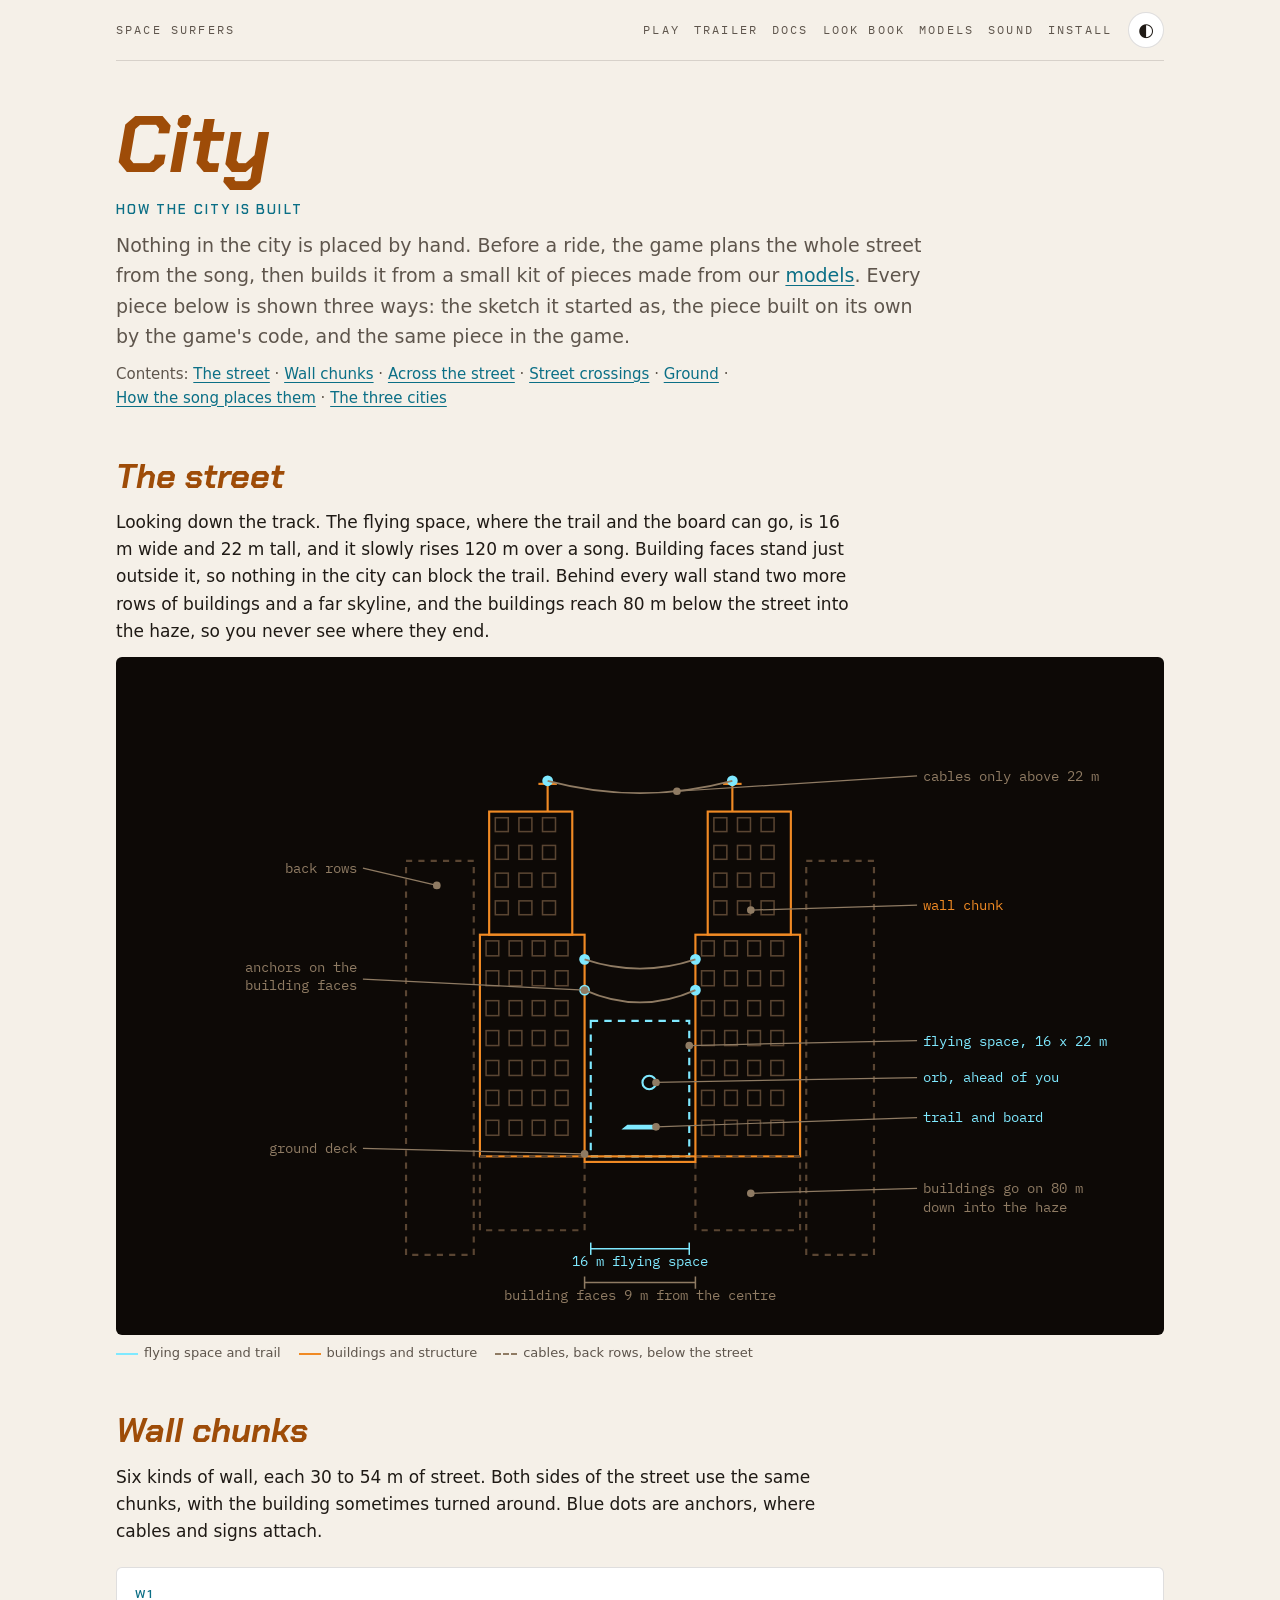
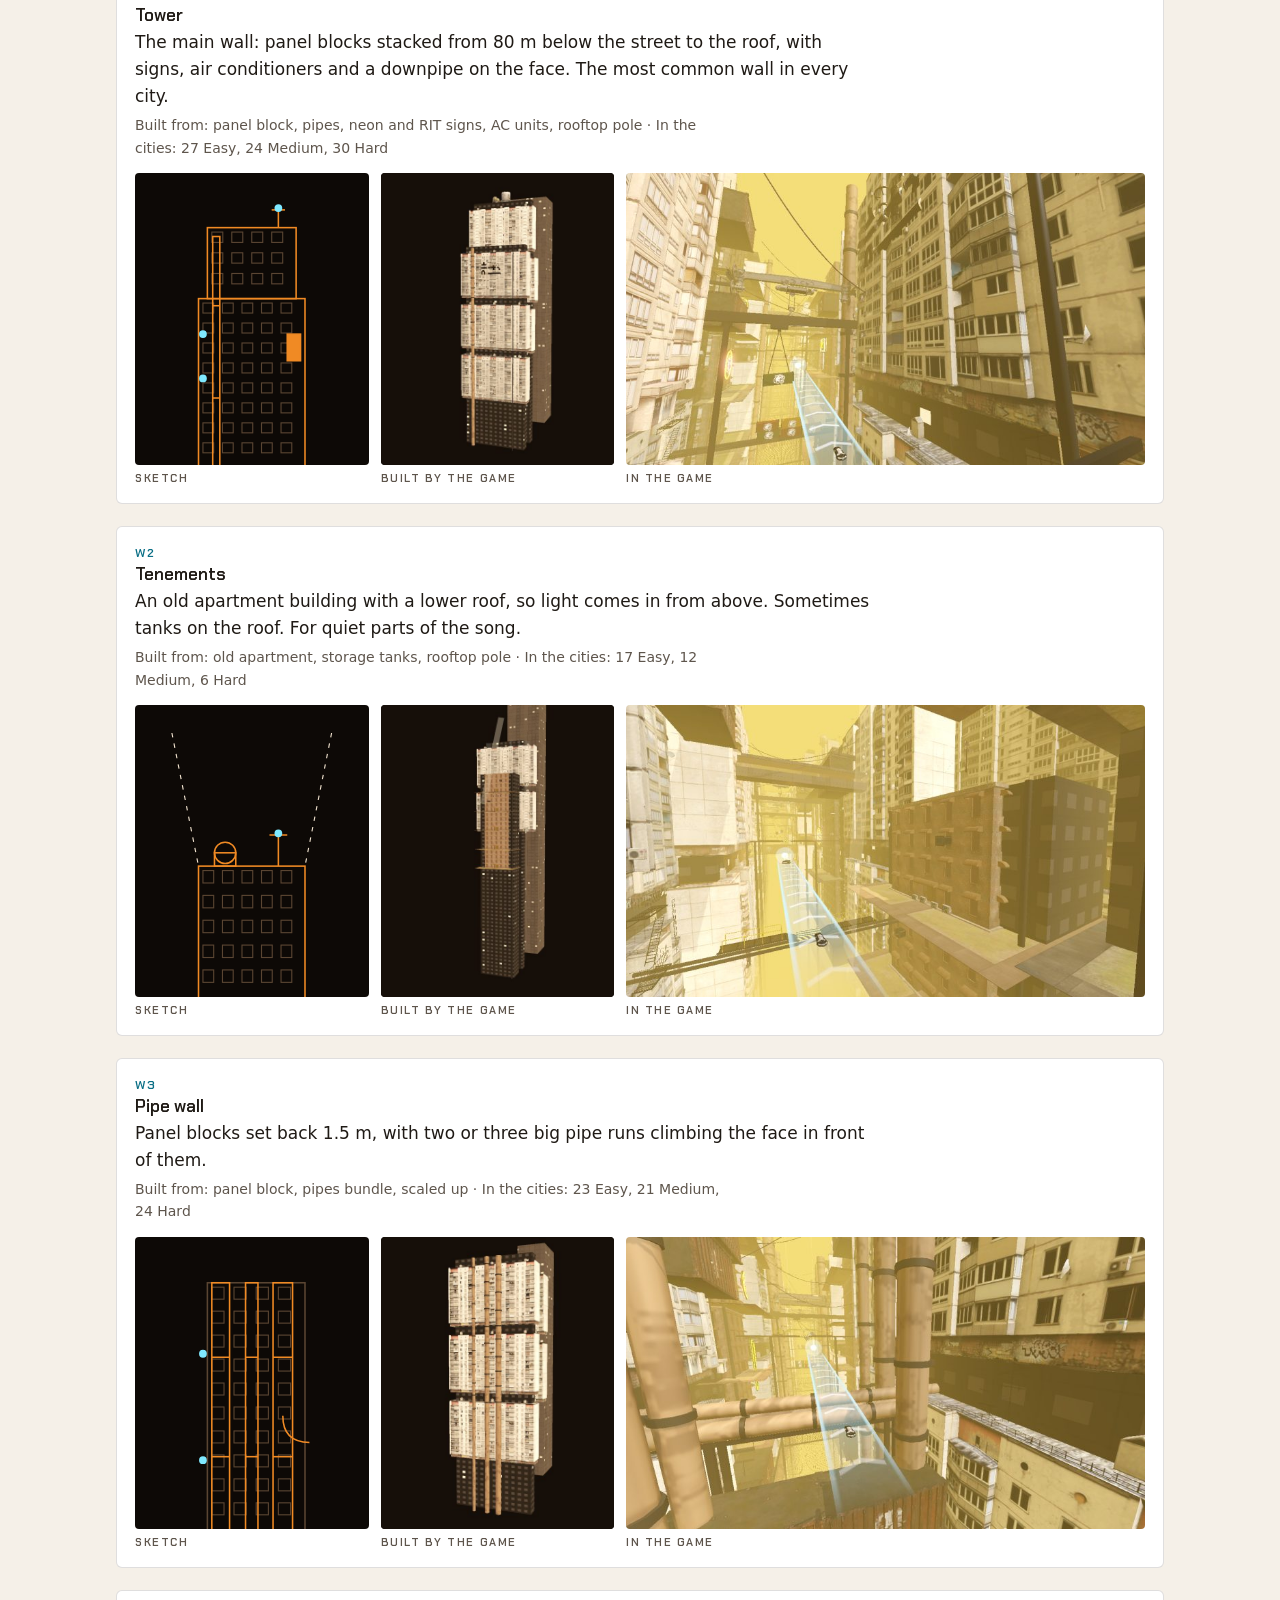
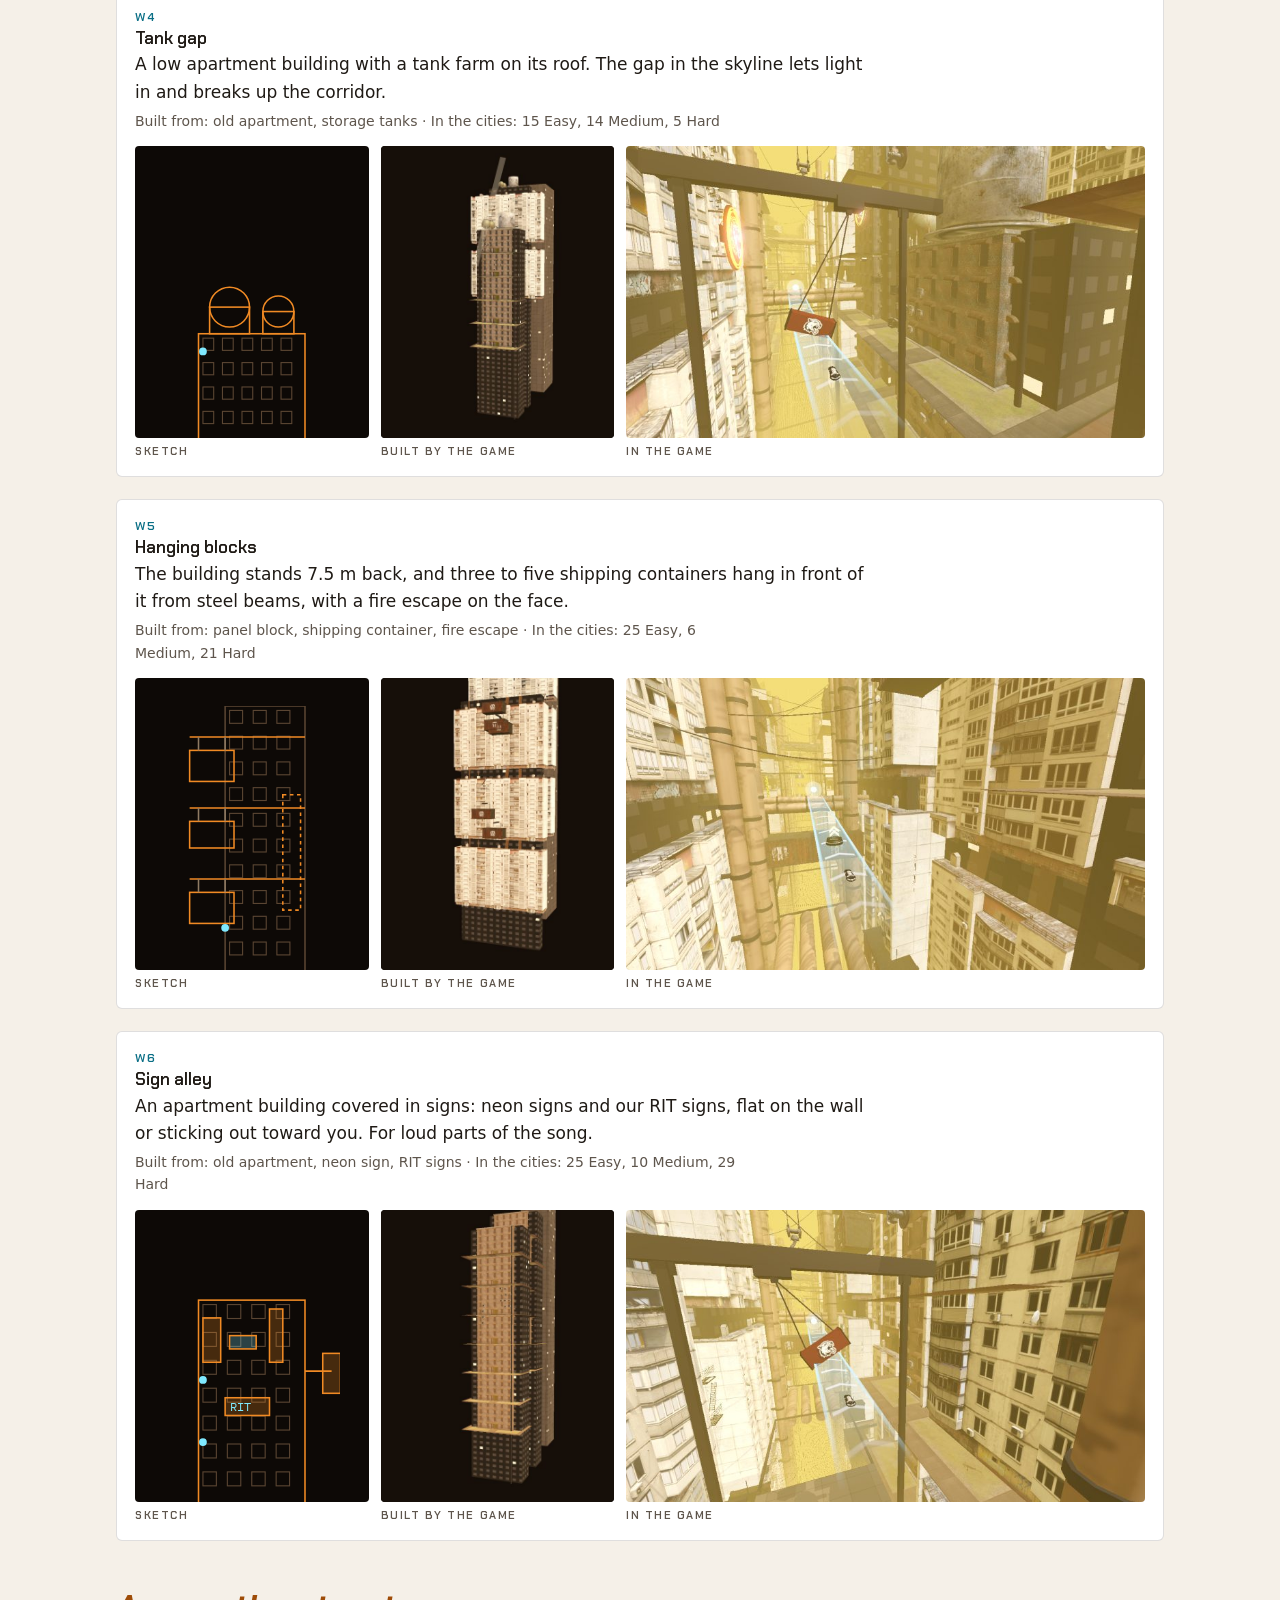
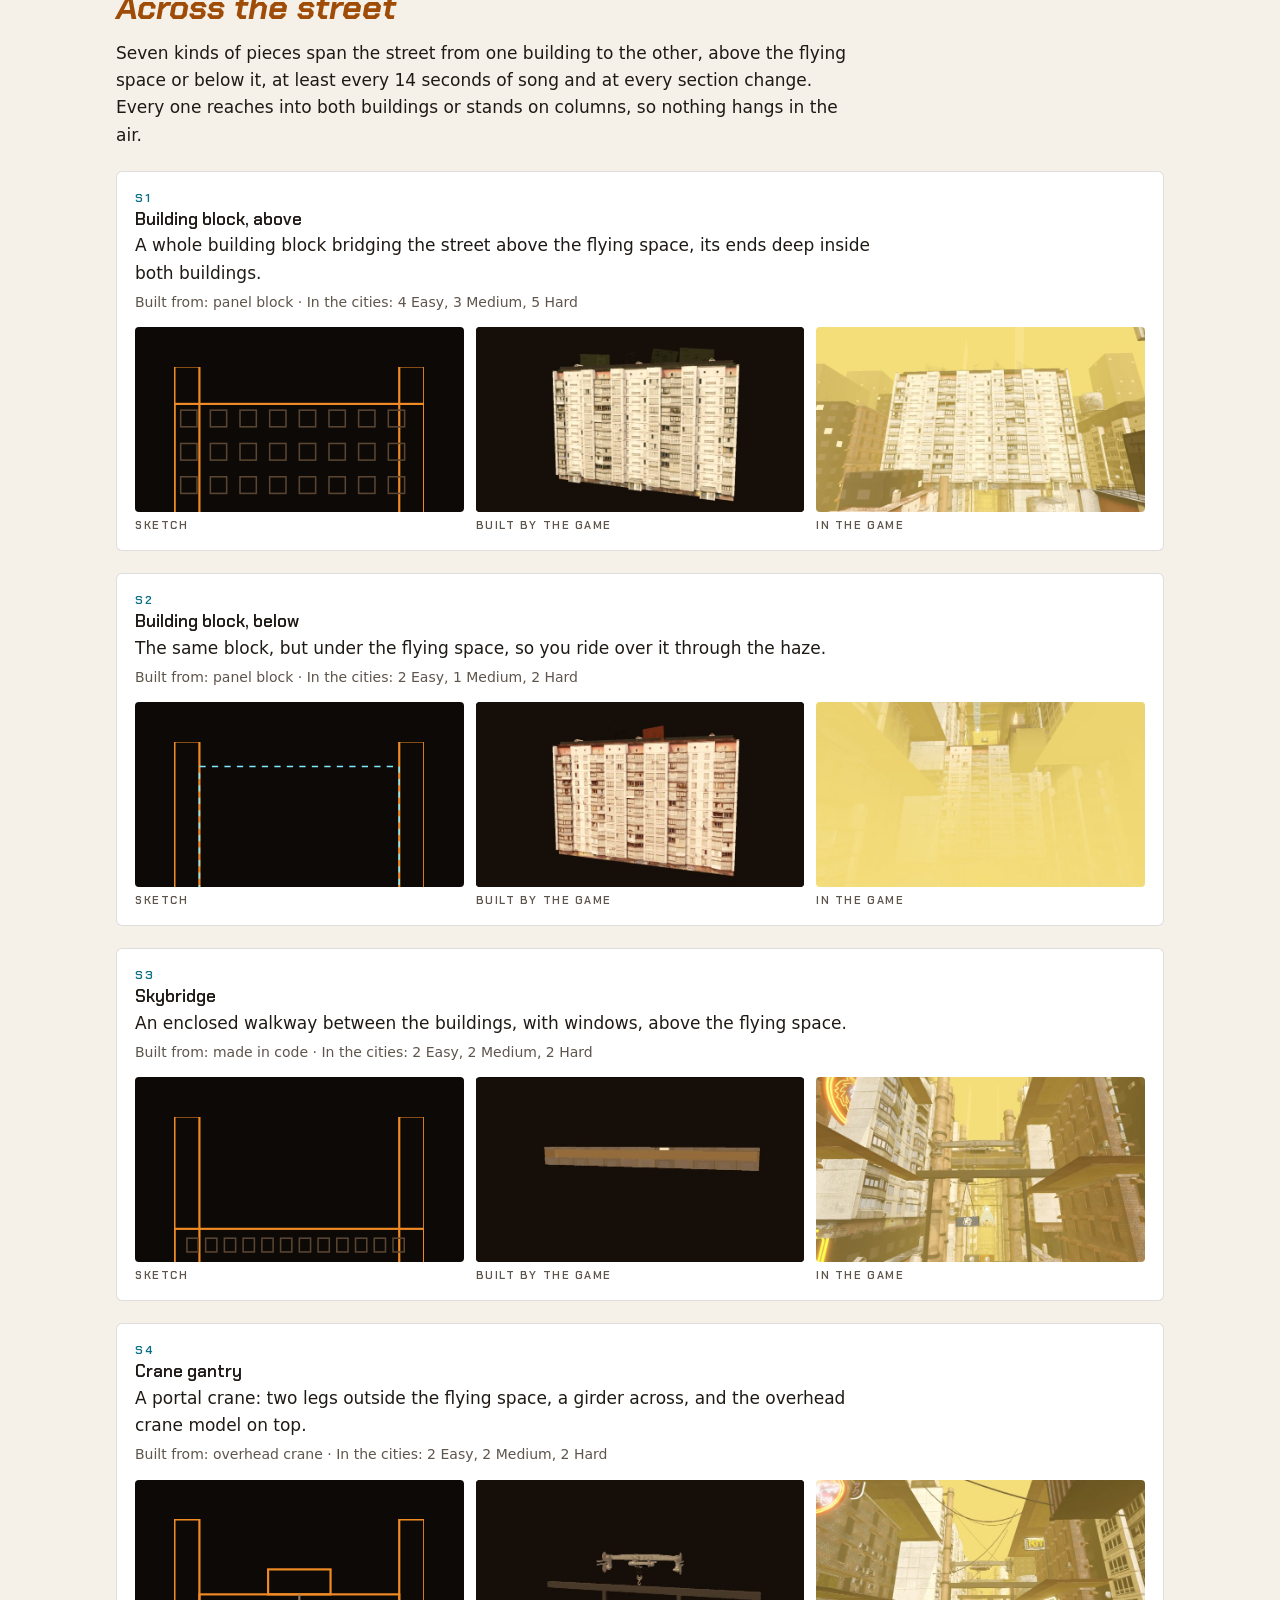
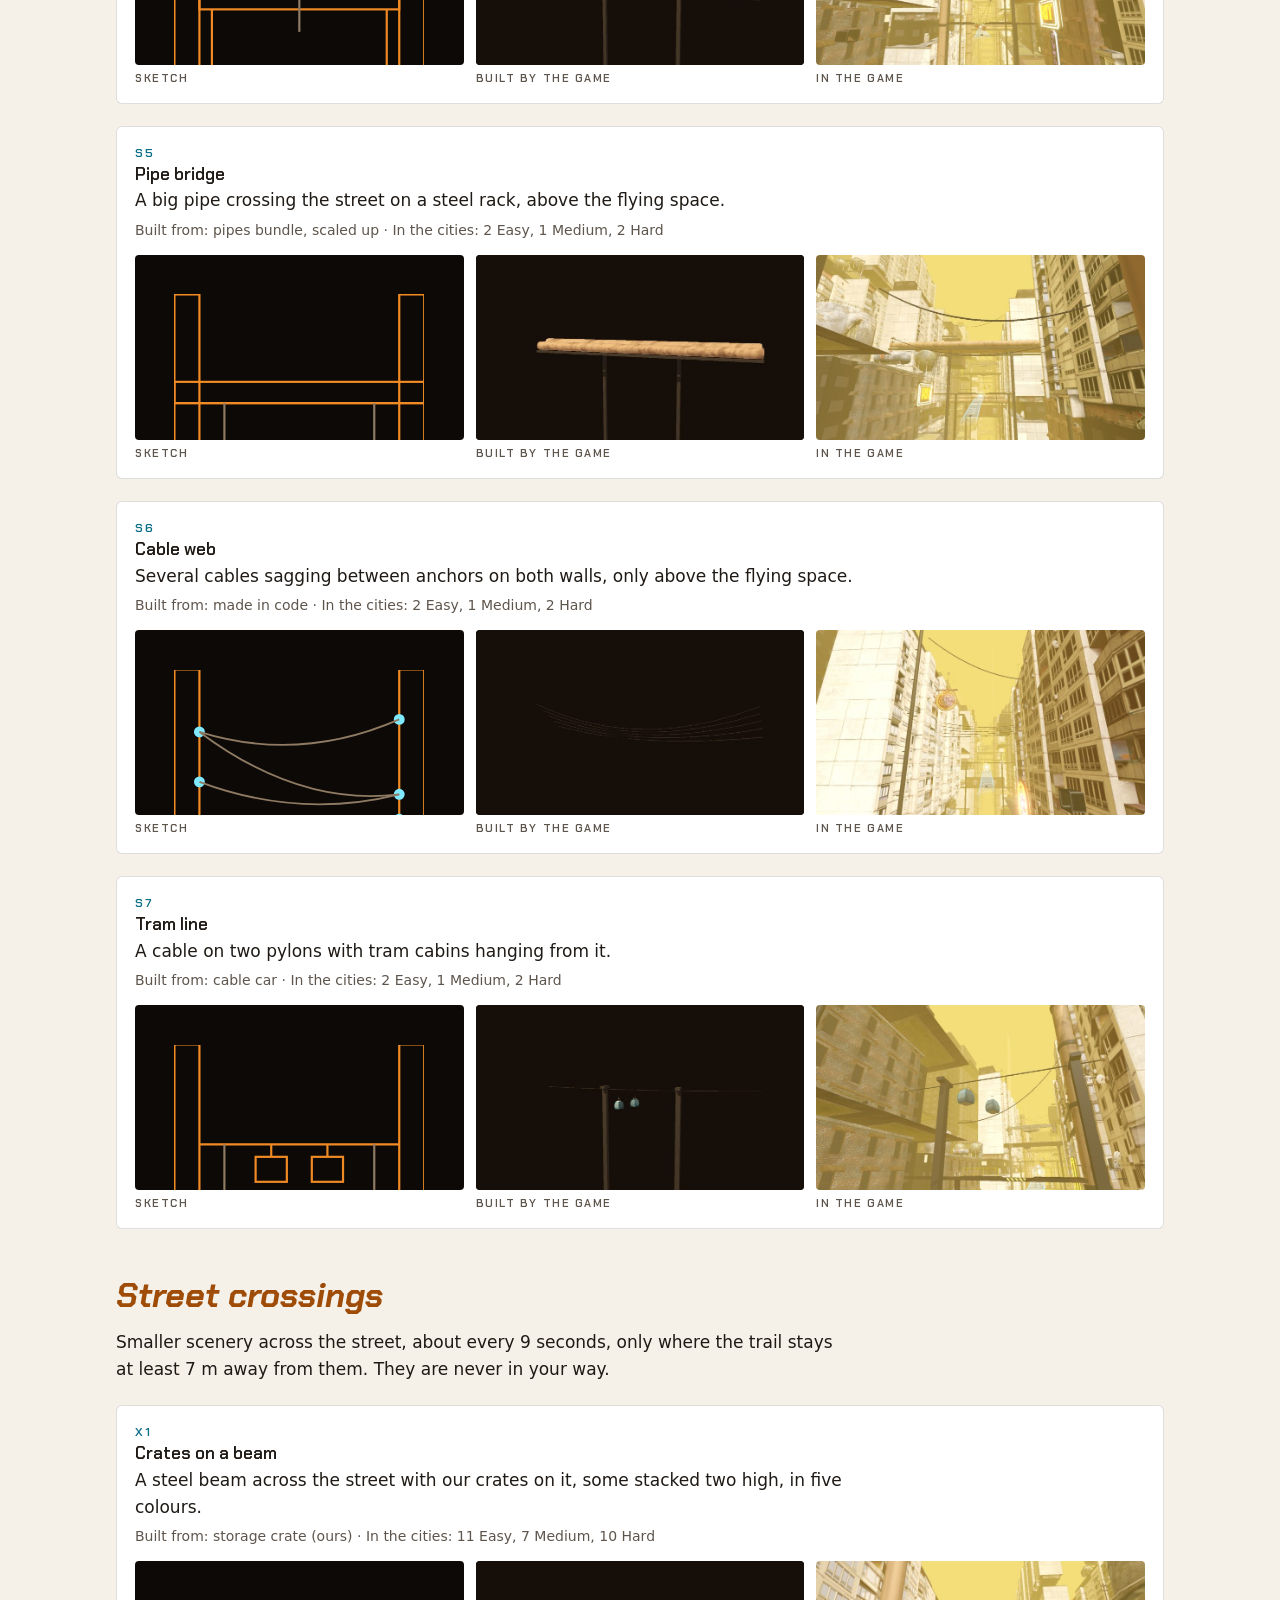
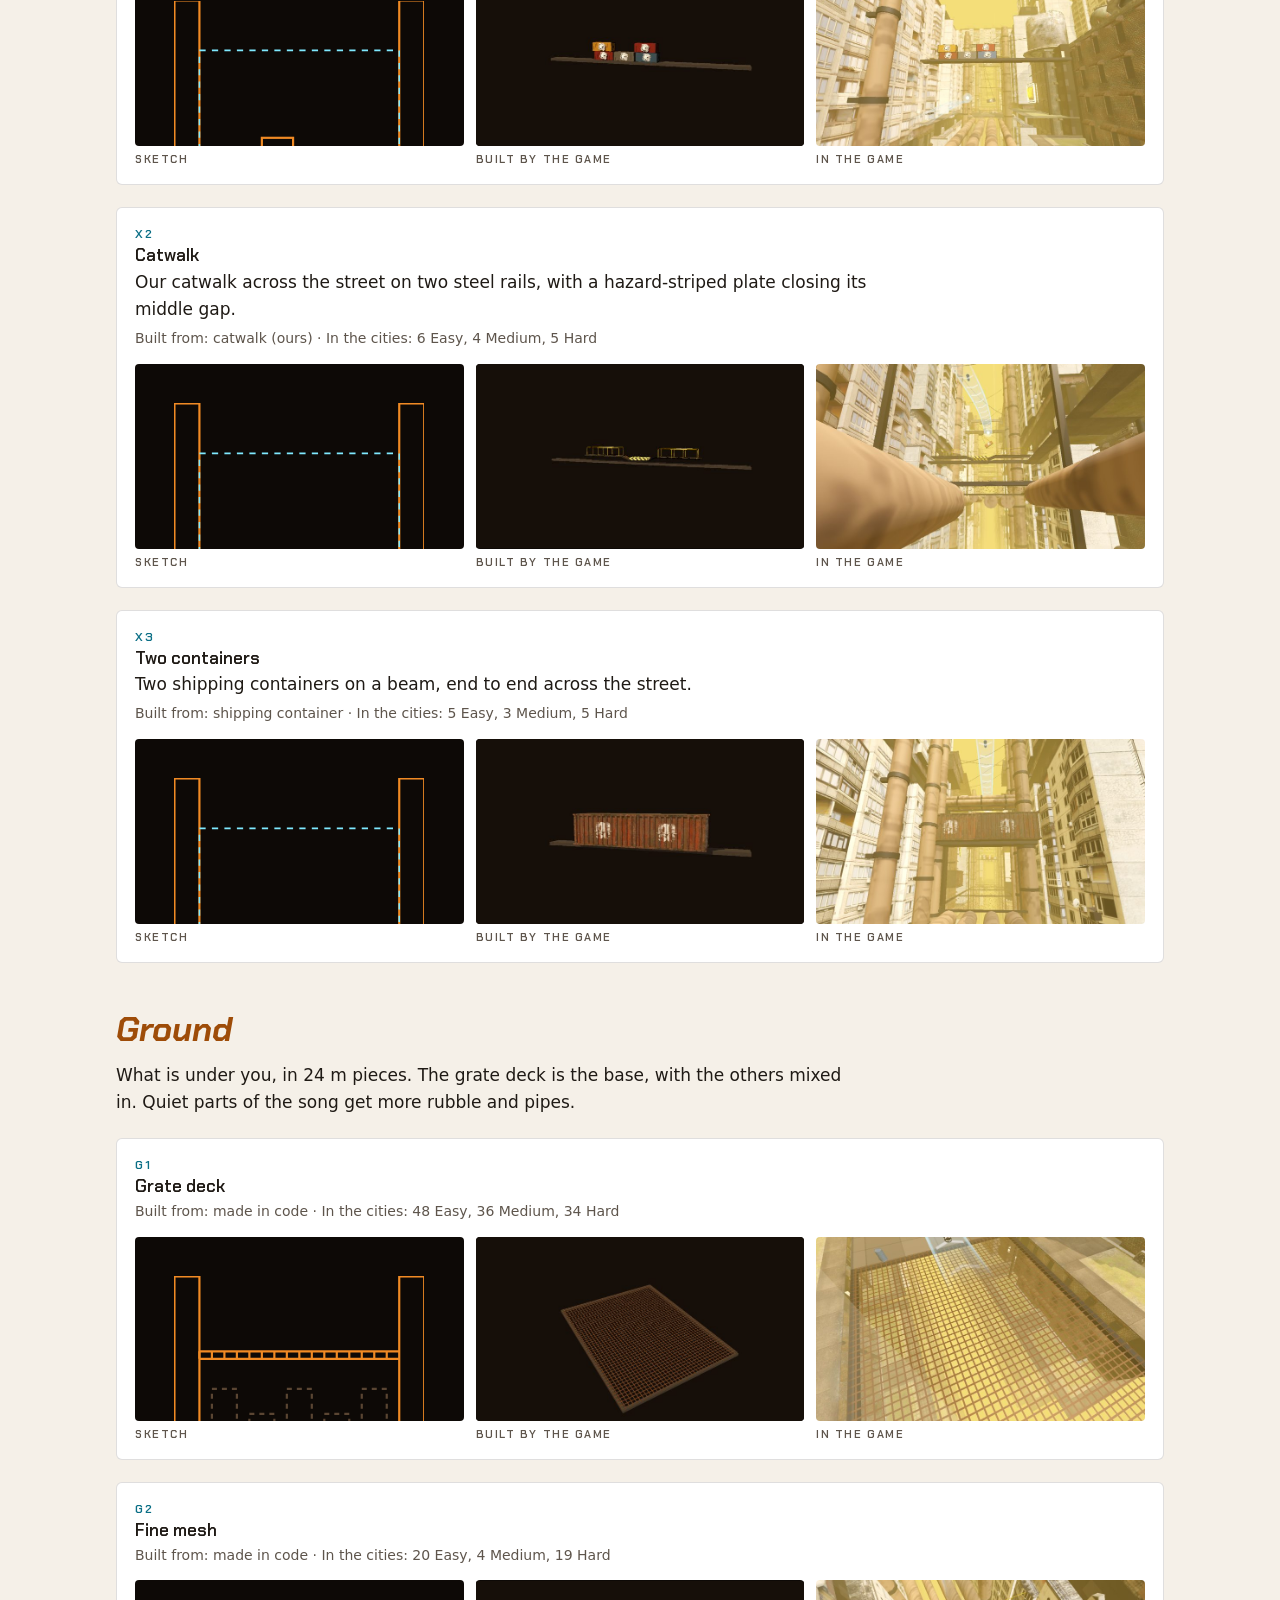
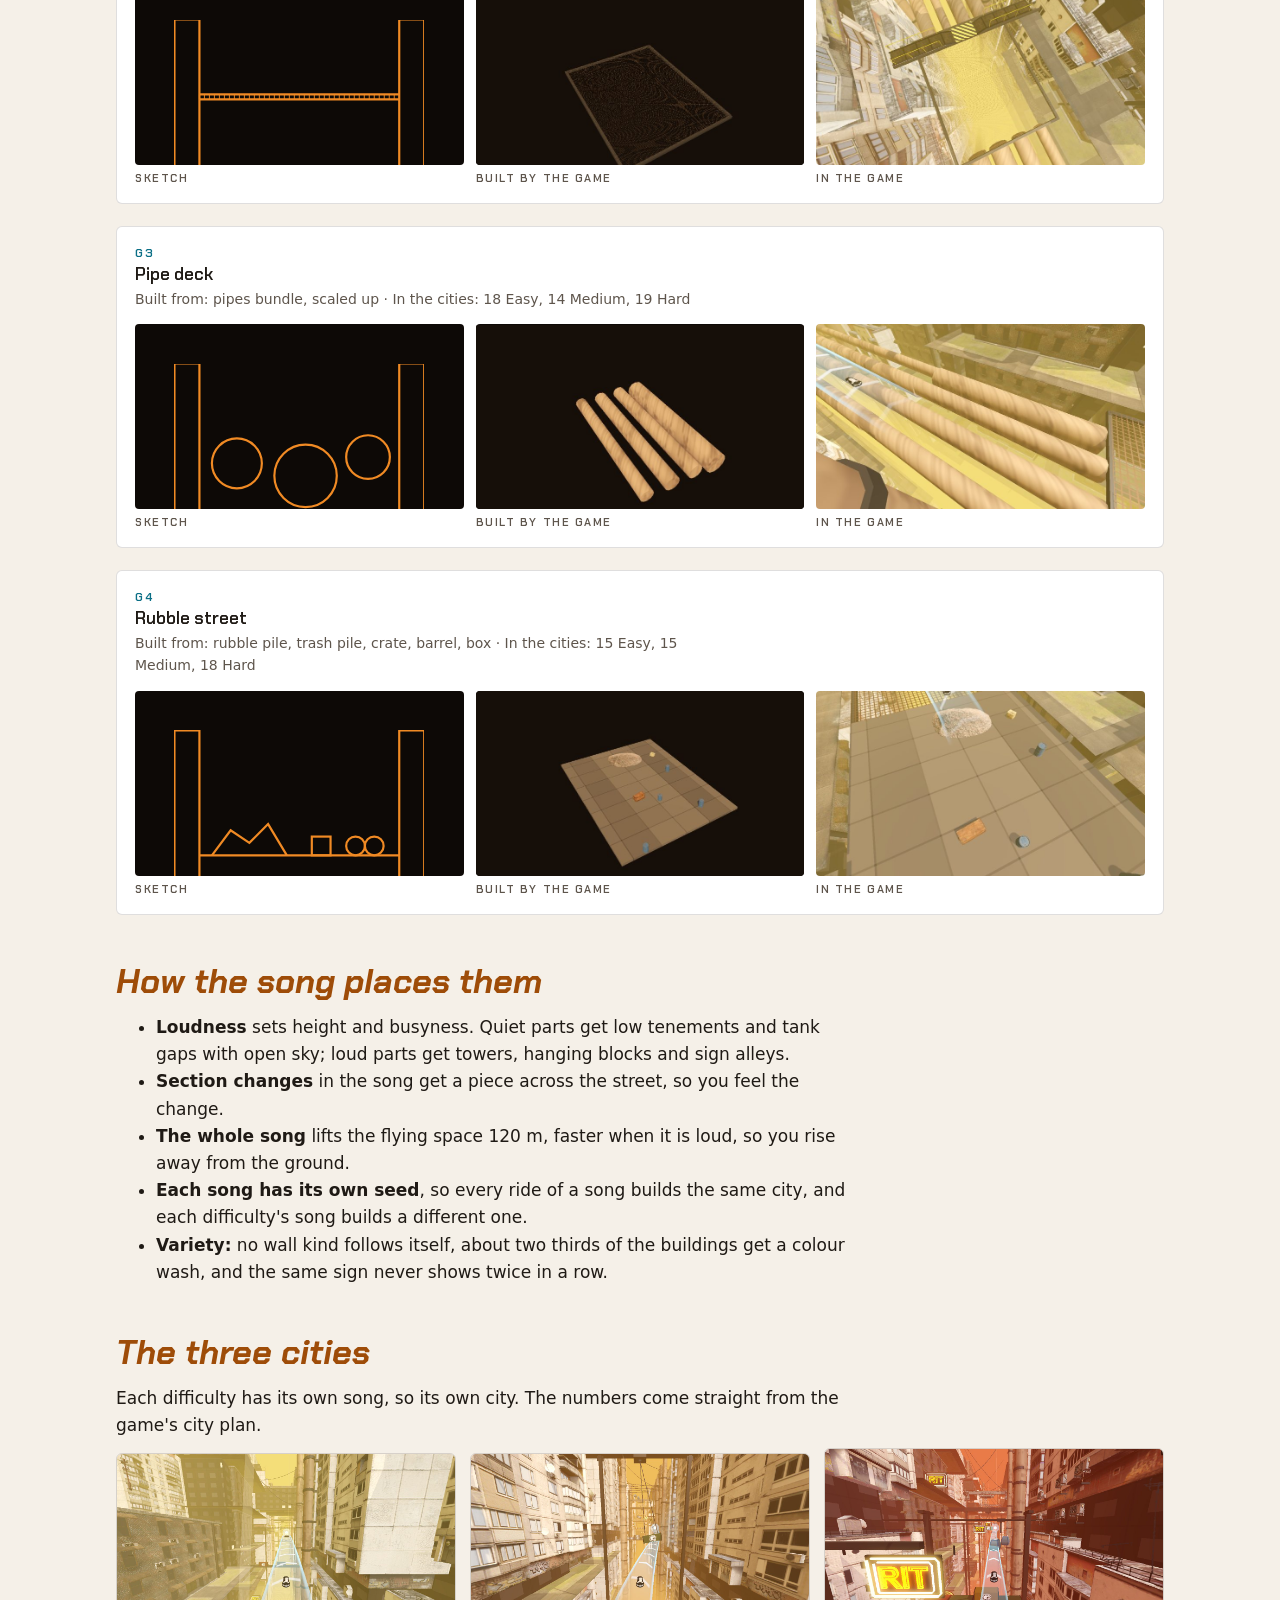
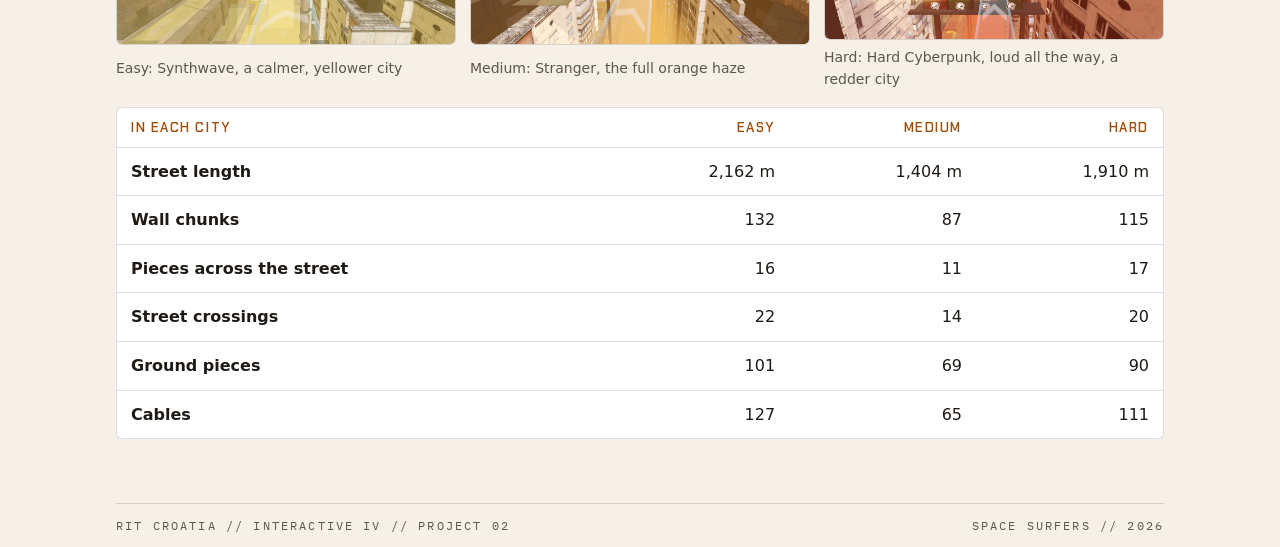
==== city/index.html @ 6f4599b7 "City page: street sketch redrawn with every label outside the drawing Co-Authored-By: Claude Opus 5." ====
<!doctype html>
<html lang="en">
<head>
<meta charset="utf-8">
<meta name="viewport" content="width=device-width, initial-scale=1">
<title>City // Space Surfers</title>
<script>try{var t=localStorage.getItem("theme");if(t)document.documentElement.dataset.theme=t}catch(e){}</script>
<meta name="description" content="How the Space Surfers city is built: the street, the wall chunks, the pieces that cross the street, the ground, and how many of each every song's city uses.">
<link rel="preconnect" href="https://fonts.googleapis.com">
<link rel="preconnect" href="https://fonts.gstatic.com" crossorigin>
<link href="https://fonts.googleapis.com/css2?family=Chakra+Petch:ital,wght@0,600;1,700&family=IBM+Plex+Mono:wght@400&display=swap" rel="stylesheet">
<link rel="stylesheet" href="../docs.css">
<style>
  /* one row per piece: the sketch, the piece on its own, the piece in the game */
  .piece { margin-top: 22px; background: var(--panel); border: 1px solid var(--rule); border-radius: 6px; padding: 18px; display: grid; gap: 14px; }
  .piece header { display: grid; gap: 4px; }
  .piece .code { font: 600 12px "Chakra Petch", sans-serif; color: var(--link); text-transform: uppercase; letter-spacing: 0.14em; }
  .piece .meta { font-size: 14px; color: var(--dim); }
  .trio { display: grid; gap: 12px; grid-template-columns: 1fr 1fr 1.6fr; align-items: stretch; }
  .trio figure { margin: 0; display: grid; gap: 6px; grid-template-rows: 1fr auto; }
  .trio .pic { background: #0d0906; border-radius: 4px; overflow: hidden; display: grid; place-items: center; min-height: 160px; }
  .trio img, .trio svg { width: 100%; height: 100%; object-fit: contain; display: block; }
  .trio .game img { object-fit: cover; }
  .trio .sketch svg { box-sizing: border-box; padding: 12%; }
  .street svg { box-sizing: border-box; padding: 3%; }
  .zoom { display: block; width: 100%; height: 100%; padding: 0; border: 0; background: none; cursor: zoom-in; }
  .zoom:focus-visible { outline: 2px solid var(--orange); outline-offset: 2px; }
  dialog.big { padding: 0; border: 0; background: transparent; max-width: 96vw; max-height: 92vh; }
  dialog.big::backdrop { background: rgba(0, 0, 0, 0.85); }
  dialog.big img { display: block; max-width: 96vw; max-height: 92vh; width: auto; height: auto; border-radius: 6px; cursor: zoom-out; }
  dialog.big svg { display: block; width: min(80vw, 70vh); height: auto; background: #0d0906; border-radius: 6px; padding: 4%; box-sizing: border-box; cursor: zoom-out; }
  dialog.big .street-big { width: min(92vw, 120vh); }
  .trio figcaption { font: 600 11px "Chakra Petch", sans-serif; color: var(--dim); text-transform: uppercase; letter-spacing: 0.14em; }
  .tall .pic { aspect-ratio: 4 / 5; }
  .tall .game .pic { aspect-ratio: 16 / 9; }
  .trio figure { align-content: start; }
  .wide .pic { aspect-ratio: 16 / 9; }
  .street svg { width: 100%; height: auto; background: #0d0906; border-radius: 6px; display: block; }
  .cities { display: grid; gap: 14px; grid-template-columns: repeat(auto-fit, minmax(280px, 1fr)); margin-top: 8px; }
  .cities figure { margin: 0; display: grid; gap: 6px; }
  .cities img { width: 100%; height: auto; border-radius: 6px; border: 1px solid var(--rule); display: block; }
  .cities figcaption { font-size: 14px; color: var(--dim); }
  .legend { display: flex; flex-wrap: wrap; gap: 18px; font-size: 13px; color: var(--dim); margin-top: 8px; }
  .legend i { display: inline-block; width: 22px; height: 0; border-top: 2px solid; vertical-align: middle; margin-right: 6px; }
  td.n { text-align: right; font-variant-numeric: tabular-nums; }
  /* column widths follow each picture's shape, so all three pictures in a row are the same height */
  .wide .trio { grid-template-columns: 1fr 1fr 1fr; }
  .tall .trio { grid-template-columns: 4fr 4fr 8.89fr; }
  @media (max-width: 760px) { .wide .trio, .tall .trio { grid-template-columns: 1fr 1fr; } .trio .game { grid-column: 1 / -1; } }
</style>
</head>
<body>
<div class="wrap">
  <header class="bar">
    <a class="home" href="../">Space Surfers</a>
    <nav><a href="../play/">Play</a><a href="../video/">Trailer</a><a href="../docs/">Docs</a><a href="../lookbook/">Look book</a><a href="../models/">Models</a><a href="../sound/">Sound</a><a href="../install/">Install</a></nav>
    <button class="theme" type="button" aria-label="Switch light or dark mode">◐</button>
  </header>

  <h1>City</h1>
  <p class="tag">How the city is built</p>
  <p class="lead">Nothing in the city is placed by hand. Before a ride, the game plans the whole street from the song, then builds it from a small kit of pieces made from our <a href="../models/">models</a>. Every piece below is shown three ways: the sketch it started as, the piece built on its own by the game's code, and the same piece in the game.</p>
  <p class="note" style="margin-top:10px">Contents: <a href="#street">The street</a> · <a href="#walls">Wall chunks</a> · <a href="#across">Across the street</a> · <a href="#crossings">Street crossings</a> · <a href="#ground">Ground</a> · <a href="#rules">How the song places them</a> · <a href="#counts">The three cities</a></p>

  <h2 id="street">The street</h2>
  <p>Looking down the track. The flying space, where the trail and the board can go, is 16 m wide and 22 m tall, and it slowly rises 120 m over a song. Building faces stand just outside it, so nothing in the city can block the trail. Behind every wall stand two more rows of buildings and a far skyline, and the buildings reach 80 m below the street into the haze, so you never see where they end.</p>
  <div class="street" style="margin-top:12px"><button class="zoom" type="button" aria-label="Enlarge sketch"><svg id="section" viewBox="0 0 120 90" role="img" aria-label="Front view of the street: the flying space in the middle, building walls on both sides with back rows, cables above, haze below"></svg></button></div>
  <div class="legend"><span><i style="border-color:#7fe9ff"></i>flying space and trail</span><span><i style="border-color:#f08a24"></i>buildings and structure</span><span><i style="border-color:#8f7b63;border-top-style:dashed"></i>cables, back rows, below the street</span></div>

  <h2 id="walls">Wall chunks</h2>
  <p>Six kinds of wall, each 30 to 54 m of street. Both sides of the street use the same chunks, with the building sometimes turned around. Blue dots are anchors, where cables and signs attach.</p>
  <div id="walls-list"></div>

  <h2 id="across">Across the street</h2>
  <p>Seven kinds of pieces span the street from one building to the other, above the flying space or below it, at least every 14 seconds of song and at every section change. Every one reaches into both buildings or stands on columns, so nothing hangs in the air.</p>
  <div id="spans-list"></div>

  <h2 id="crossings">Street crossings</h2>
  <p>Smaller scenery across the street, about every 9 seconds, only where the trail stays at least 7 m away from them. They are never in your way.</p>
  <div id="cross-list"></div>

  <h2 id="ground">Ground</h2>
  <p>What is under you, in 24 m pieces. The grate deck is the base, with the others mixed in. Quiet parts of the song get more rubble and pipes.</p>
  <div id="ground-list"></div>

  <h2 id="rules">How the song places them</h2>
  <ul style="margin:8px 0 0;max-width:68ch">
    <li><b>Loudness</b> sets height and busyness. Quiet parts get low tenements and tank gaps with open sky; loud parts get towers, hanging blocks and sign alleys.</li>
    <li><b>Section changes</b> in the song get a piece across the street, so you feel the change.</li>
    <li><b>The whole song</b> lifts the flying space 120 m, faster when it is loud, so you rise away from the ground.</li>
    <li><b>Each song has its own seed</b>, so every ride of a song builds the same city, and each difficulty's song builds a different one.</li>
    <li><b>Variety:</b> no wall kind follows itself, about two thirds of the buildings get a colour wash, and the same sign never shows twice in a row.</li>
  </ul>

  <h2 id="counts">The three cities</h2>
  <p>Each difficulty has its own song, so its own city. The numbers come straight from the game's city plan.</p>
  <div class="cities">
    <figure><button class="zoom" type="button" aria-label="Enlarge picture"><img src="img/g_song_easy.jpg" alt="The Easy city, in a yellow haze" loading="lazy" width="1280" height="720"></button><figcaption>Easy: Synthwave, a calmer, yellower city</figcaption></figure>
    <figure><button class="zoom" type="button" aria-label="Enlarge picture"><img src="img/g_song_medium.jpg" alt="The Medium city, in an orange haze" loading="lazy" width="1280" height="720"></button><figcaption>Medium: Stranger, the full orange haze</figcaption></figure>
    <figure><button class="zoom" type="button" aria-label="Enlarge picture"><img src="img/g_song_hard.jpg" alt="The Hard city, in a red haze" loading="lazy" width="1280" height="720"></button><figcaption>Hard: Hard Cyberpunk, loud all the way, a redder city</figcaption></figure>
  </div>
  <div class="table-wrap" style="margin-top:16px"><table id="counts-table"></table></div>

  <footer class="bar">
    <span>RIT Croatia // Interactive IV // Project 02</span>
    <span>Space Surfers // 2026</span>
  </footer>
</div>
<dialog class="big" aria-label="Enlarged picture"></dialog>
<script src="../theme.js"></script>
<script>
const NS='http://www.w3.org/2000/svg';
const OR='#f08a24',BL='#7fe9ff',MU='#8f7b63',DIM='#5a4532';
function el(s,tag,a){const e=document.createElementNS(NS,tag);for(const k in a)e.setAttribute(k,a[k]);s.appendChild(e);return e;}
function R(s,x,y,w,h,c,o){return el(s,'rect',Object.assign({x,y,width:w,height:h,fill:'none',stroke:c||OR,'stroke-width':.35},o||{}));}
function L(s,x1,y1,x2,y2,c,o){return el(s,'line',Object.assign({x1,y1,x2,y2,stroke:c||OR,'stroke-width':.35},o||{}));}
function C(s,cx,cy,r,c,o){return el(s,'circle',Object.assign({cx,cy,r,fill:'none',stroke:c||OR,'stroke-width':.35},o||{}));}
function Tx(s,x,y,t,c,sz){const e=el(s,'text',{x,y,fill:c||MU,'font-size':sz||2.6,'font-family':'IBM Plex Mono, monospace'});e.textContent=t;return e;}
function sag(s,x1,y1,x2,y2,d,c){el(s,'path',{d:`M${x1} ${y1} Q${(x1+x2)/2} ${(y1+y2)/2+d} ${x2} ${y2}`,fill:'none',stroke:c||MU,'stroke-width':.3});}
function windows(s,x,y,w,h,cols,rows){for(let i=0;i<cols;i++)for(let j=0;j<rows;j++)R(s,x+1+i*(w-2)/cols,y+1+j*(h-2)/rows,(w-2)/cols*.55,(h-2)/rows*.5,DIM,{'stroke-width':.25});}
function anchor(s,x,y){C(s,x,y,.7,BL,{fill:BL});}
function pipe(s,x,y,h,r){R(s,x-r,y,r*2,h,OR);L(s,x-r,y+h*.3,x+r,y+h*.3);L(s,x-r,y+h*.7,x+r,y+h*.7);}
function flyband(s,top,bottom){R(s,4,top,32,bottom-top,BL,{'stroke-dasharray':'1 1','stroke-width':.25});Tx(s,5,bottom-1,'flying space',BL,2);}
function walls2(s){R(s,0,0,4,60);R(s,36,0,4,60);}

// 1. the street, front view. Drawing in the middle (x 40..120), every label outside it with a pointer line.
// x: 80 = centre of the street, 1 unit = 1 m. y: street level at 76, up is minus.
(function(){const s=document.getElementById('section');s.setAttribute('viewBox','0 0 160 100');
 const X=m=>80+m,Y=m=>76-m;
 const lab=(x,y,t,c,anchor)=>{const e=Tx(s,x,y,t,c||MU,2.3);if(anchor)e.setAttribute('text-anchor',anchor);return e;};
 const ptr=(x1,y1,x2,y2,c)=>{L(s,x1,y1,x2,y2,c||MU,{'stroke-width':.2});C(s,x2,y2,.45,c||MU,{fill:c||MU});};
 // back rows, behind both walls
 for(const side of[-1,1]){const x0=side<0?X(-38):X(27);R(s,x0,Y(48),11,64,DIM,{'stroke-dasharray':'1 1'});}
 // the two wall chunks: a lower block at the face, a narrower one on top, a pole on the roof, dashed below the street
 for(const side of[-1,1]){const f=m=>side<0?X(-m):X(m);
  const lx=side<0?X(-26):X(9);R(s,lx,Y(36),17,36);windows(s,lx,Y(36),17,36,4,7);
  const ux=side<0?X(-24.5):X(11);R(s,ux,Y(56),13.5,20);windows(s,ux,Y(56),13.5,20,3,4);
  R(s,lx,Y(0),17,12,DIM,{'stroke-dasharray':'1 1'});
  L(s,f(15),Y(56),f(15),Y(61));L(s,f(13.5),Y(60.5),f(16.5),Y(60.5));anchor(s,f(15),Y(61));
  anchor(s,f(9),Y(27));anchor(s,f(9),Y(32));
 }
 sag(s,X(-9),Y(27),X(9),Y(27),4);sag(s,X(-9),Y(32),X(9),Y(32),3);sag(s,X(-15),Y(61),X(15),Y(61),4);
 // the flying space, trail, board and orb
 R(s,X(-8),Y(22),16,22,BL,{'stroke-dasharray':'1.2 1'});
 el(s,'path',{d:`M${X(-2)} ${Y(5)} L${X(2)} ${Y(5)} L${X(2.6)} ${Y(4.5)} L${X(-2.6)} ${Y(4.5)}Z`,fill:BL,stroke:BL,'stroke-width':.3});
 C(s,X(1.5),Y(12),1.1,BL,{fill:'#0d0906'});
 // ground deck
 R(s,X(-9),Y(0),18,.9,OR);
 // labels on the right
 lab(126,Y(61),'cables only above 22 m');ptr(125,Y(61)-.8,X(6),Y(59.3));
 lab(126,Y(40),'wall chunk',OR);ptr(125,Y(40)-.8,X(18),Y(40));
 lab(126,Y(18),'flying space, 16 x 22 m',BL);ptr(125,Y(18)-.8,X(8),Y(18));
 lab(126,Y(12),'orb, ahead of you',BL);ptr(125,Y(12)-.8,X(2.6),Y(12));
 lab(126,Y(5.5),'trail and board',BL);ptr(125,Y(5.5)-.8,X(2.6),Y(4.8));
 lab(126,Y(-6),'buildings go on 80 m');lab(126,Y(-9),'down into the haze');ptr(125,Y(-6)-.8,X(18),Y(-6));
 // labels on the left
 lab(34,Y(46),'back rows','',  'end');ptr(35,Y(46)-.8,X(-33),Y(44));
 lab(34,Y(30),'anchors on the','', 'end');lab(34,Y(27),'building faces','', 'end');ptr(35,Y(28)-.8,X(-9),Y(27));
 lab(34,Y(0.5),'ground deck','', 'end');ptr(35,Y(0.5)-.8,X(-9),Y(0.4));
 // measurements, under everything
 L(s,X(-8),Y(-15),X(8),Y(-15),BL,{'stroke-width':.25});L(s,X(-8),Y(-14),X(-8),Y(-16),BL,{'stroke-width':.25});L(s,X(8),Y(-14),X(8),Y(-16),BL,{'stroke-width':.25});
 lab(X(0),Y(-17.8),'16 m flying space',BL,'middle');
 L(s,X(-9),Y(-20.5),X(9),Y(-20.5),MU,{'stroke-width':.25});L(s,X(-9),Y(-19.5),X(-9),Y(-21.5),MU,{'stroke-width':.25});L(s,X(9),Y(-19.5),X(9),Y(-21.5),MU,{'stroke-width':.25});
 lab(X(0),Y(-23.3),'building faces 9 m from the centre','', 'middle');
})();

const COUNTS={"wall:tower":[27,24,30],"wall:tenement":[17,12,6],"wall:pipewall":[23,21,24],"wall:tankgap":[15,14,5],"wall:hanging":[25,6,21],"wall:signs":[25,10,29],
 "span:block":[4,3,5],"span:block_below":[2,1,2],"span:skybridge":[2,2,2],"span:gantry":[2,2,2],"span:pipes_over":[2,1,2],"span:cables":[2,1,2],"span:tramline":[2,1,2],
 "cross:crates":[11,7,10],"cross:catwalk":[6,4,5],"cross:containers":[5,3,5],
 "ground:grate":[48,36,34],"ground:mesh":[20,4,19],"ground:pipes":[18,14,19],"ground:rubble":[15,15,18]};

const WALLS=[
 ['tower','W1','Tower','The main wall: panel blocks stacked from 80 m below the street to the roof, with signs, air conditioners and a downpipe on the face. The most common wall in every city.','panel block, pipes, neon and RIT signs, AC units, rooftop pole',s=>{R(s,8,22,24,38);windows(s,8,22,24,38,5,8);R(s,10,6,20,16);windows(s,10,6,20,16,4,3);L(s,26,6,26,1);L(s,24.5,2,27.5,2);anchor(s,26,1.6);pipe(s,12,8,52,.8);R(s,28,30,3,6,OR,{fill:OR});anchor(s,9,40);anchor(s,9,30);}],
 ['tenement','W2','Tenements','An old apartment building with a lower roof, so light comes in from above. Sometimes tanks on the roof. For quiet parts of the song.','old apartment, storage tanks, rooftop pole',s=>{R(s,8,30,24,30);windows(s,8,30,24,30,5,5);C(s,14,27,2.4);R(s,11.6,27,4.8,3);L(s,26,30,26,22);L(s,24,23,28,23);anchor(s,26,22.6);el(s,'path',{d:'M2 0 L8 30 M38 0 L32 30',stroke:'#f0e2ce','stroke-width':.25,'stroke-dasharray':'1 1.4',fill:'none'});}],
 ['pipewall','W3','Pipe wall','Panel blocks set back 1.5 m, with two or three big pipe runs climbing the face in front of them.','panel block, pipes bundle, scaled up',s=>{R(s,10,4,22,56,DIM);windows(s,10,4,22,56,4,10);pipe(s,13,4,56,2);pipe(s,20,4,56,1.4);pipe(s,27,4,56,2.2);el(s,'path',{d:'M27 34 Q27 40 33 40',stroke:OR,'stroke-width':.35,fill:'none'});anchor(s,9,20);anchor(s,9,44);}],
 ['tankgap','W4','Tank gap','A low apartment building with a tank farm on its roof. The gap in the skyline lets light in and breaks up the corridor.','old apartment, storage tanks',s=>{R(s,8,36,24,24);windows(s,8,36,24,24,5,4);C(s,15,30,4.5);C(s,26,31,3.5);R(s,10.5,30,9,6);R(s,22.5,31,7,5);anchor(s,9,40);}],
 ['hanging','W5','Hanging blocks','The building stands 7.5 m back, and three to five shipping containers hang in front of it from steel beams, with a fire escape on the face.','panel block, shipping container, fire escape',s=>{R(s,14,0,18,60,DIM);windows(s,14,0,18,60,3,10);for(const [y,h] of [[10,7],[26,6],[42,7]]){R(s,6,y,10,h);L(s,6,y-3,32,y-3,OR);L(s,8,y-3,8,y,MU);L(s,14,y-3,14,y,MU);}R(s,27,20,4,26,OR,{'stroke-dasharray':'.8 .8'});anchor(s,14,50);}],
 ['signs','W6','Sign alley','An apartment building covered in signs: neon signs and our RIT signs, flat on the wall or sticking out toward you. For loud parts of the song.','old apartment, neon sign, RIT signs',s=>{R(s,8,14,24,46);windows(s,8,14,24,46,4,7);R(s,9,18,4,10,OR,{fill:'rgba(240,138,36,.25)'});R(s,15,22,6,3,OR,{fill:'rgba(127,233,255,.25)'});R(s,24,16,3,12,OR,{fill:'rgba(240,138,36,.25)'});R(s,14,36,10,4,OR,{fill:'rgba(240,138,36,.25)'});Tx(s,15,39,'RIT',BL,2.6);L(s,32,30,38,30,OR);R(s,36,26,4,9,OR,{fill:'rgba(240,138,36,.25)'});anchor(s,9,32);anchor(s,9,46);}],
];
const SPANS=[
 ['block','S1','Building block, above','A whole building block bridging the street above the flying space, its ends deep inside both buildings.','panel block',s=>{walls2(s);flyband(s,32,60);R(s,0,6,40,18);windows(s,0,6,40,18,8,3);}],
 ['block_below','S2','Building block, below','The same block, but under the flying space, so you ride over it through the haze.','panel block',s=>{walls2(s);flyband(s,4,32);R(s,0,38,40,16);windows(s,0,38,40,16,8,3);el(s,'path',{d:'M0 56 L40 56',stroke:MU,'stroke-width':.3,'stroke-dasharray':'1 1'});Tx(s,5,59,'haze',MU,2);}],
 ['skybridge','S3','Skybridge','An enclosed walkway between the buildings, with windows, above the flying space.','made in code',s=>{walls2(s);flyband(s,32,60);R(s,0,18,40,6);for(let x=2;x<38;x+=3)R(s,x,19.5,1.8,2.2,DIM,{'stroke-width':.25});}],
 ['gantry','S4','Crane gantry','A portal crane: two legs outside the flying space, a girder across, and the overhead crane model on top.','overhead crane',s=>{walls2(s);flyband(s,32,60);R(s,4,12,32,2.4);L(s,6,14.4,6,60);L(s,34,14.4,34,60);R(s,15,8,10,4);L(s,20,12,20,18,MU);}],
 ['pipes_over','S5','Pipe bridge','A big pipe crossing the street on a steel rack, above the flying space.','pipes bundle, scaled up',s=>{walls2(s);flyband(s,32,60);R(s,0,14,40,3.4,OR);L(s,0,17.4,40,17.4,OR);L(s,8,17.4,8,60,MU);L(s,32,17.4,32,60,MU);}],
 ['cables','S6','Cable web','Several cables sagging between anchors on both walls, only above the flying space.','made in code',s=>{walls2(s);flyband(s,32,60);anchor(s,4,10);anchor(s,36,8);anchor(s,4,18);anchor(s,36,20);anchor(s,4,26);anchor(s,36,24);sag(s,4,10,36,8,6);sag(s,4,18,36,20,5);sag(s,4,26,36,24,3);sag(s,4,10,36,20,7);}],
 ['tramline','S7','Tram line','A cable on two pylons with tram cabins hanging from it.','cable car',s=>{walls2(s);flyband(s,32,60);L(s,4,16,36,16);L(s,8,16,8,60,MU);L(s,32,16,32,60,MU);R(s,13,18,5,4);L(s,15.5,16,15.5,18);R(s,22,18,5,4);L(s,24.5,16,24.5,18);}],
];
const CROSS=[
 ['crates','X1','Crates on a beam','A steel beam across the street with our crates on it, some stacked two high, in five colours.','storage crate (ours)',s=>{walls2(s);flyband(s,8,52);L(s,0,30,40,30,OR,{'stroke-width':.6});R(s,8,26,5,4);R(s,14,26,5,4);R(s,14,22,5,4);R(s,24,26,5,4);Tx(s,6,36,'7 m clear of the trail',MU,2);}],
 ['catwalk','X2','Catwalk','Our catwalk across the street on two steel rails, with a hazard-striped plate closing its middle gap.','catwalk (ours)',s=>{walls2(s);flyband(s,8,52);L(s,0,30,40,30,OR);L(s,0,31.2,40,31.2,OR);for(let x=4;x<36;x+=2.5)L(s,x,27,x,30,OR,{'stroke-width':.25});L(s,4,27,36,27,OR);el(s,'path',{d:'M17 30 L23 30',stroke:'#e8c23a','stroke-width':1,'stroke-dasharray':'.8 .8'});}],
 ['containers','X3','Two containers','Two shipping containers on a beam, end to end across the street.','shipping container',s=>{walls2(s);flyband(s,8,52);L(s,0,31,40,31,OR,{'stroke-width':.6});R(s,6,24,13,7);R(s,21,24,13,7);for(let x=7;x<34;x+=2)if(x<19||x>21)L(s,x,24,x,31,DIM,{'stroke-width':.25});}],
];
const GROUND=[
 ['grate','G1','Grate deck','','made in code',s=>{R(s,0,0,4,30);R(s,36,0,4,30);for(let x=4;x<36;x+=2)L(s,x,12,x,13.2);L(s,4,12,36,12);L(s,4,13.2,36,13.2);for(let i=0;i<5;i++)R(s,6+i*6,18+(i%2)*4,4,12,DIM,{'stroke-dasharray':'.8 .8'});Tx(s,6,29,'lit windows far below',MU,2);}],
 ['mesh','G2','Fine mesh','','made in code',s=>{R(s,0,0,4,30);R(s,36,0,4,30);for(let x=4;x<36;x+=.8)L(s,x,12,x,12.8,OR,{'stroke-width':.15});L(s,4,12,36,12);L(s,4,12.8,36,12.8);Tx(s,6,26,'see-through',MU,2);}],
 ['pipes','G3','Pipe deck','','pipes bundle, scaled up',s=>{R(s,0,0,4,30);R(s,36,0,4,30);for(const [x,y,r] of [[10,16,4],[21,18,5],[31,15,3.5]])C(s,x,y,r);Tx(s,6,28,'big pipes, gaps between',MU,2);}],
 ['rubble','G4','Rubble street','','rubble pile, trash pile, crate, barrel, box',s=>{R(s,0,0,4,30);R(s,36,0,4,30);L(s,4,20,36,20);el(s,'path',{d:'M6 20 L9 16 L12 18 L15 15 L18 20',fill:'none',stroke:OR,'stroke-width':.35});R(s,22,17,3,3);C(s,29,18.5,1.5);C(s,32,18.5,1.5);Tx(s,6,26,'scrap on a solid street',MU,2);}],
];
function list(id,group,items,vb,shape){
 const box=document.getElementById(id);
 for(const [key,code,name,desc,uses,draw] of items){
  const n=COUNTS[group+':'+key]||[0,0,0];
  const a=document.createElement('article');a.className='piece '+shape;
  a.innerHTML=`<header><span class="code">${code}</span><h3>${name}</h3>${desc?`<p>${desc}</p>`:""}<p class="meta">Built from: ${uses} · In the cities: ${n[0]} Easy, ${n[1]} Medium, ${n[2]} Hard</p></header>
  <div class="trio"><figure><div class="pic sketch"><button class="zoom" type="button" aria-label="Enlarge sketch"></button></div><figcaption>Sketch</figcaption></figure>
  <figure><div class="pic"><button class="zoom" type="button" aria-label="Enlarge picture"><img src="img/r_${group}_${key}.jpg" alt="${name}, built on its own by the game" loading="lazy"></button></div><figcaption>Built by the game</figcaption></figure>
  <figure class="game"><div class="pic"><button class="zoom" type="button" aria-label="Enlarge picture"><img src="img/g_${group}_${key}.jpg" alt="${name} in the game" loading="lazy"></button></div><figcaption>In the game</figcaption></figure></div>`;
  const s=document.createElementNS(NS,'svg');s.setAttribute('viewBox',vb);s.setAttribute('role','img');s.setAttribute('aria-label',name+' sketch');draw(s);
  a.querySelector('.sketch .zoom').append(s);box.append(a);
 }
}
list('walls-list','wall',WALLS,'0 0 40 60','tall');
list('spans-list','span',SPANS,'0 0 40 60','wide');
list('cross-list','cross',CROSS,'0 0 40 60','wide');
list('ground-list','ground',GROUND,'0 0 40 30','wide');
// click a picture or sketch to see it big; click, tap or Esc closes it
const big=document.querySelector('dialog.big');
document.addEventListener('click',e=>{const b=e.target.closest('.zoom');if(!b)return;
 const im=b.querySelector('img'),sv=b.querySelector('svg');big.replaceChildren();
 if(im){const c=new Image();c.src=im.src;c.alt=im.alt;big.append(c);}
 else if(sv){const c=sv.cloneNode(true);c.removeAttribute('id');if(sv.id==='section')c.classList.add('street-big');big.append(c);}
 big.showModal();});
big.addEventListener('click',()=>big.close());
// the counts table
(function(){const t=document.getElementById('counts-table');
 const rows=[['Street length','street',[2162,1404,1910],' m'],['Wall chunks','wall'],['Pieces across the street','span'],['Street crossings','cross'],['Ground pieces','ground'],['Cables','cables',[127,65,111],'']];
 let h='<tr><th>In each city</th><th style="text-align:right">Easy</th><th style="text-align:right">Medium</th><th style="text-align:right">Hard</th></tr>';
 for(const [label,g,fixed,unit] of rows){const v=fixed||[0,1,2].map(i=>Object.entries(COUNTS).filter(([k])=>k.startsWith(g+':')).reduce((a,[,c])=>a+c[i],0));
  h+=`<tr><td>${label}</td>${v.map(x=>`<td class="n">${x.toLocaleString('en')}${unit||''}</td>`).join('')}</tr>`;}
 t.innerHTML=h;})();
</script>
</body>
</html>
---- docs.css ----
/* Reading pages (models, docs, sound, install): site branding, calmer body, light and dark modes. */
:root {
  --bg: #f5f0e8; --panel: #ffffff; --frame: linear-gradient(#efe6d8, #d9cbb6);
  --ink: #1f1a15; --dim: #5e554c; --rule: rgba(31, 26, 21, 0.14);
  --orange: #9e4c08; --link: #0b6f86;
  color-scheme: light;
}
:root[data-theme="dark"] {
  --bg: #120c08; --panel: #1c140e; --frame: radial-gradient(circle at 50% 45%, #4a3626, #1c140e 75%);
  --ink: #f0e2ce; --dim: #b8a892; --rule: rgba(240, 138, 36, 0.25);
  --orange: #f08a24; --link: #7fe9ff;
  color-scheme: dark;
}
@media (prefers-color-scheme: dark) {
  :root:not([data-theme="light"]) {
    --bg: #120c08; --panel: #1c140e; --frame: radial-gradient(circle at 50% 45%, #4a3626, #1c140e 75%);
    --ink: #f0e2ce; --dim: #b8a892; --rule: rgba(240, 138, 36, 0.25);
    --orange: #f08a24; --link: #7fe9ff;
    color-scheme: dark;
  }
}
* { box-sizing: border-box; }
body {
  margin: 0; background: var(--bg); color: var(--ink);
  font: 17px/1.6 system-ui, -apple-system, "Segoe UI", Roboto, sans-serif;
}
a { color: var(--link); text-underline-offset: 3px; }
.wrap { max-width: 1080px; margin: 0 auto; padding: 0 16px; }
header.bar, footer.bar {
  display: flex; align-items: center; gap: 16px; flex-wrap: wrap;
  font: 12px/1.6 "IBM Plex Mono", ui-monospace, Menlo, monospace; text-transform: uppercase; letter-spacing: 0.18em;
  color: var(--dim); padding: 12px 0; border-bottom: 1px solid var(--rule);
}
header.bar a { color: var(--dim); text-decoration: none; }
header.bar a:hover, header.bar a[aria-current] { color: var(--orange); }
header.bar nav { margin-left: auto; }
header.bar nav { display: flex; gap: 14px; flex-wrap: wrap; }
button.theme {
  font: 18px/1 system-ui, sans-serif; width: 36px; height: 36px; border-radius: 50%;
  border: 1px solid var(--rule); background: var(--panel); color: var(--ink); cursor: pointer;
}
button.theme:hover { border-color: var(--orange); color: var(--orange); }
:focus-visible { outline: 2px solid var(--orange); outline-offset: 2px; }
footer.bar { justify-content: space-between; border-bottom: 0; border-top: 1px solid var(--rule); margin-top: 64px; }
h1, h2, h3 { font-family: "Chakra Petch", sans-serif; margin: 0; line-height: 1.1; }
h1 { font-style: italic; font-weight: 700; color: var(--orange); font-size: clamp(44px, 8vw, 80px); margin-top: 40px; }
h2 { font-style: italic; font-weight: 700; color: var(--orange); font-size: clamp(26px, 4vw, 34px); }
h3 { font-weight: 600; font-size: 17px; }
p { margin: 0; max-width: 68ch; }
.lead { font-size: 19px; color: var(--dim); margin-top: 12px; }
section { margin-top: 56px; display: grid; gap: 14px; }
section > p { color: var(--dim); }
.grid { display: grid; gap: 20px; grid-template-columns: repeat(auto-fill, minmax(220px, 1fr)); margin-top: 8px; }
.card { margin: 0; background: var(--panel); border: 1px solid var(--rule); border-radius: 6px; overflow: hidden; display: grid; }
.card .frame { aspect-ratio: 1 / 1; width: 100%; height: auto; background: var(--frame); display: block; }
.card img { display: block; width: 100%; height: 100%; object-fit: contain; padding: 6%; }
.card figcaption { padding: 12px 14px 14px; display: grid; gap: 4px; }
.meta { font-size: 14px; color: var(--dim); }
ul.credits { margin: 0; padding-left: 20px; display: grid; gap: 6px; }
.note { font-size: 15px; color: var(--dim); }
.card .spin { aspect-ratio: 1 / 1; width: 100%; cursor: grab; touch-action: pan-y; }
.card .spin:active { cursor: grabbing; }
.card .spin canvas { display: block; width: 100%; height: 100%; animation: float 3.2s ease-in-out infinite alternate; }
.card:nth-child(2n) .spin canvas { animation-delay: -1.6s; }
@keyframes float { from { transform: translateY(2.5%); } to { transform: translateY(-2.5%); } }
@media (prefers-reduced-motion: reduce) { .card .spin canvas { animation: none; } }

/* Text pages (docs, sound, install) */
.tag { font: 600 13px "Chakra Petch", sans-serif; color: var(--link); text-transform: uppercase; letter-spacing: 0.16em; margin: 12px 0 0; }
.wrap > h2 { margin: 48px 0 14px; }
.lead + h2, .lead + .soon { margin-top: 40px; }
div.card { padding: 16px 18px; gap: 6px; align-content: start; }
div.card h3 { color: var(--orange); }
div.card p { color: var(--dim); }
.soon { margin-top: 36px; border: 1px dashed var(--orange); border-radius: 6px; background: var(--panel); padding: 48px 22px; text-align: center; }
.soon b { font: italic 700 26px "Chakra Petch", sans-serif; color: var(--orange); text-transform: uppercase; letter-spacing: 0.06em; }
.soon p { margin: 10px auto 0; color: var(--dim); }
.table-wrap { overflow-x: auto; background: var(--panel); border: 1px solid var(--rule); border-radius: 6px; }
table { width: 100%; border-collapse: collapse; font-size: 16px; }
th, td { text-align: left; padding: 11px 14px; border-bottom: 1px solid var(--rule); vertical-align: top; }
tr:last-child td { border-bottom: 0; }
th { font: 600 13px "Chakra Petch", sans-serif; color: var(--orange); text-transform: uppercase; letter-spacing: 0.12em; }
td:first-child { font-weight: 600; }
ol.steps { padding-left: 24px; margin: 0; display: grid; gap: 10px; max-width: 70ch; }
code { font: 14px ui-monospace, Menlo, monospace; overflow-wrap: anywhere; }
pre { background: var(--panel); border: 1px solid var(--rule); border-radius: 6px; padding: 12px 14px; overflow-x: auto; font-size: 14px; }
header.bar .theme-slot { width: 36px; height: 36px; flex: none; }
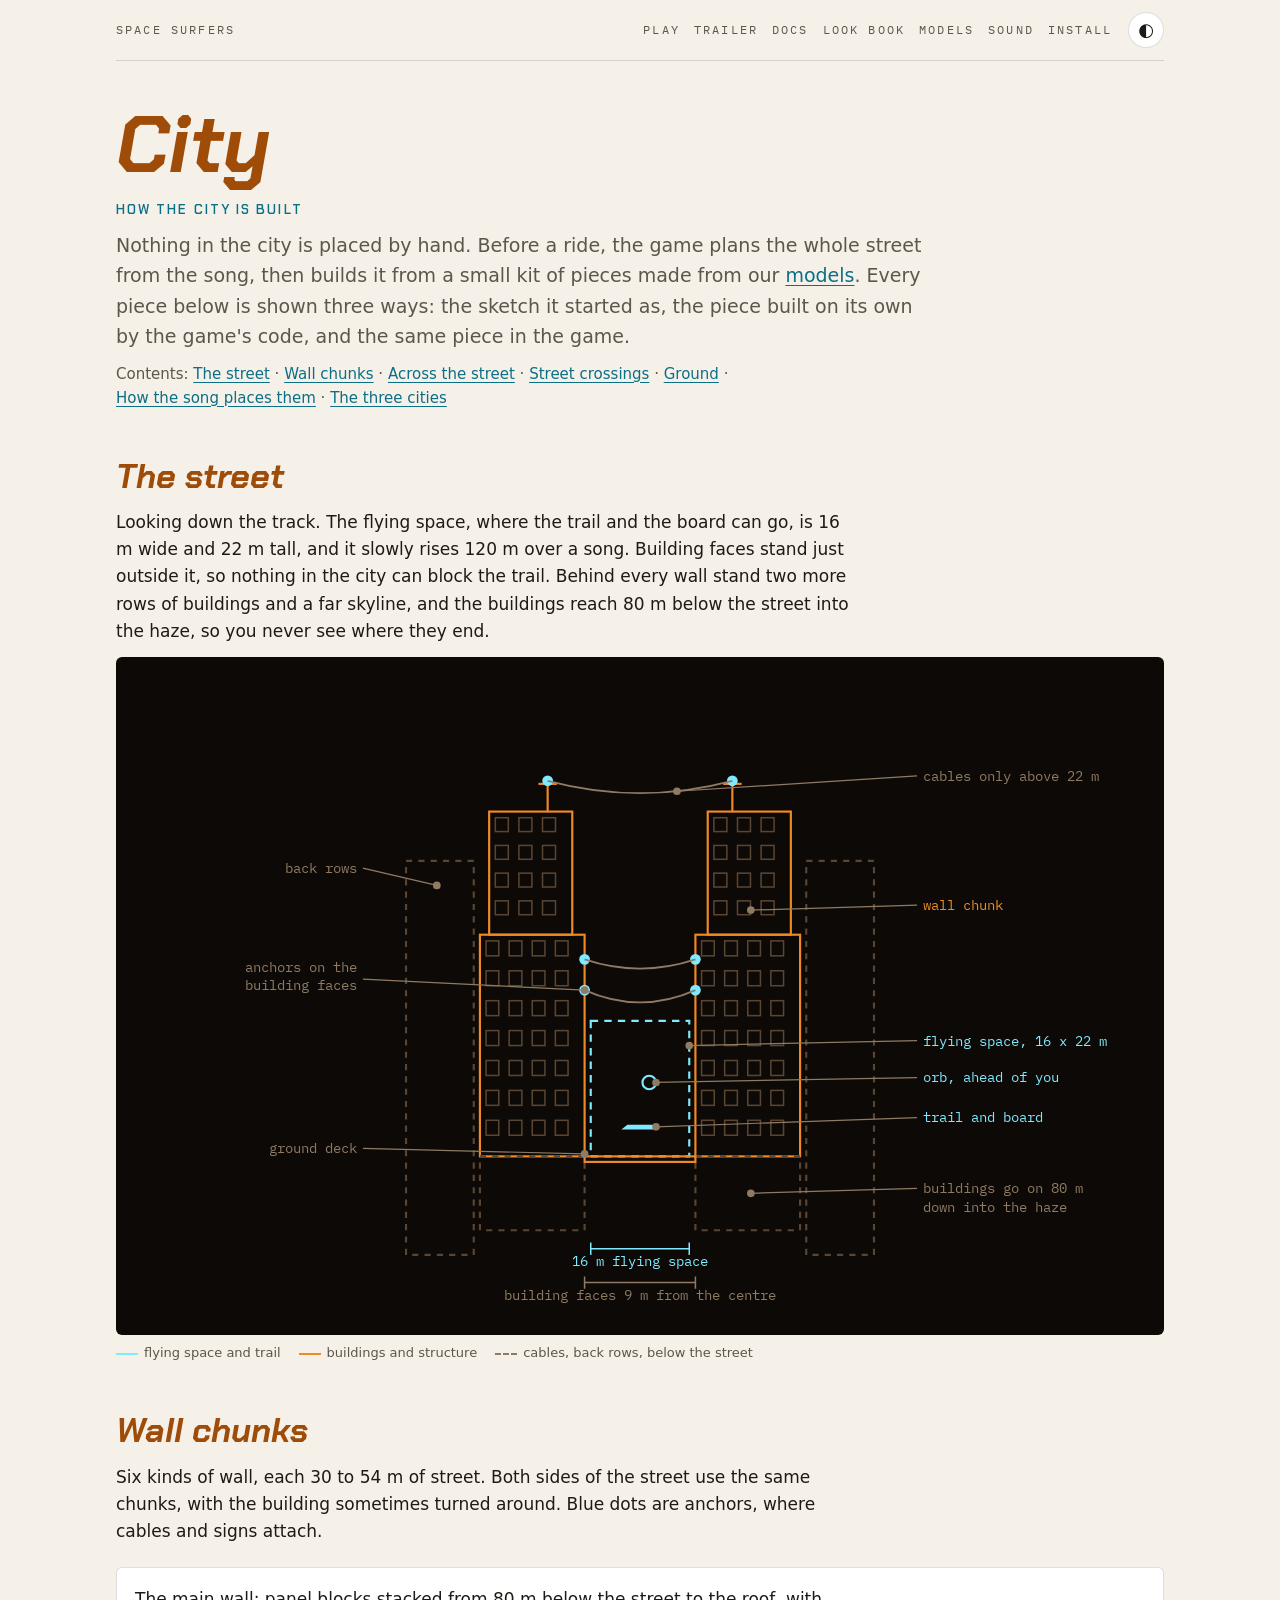
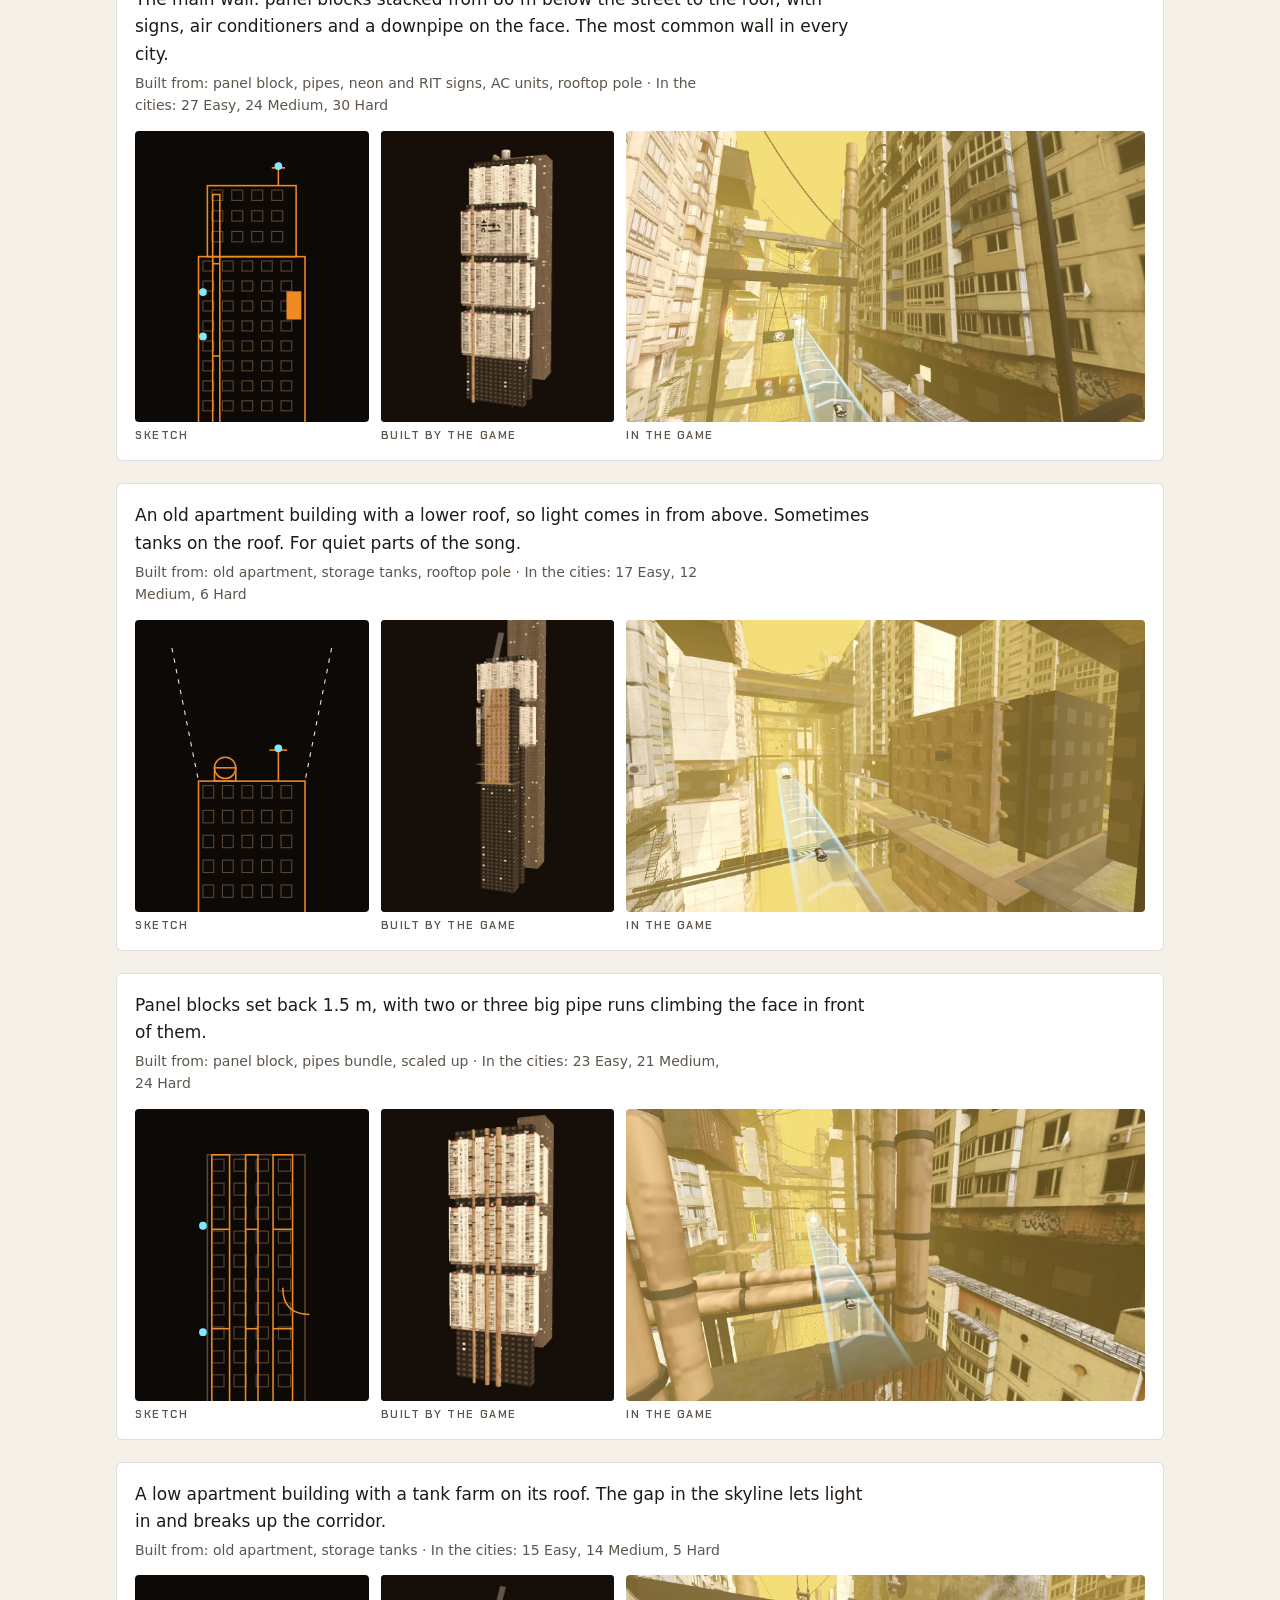
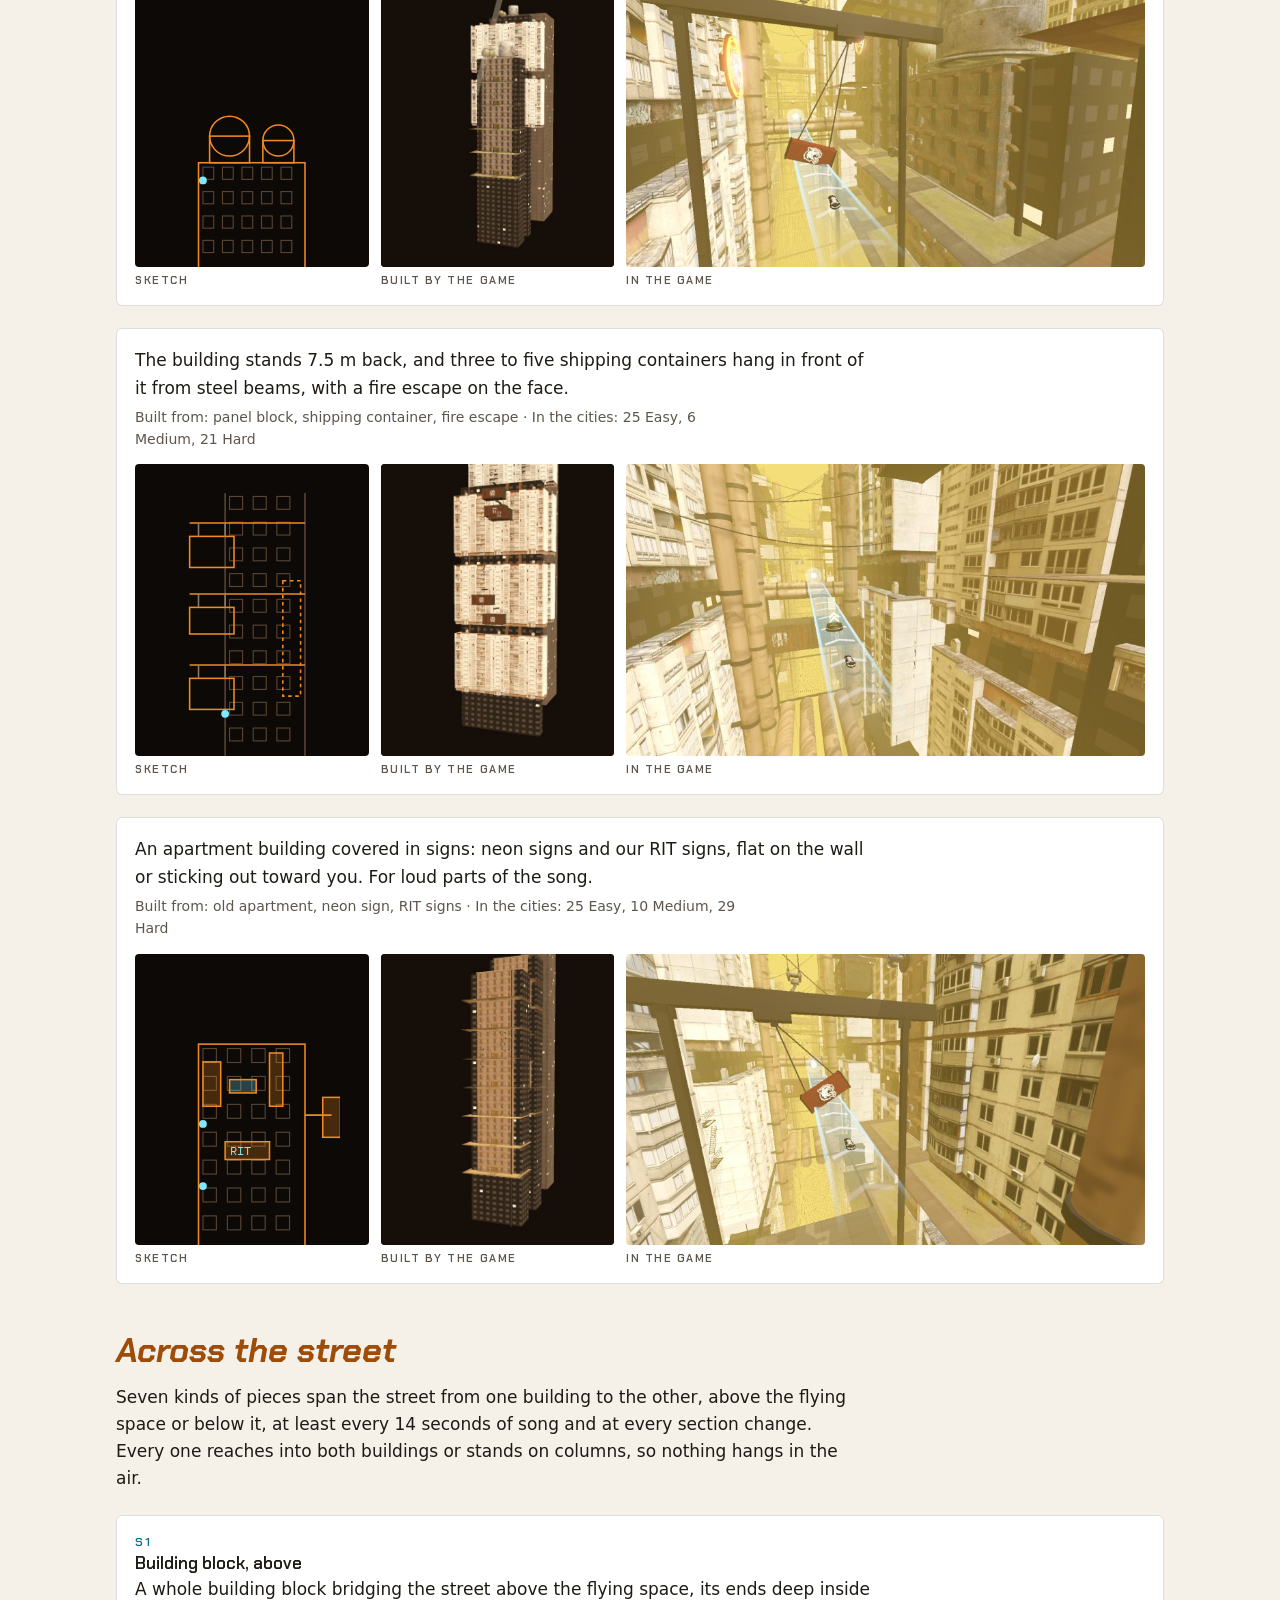
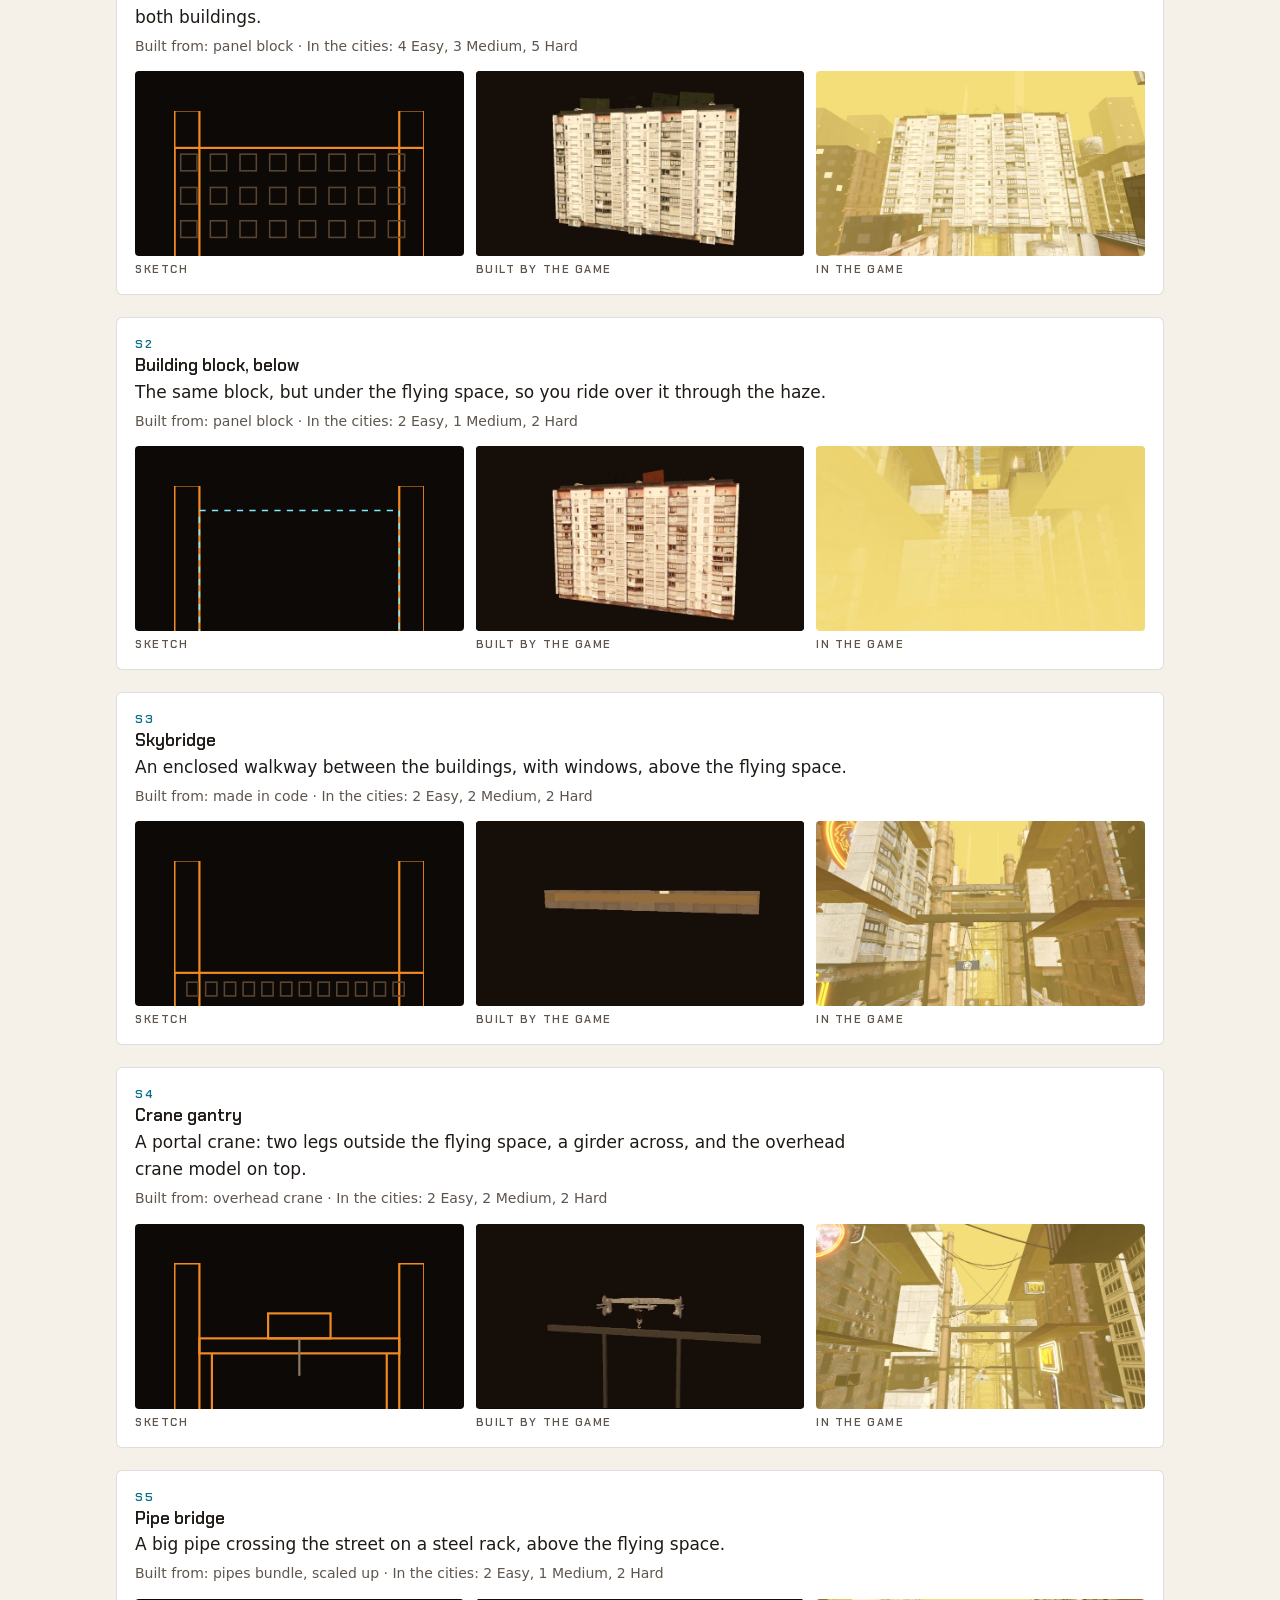
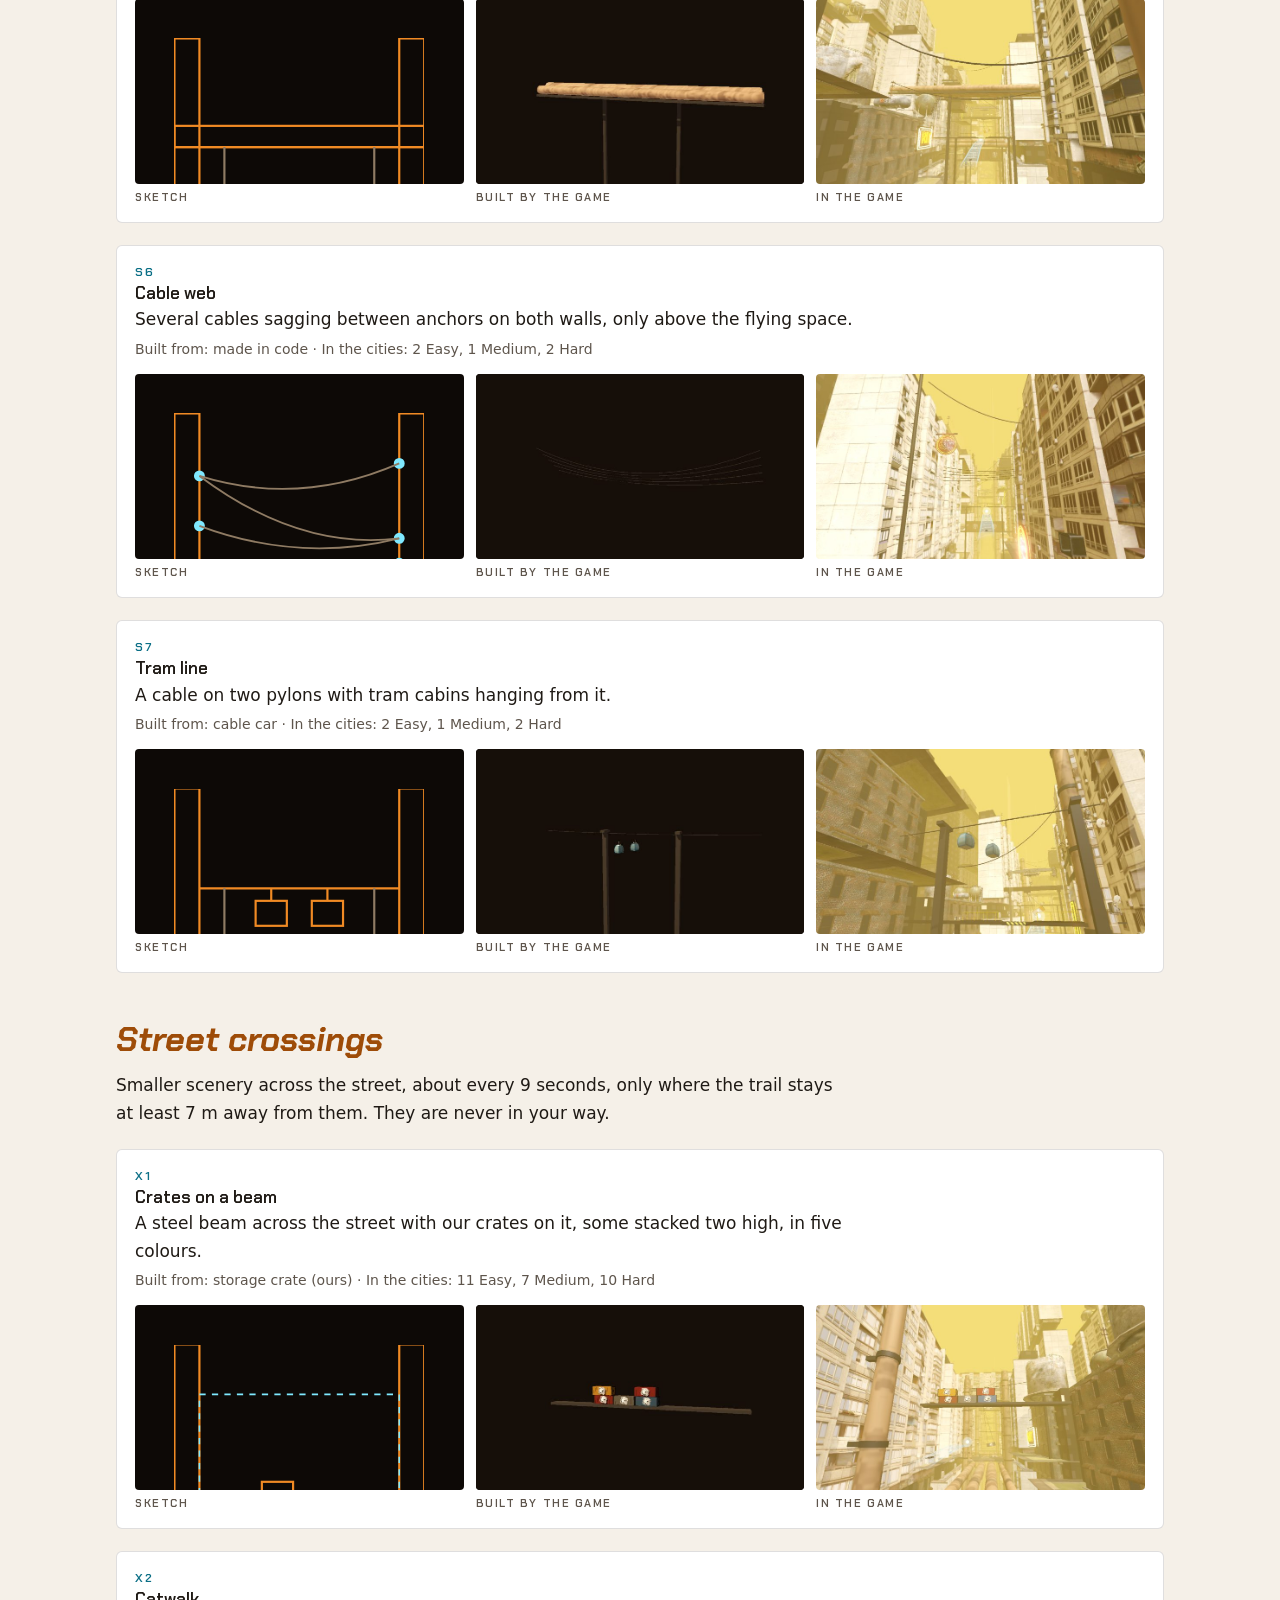
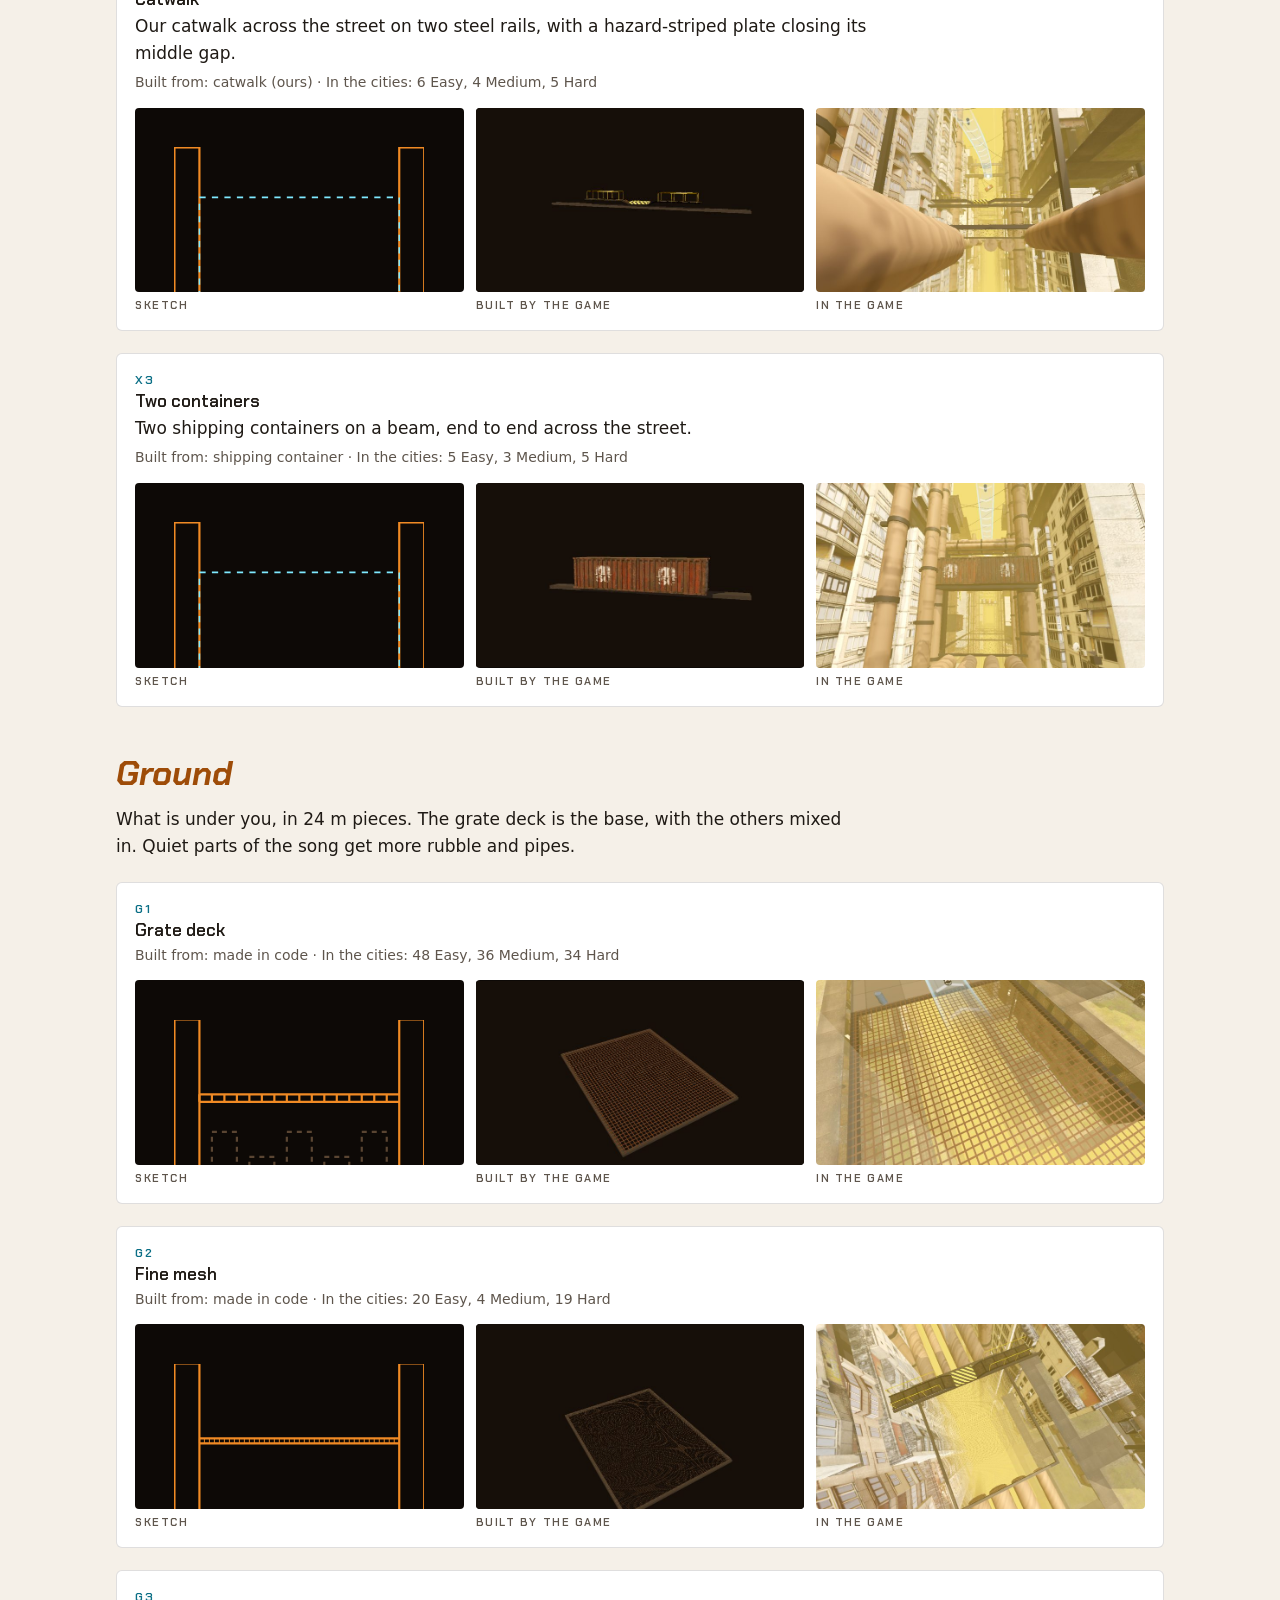
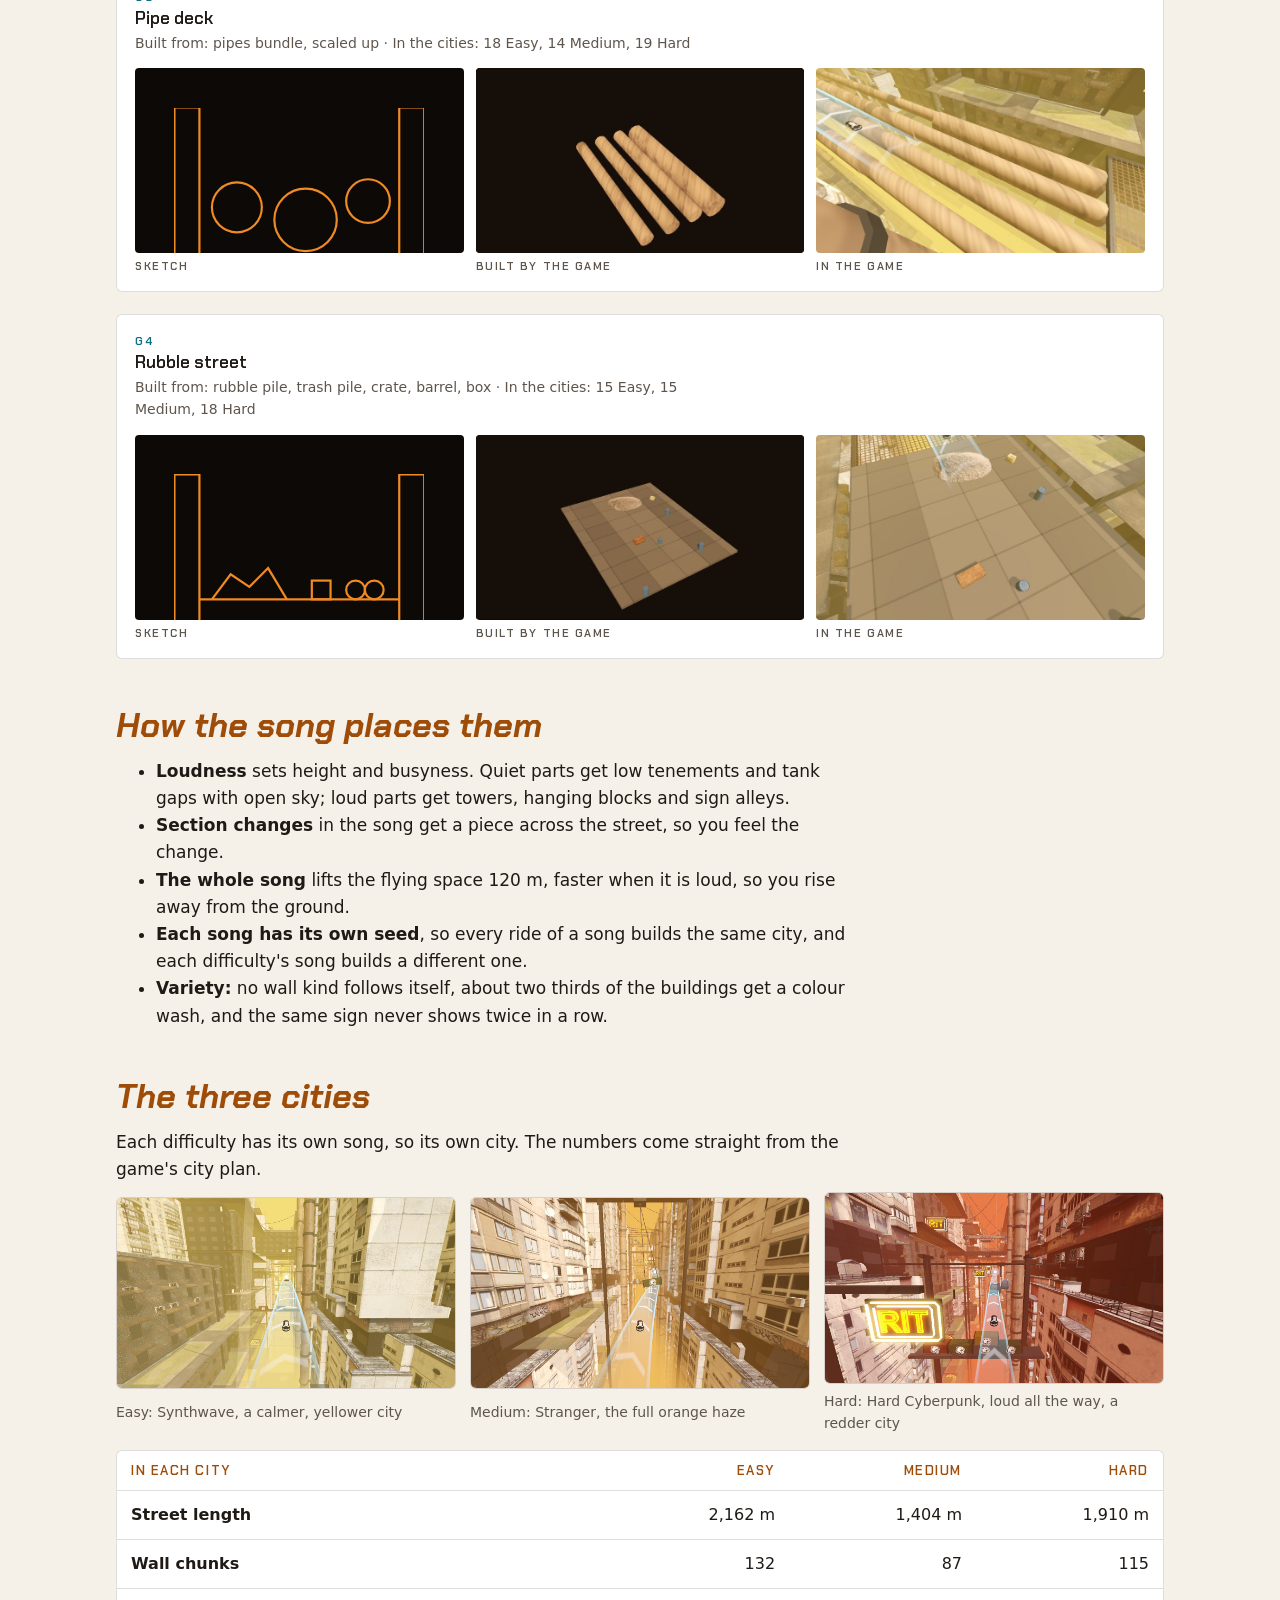
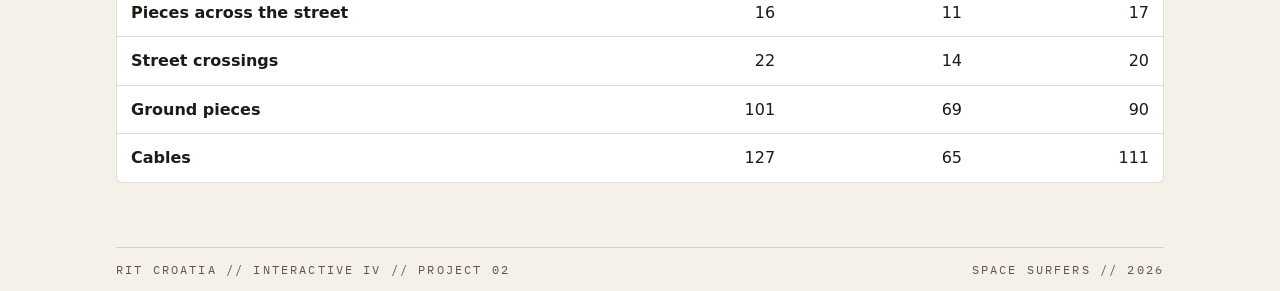
==== commit 8940bca2: "City page: no code and name lines on the wall chunks Co-Authored-By: Claude Opus 5.5 <noreply@anthro" ====
--- a/city/index.html
+++ b/city/index.html
@@ -197,12 +197,12 @@
  ['pipes','G3','Pipe deck','','pipes bundle, scaled up',s=>{R(s,0,0,4,30);R(s,36,0,4,30);for(const [x,y,r] of [[10,16,4],[21,18,5],[31,15,3.5]])C(s,x,y,r);Tx(s,6,28,'big pipes, gaps between',MU,2);}],
  ['rubble','G4','Rubble street','','rubble pile, trash pile, crate, barrel, box',s=>{R(s,0,0,4,30);R(s,36,0,4,30);L(s,4,20,36,20);el(s,'path',{d:'M6 20 L9 16 L12 18 L15 15 L18 20',fill:'none',stroke:OR,'stroke-width':.35});R(s,22,17,3,3);C(s,29,18.5,1.5);C(s,32,18.5,1.5);Tx(s,6,26,'scrap on a solid street',MU,2);}],
 ];
-function list(id,group,items,vb,shape){
+function list(id,group,items,vb,shape,noHead){
  const box=document.getElementById(id);
  for(const [key,code,name,desc,uses,draw] of items){
   const n=COUNTS[group+':'+key]||[0,0,0];
   const a=document.createElement('article');a.className='piece '+shape;
-  a.innerHTML=`<header><span class="code">${code}</span><h3>${name}</h3>${desc?`<p>${desc}</p>`:""}<p class="meta">Built from: ${uses} · In the cities: ${n[0]} Easy, ${n[1]} Medium, ${n[2]} Hard</p></header>
+  a.innerHTML=`<header>${noHead?"":`<span class="code">${code}</span><h3>${name}</h3>`}${desc?`<p>${desc}</p>`:""}<p class="meta">Built from: ${uses} · In the cities: ${n[0]} Easy, ${n[1]} Medium, ${n[2]} Hard</p></header>
   <div class="trio"><figure><div class="pic sketch"><button class="zoom" type="button" aria-label="Enlarge sketch"></button></div><figcaption>Sketch</figcaption></figure>
   <figure><div class="pic"><button class="zoom" type="button" aria-label="Enlarge picture"><img src="img/r_${group}_${key}.jpg" alt="${name}, built on its own by the game" loading="lazy"></button></div><figcaption>Built by the game</figcaption></figure>
   <figure class="game"><div class="pic"><button class="zoom" type="button" aria-label="Enlarge picture"><img src="img/g_${group}_${key}.jpg" alt="${name} in the game" loading="lazy"></button></div><figcaption>In the game</figcaption></figure></div>`;
@@ -210,7 +210,7 @@
   a.querySelector('.sketch .zoom').append(s);box.append(a);
  }
 }
-list('walls-list','wall',WALLS,'0 0 40 60','tall');
+list('walls-list','wall',WALLS,'0 0 40 60','tall',true);  // Jane 2026-11-15: no code and name lines on the wall chunks
 list('spans-list','span',SPANS,'0 0 40 60','wide');
 list('cross-list','cross',CROSS,'0 0 40 60','wide');
 list('ground-list','ground',GROUND,'0 0 40 30','wide');
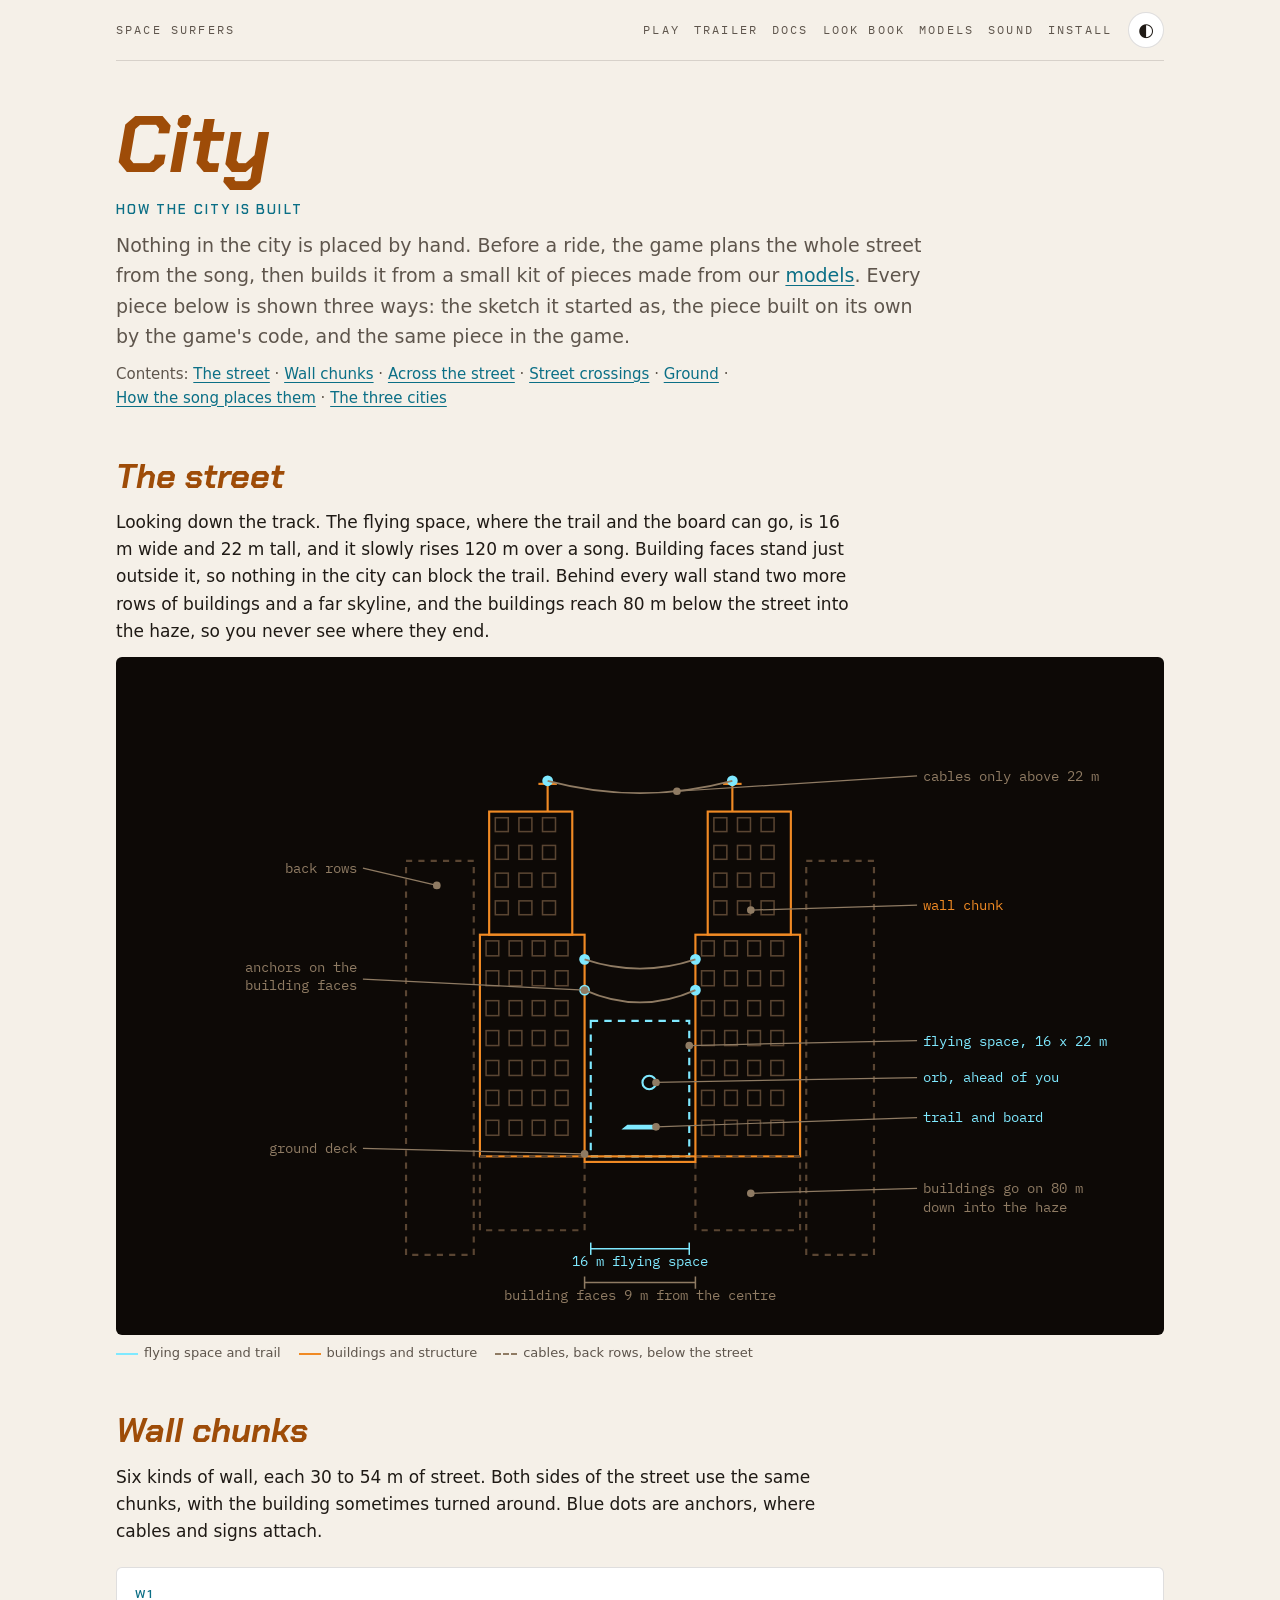
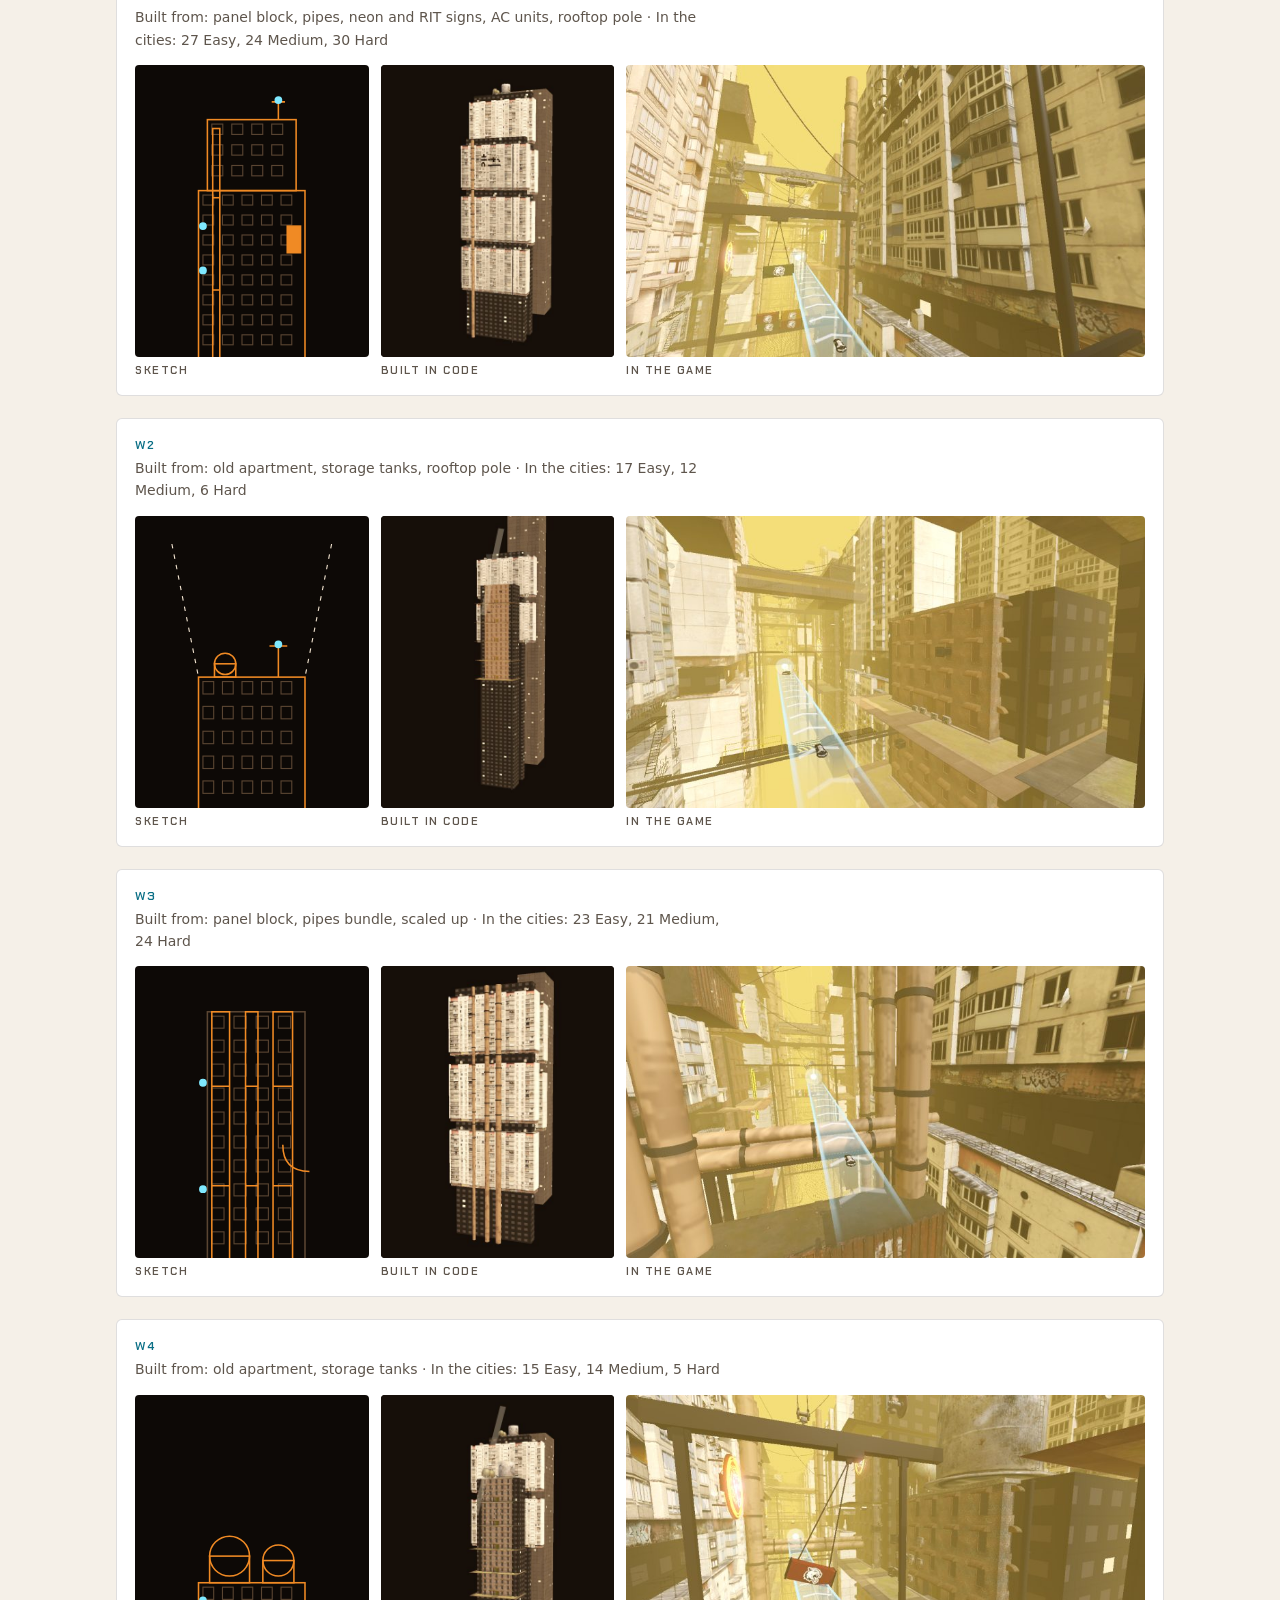
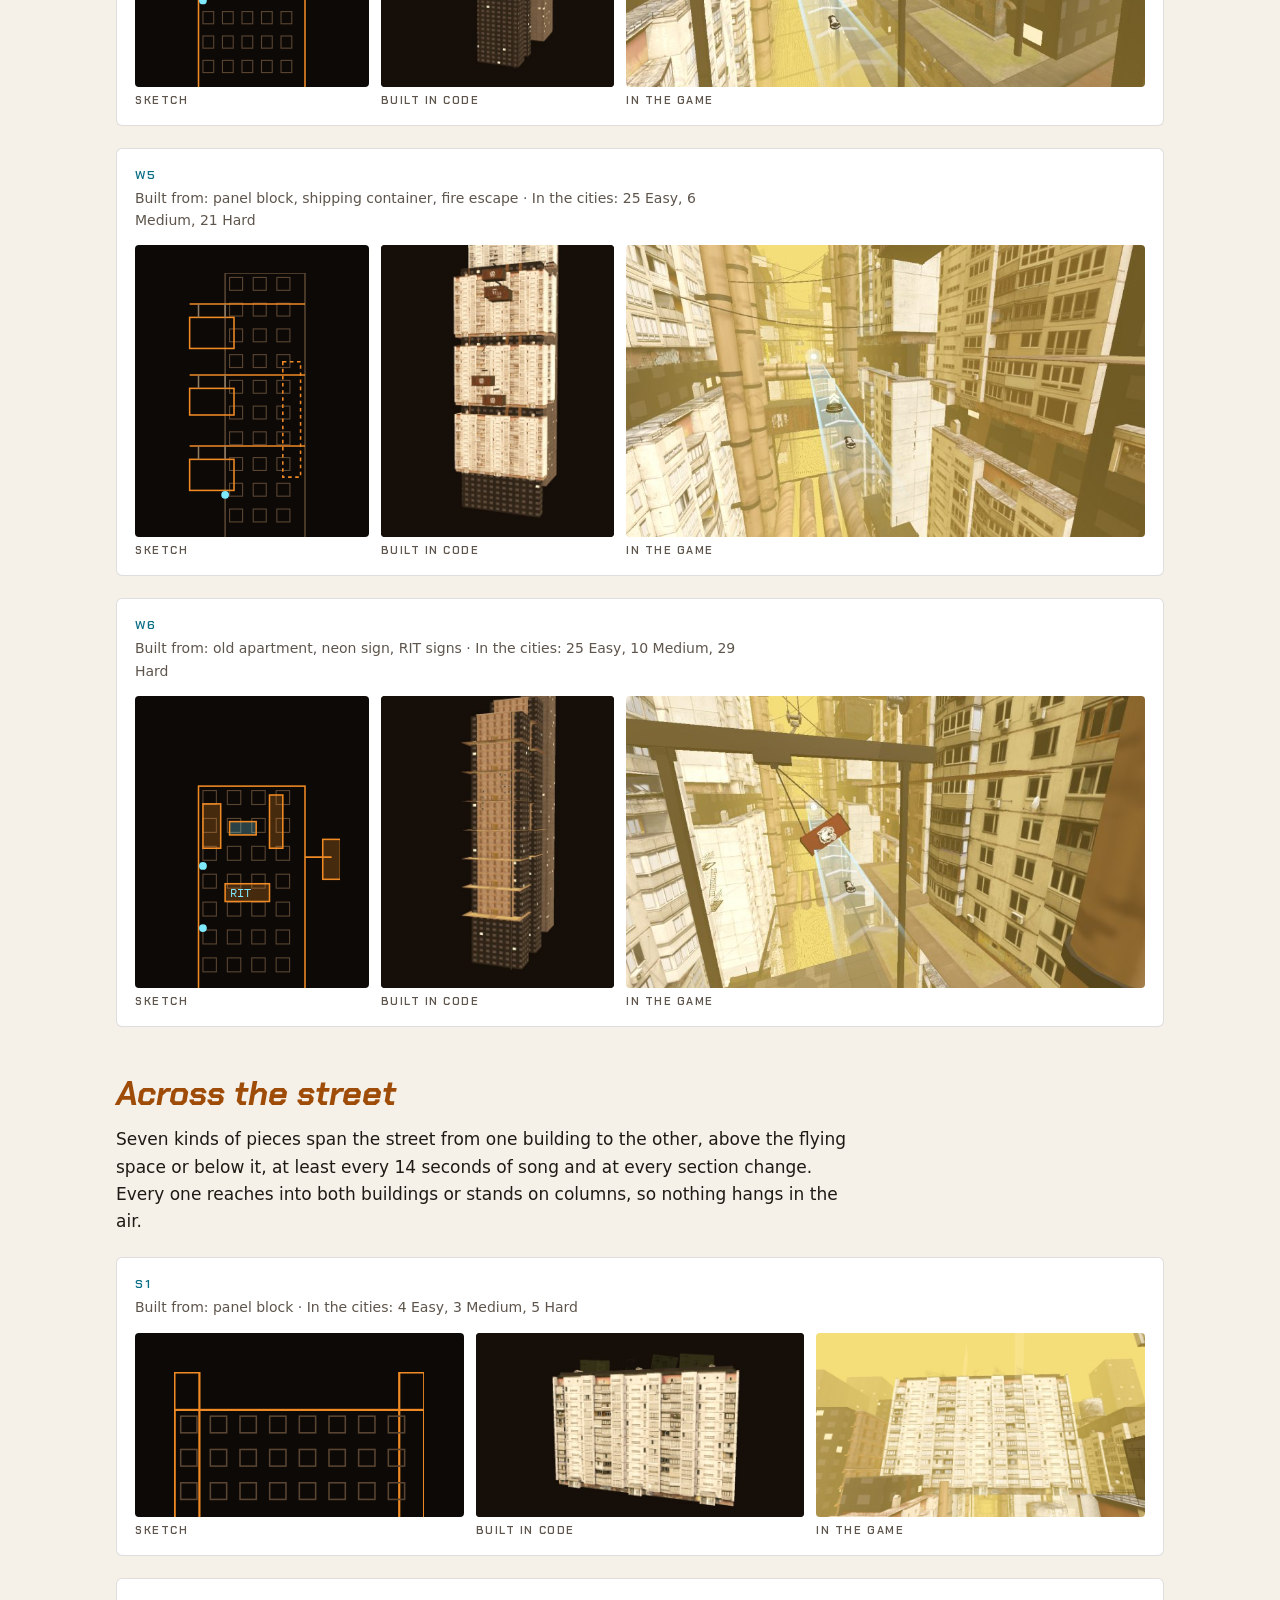
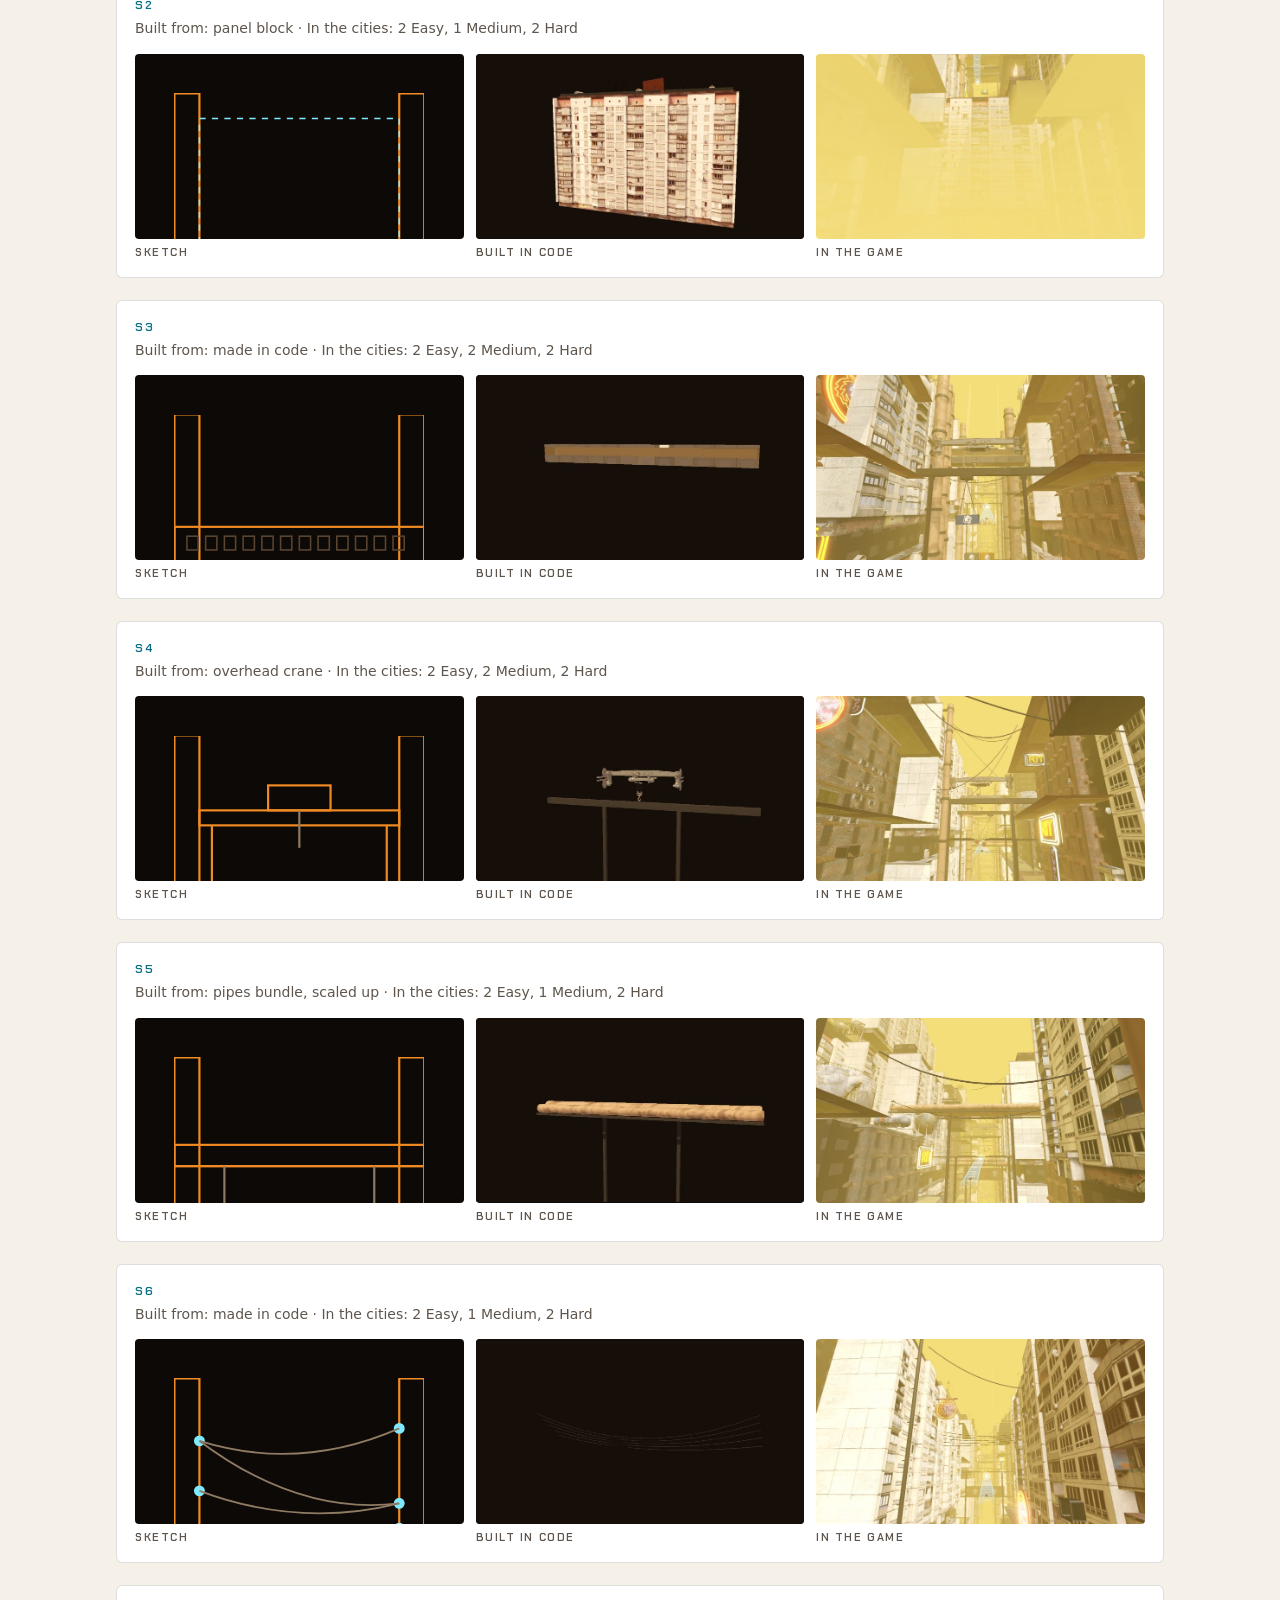
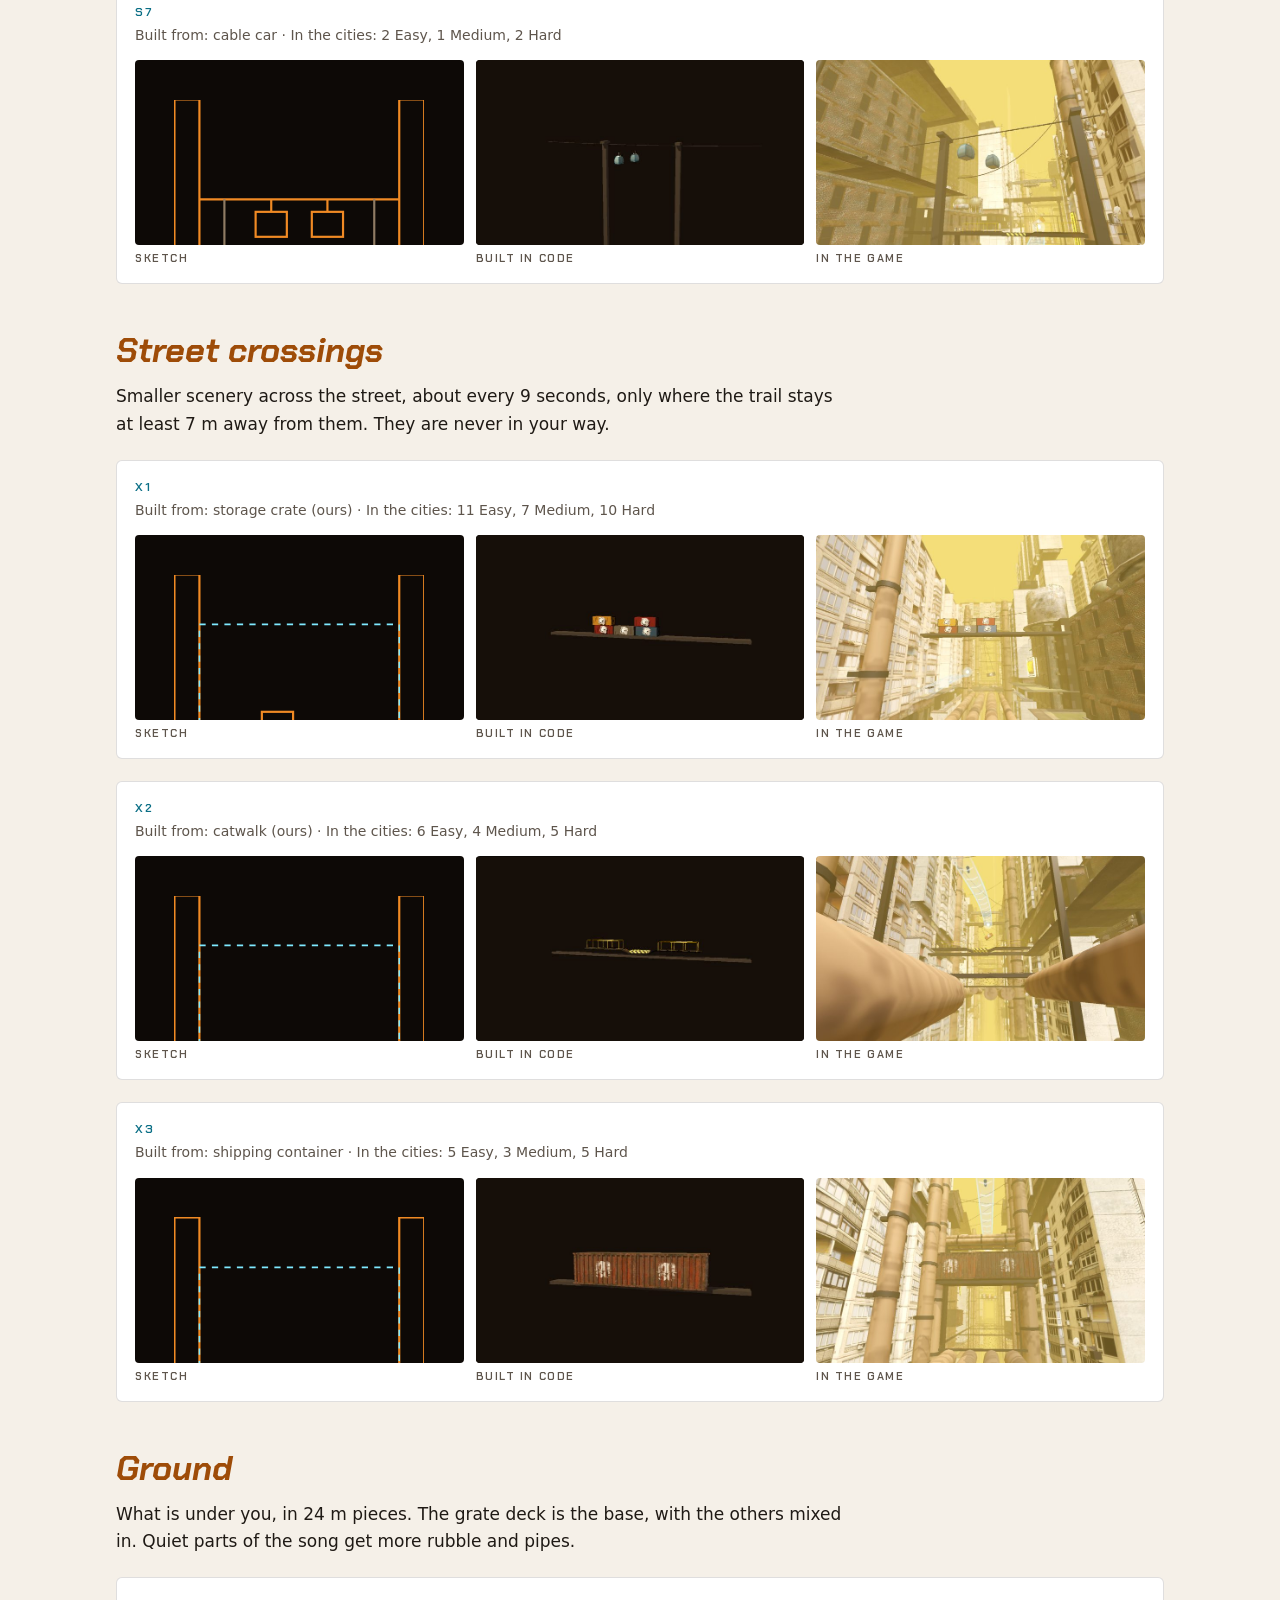
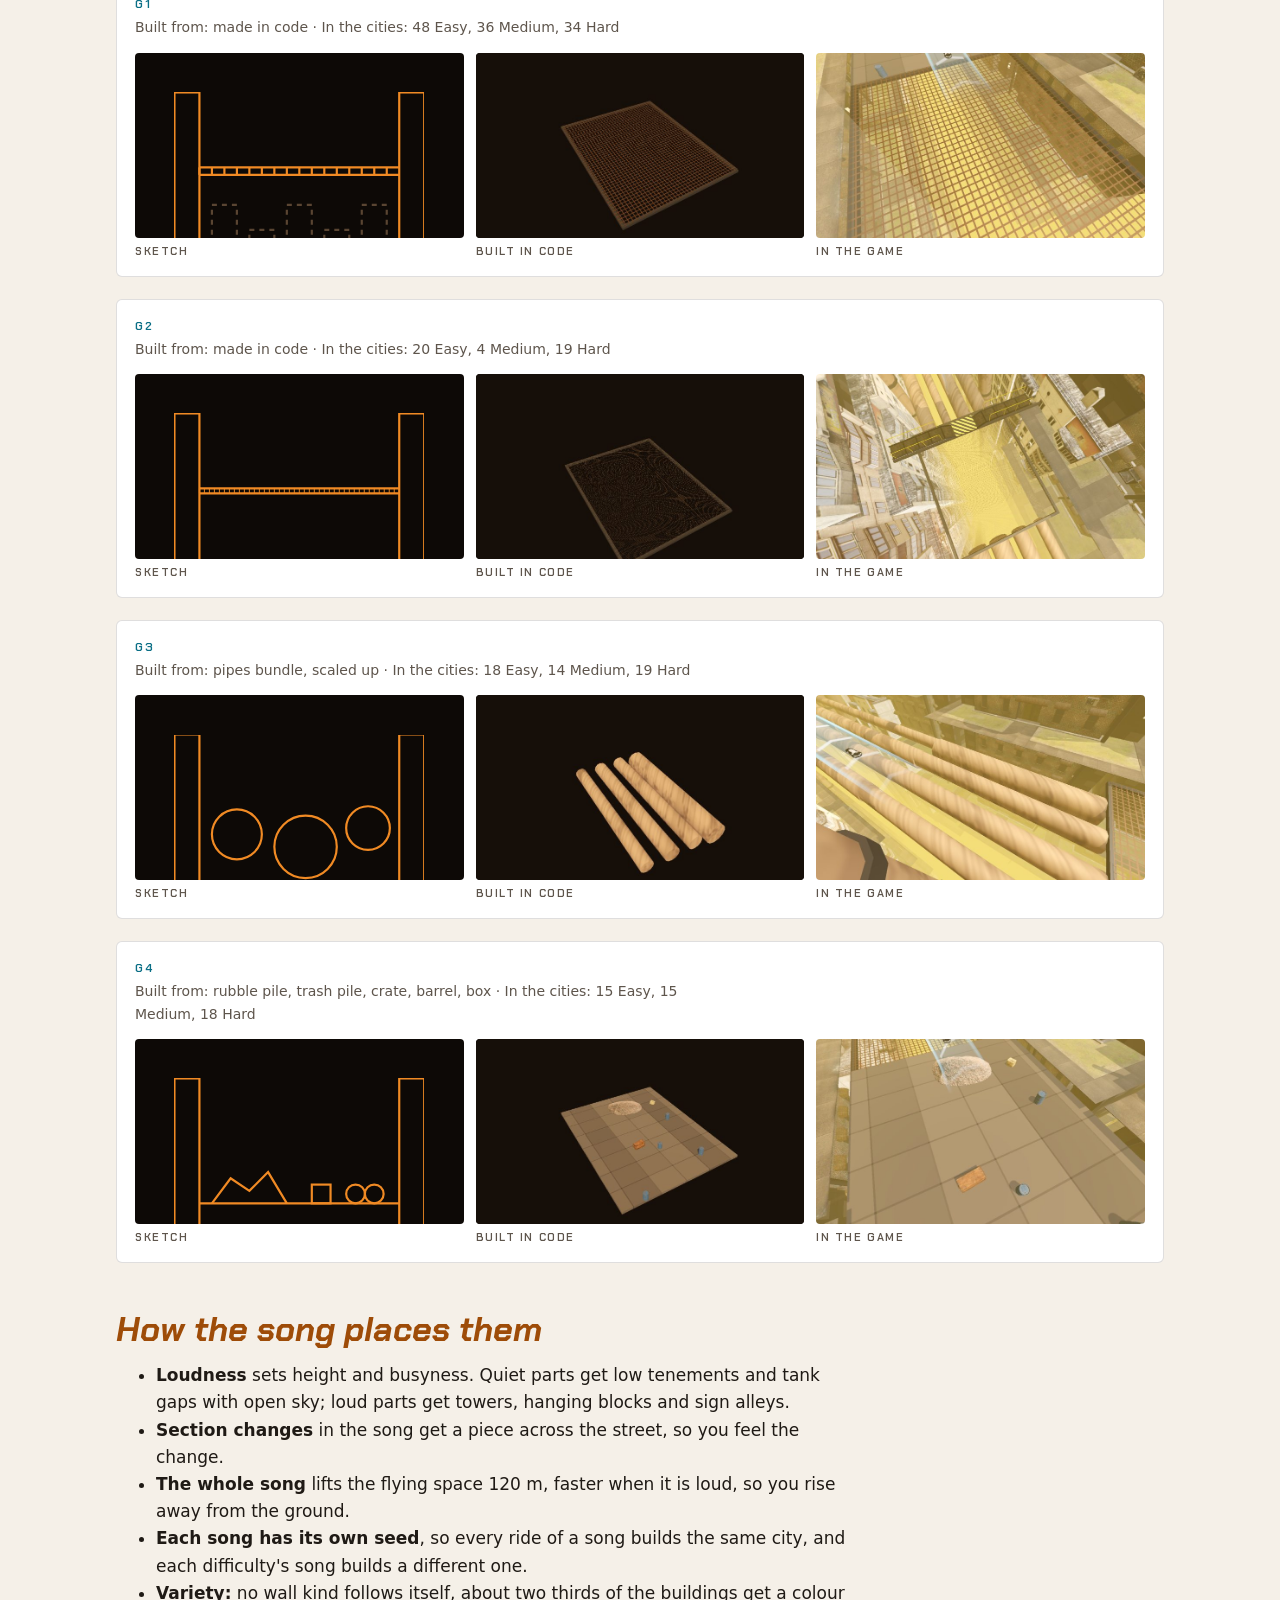
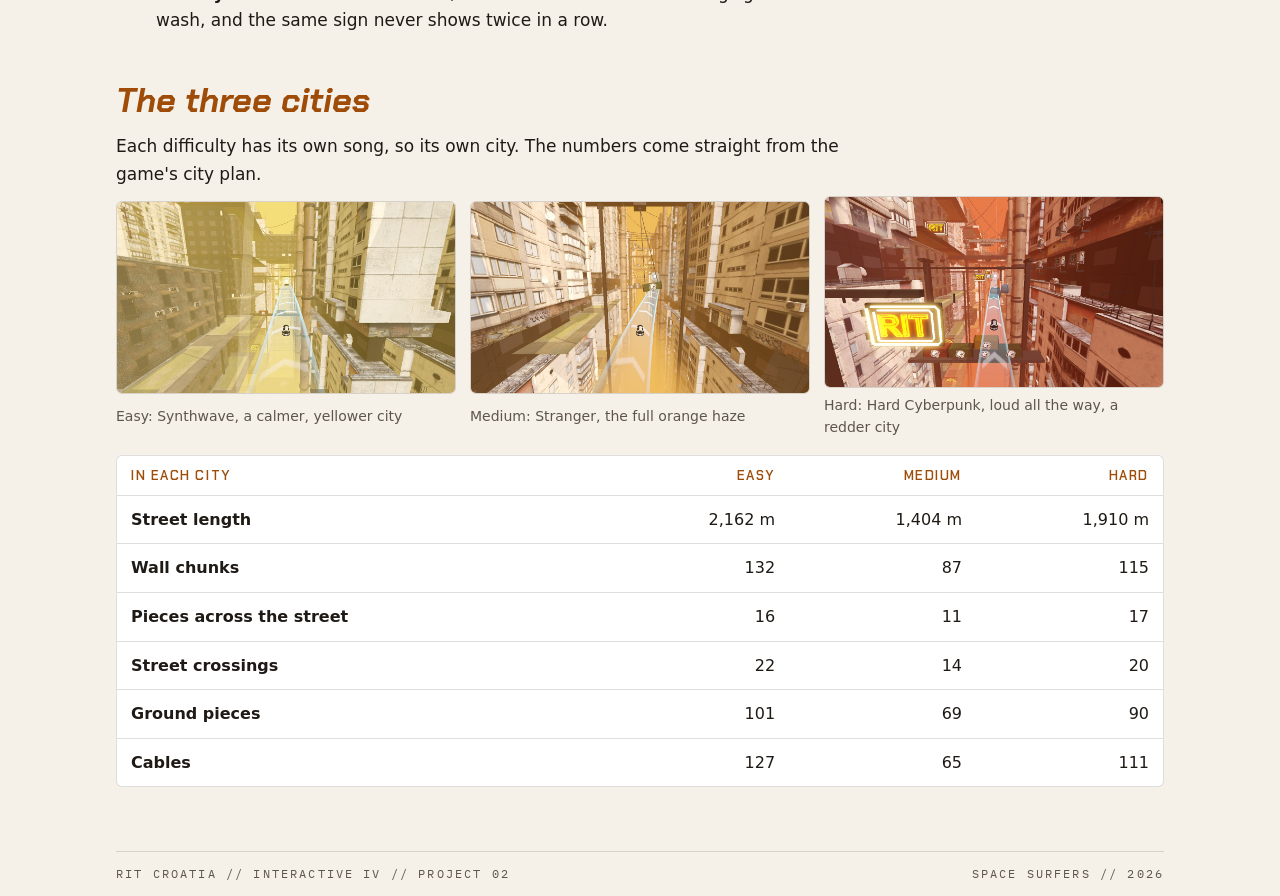
==== commit 67eed3cd: "City page: each piece shows only its code, models and counts; caption 'Built in code' Co-Authored-By" ====
--- a/city/index.html
+++ b/city/index.html
@@ -202,15 +202,15 @@
  for(const [key,code,name,desc,uses,draw] of items){
   const n=COUNTS[group+':'+key]||[0,0,0];
   const a=document.createElement('article');a.className='piece '+shape;
-  a.innerHTML=`<header>${noHead?"":`<span class="code">${code}</span><h3>${name}</h3>`}${desc?`<p>${desc}</p>`:""}<p class="meta">Built from: ${uses} · In the cities: ${n[0]} Easy, ${n[1]} Medium, ${n[2]} Hard</p></header>
+  a.innerHTML=`<header><span class="code">${code}</span><p class="meta">Built from: ${uses} · In the cities: ${n[0]} Easy, ${n[1]} Medium, ${n[2]} Hard</p></header>
   <div class="trio"><figure><div class="pic sketch"><button class="zoom" type="button" aria-label="Enlarge sketch"></button></div><figcaption>Sketch</figcaption></figure>
-  <figure><div class="pic"><button class="zoom" type="button" aria-label="Enlarge picture"><img src="img/r_${group}_${key}.jpg" alt="${name}, built on its own by the game" loading="lazy"></button></div><figcaption>Built by the game</figcaption></figure>
+  <figure><div class="pic"><button class="zoom" type="button" aria-label="Enlarge picture"><img src="img/r_${group}_${key}.jpg" alt="${name}, built in code" loading="lazy"></button></div><figcaption>Built in code</figcaption></figure>
   <figure class="game"><div class="pic"><button class="zoom" type="button" aria-label="Enlarge picture"><img src="img/g_${group}_${key}.jpg" alt="${name} in the game" loading="lazy"></button></div><figcaption>In the game</figcaption></figure></div>`;
   const s=document.createElementNS(NS,'svg');s.setAttribute('viewBox',vb);s.setAttribute('role','img');s.setAttribute('aria-label',name+' sketch');draw(s);
   a.querySelector('.sketch .zoom').append(s);box.append(a);
  }
 }
-list('walls-list','wall',WALLS,'0 0 40 60','tall',true);  // Jane 2026-11-15: no code and name lines on the wall chunks
+list('walls-list','wall',WALLS,'0 0 40 60','tall');  // Jane 2026-11-15: every piece shows only its code, its models and its counts
 list('spans-list','span',SPANS,'0 0 40 60','wide');
 list('cross-list','cross',CROSS,'0 0 40 60','wide');
 list('ground-list','ground',GROUND,'0 0 40 30','wide');
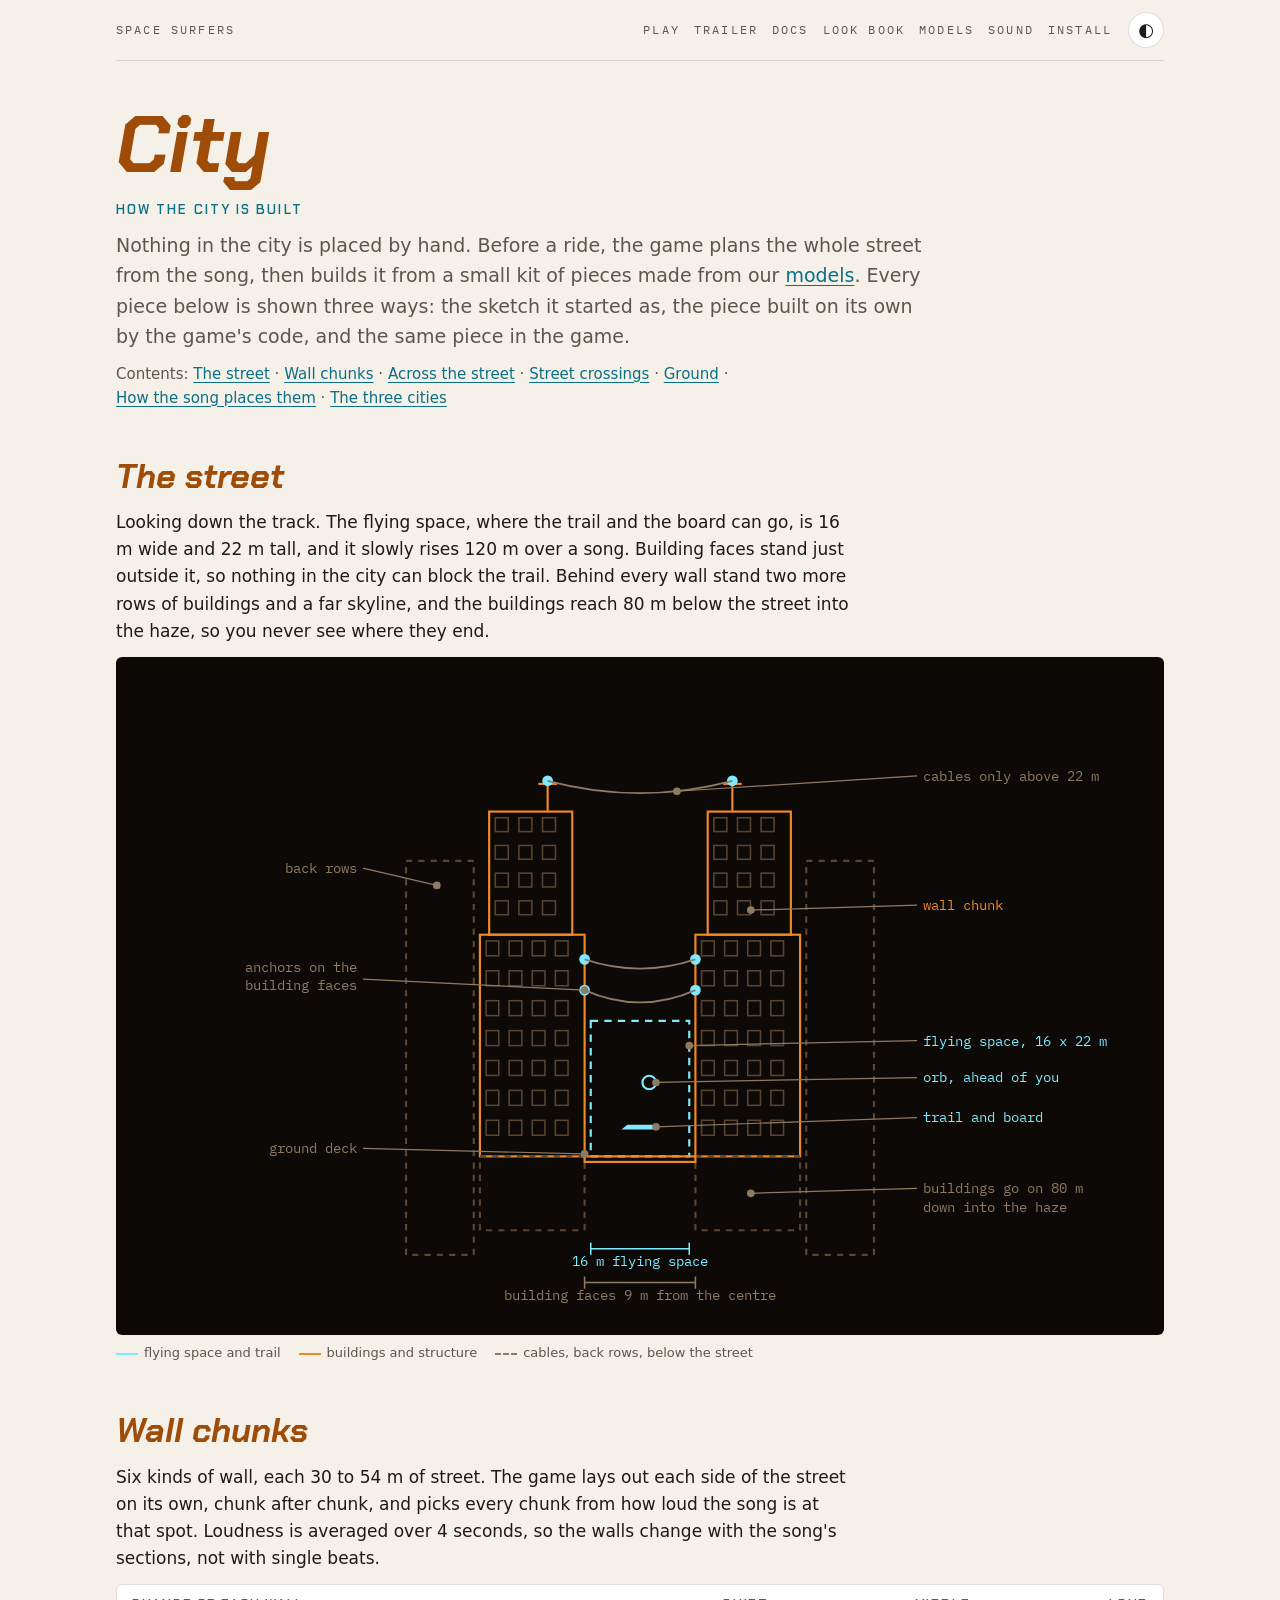
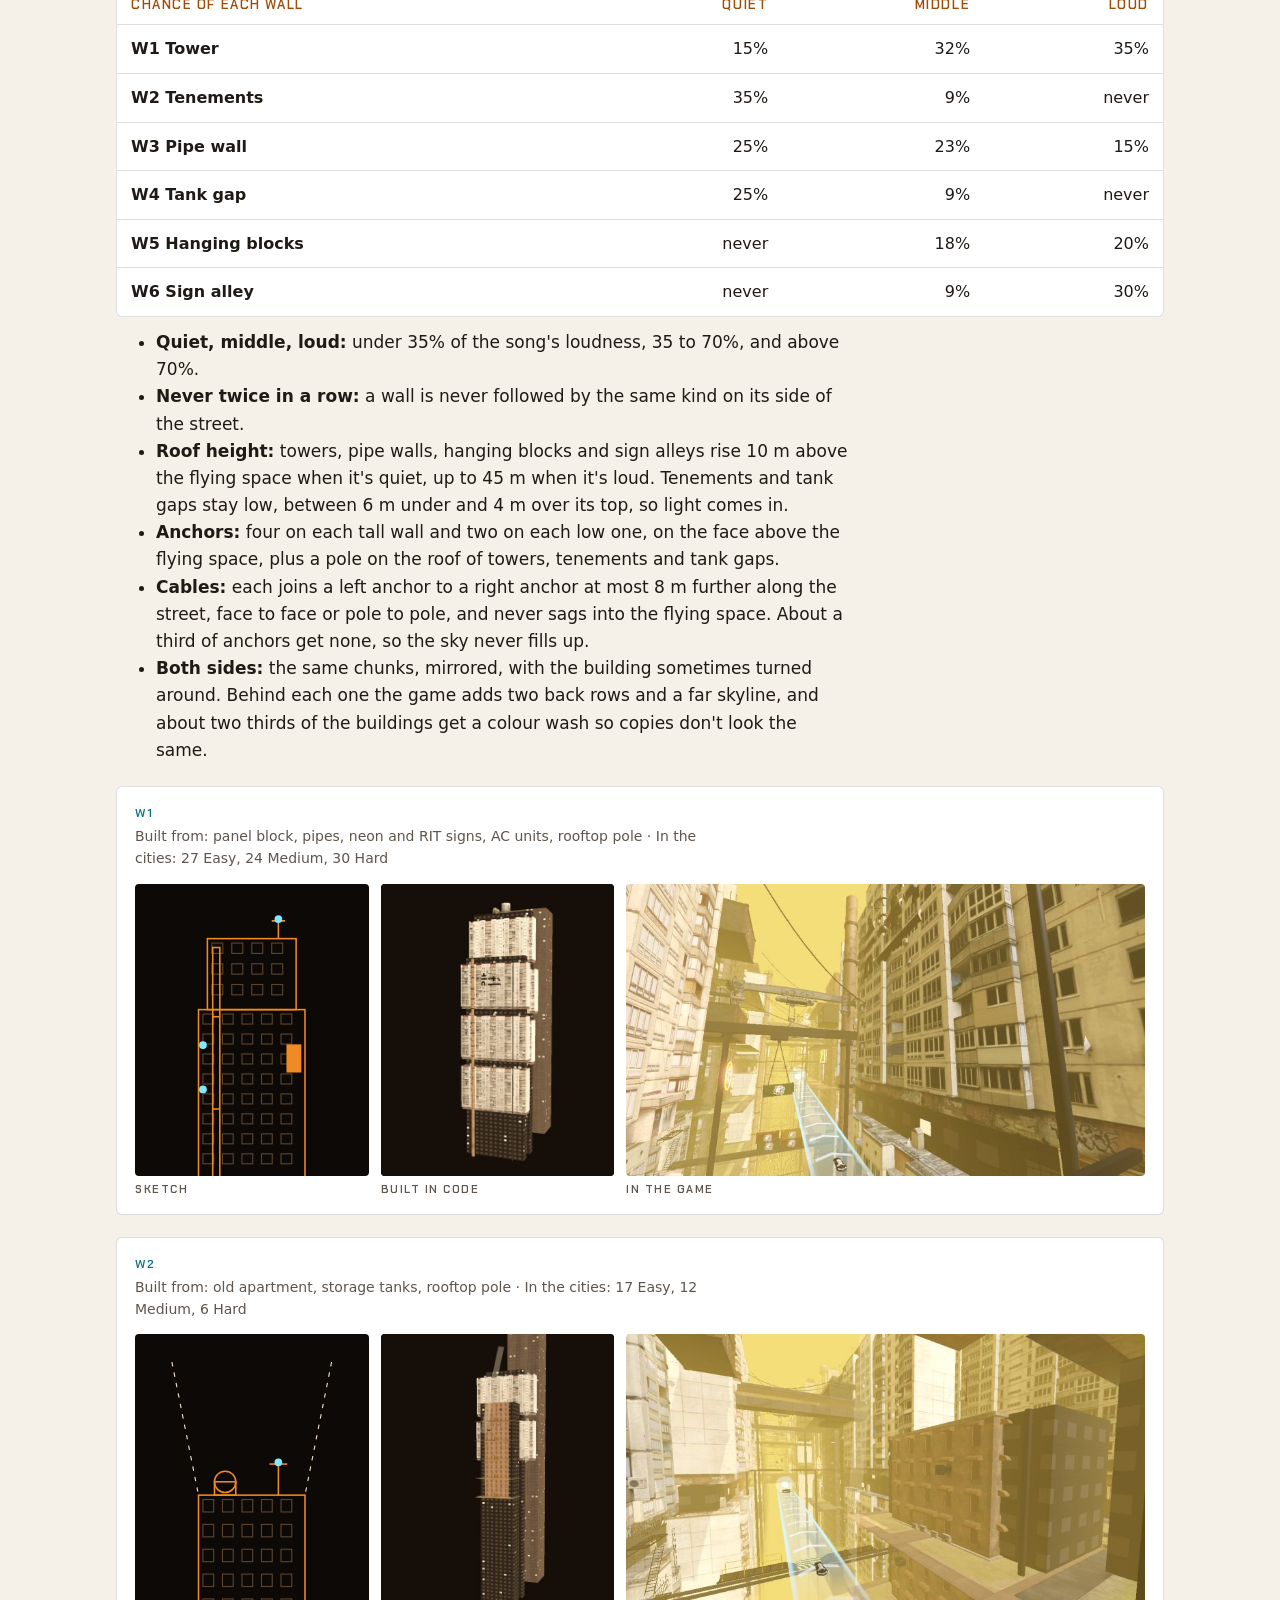
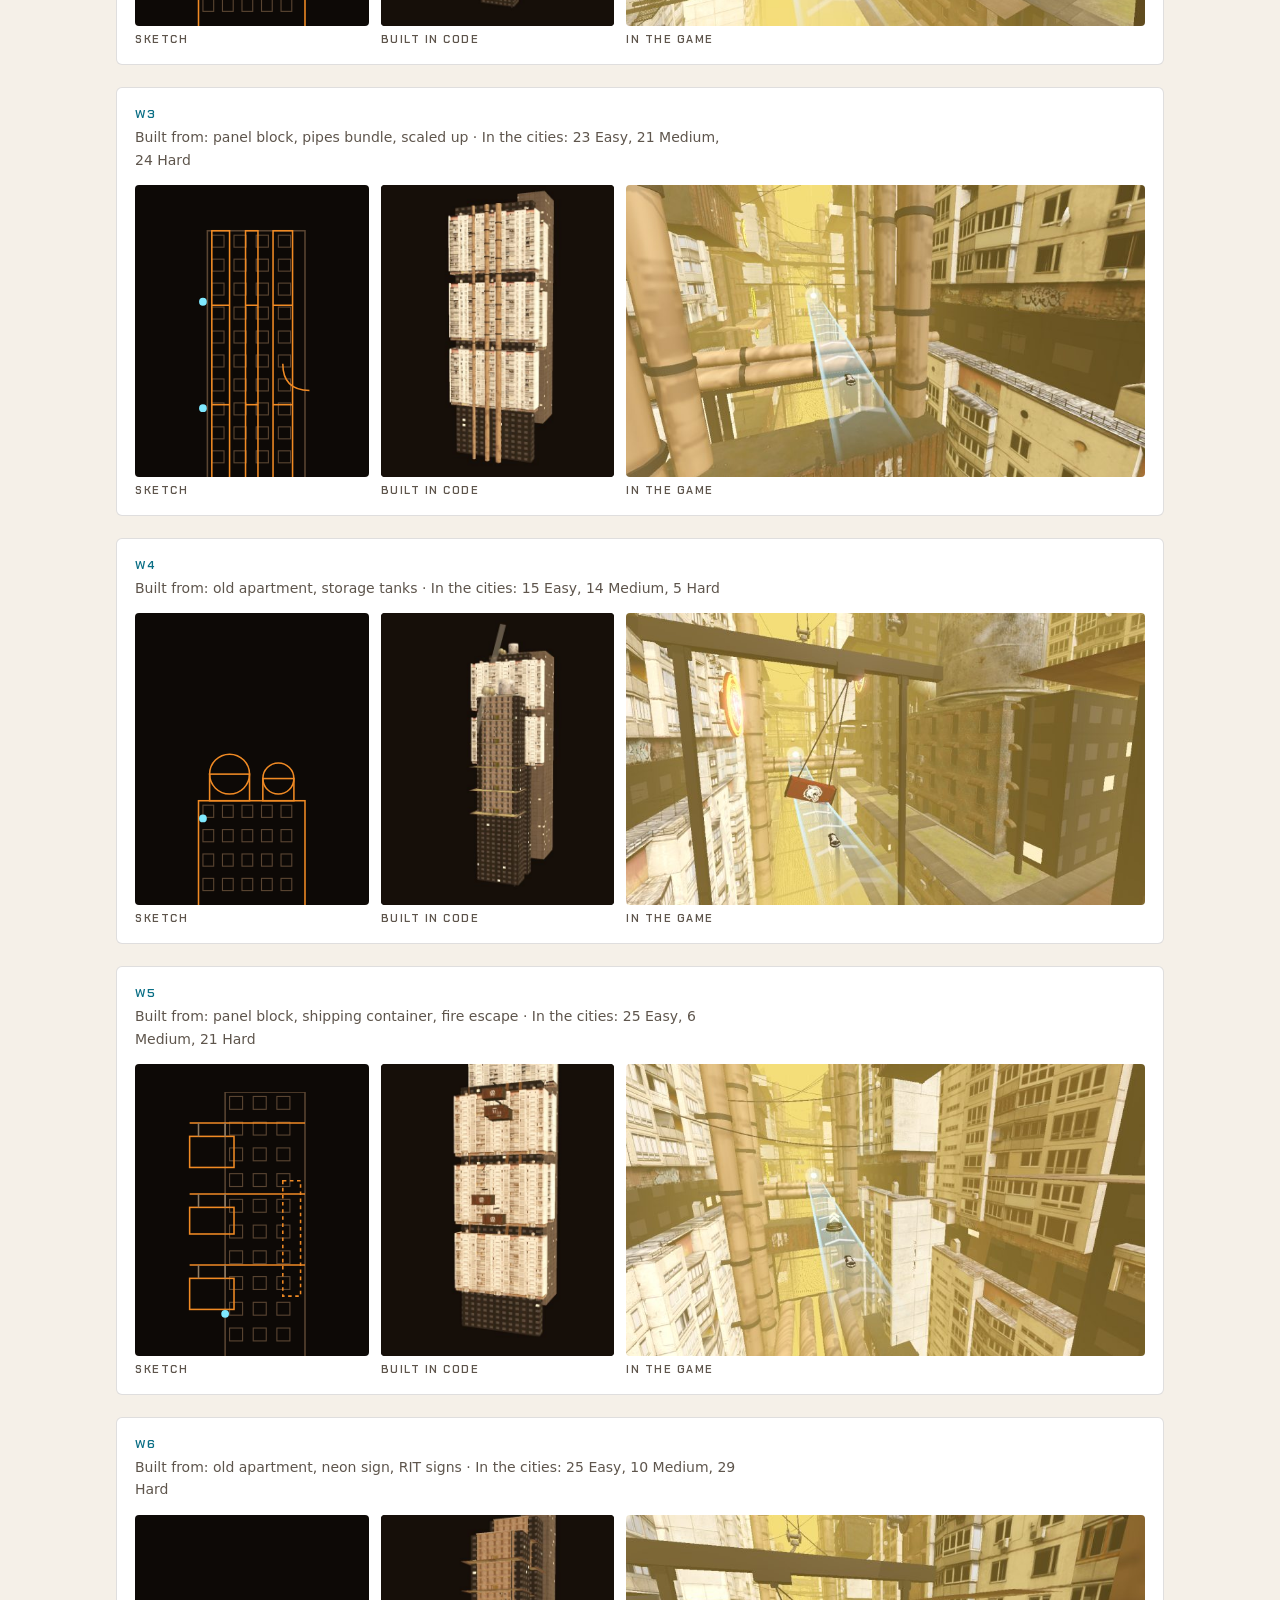
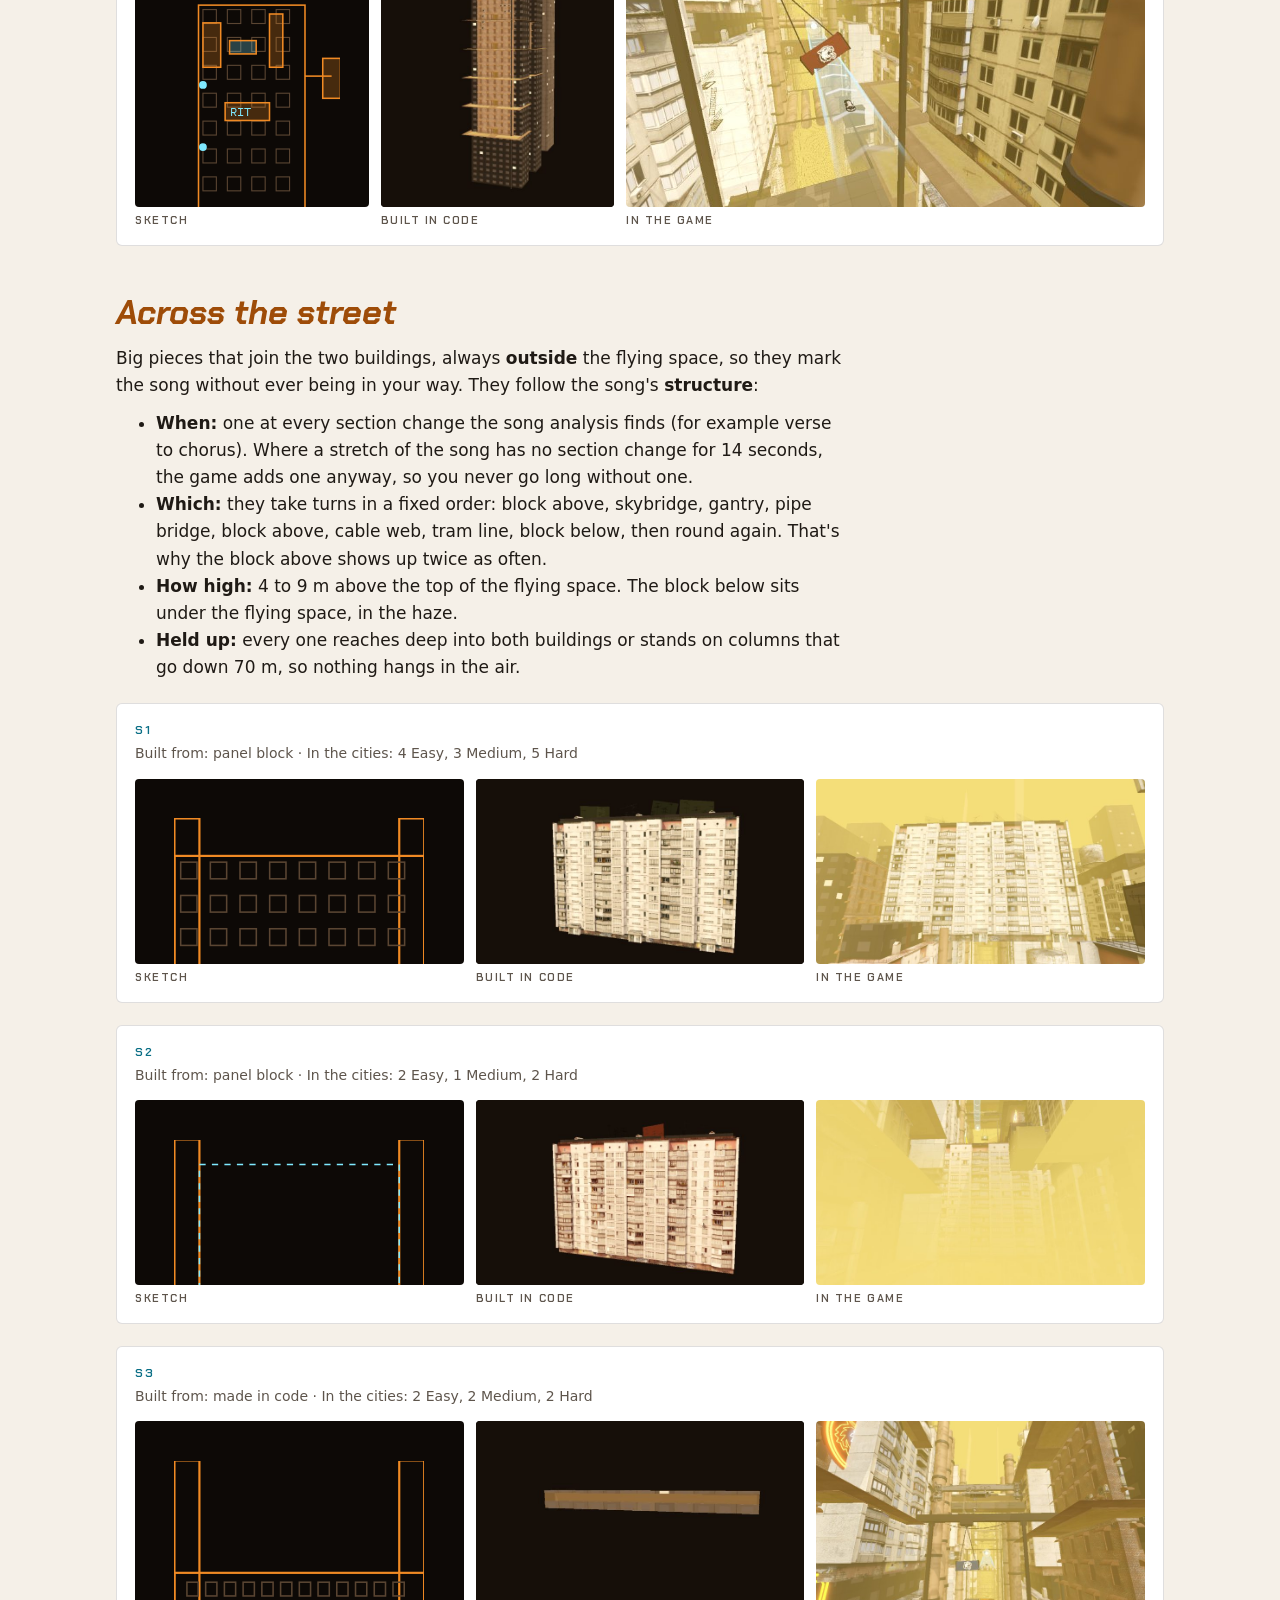
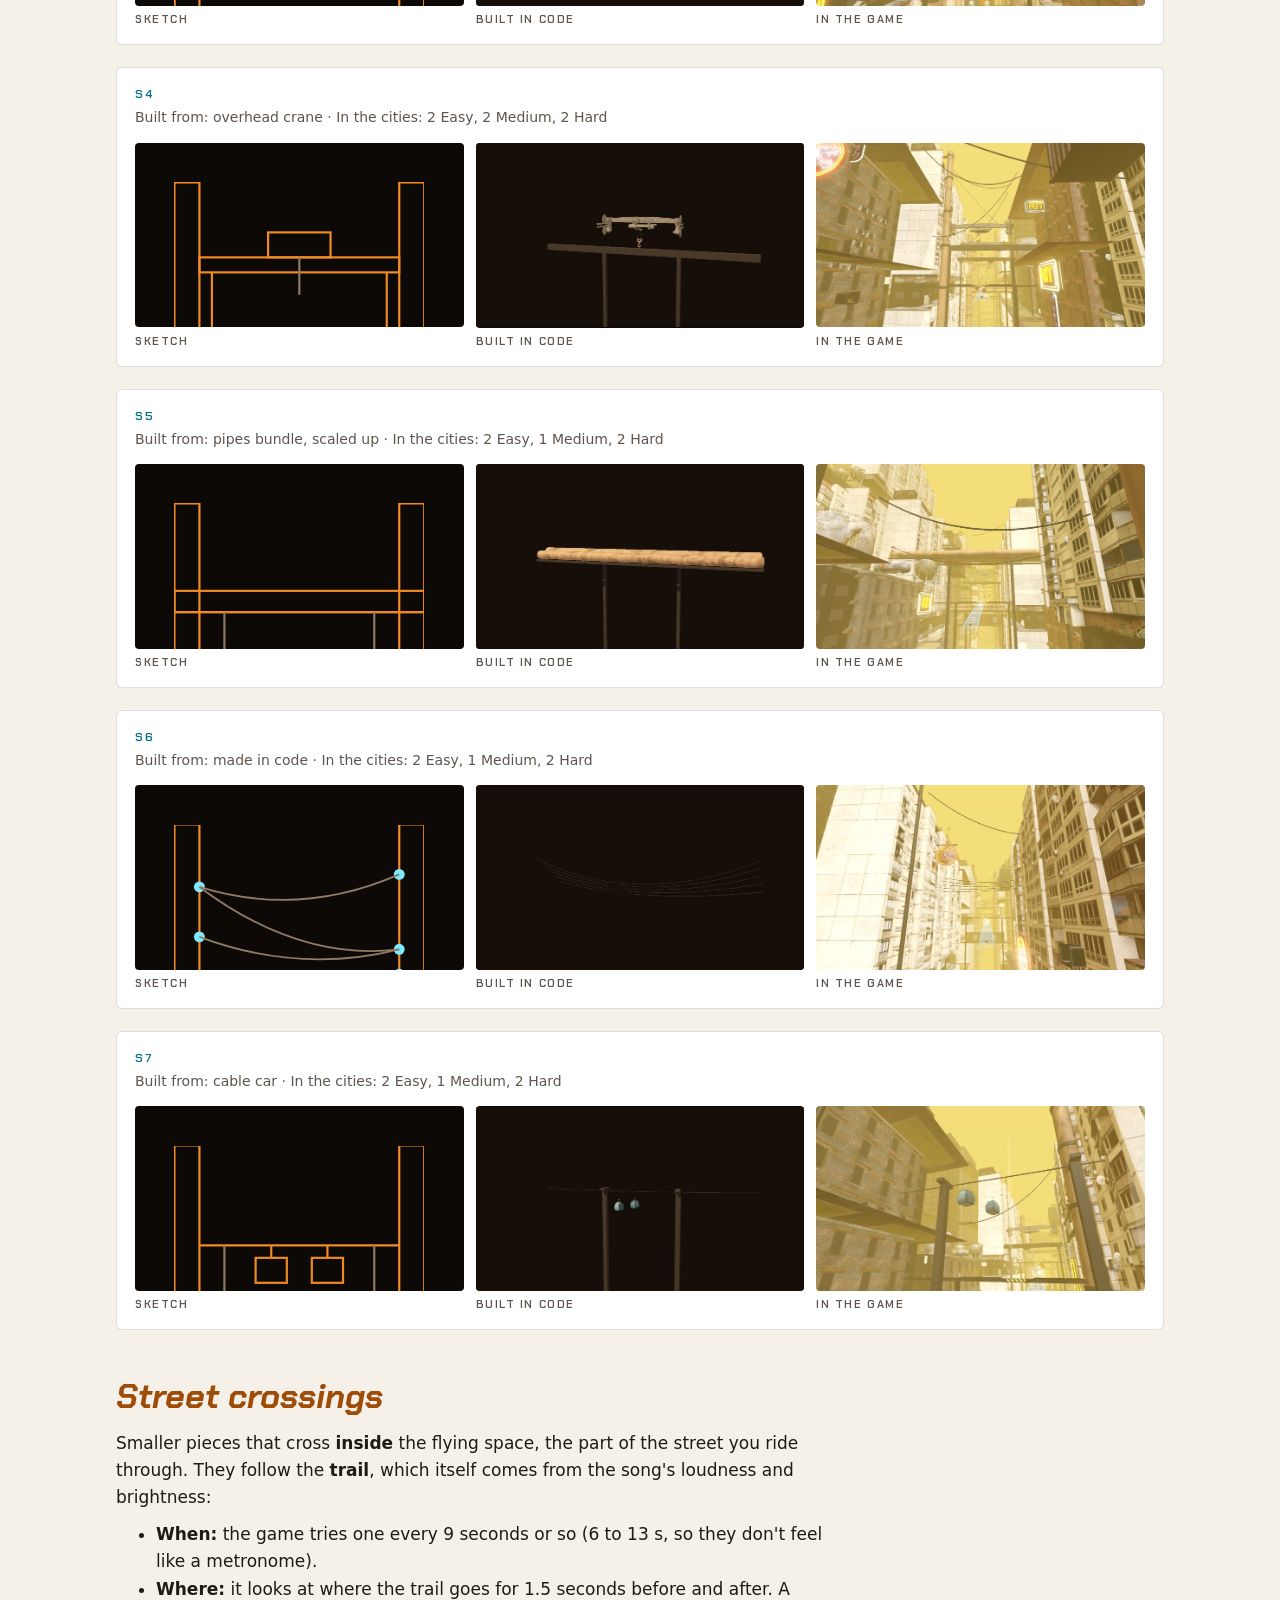
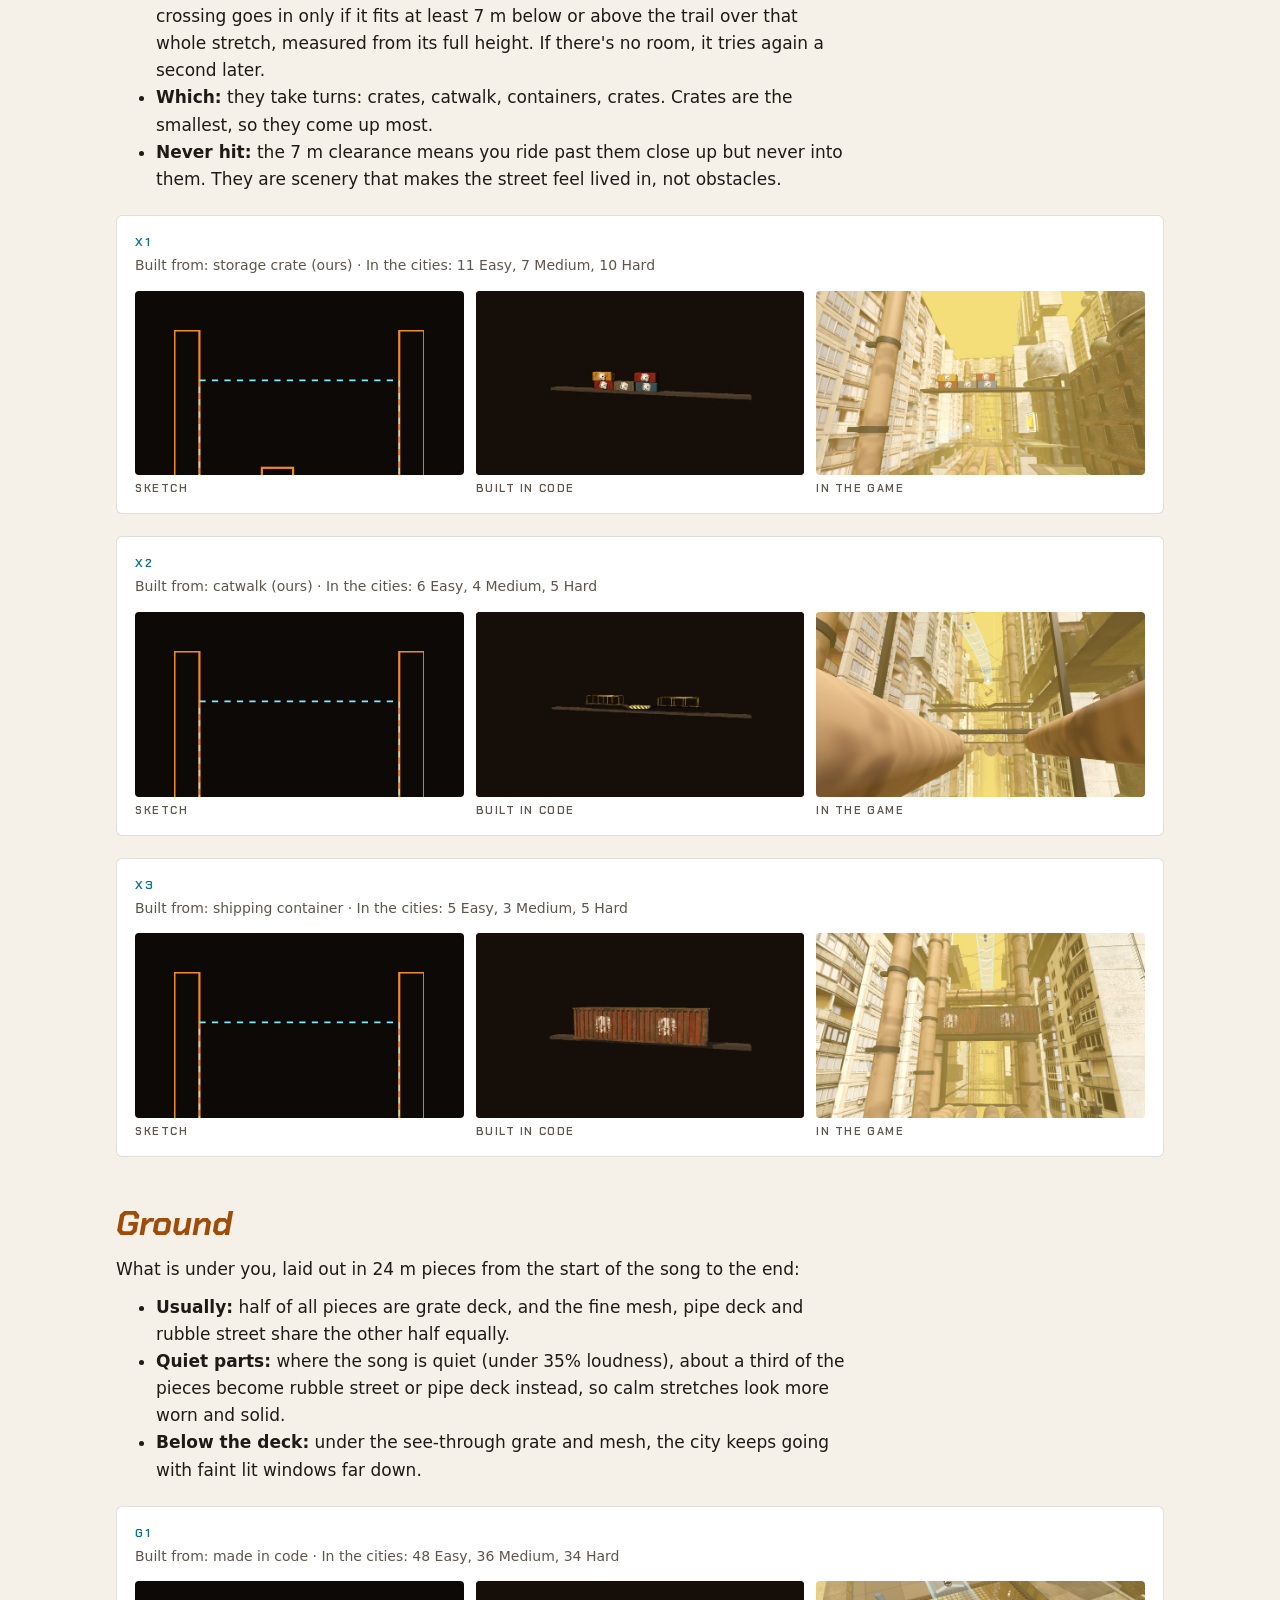
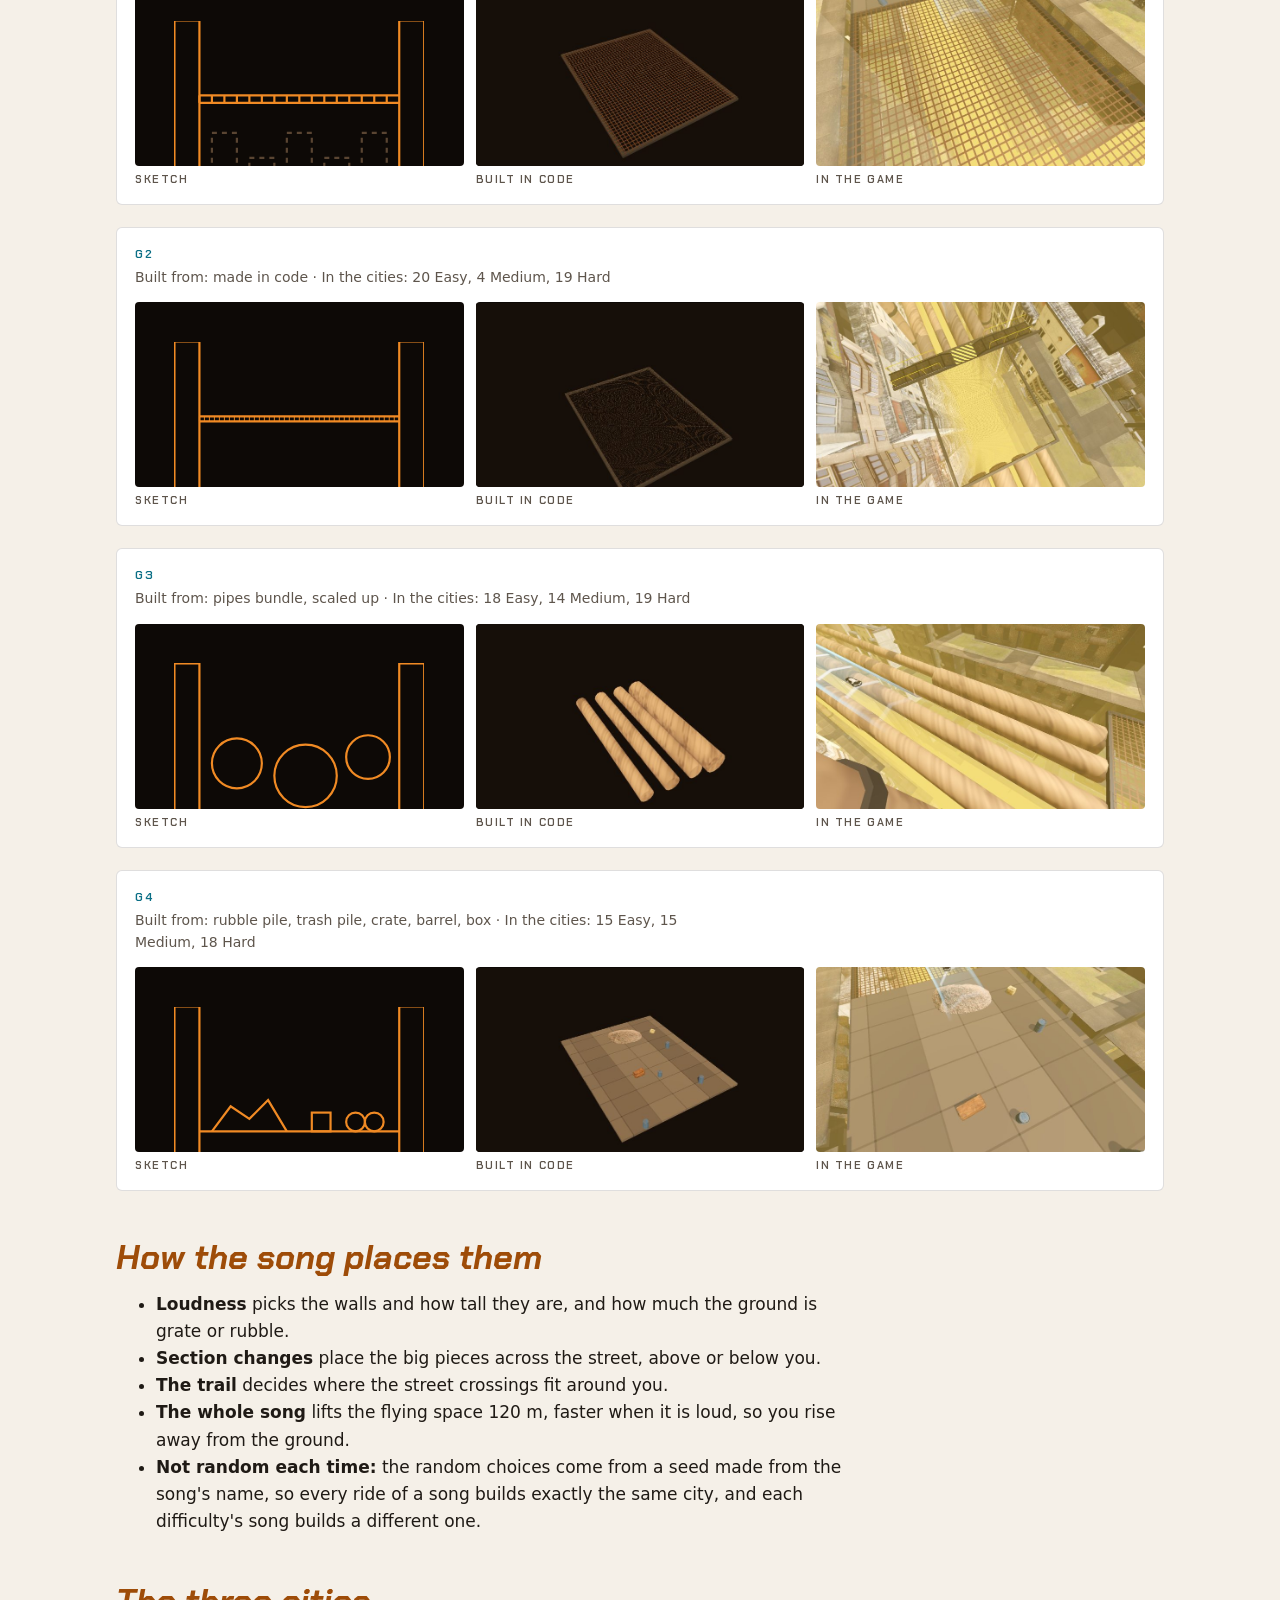
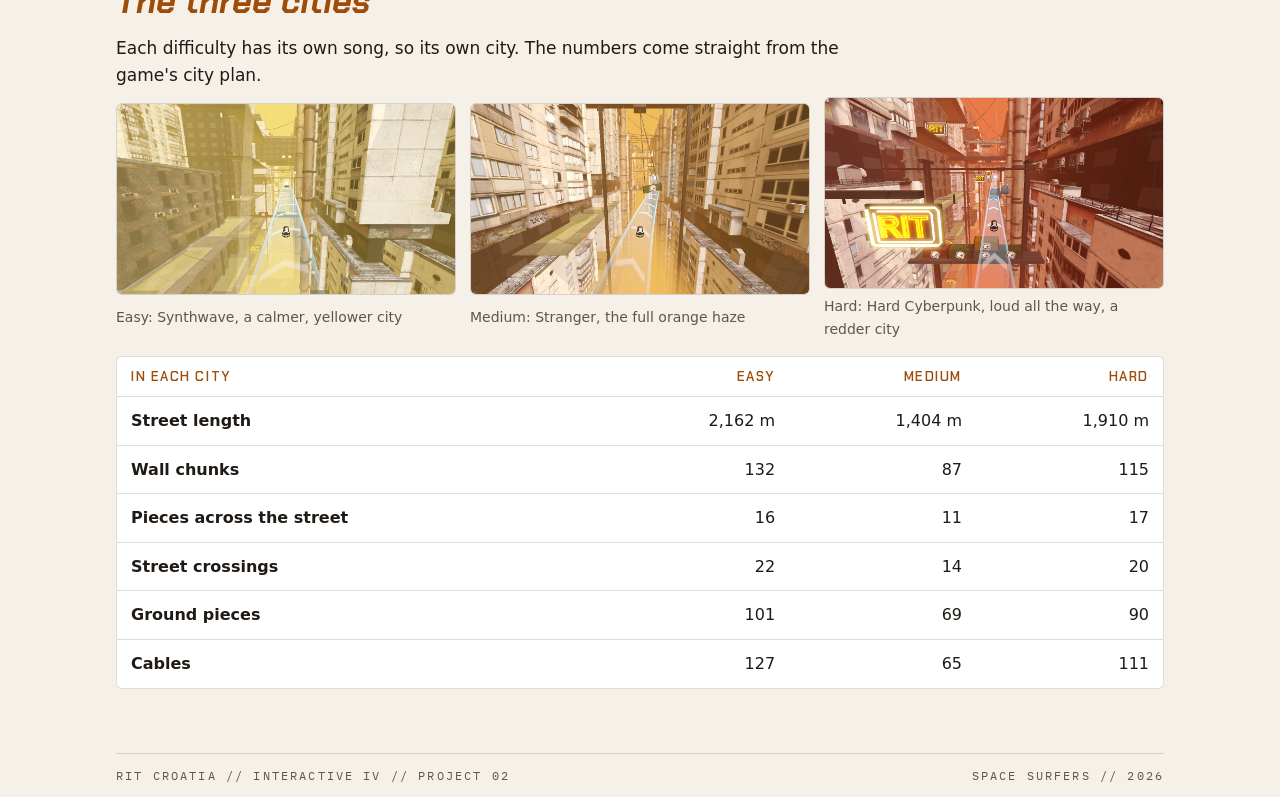
==== commit f014dea0: "City page: exact placement rules for walls, pieces across the street, crossings and ground Co-Author" ====
--- a/city/index.html
+++ b/city/index.html
@@ -68,28 +68,62 @@
   <div class="legend"><span><i style="border-color:#7fe9ff"></i>flying space and trail</span><span><i style="border-color:#f08a24"></i>buildings and structure</span><span><i style="border-color:#8f7b63;border-top-style:dashed"></i>cables, back rows, below the street</span></div>
 
   <h2 id="walls">Wall chunks</h2>
-  <p>Six kinds of wall, each 30 to 54 m of street. Both sides of the street use the same chunks, with the building sometimes turned around. Blue dots are anchors, where cables and signs attach.</p>
+  <p>Six kinds of wall, each 30 to 54 m of street. The game lays out each side of the street on its own, chunk after chunk, and picks every chunk from how loud the song is at that spot. Loudness is averaged over 4 seconds, so the walls change with the song's sections, not with single beats.</p>
+  <div class="table-wrap" style="margin-top:12px"><table>
+    <tr><th>Chance of each wall</th><th style="text-align:right">Quiet</th><th style="text-align:right">Middle</th><th style="text-align:right">Loud</th></tr>
+    <tr><td>W1 Tower</td><td class="n">15%</td><td class="n">32%</td><td class="n">35%</td></tr>
+    <tr><td>W2 Tenements</td><td class="n">35%</td><td class="n">9%</td><td class="n">never</td></tr>
+    <tr><td>W3 Pipe wall</td><td class="n">25%</td><td class="n">23%</td><td class="n">15%</td></tr>
+    <tr><td>W4 Tank gap</td><td class="n">25%</td><td class="n">9%</td><td class="n">never</td></tr>
+    <tr><td>W5 Hanging blocks</td><td class="n">never</td><td class="n">18%</td><td class="n">20%</td></tr>
+    <tr><td>W6 Sign alley</td><td class="n">never</td><td class="n">9%</td><td class="n">30%</td></tr>
+  </table></div>
+  <ul style="margin:12px 0 0;max-width:68ch">
+    <li><b>Quiet, middle, loud:</b> under 35% of the song's loudness, 35 to 70%, and above 70%.</li>
+    <li><b>Never twice in a row:</b> a wall is never followed by the same kind on its side of the street.</li>
+    <li><b>Roof height:</b> towers, pipe walls, hanging blocks and sign alleys rise 10 m above the flying space when it's quiet, up to 45 m when it's loud. Tenements and tank gaps stay low, between 6 m under and 4 m over its top, so light comes in.</li>
+    <li><b>Anchors:</b> four on each tall wall and two on each low one, on the face above the flying space, plus a pole on the roof of towers, tenements and tank gaps.</li>
+    <li><b>Cables:</b> each joins a left anchor to a right anchor at most 8 m further along the street, face to face or pole to pole, and never sags into the flying space. About a third of anchors get none, so the sky never fills up.</li>
+    <li><b>Both sides:</b> the same chunks, mirrored, with the building sometimes turned around. Behind each one the game adds two back rows and a far skyline, and about two thirds of the buildings get a colour wash so copies don't look the same.</li>
+  </ul>
   <div id="walls-list"></div>
 
   <h2 id="across">Across the street</h2>
-  <p>Seven kinds of pieces span the street from one building to the other, above the flying space or below it, at least every 14 seconds of song and at every section change. Every one reaches into both buildings or stands on columns, so nothing hangs in the air.</p>
+  <p>Big pieces that join the two buildings, always <b>outside</b> the flying space, so they mark the song without ever being in your way. They follow the song's <b>structure</b>:</p>
+  <ul style="margin:10px 0 0;max-width:68ch">
+    <li><b>When:</b> one at every section change the song analysis finds (for example verse to chorus). Where a stretch of the song has no section change for 14 seconds, the game adds one anyway, so you never go long without one.</li>
+    <li><b>Which:</b> they take turns in a fixed order: block above, skybridge, gantry, pipe bridge, block above, cable web, tram line, block below, then round again. That's why the block above shows up twice as often.</li>
+    <li><b>How high:</b> 4 to 9 m above the top of the flying space. The block below sits under the flying space, in the haze.</li>
+    <li><b>Held up:</b> every one reaches deep into both buildings or stands on columns that go down 70 m, so nothing hangs in the air.</li>
+  </ul>
   <div id="spans-list"></div>
 
   <h2 id="crossings">Street crossings</h2>
-  <p>Smaller scenery across the street, about every 9 seconds, only where the trail stays at least 7 m away from them. They are never in your way.</p>
+  <p>Smaller pieces that cross <b>inside</b> the flying space, the part of the street you ride through. They follow the <b>trail</b>, which itself comes from the song's loudness and brightness:</p>
+  <ul style="margin:10px 0 0;max-width:68ch">
+    <li><b>When:</b> the game tries one every 9 seconds or so (6 to 13 s, so they don't feel like a metronome).</li>
+    <li><b>Where:</b> it looks at where the trail goes for 1.5 seconds before and after. A crossing goes in only if it fits at least 7 m below or above the trail over that whole stretch, measured from its full height. If there's no room, it tries again a second later.</li>
+    <li><b>Which:</b> they take turns: crates, catwalk, containers, crates. Crates are the smallest, so they come up most.</li>
+    <li><b>Never hit:</b> the 7 m clearance means you ride past them close up but never into them. They are scenery that makes the street feel lived in, not obstacles.</li>
+  </ul>
   <div id="cross-list"></div>
 
   <h2 id="ground">Ground</h2>
-  <p>What is under you, in 24 m pieces. The grate deck is the base, with the others mixed in. Quiet parts of the song get more rubble and pipes.</p>
+  <p>What is under you, laid out in 24 m pieces from the start of the song to the end:</p>
+  <ul style="margin:10px 0 0;max-width:68ch">
+    <li><b>Usually:</b> half of all pieces are grate deck, and the fine mesh, pipe deck and rubble street share the other half equally.</li>
+    <li><b>Quiet parts:</b> where the song is quiet (under 35% loudness), about a third of the pieces become rubble street or pipe deck instead, so calm stretches look more worn and solid.</li>
+    <li><b>Below the deck:</b> under the see-through grate and mesh, the city keeps going with faint lit windows far down.</li>
+  </ul>
   <div id="ground-list"></div>
 
   <h2 id="rules">How the song places them</h2>
   <ul style="margin:8px 0 0;max-width:68ch">
-    <li><b>Loudness</b> sets height and busyness. Quiet parts get low tenements and tank gaps with open sky; loud parts get towers, hanging blocks and sign alleys.</li>
-    <li><b>Section changes</b> in the song get a piece across the street, so you feel the change.</li>
+    <li><b>Loudness</b> picks the walls and how tall they are, and how much the ground is grate or rubble.</li>
+    <li><b>Section changes</b> place the big pieces across the street, above or below you.</li>
+    <li><b>The trail</b> decides where the street crossings fit around you.</li>
     <li><b>The whole song</b> lifts the flying space 120 m, faster when it is loud, so you rise away from the ground.</li>
-    <li><b>Each song has its own seed</b>, so every ride of a song builds the same city, and each difficulty's song builds a different one.</li>
-    <li><b>Variety:</b> no wall kind follows itself, about two thirds of the buildings get a colour wash, and the same sign never shows twice in a row.</li>
+    <li><b>Not random each time:</b> the random choices come from a seed made from the song's name, so every ride of a song builds exactly the same city, and each difficulty's song builds a different one.</li>
   </ul>
 
   <h2 id="counts">The three cities</h2>
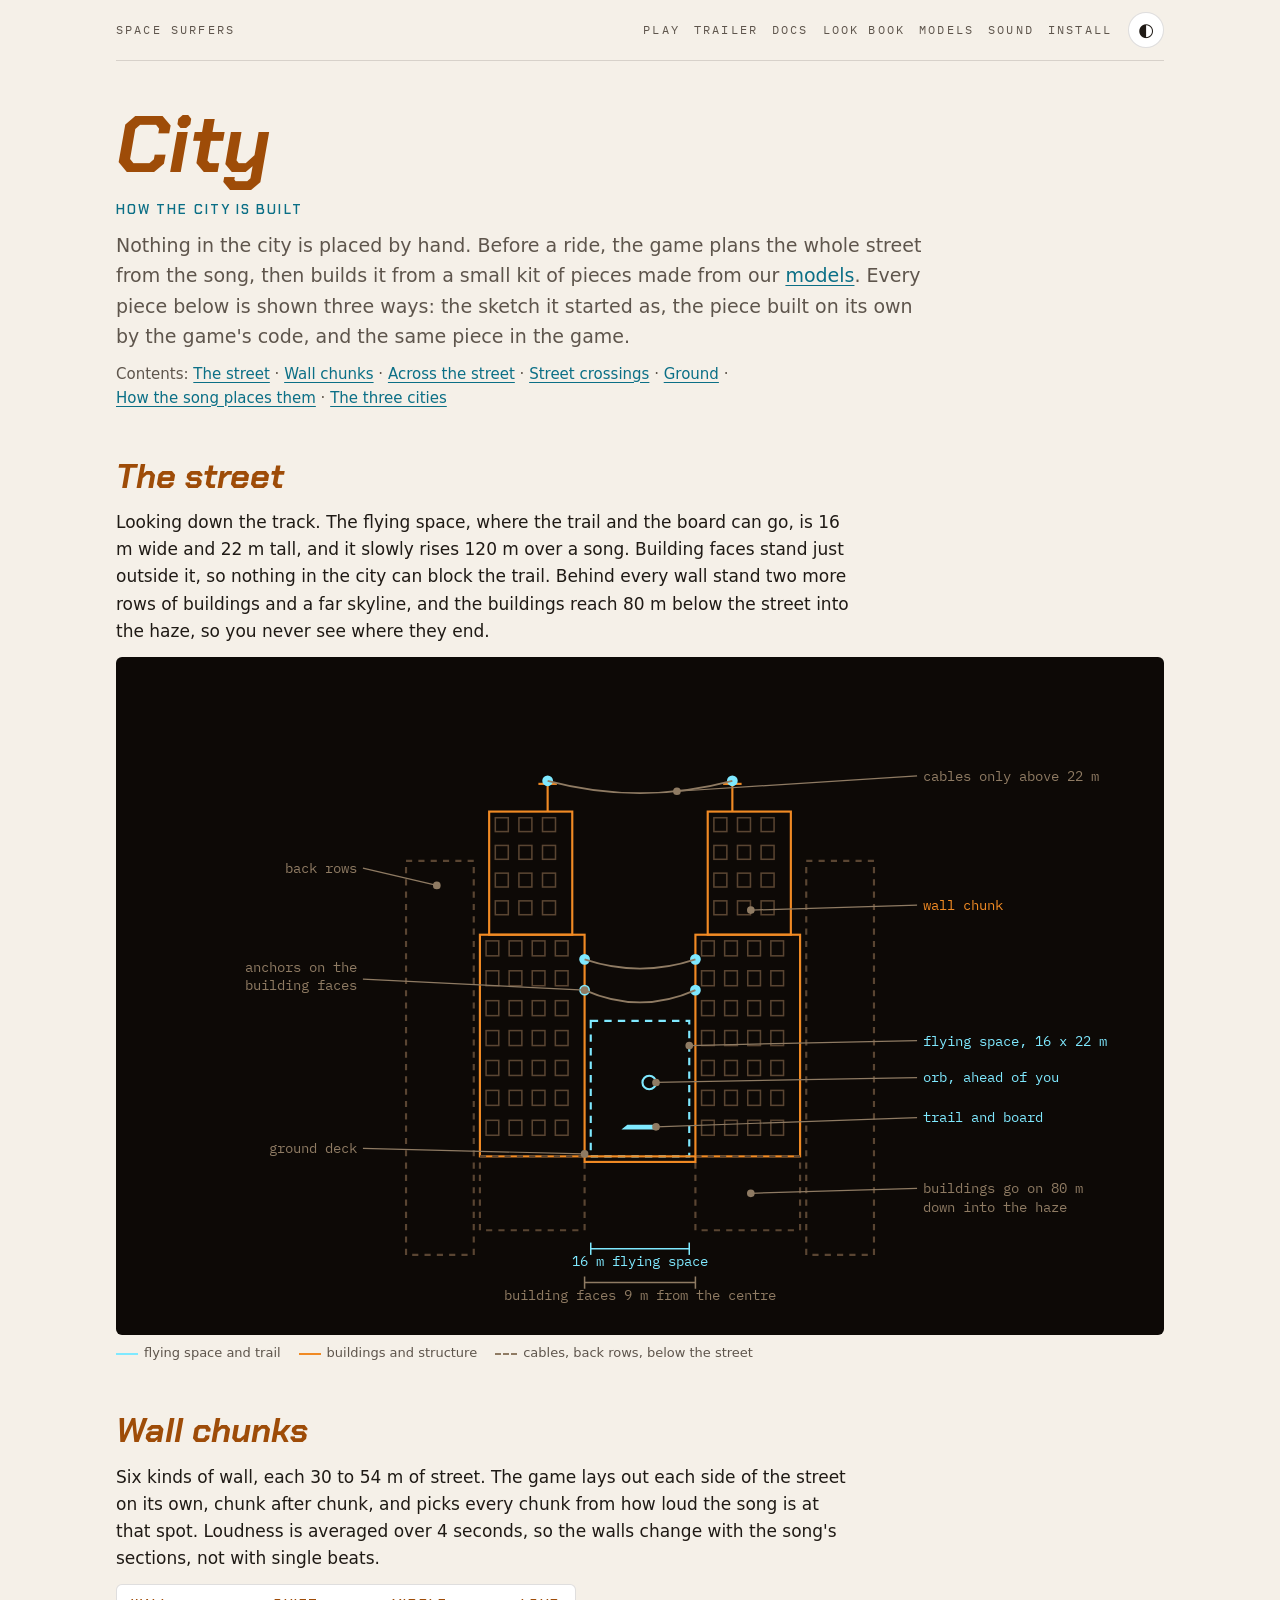
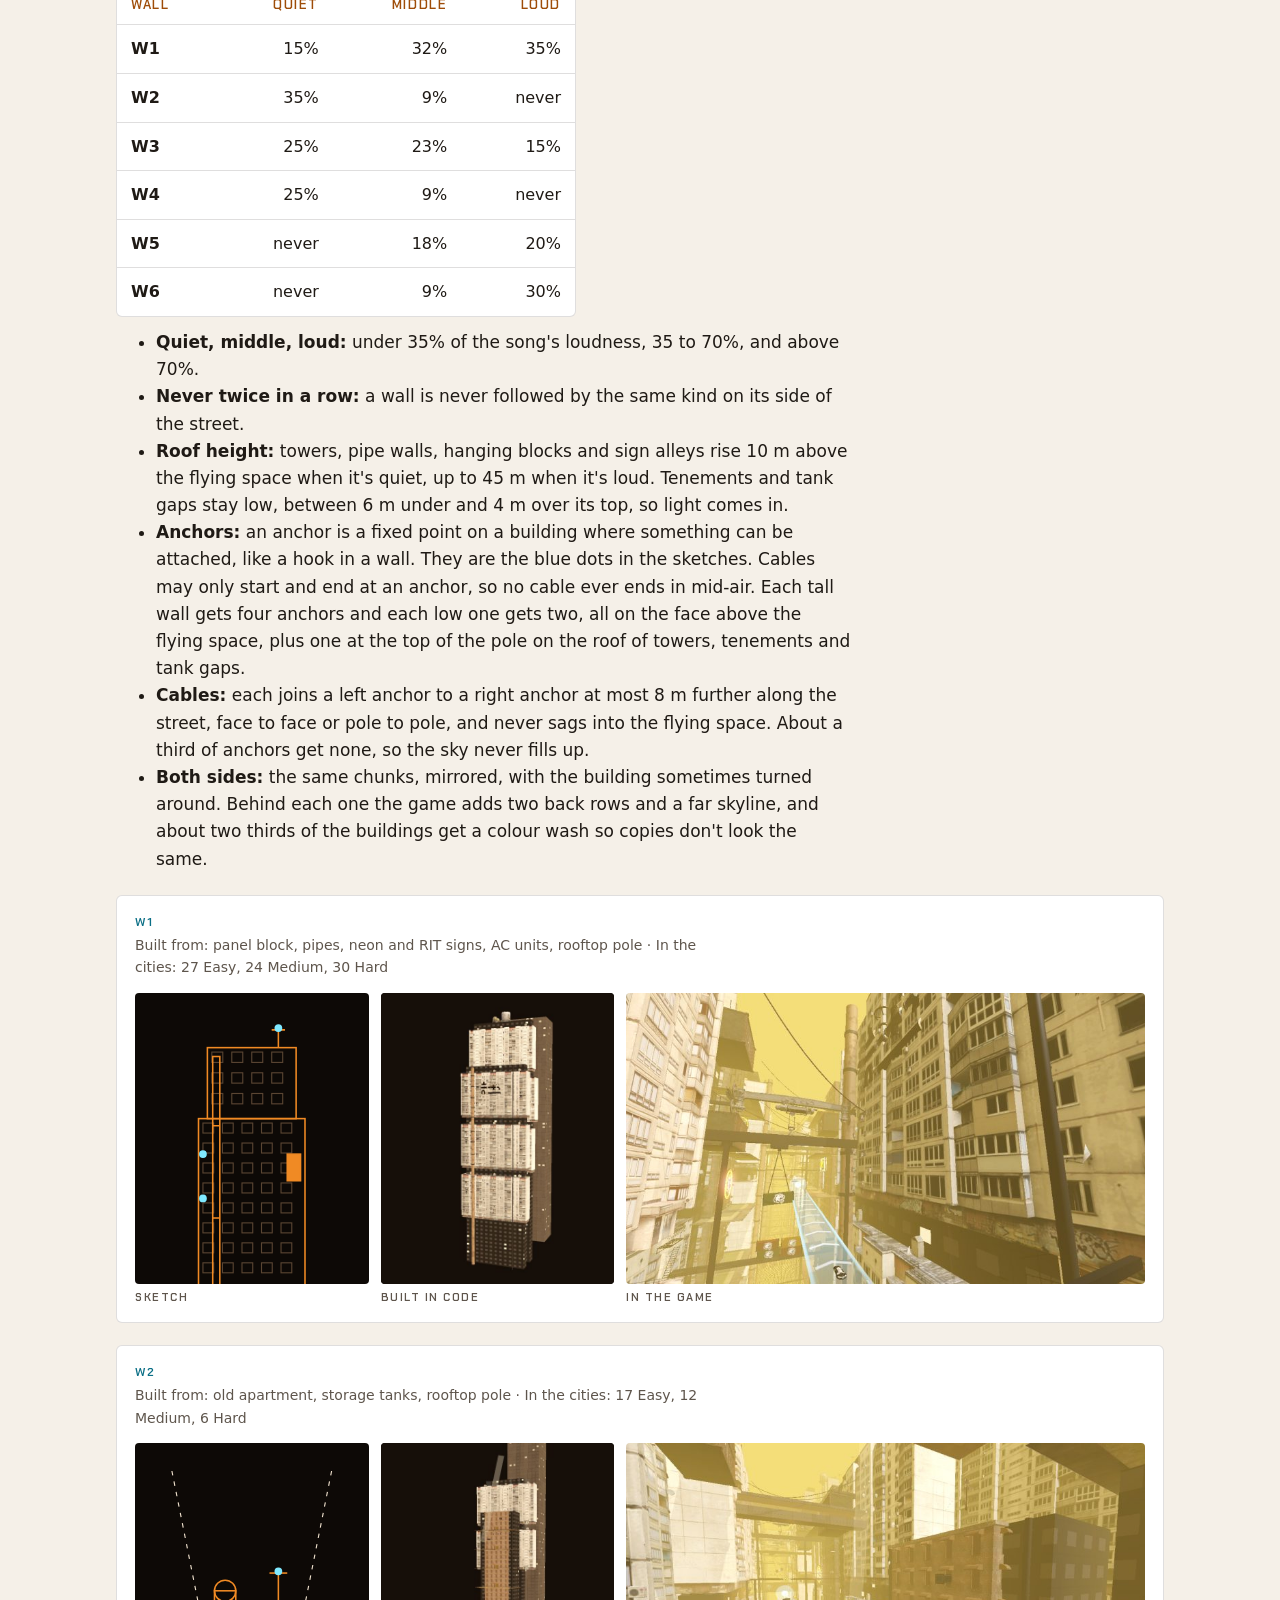
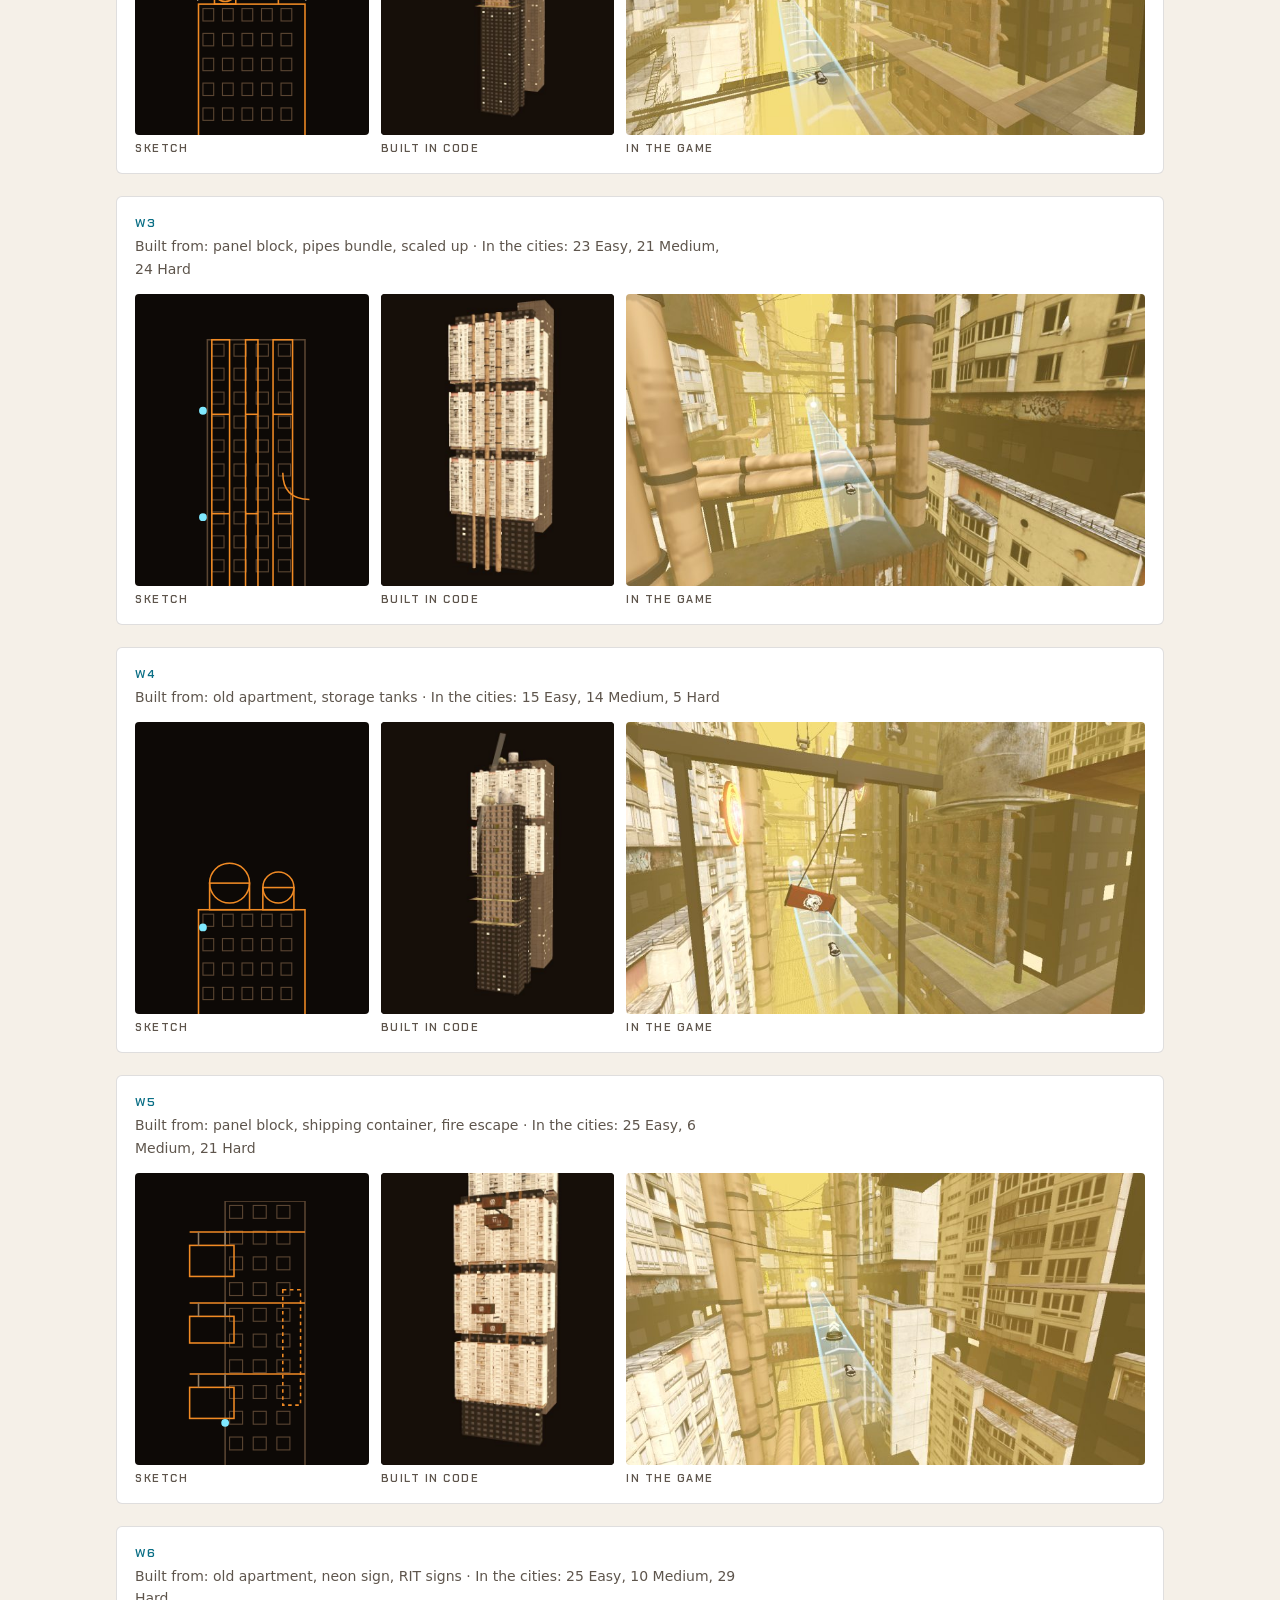
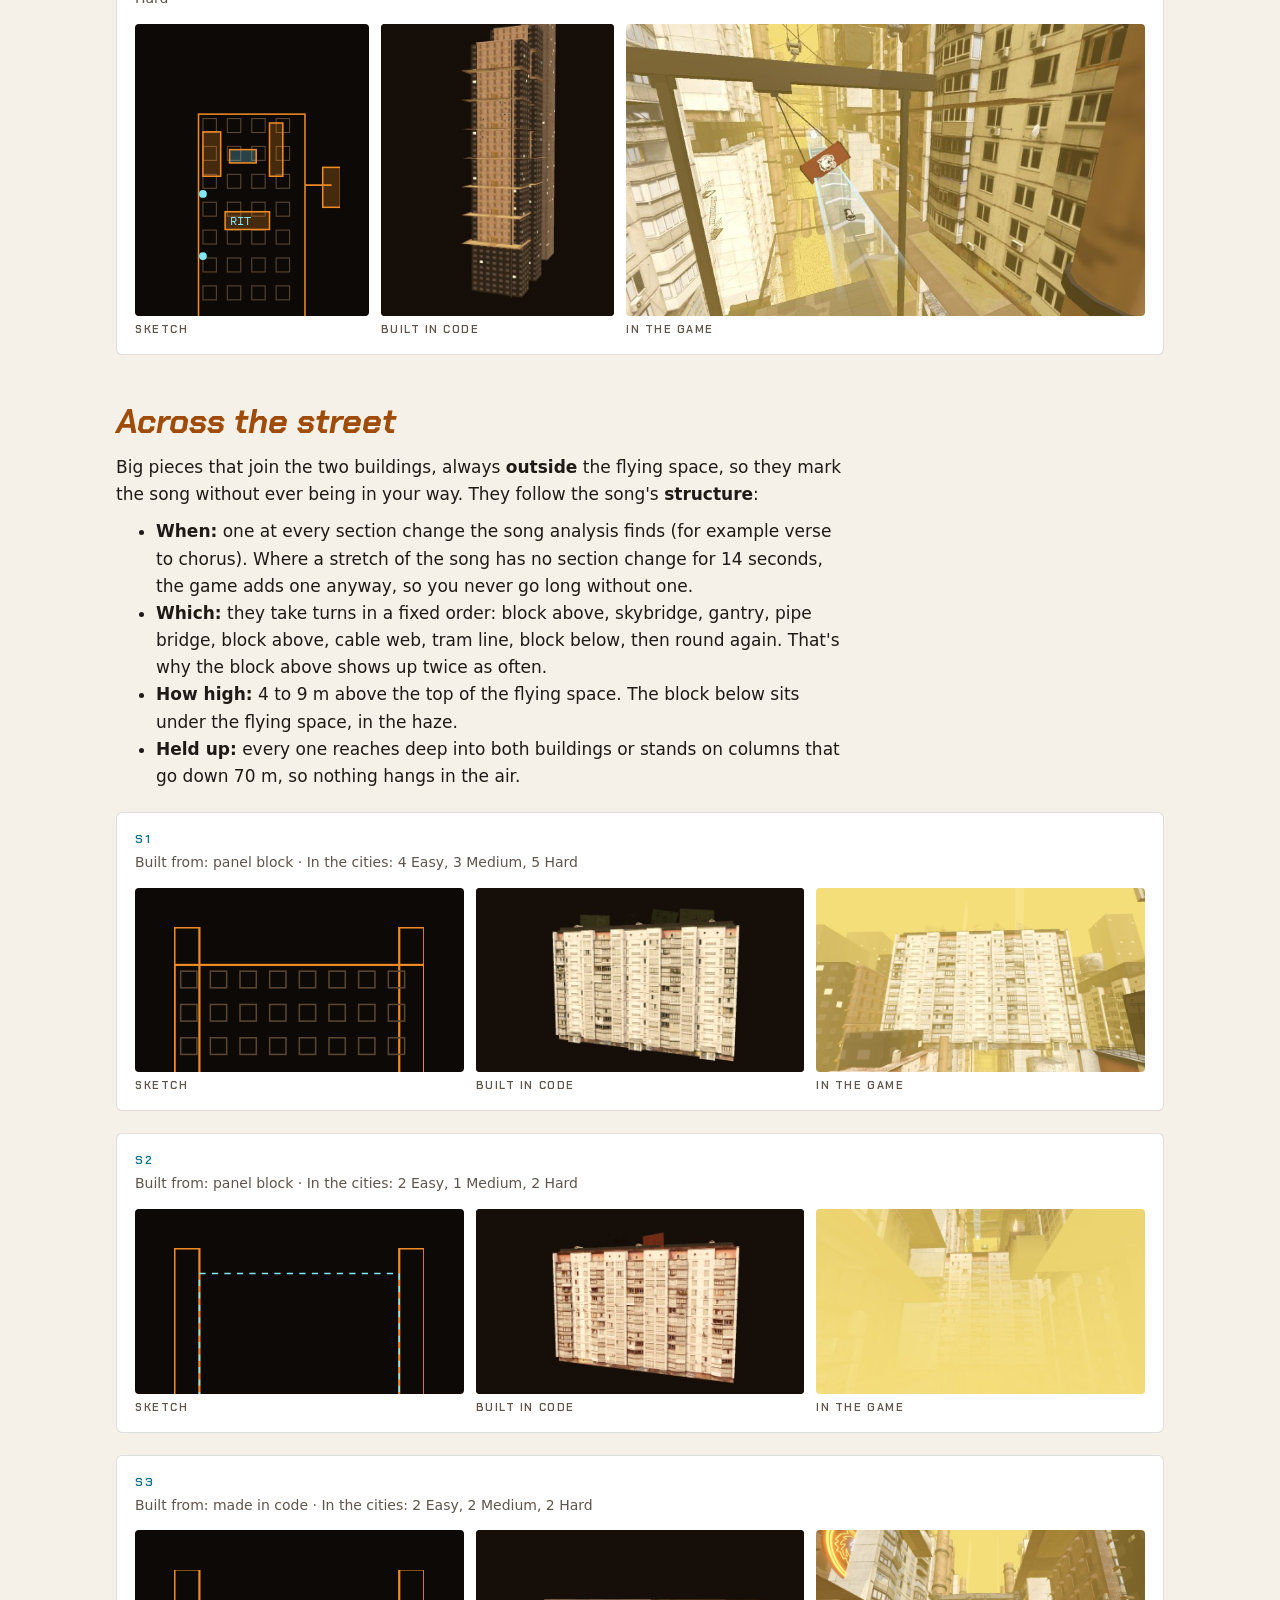
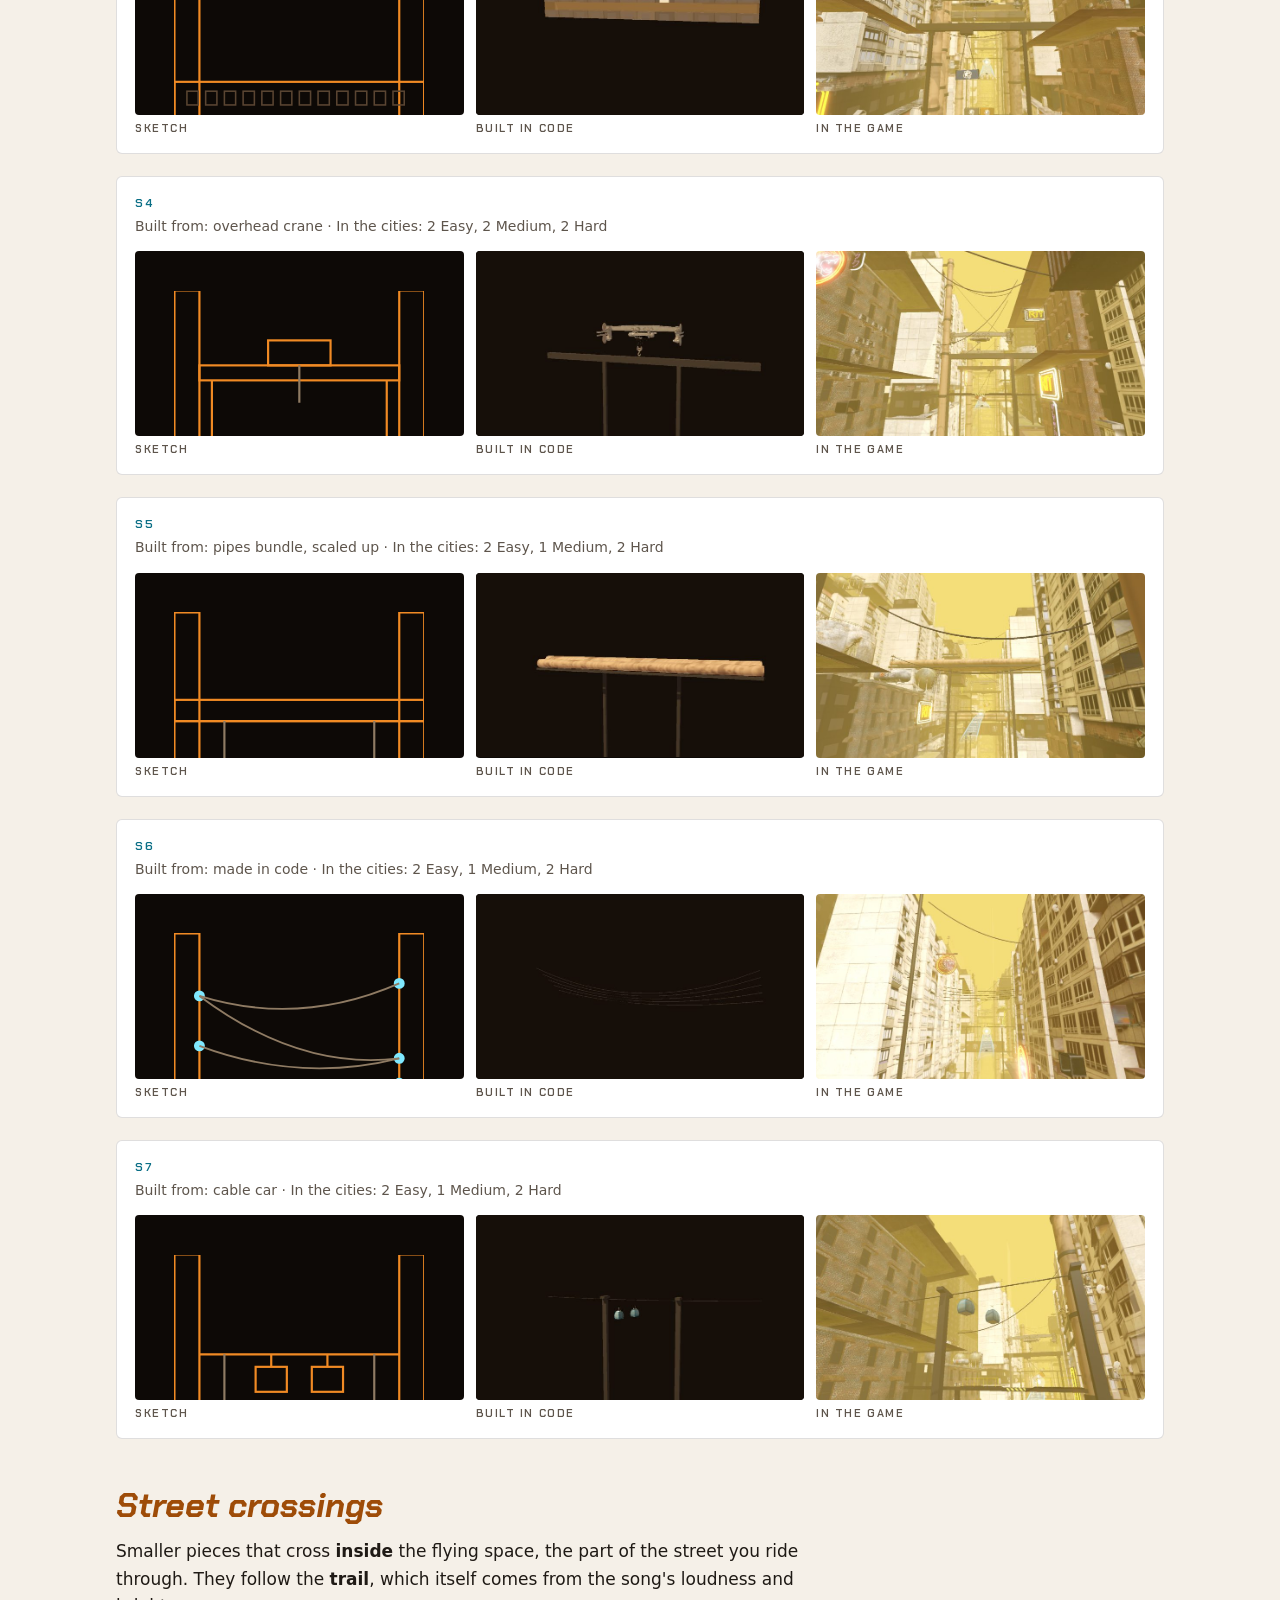
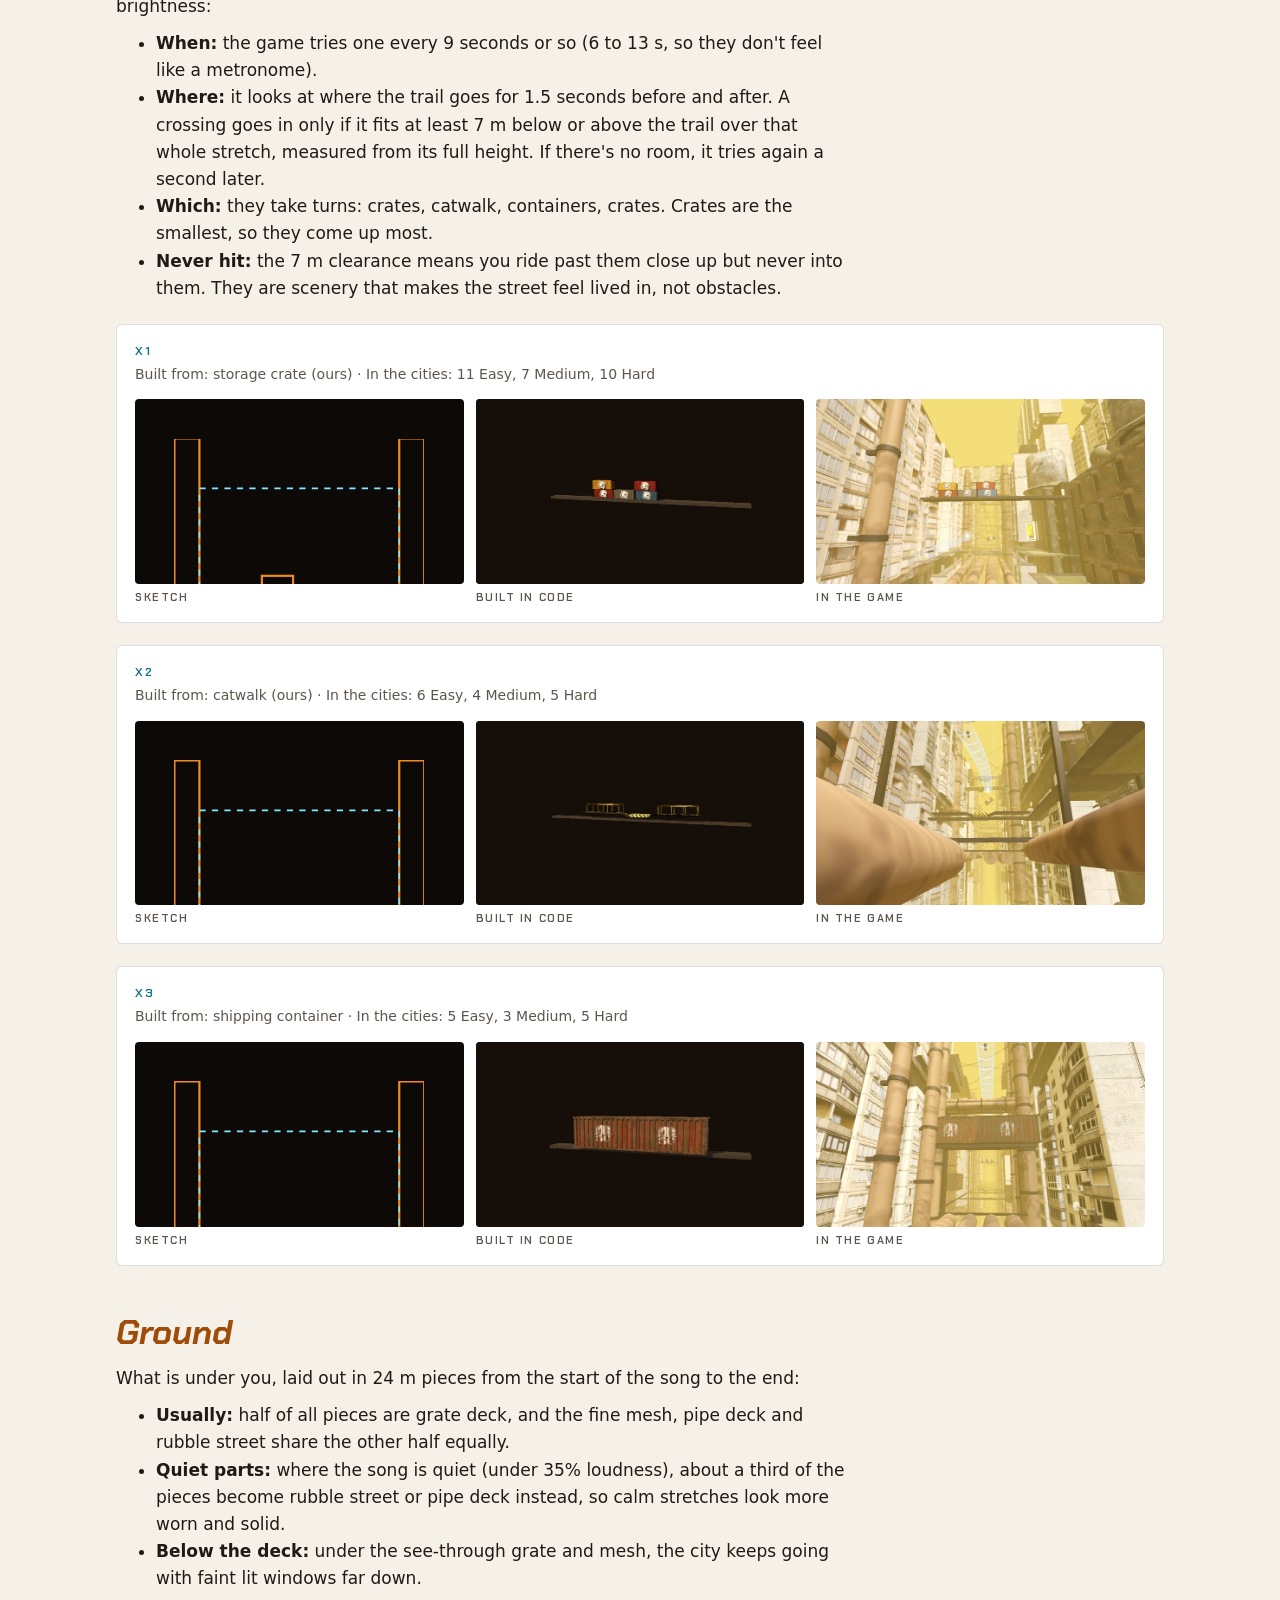
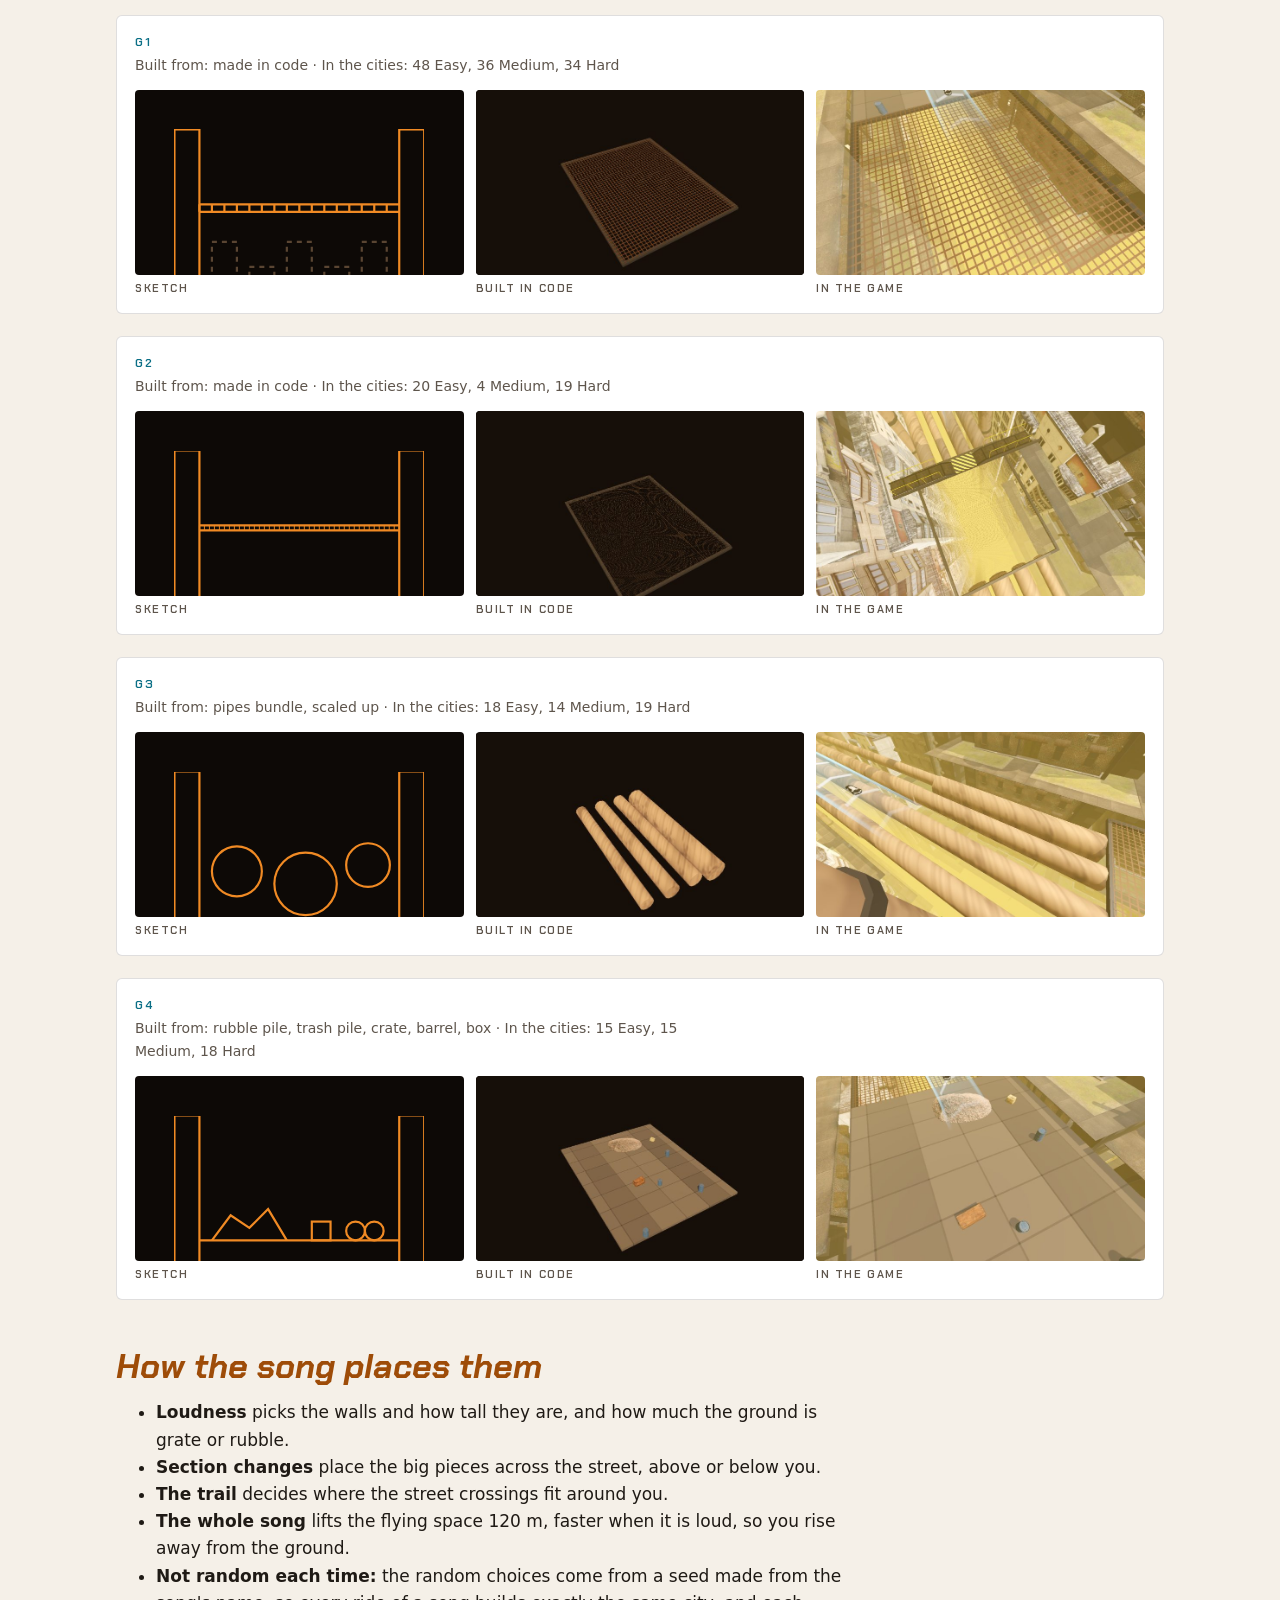
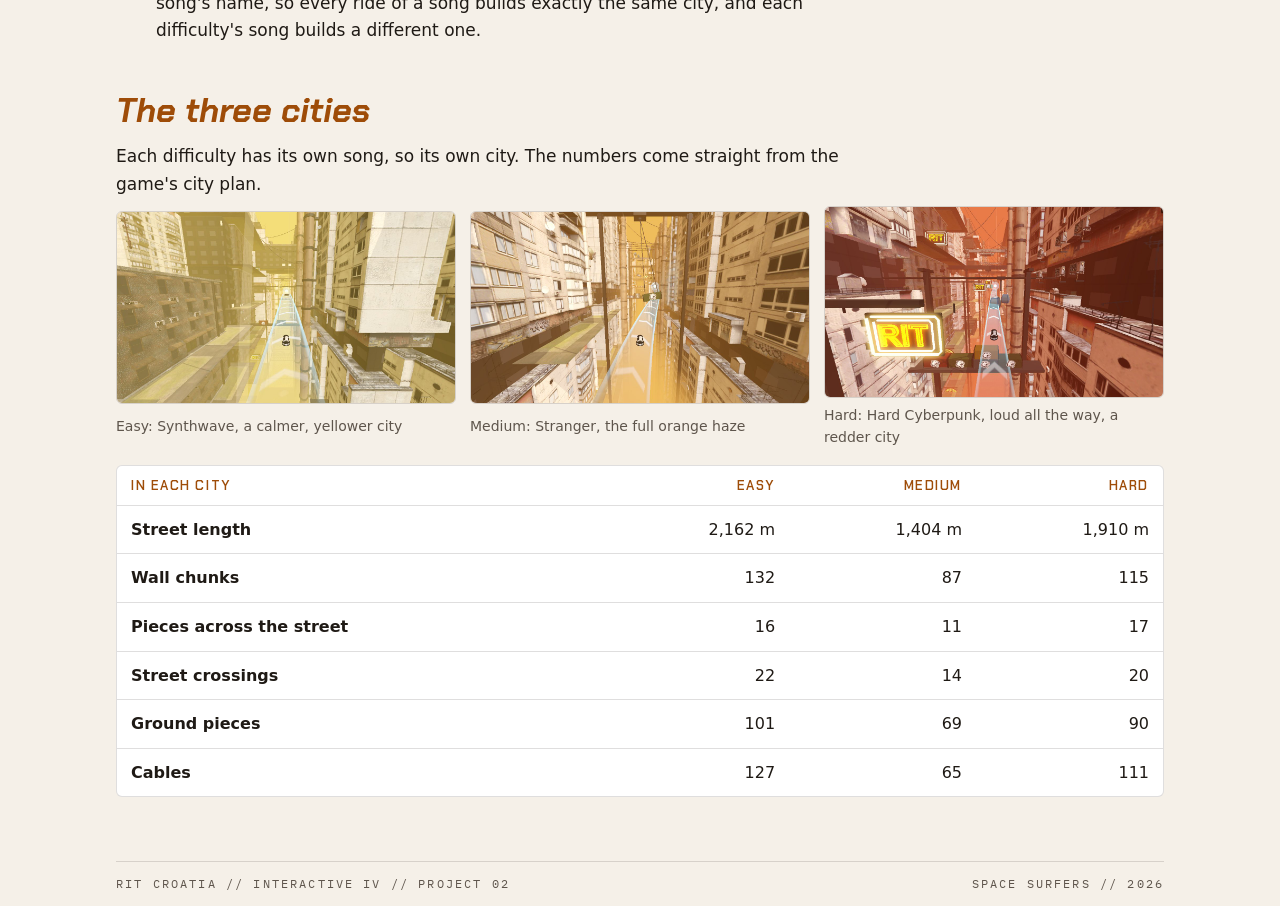
==== commit ff38b602: "City page: wall chance table by code only and narrower; explain what an anchor is Co-Authored-By: Cl" ====
--- a/city/index.html
+++ b/city/index.html
@@ -69,20 +69,20 @@
 
   <h2 id="walls">Wall chunks</h2>
   <p>Six kinds of wall, each 30 to 54 m of street. The game lays out each side of the street on its own, chunk after chunk, and picks every chunk from how loud the song is at that spot. Loudness is averaged over 4 seconds, so the walls change with the song's sections, not with single beats.</p>
-  <div class="table-wrap" style="margin-top:12px"><table>
-    <tr><th>Chance of each wall</th><th style="text-align:right">Quiet</th><th style="text-align:right">Middle</th><th style="text-align:right">Loud</th></tr>
-    <tr><td>W1 Tower</td><td class="n">15%</td><td class="n">32%</td><td class="n">35%</td></tr>
-    <tr><td>W2 Tenements</td><td class="n">35%</td><td class="n">9%</td><td class="n">never</td></tr>
-    <tr><td>W3 Pipe wall</td><td class="n">25%</td><td class="n">23%</td><td class="n">15%</td></tr>
-    <tr><td>W4 Tank gap</td><td class="n">25%</td><td class="n">9%</td><td class="n">never</td></tr>
-    <tr><td>W5 Hanging blocks</td><td class="n">never</td><td class="n">18%</td><td class="n">20%</td></tr>
-    <tr><td>W6 Sign alley</td><td class="n">never</td><td class="n">9%</td><td class="n">30%</td></tr>
+  <div class="table-wrap" style="margin-top:12px;max-width:460px"><table>
+    <tr><th>Wall</th><th style="text-align:right">Quiet</th><th style="text-align:right">Middle</th><th style="text-align:right">Loud</th></tr>
+    <tr><td>W1</td><td class="n">15%</td><td class="n">32%</td><td class="n">35%</td></tr>
+    <tr><td>W2</td><td class="n">35%</td><td class="n">9%</td><td class="n">never</td></tr>
+    <tr><td>W3</td><td class="n">25%</td><td class="n">23%</td><td class="n">15%</td></tr>
+    <tr><td>W4</td><td class="n">25%</td><td class="n">9%</td><td class="n">never</td></tr>
+    <tr><td>W5</td><td class="n">never</td><td class="n">18%</td><td class="n">20%</td></tr>
+    <tr><td>W6</td><td class="n">never</td><td class="n">9%</td><td class="n">30%</td></tr>
   </table></div>
   <ul style="margin:12px 0 0;max-width:68ch">
     <li><b>Quiet, middle, loud:</b> under 35% of the song's loudness, 35 to 70%, and above 70%.</li>
     <li><b>Never twice in a row:</b> a wall is never followed by the same kind on its side of the street.</li>
     <li><b>Roof height:</b> towers, pipe walls, hanging blocks and sign alleys rise 10 m above the flying space when it's quiet, up to 45 m when it's loud. Tenements and tank gaps stay low, between 6 m under and 4 m over its top, so light comes in.</li>
-    <li><b>Anchors:</b> four on each tall wall and two on each low one, on the face above the flying space, plus a pole on the roof of towers, tenements and tank gaps.</li>
+    <li><b>Anchors:</b> an anchor is a fixed point on a building where something can be attached, like a hook in a wall. They are the blue dots in the sketches. Cables may only start and end at an anchor, so no cable ever ends in mid-air. Each tall wall gets four anchors and each low one gets two, all on the face above the flying space, plus one at the top of the pole on the roof of towers, tenements and tank gaps.</li>
     <li><b>Cables:</b> each joins a left anchor to a right anchor at most 8 m further along the street, face to face or pole to pole, and never sags into the flying space. About a third of anchors get none, so the sky never fills up.</li>
     <li><b>Both sides:</b> the same chunks, mirrored, with the building sometimes turned around. Behind each one the game adds two back rows and a far skyline, and about two thirds of the buildings get a colour wash so copies don't look the same.</li>
   </ul>
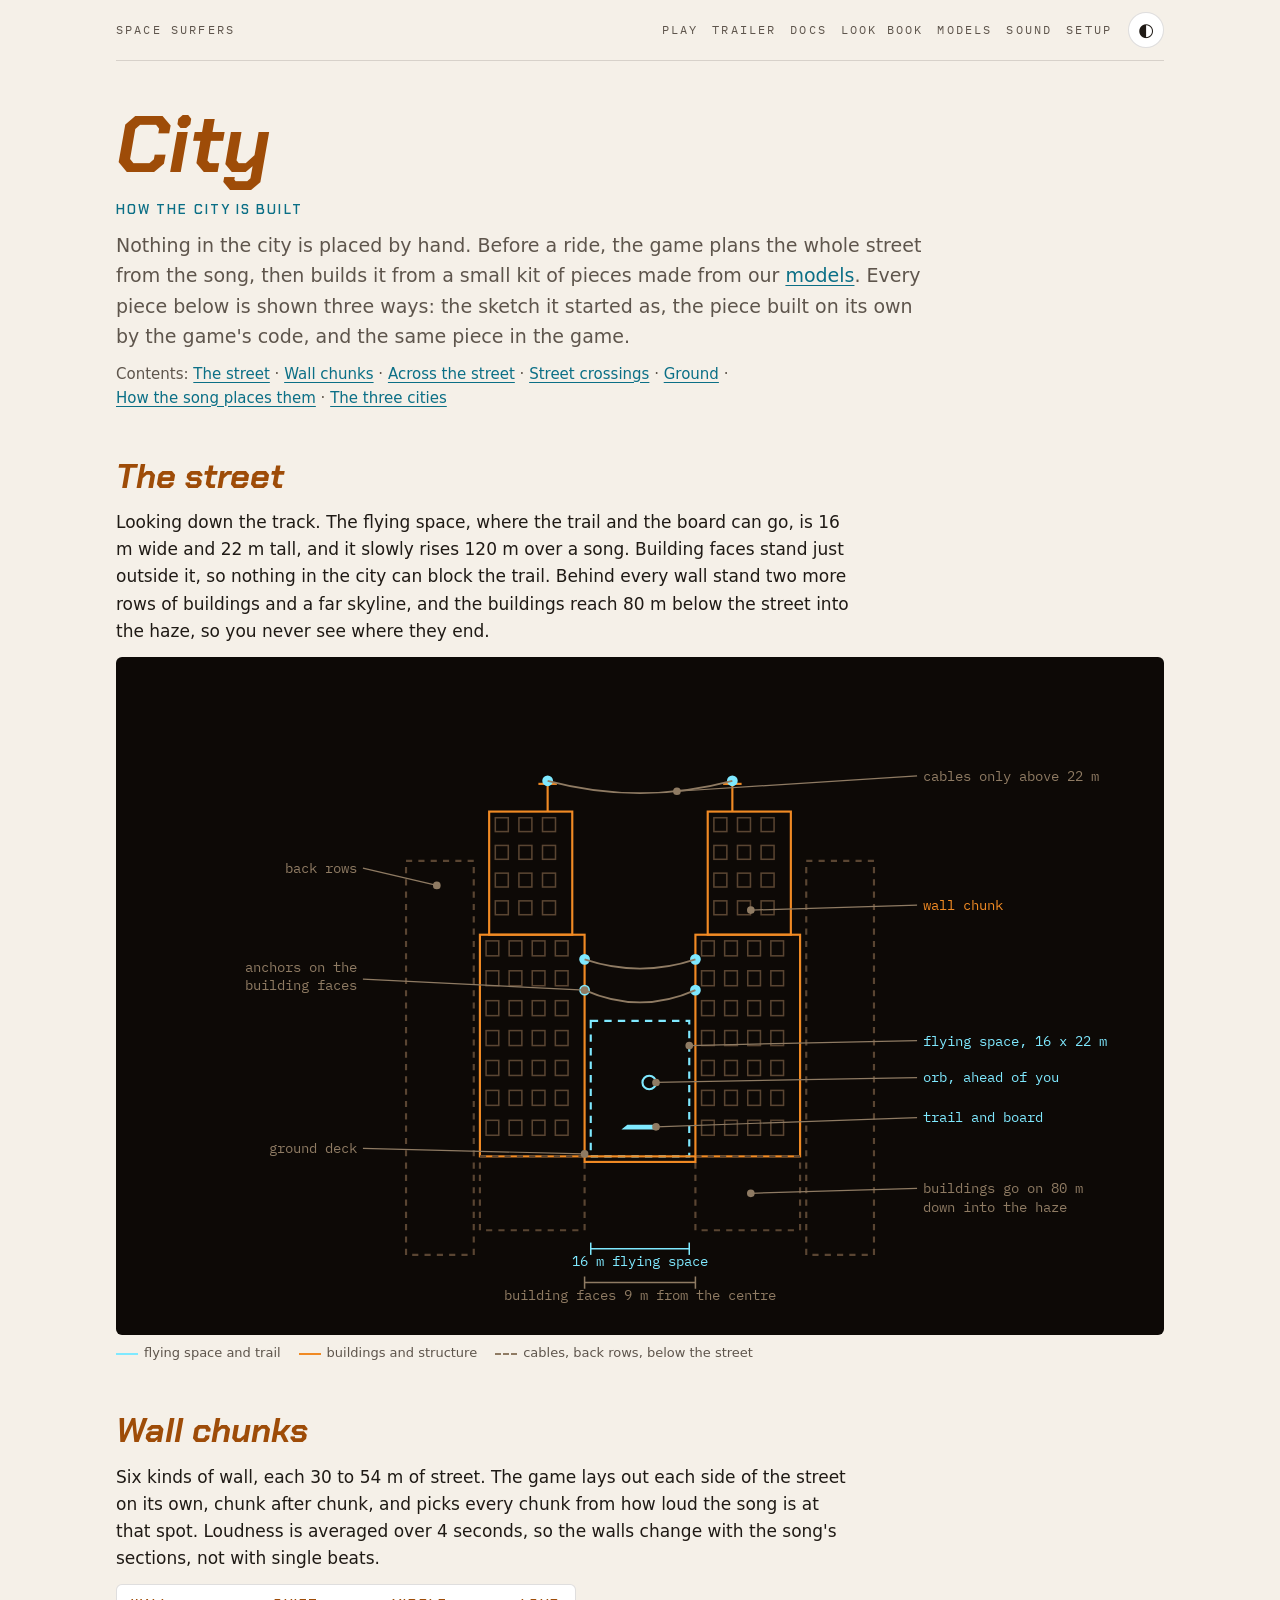
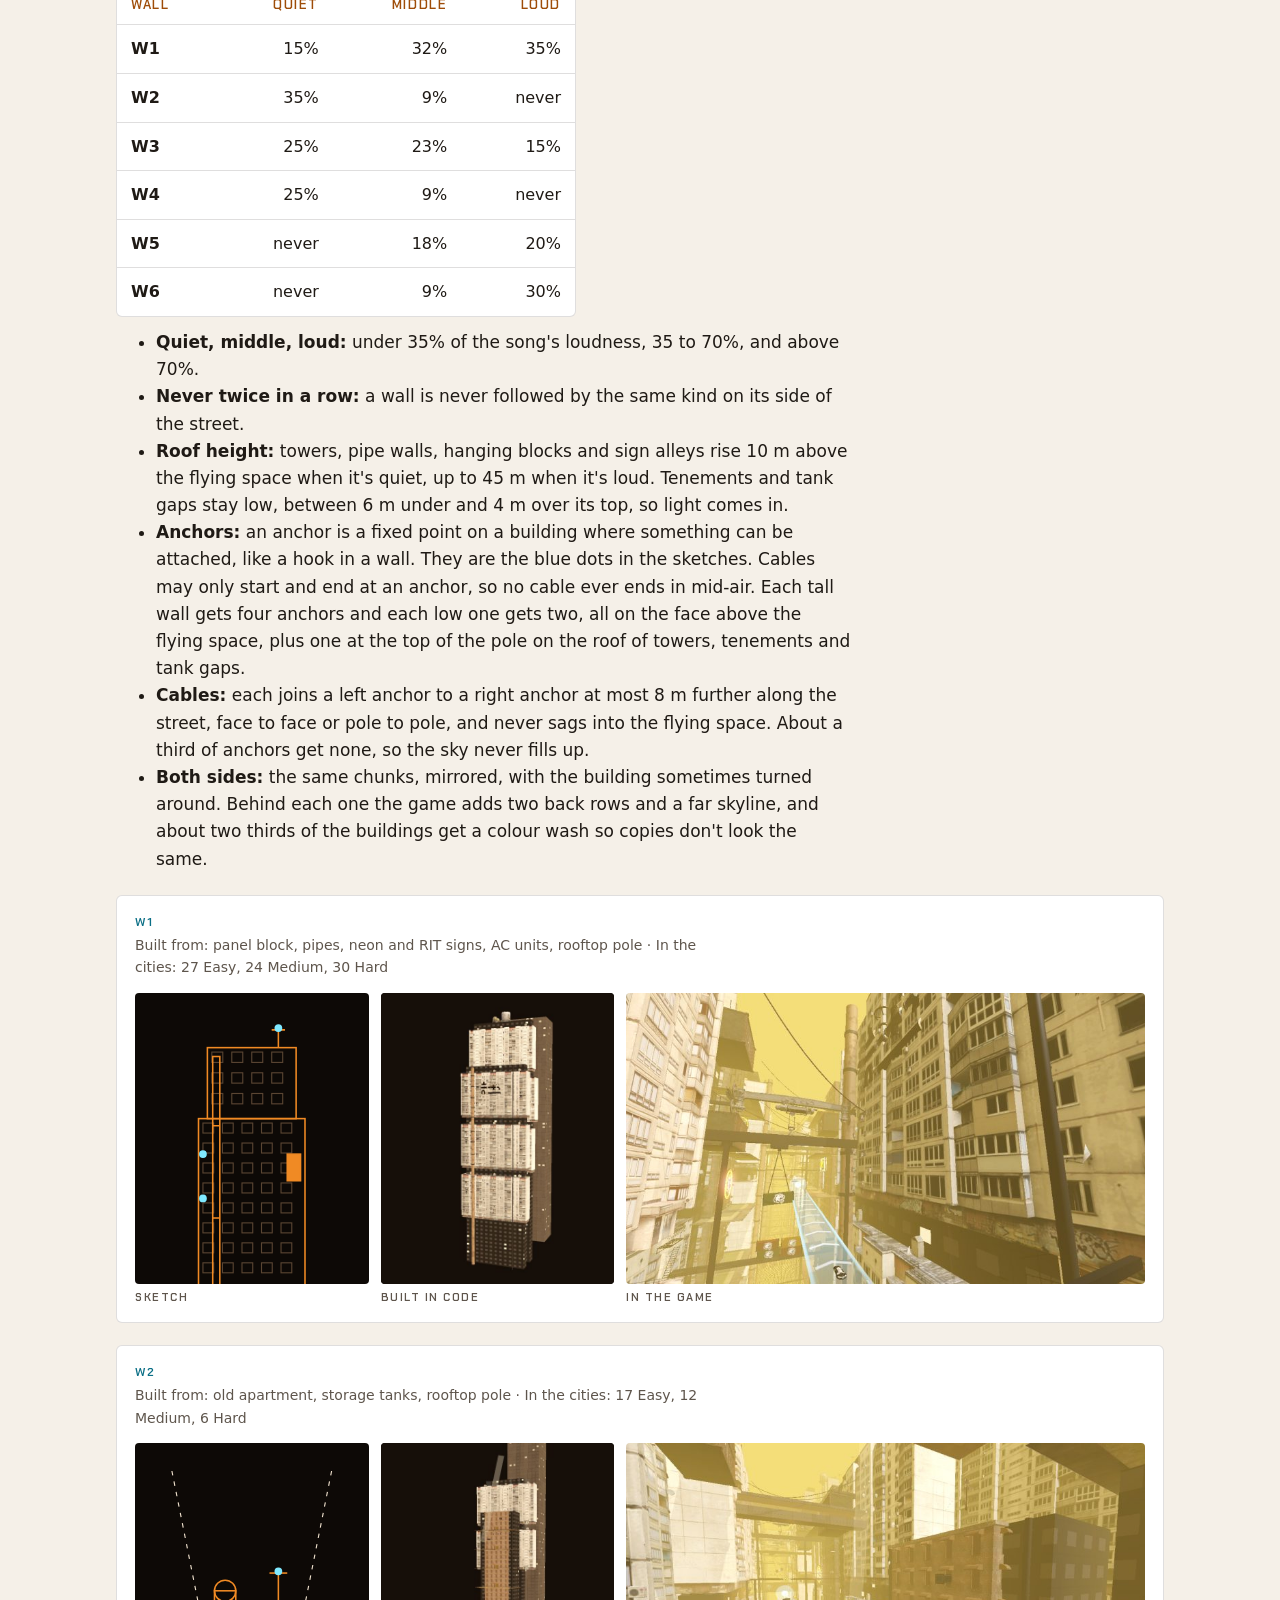
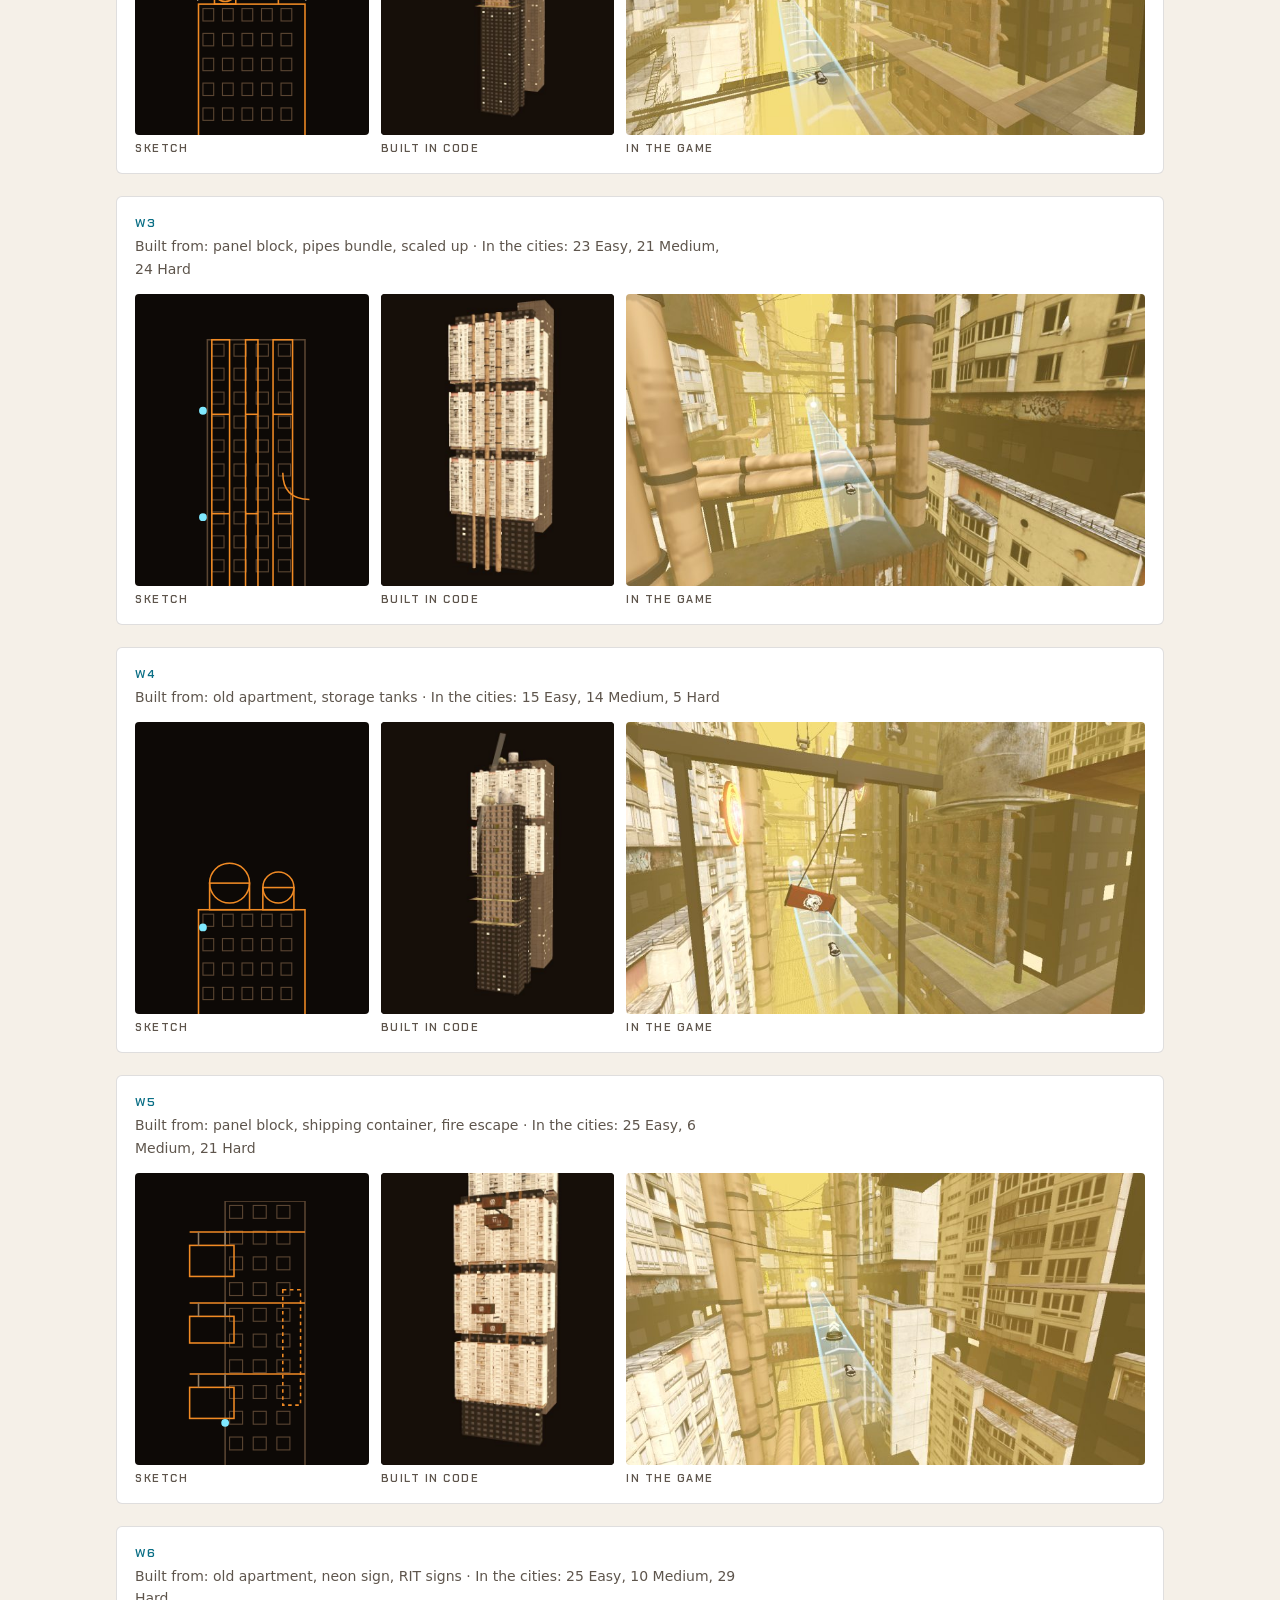
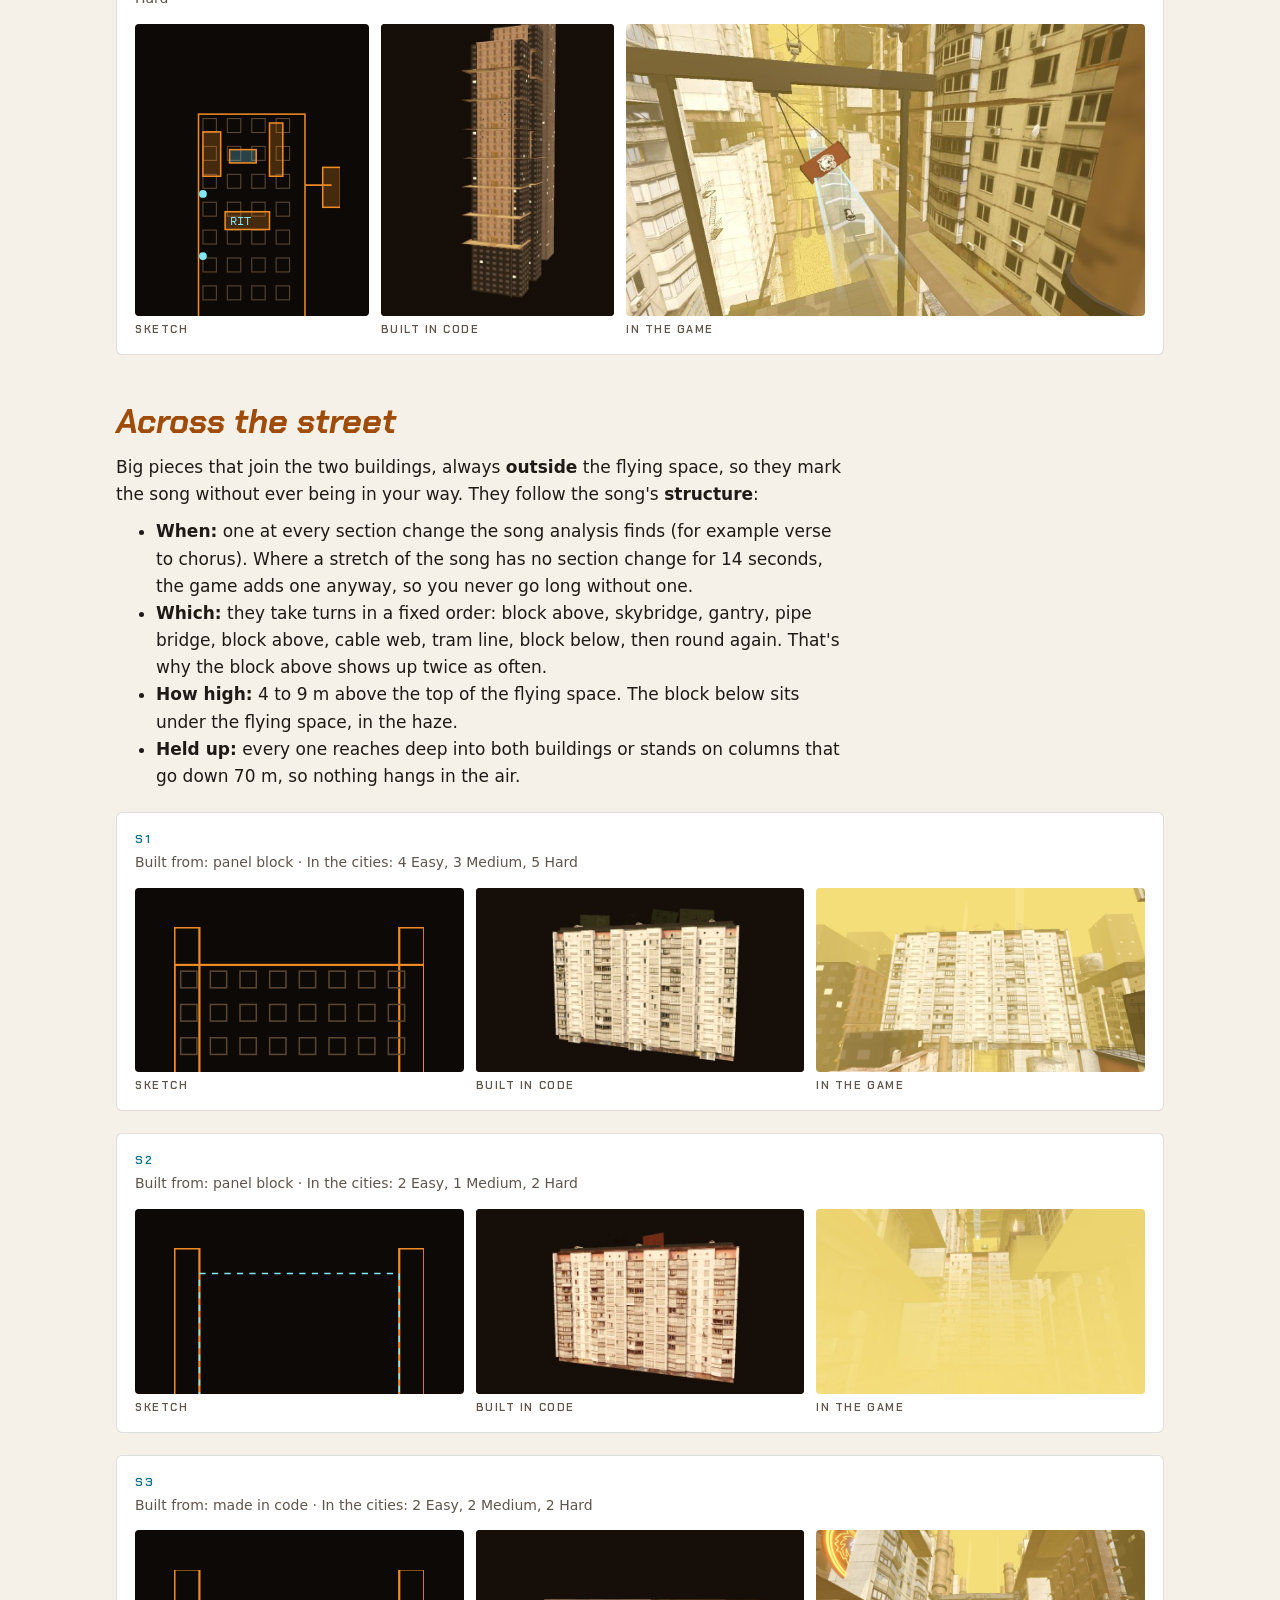
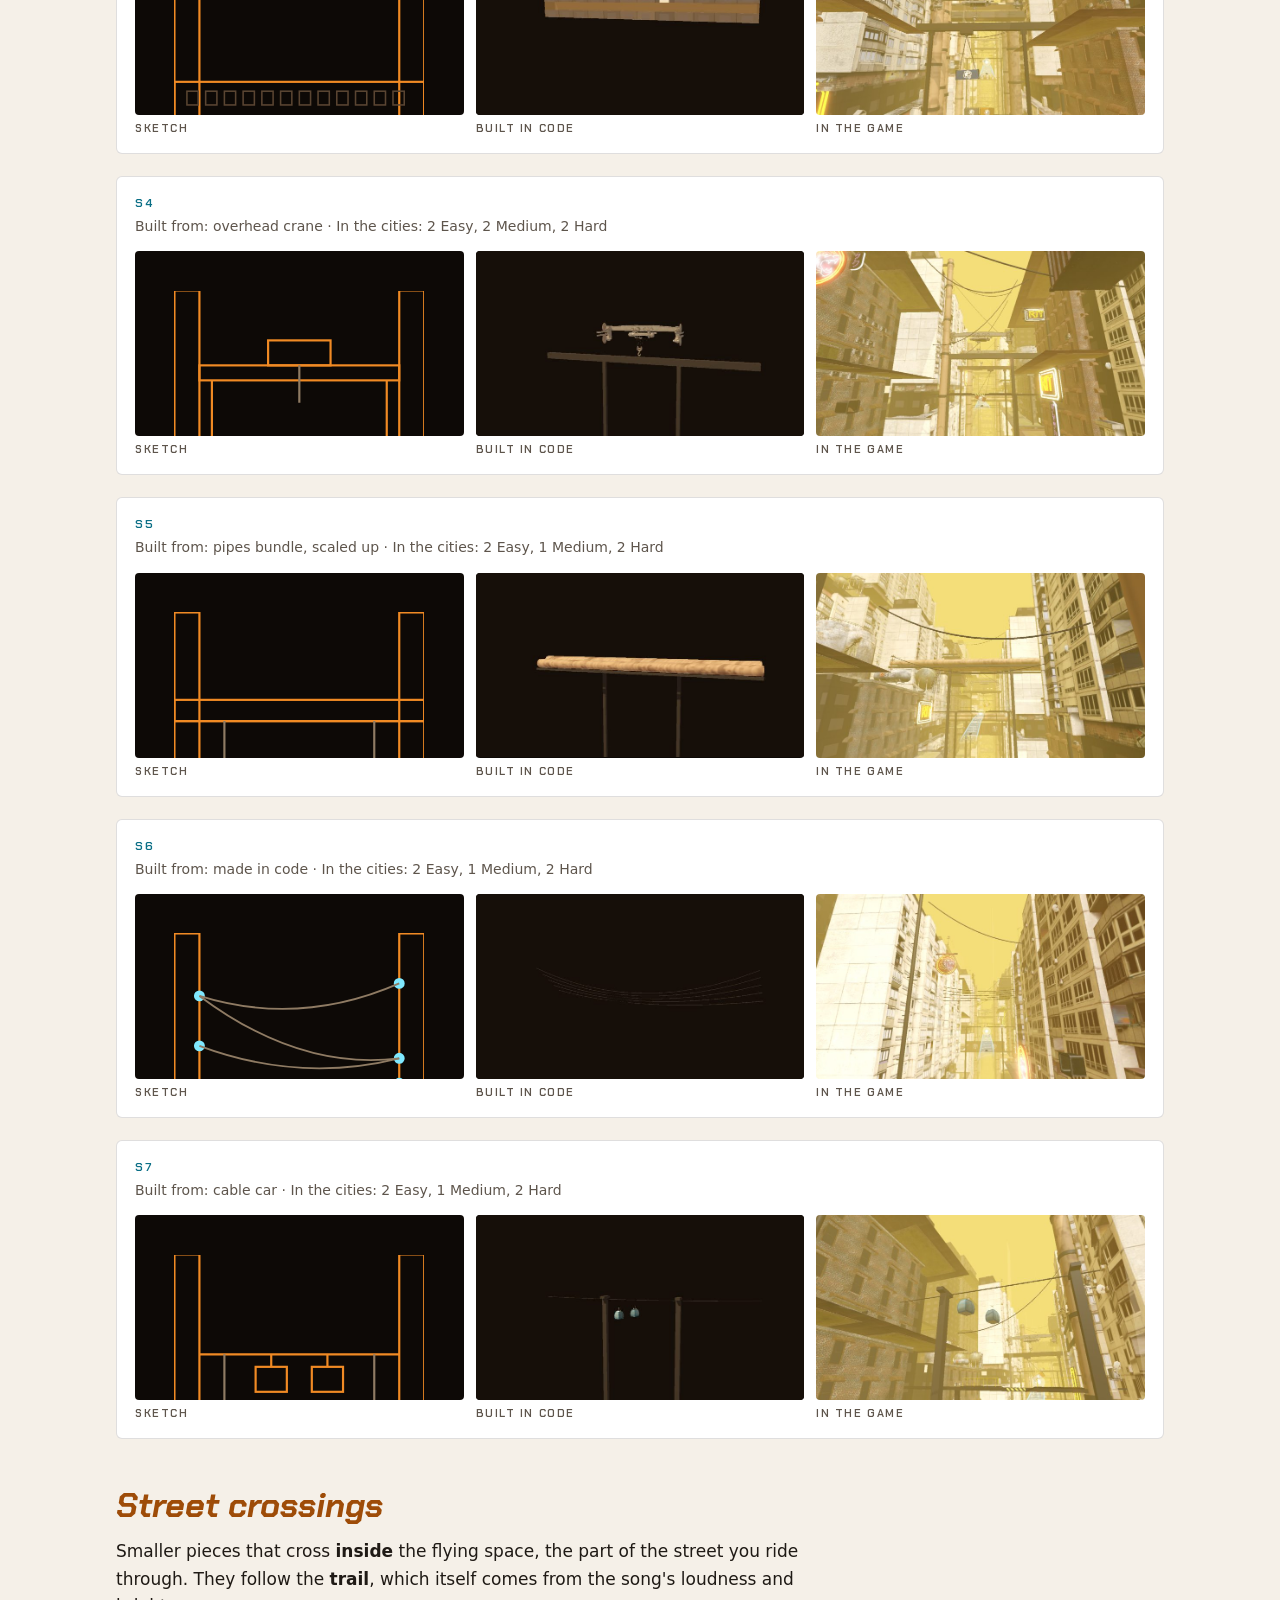
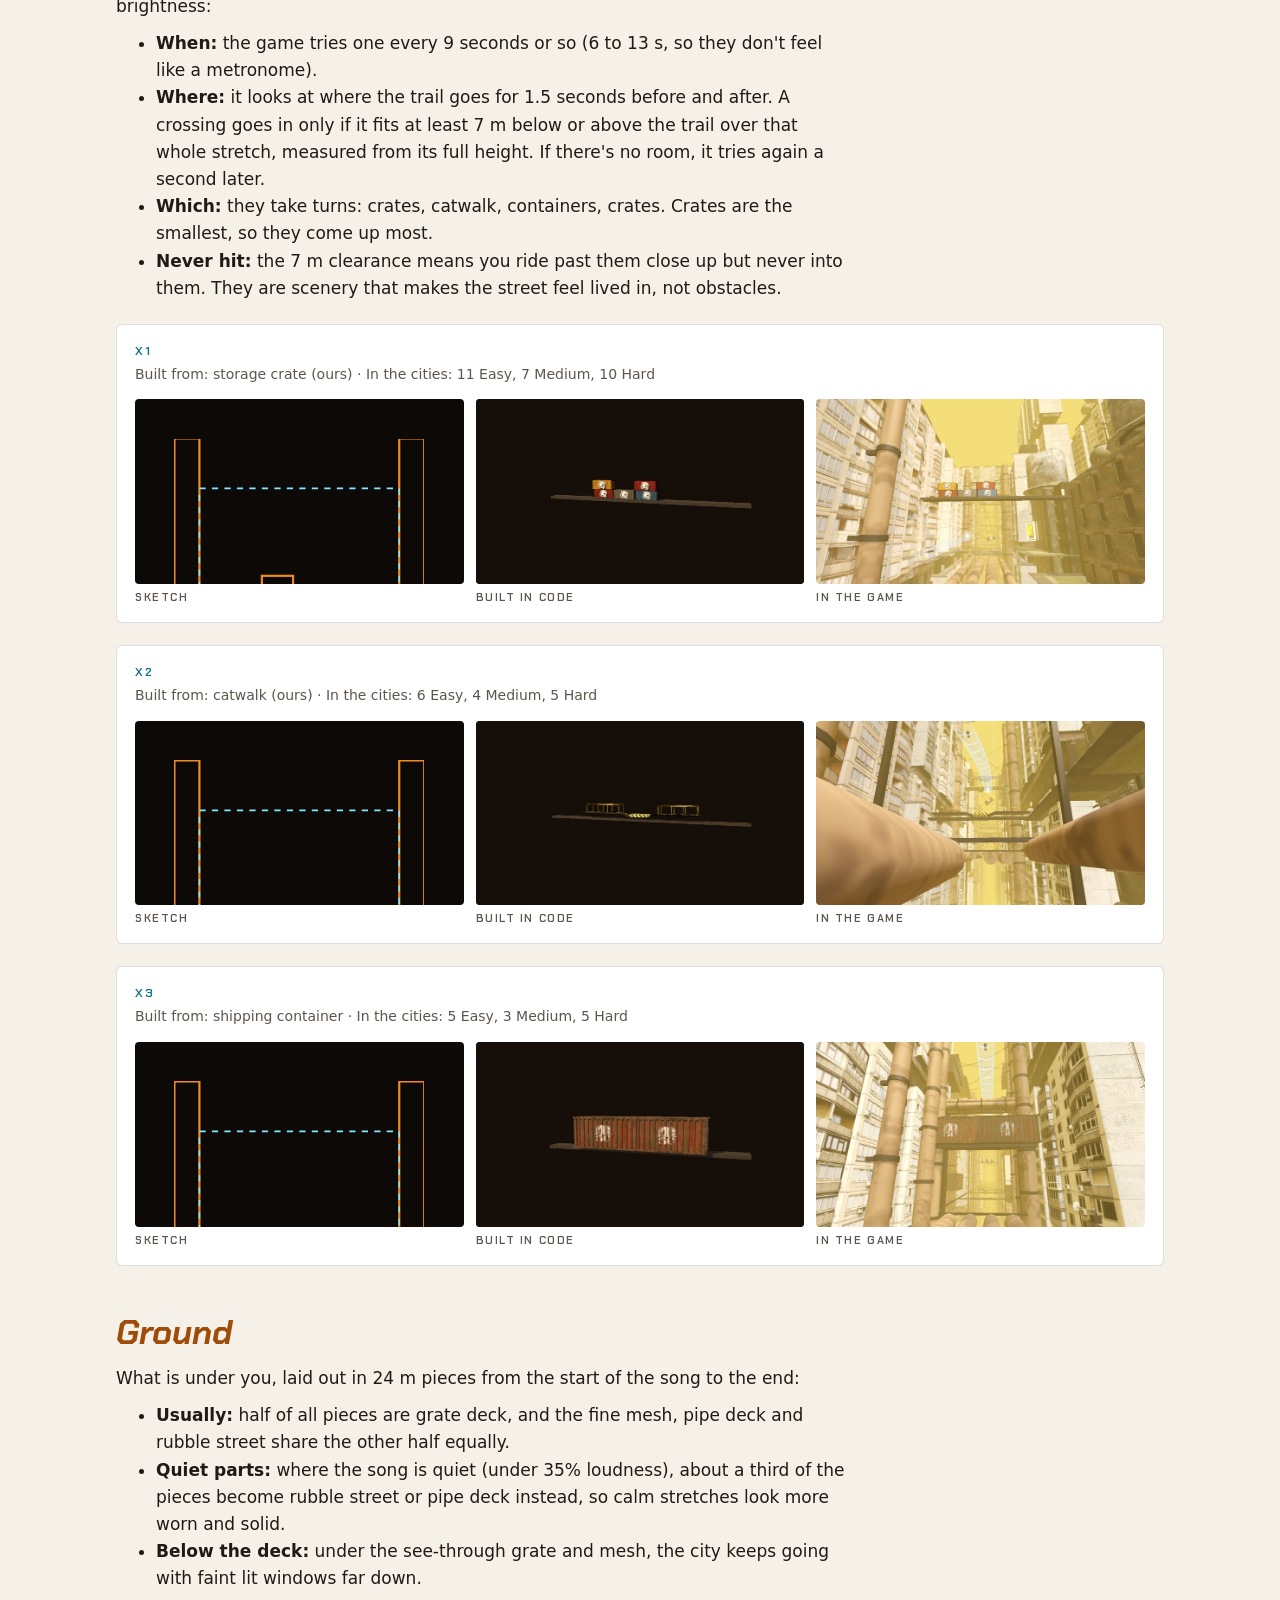
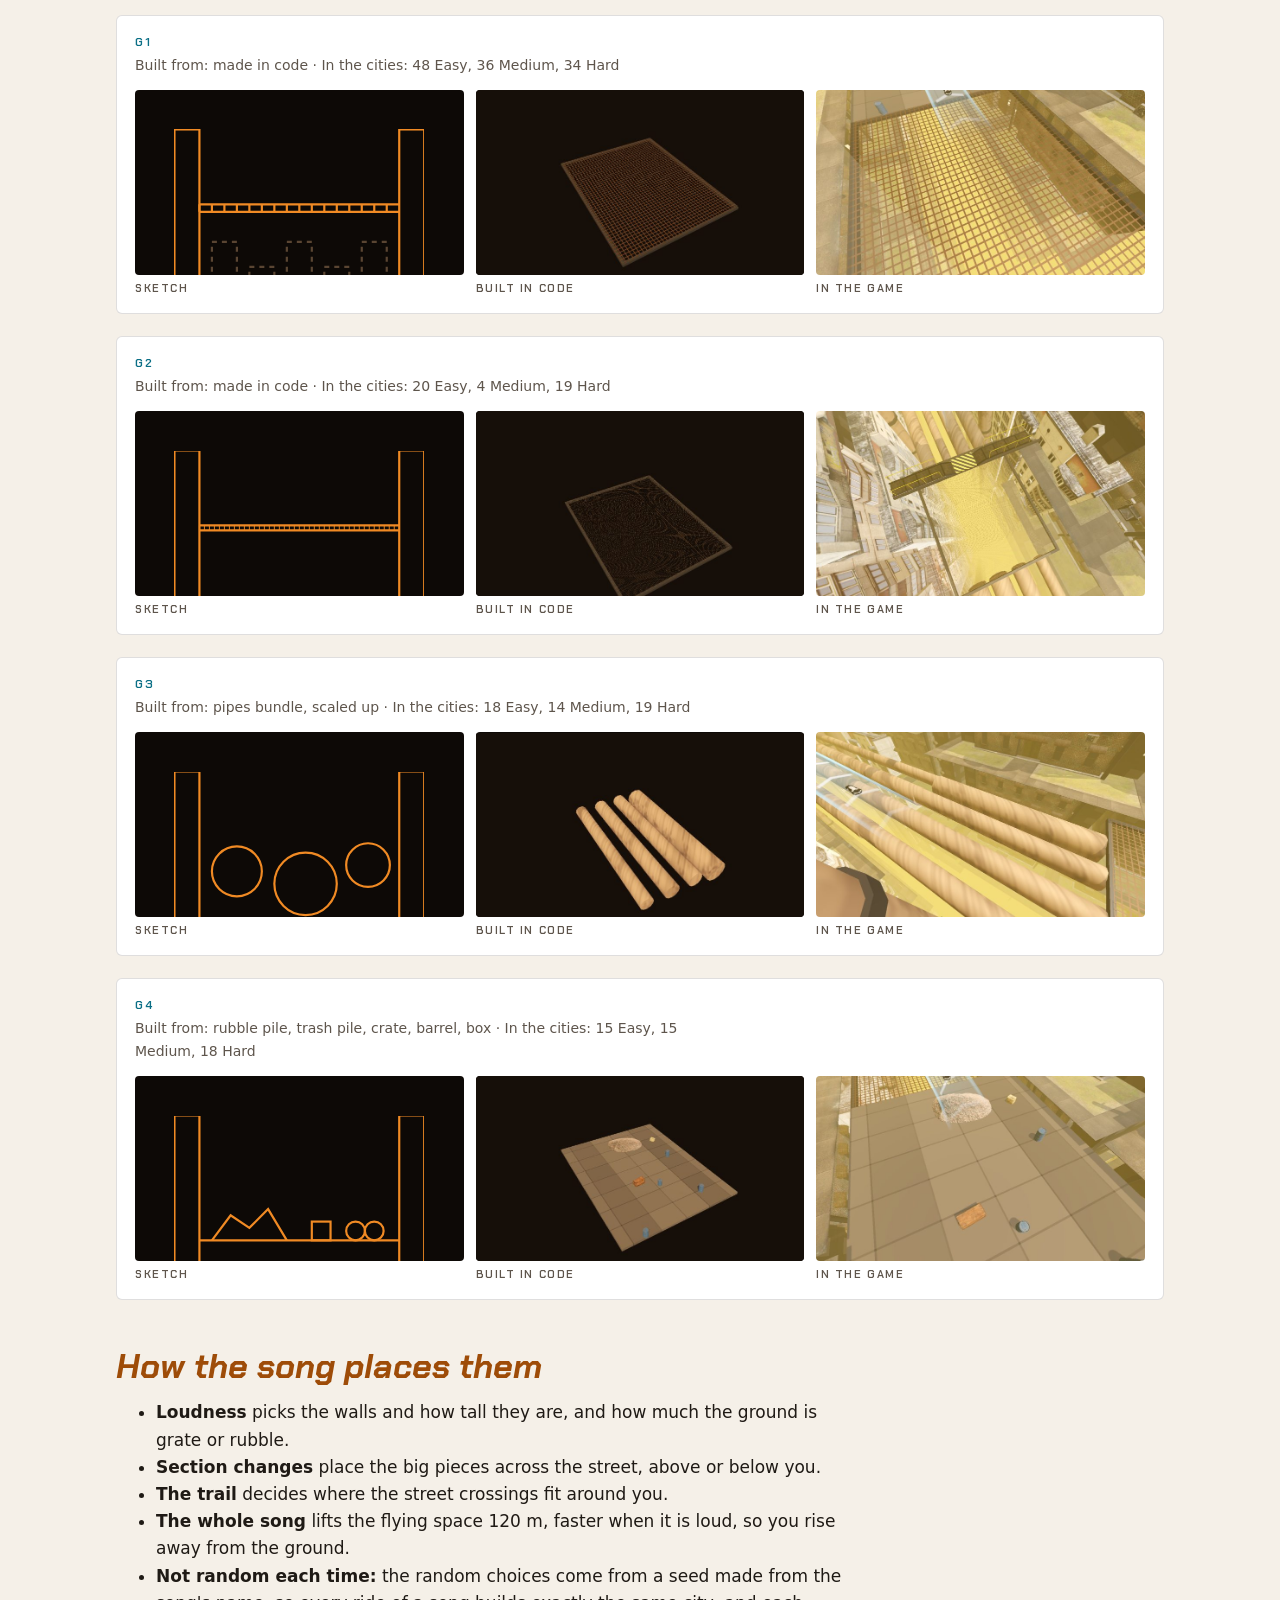
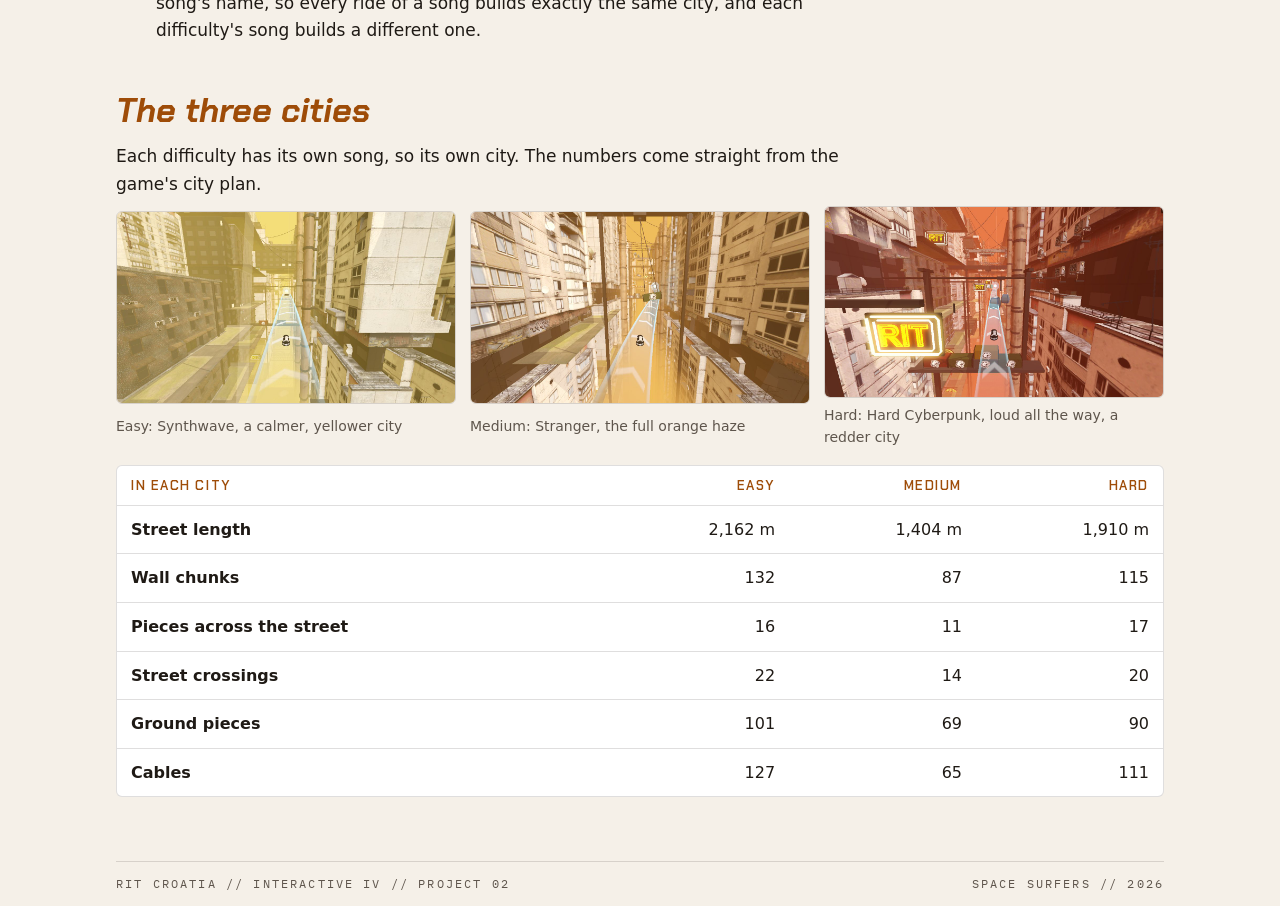
==== commit cdd796b1: "Rename Install to Setup: nav on every page, home links and card, class-demo framing, software note i" ====
--- a/city/index.html
+++ b/city/index.html
@@ -53,7 +53,7 @@
 <div class="wrap">
   <header class="bar">
     <a class="home" href="../">Space Surfers</a>
-    <nav><a href="../play/">Play</a><a href="../video/">Trailer</a><a href="../docs/">Docs</a><a href="../lookbook/">Look book</a><a href="../models/">Models</a><a href="../sound/">Sound</a><a href="../install/">Install</a></nav>
+    <nav><a href="../play/">Play</a><a href="../video/">Trailer</a><a href="../docs/">Docs</a><a href="../lookbook/">Look book</a><a href="../models/">Models</a><a href="../sound/">Sound</a><a href="../install/">Setup</a></nav>
     <button class="theme" type="button" aria-label="Switch light or dark mode">◐</button>
   </header>
 
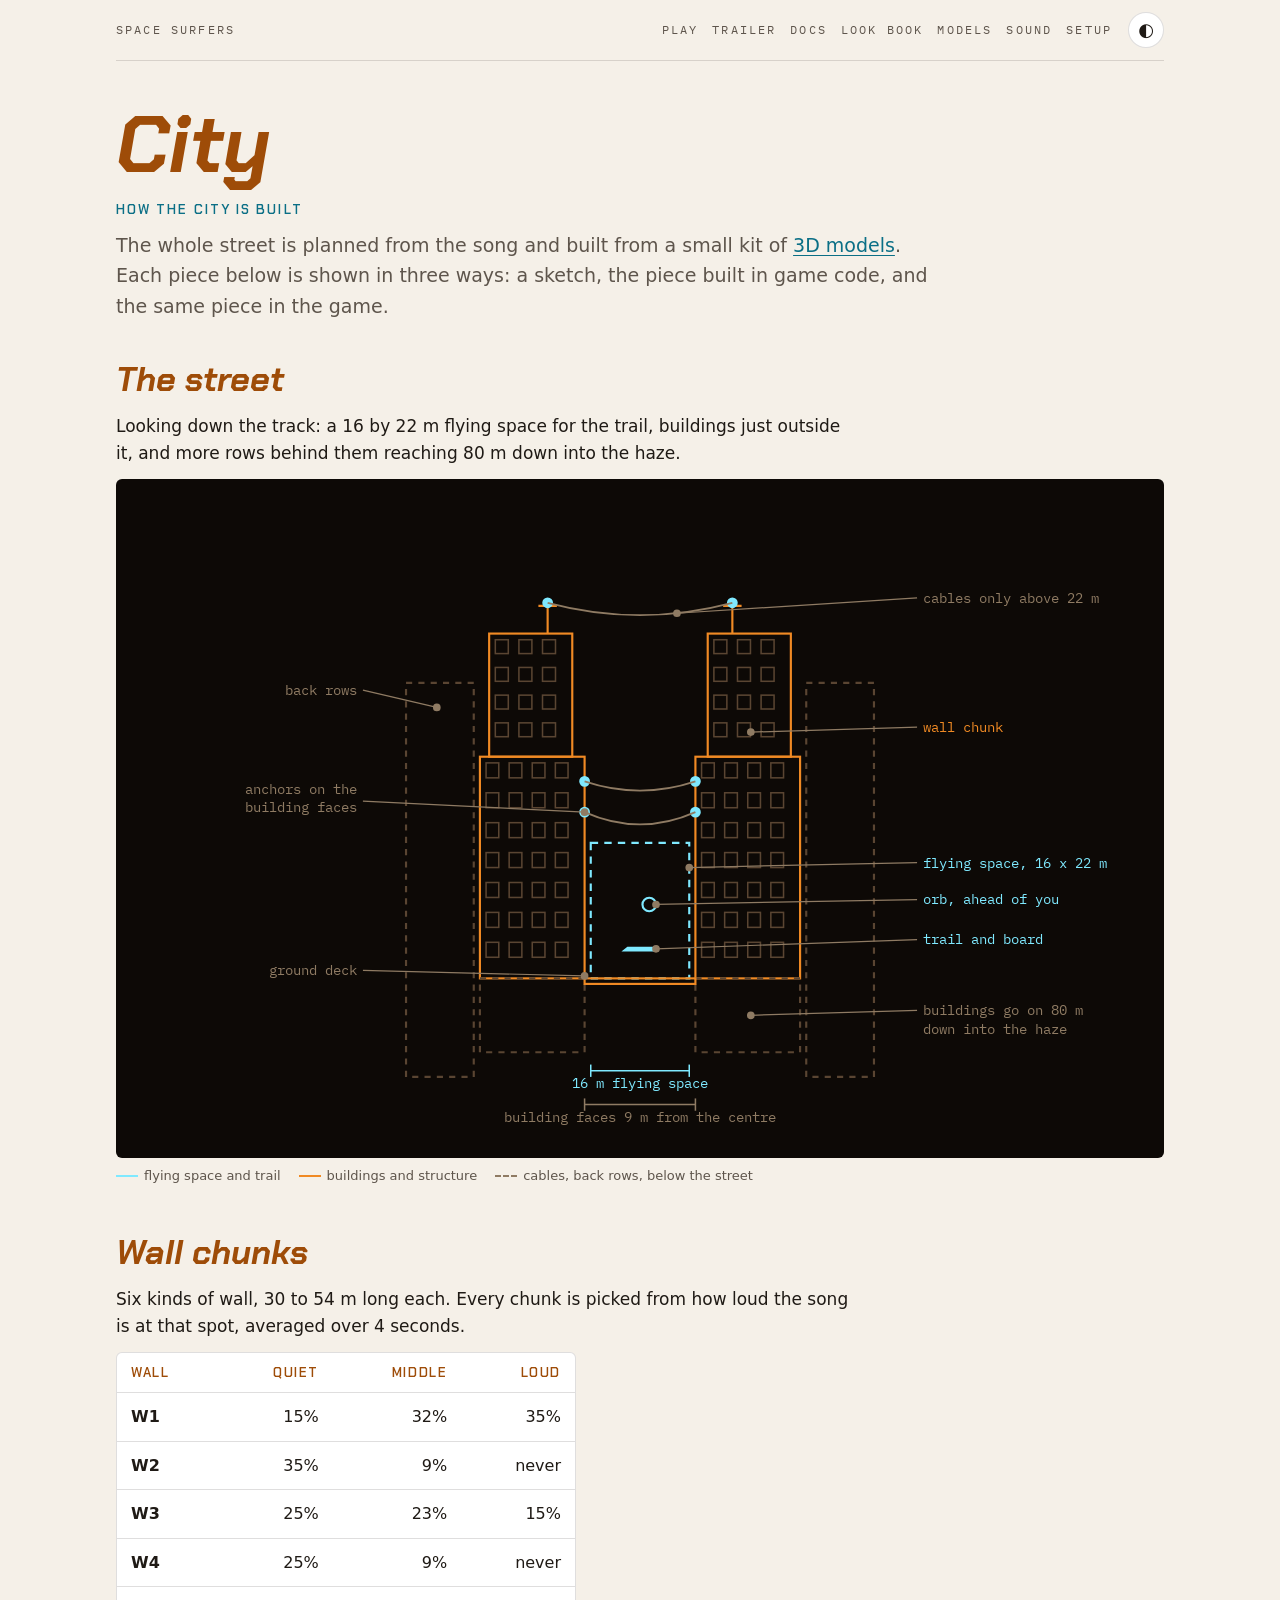
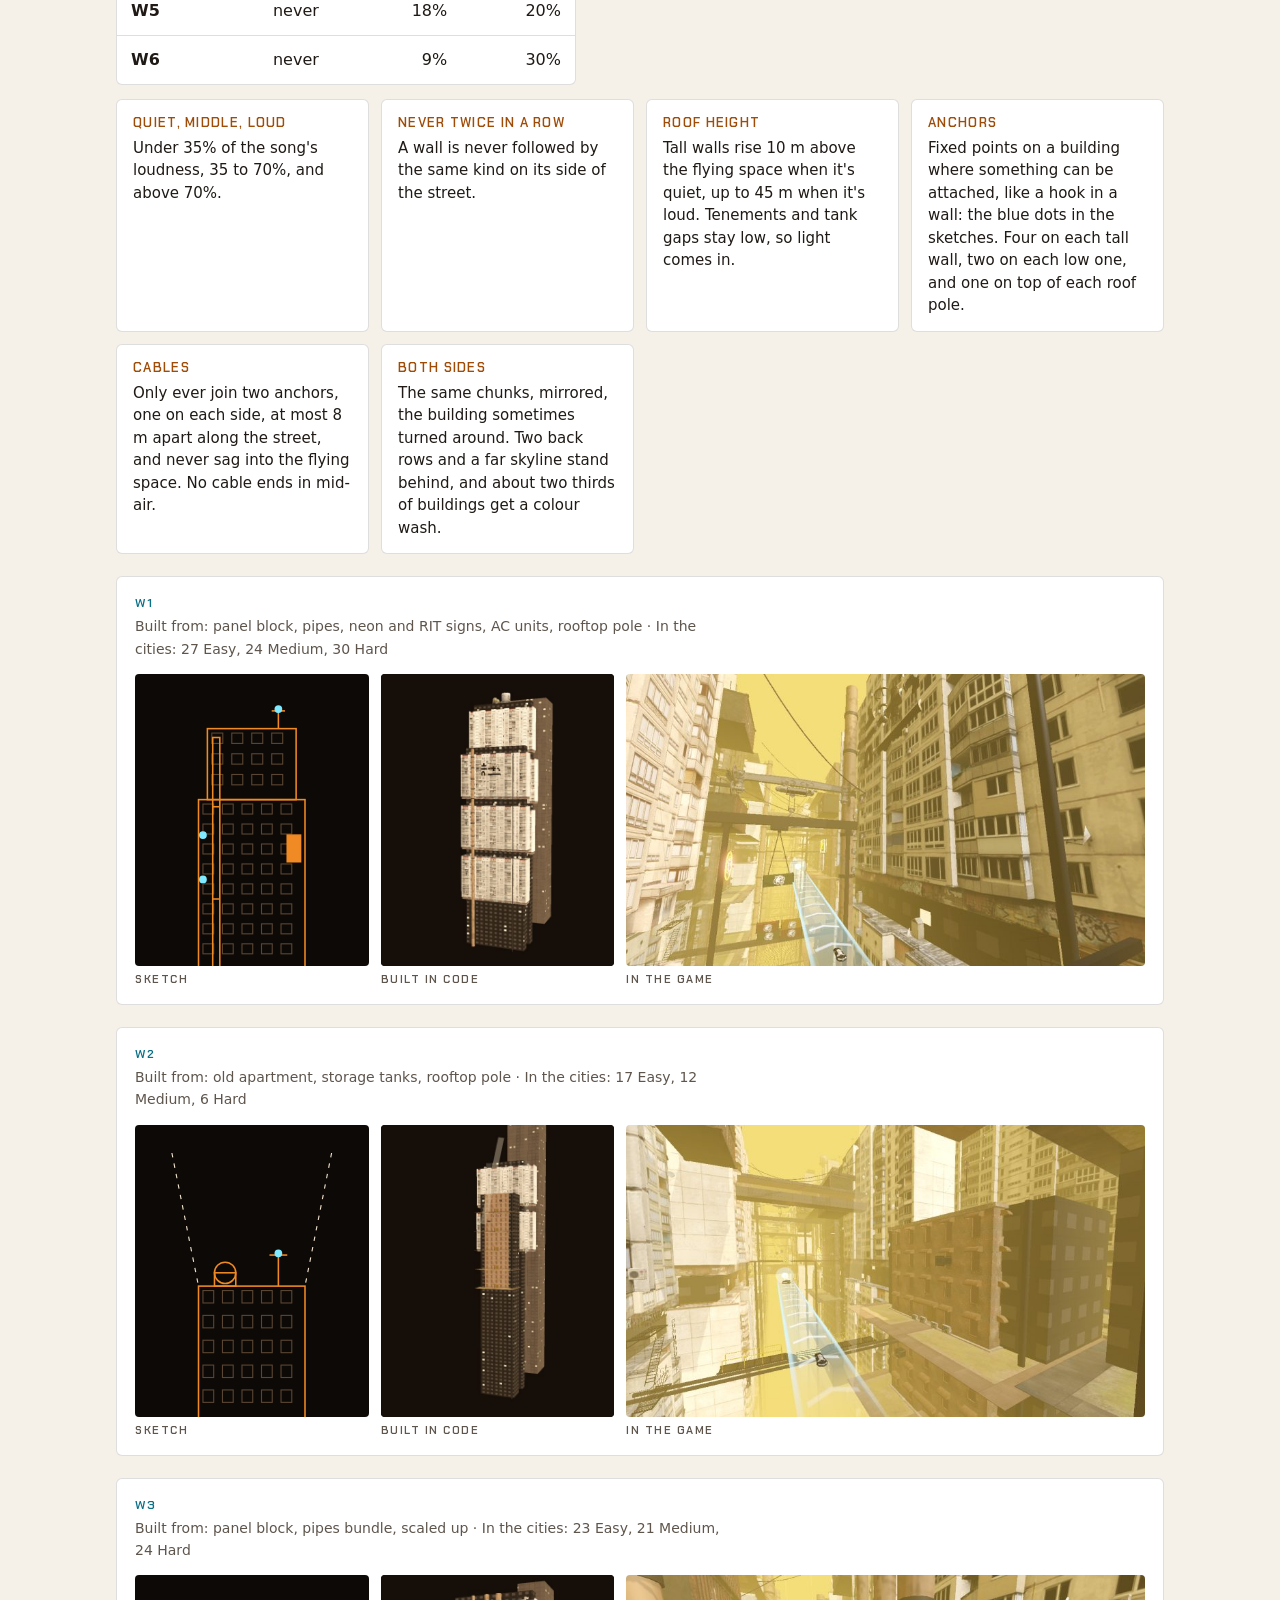
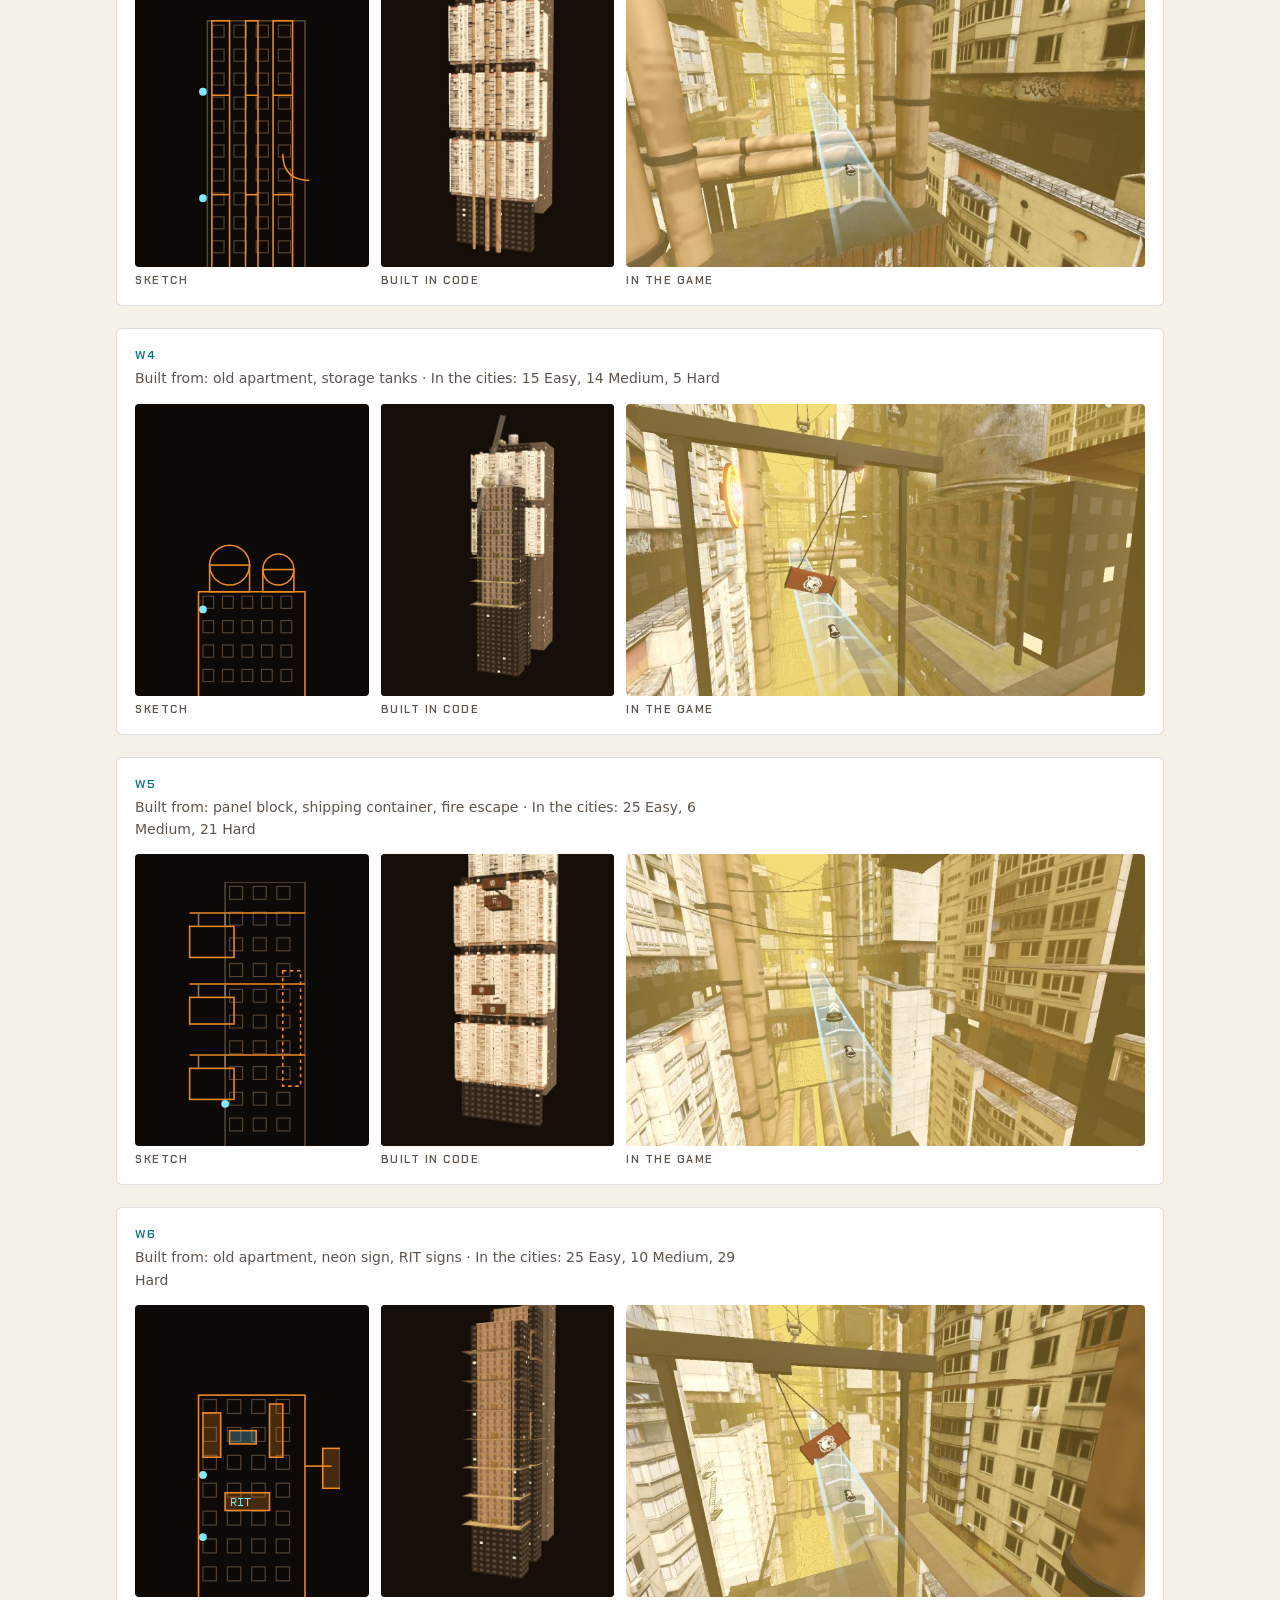
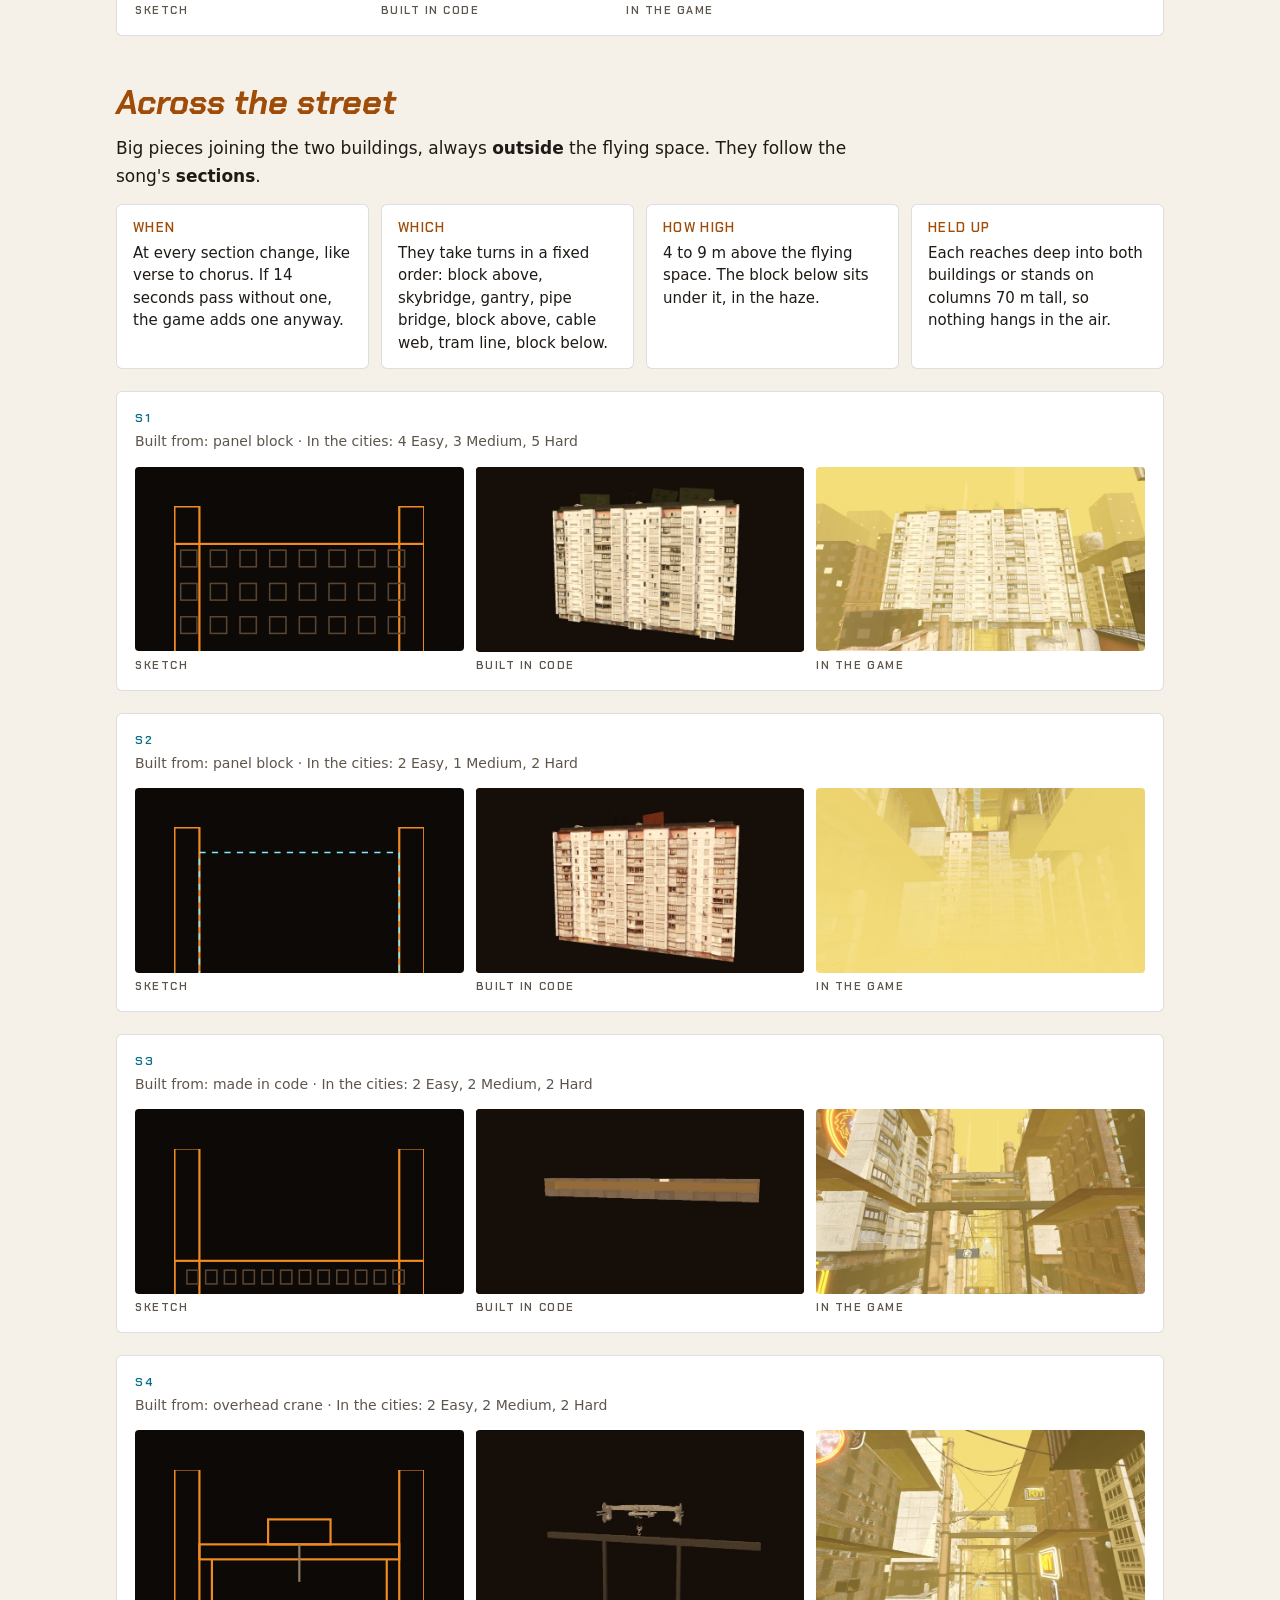
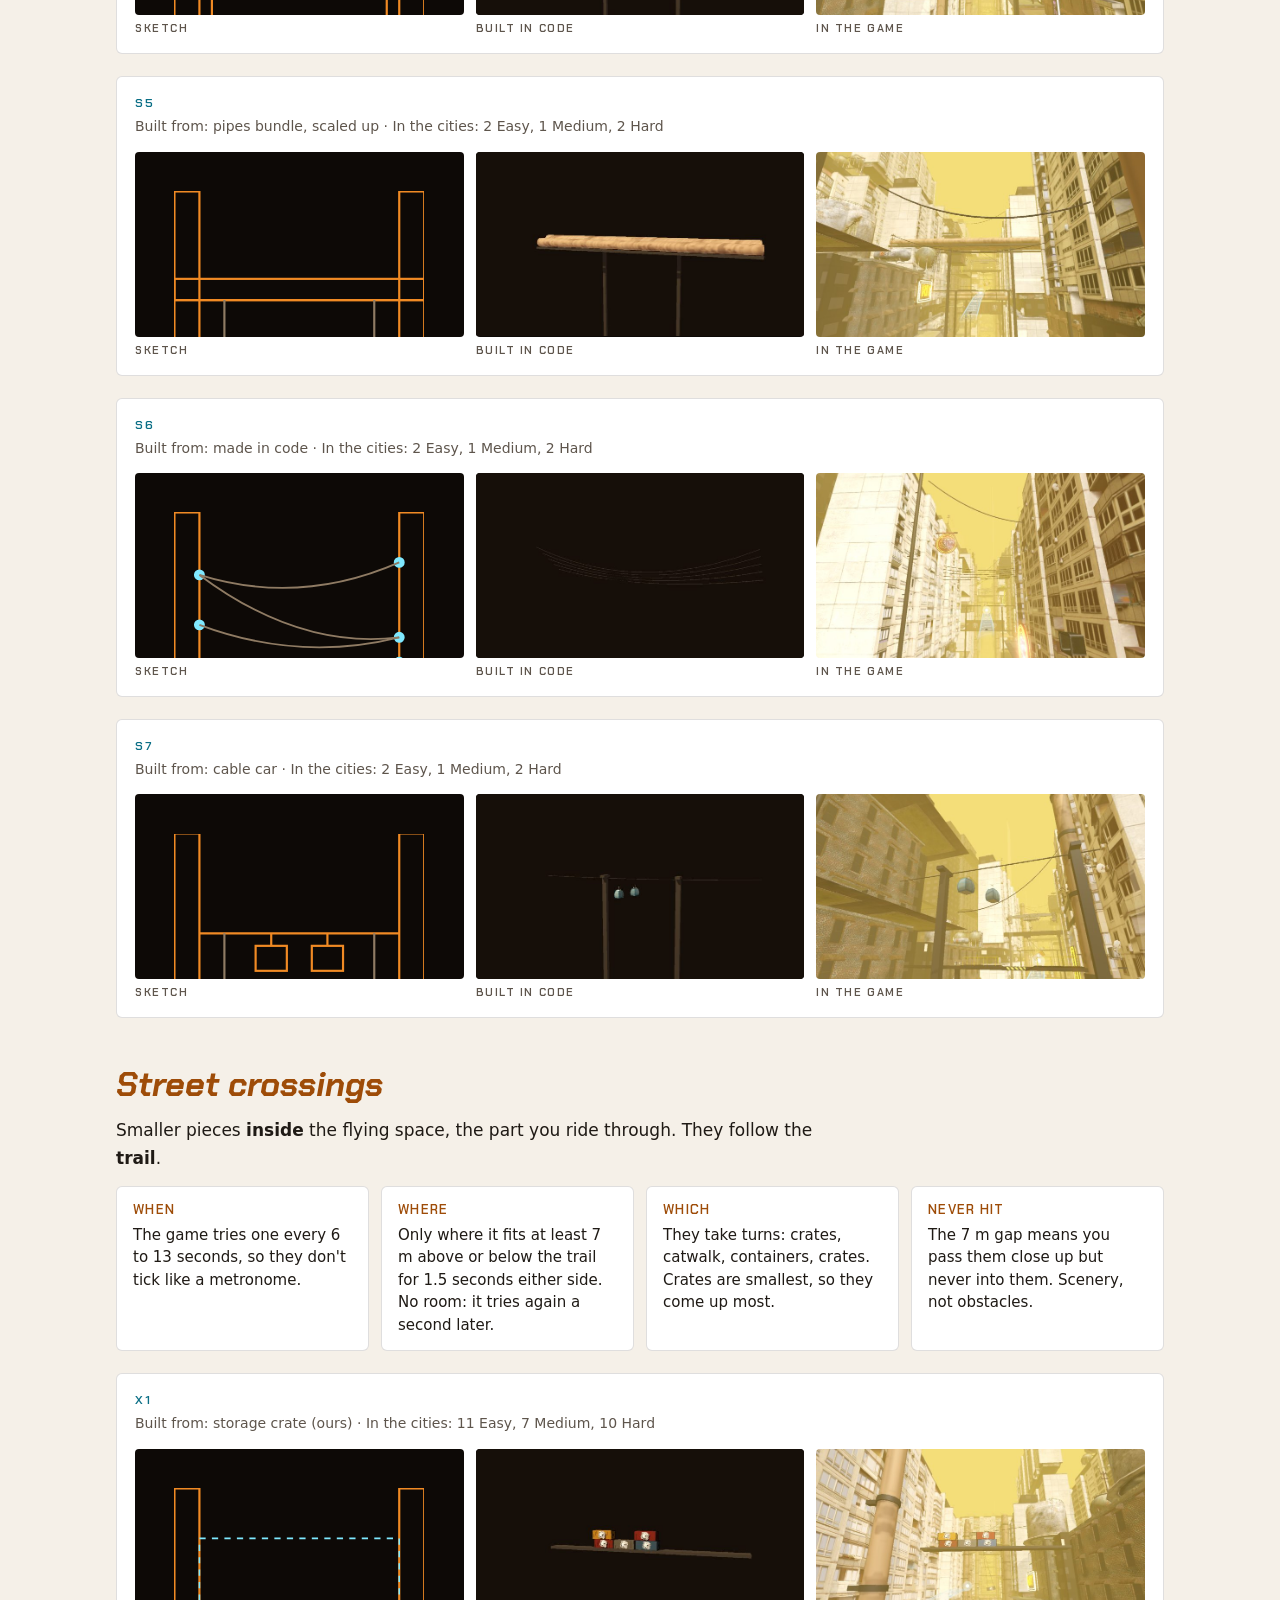
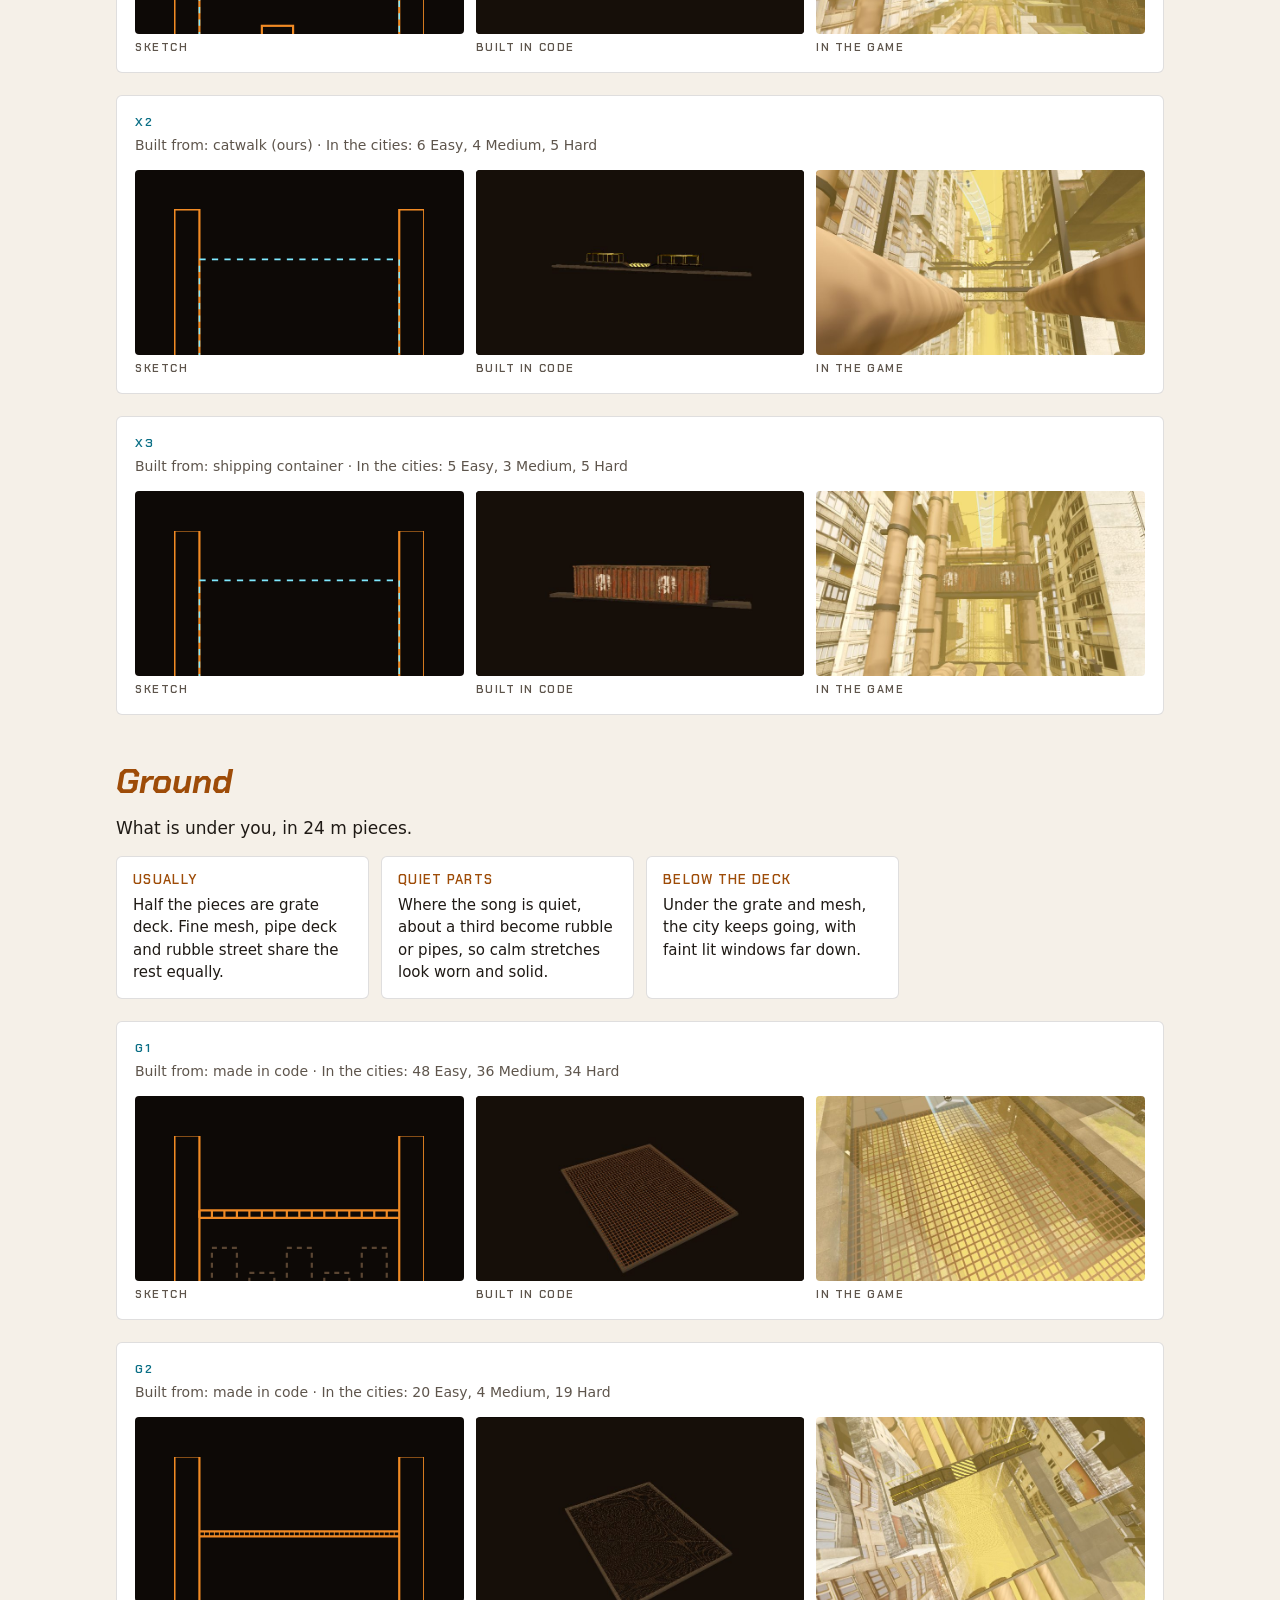
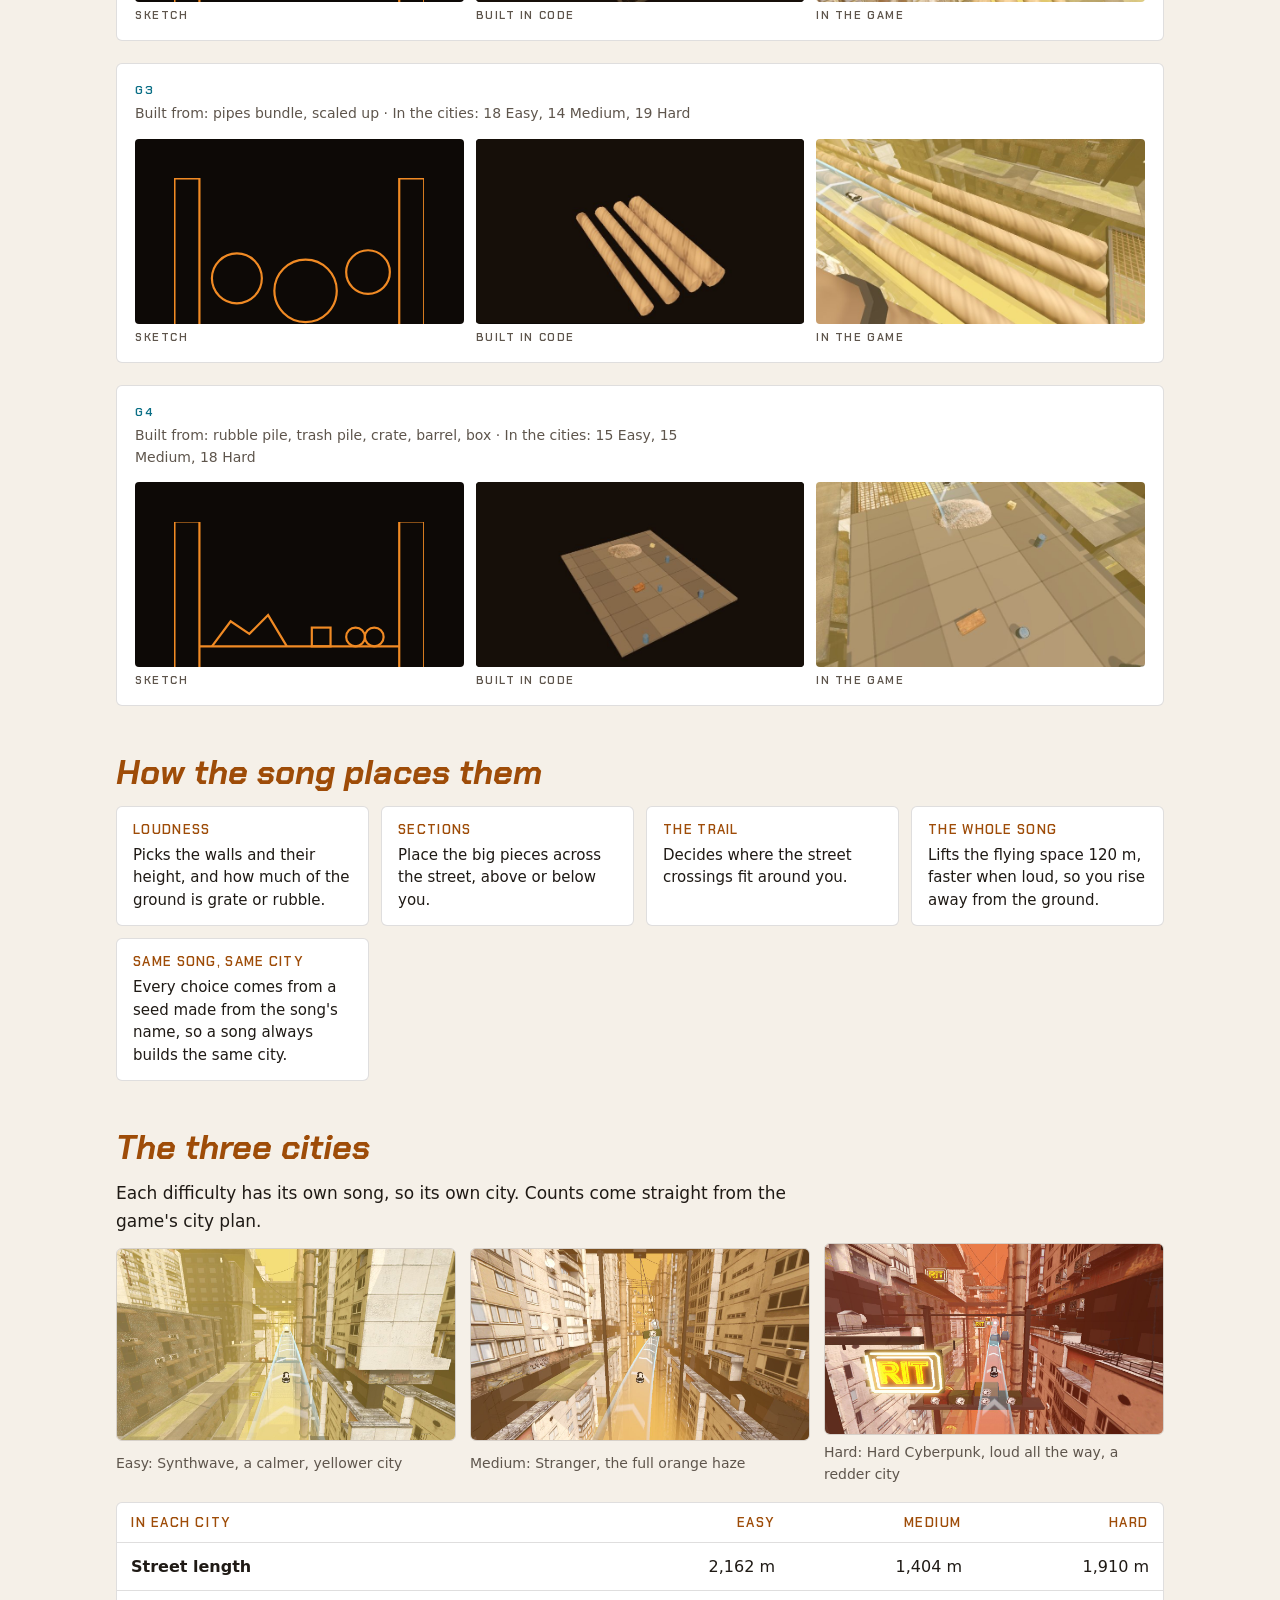
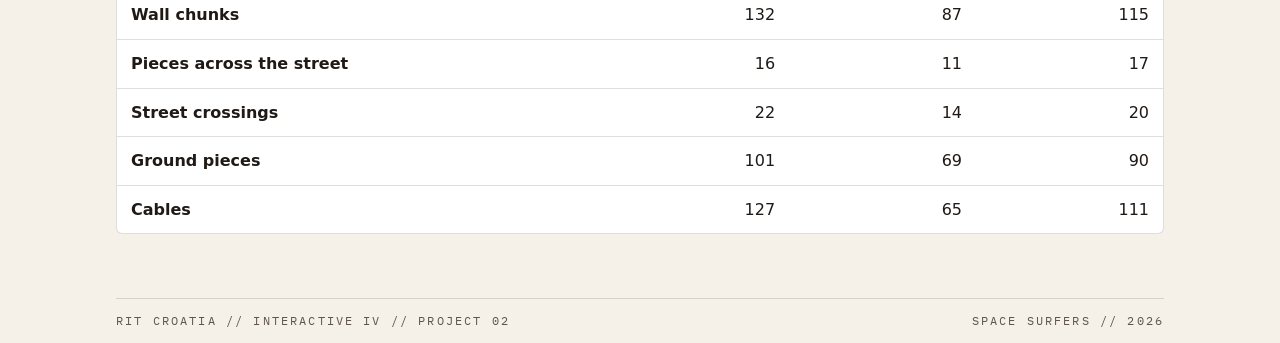
==== commit a71e5d78: "City page: shorter copy, no contents line, rules as small cards Co-Authored-By: Claude Opus 5.5 <nor" ====
--- a/city/index.html
+++ b/city/index.html
@@ -42,6 +42,10 @@
   .cities figcaption { font-size: 14px; color: var(--dim); }
   .legend { display: flex; flex-wrap: wrap; gap: 18px; font-size: 13px; color: var(--dim); margin-top: 8px; }
   .legend i { display: inline-block; width: 22px; height: 0; border-top: 2px solid; vertical-align: middle; margin-right: 6px; }
+  .rules { display: grid; gap: 12px; grid-template-columns: repeat(auto-fill, minmax(240px, 1fr)); margin-top: 14px; }
+  .rule { background: var(--panel); border: 1px solid var(--rule); border-radius: 6px; padding: 14px 16px; display: grid; gap: 6px; align-content: start; }
+  .rule h4 { margin: 0; font: 600 13px "Chakra Petch", sans-serif; color: var(--orange); text-transform: uppercase; letter-spacing: 0.1em; }
+  .rule p { margin: 0; font-size: 15px; line-height: 1.5; }
   td.n { text-align: right; font-variant-numeric: tabular-nums; }
   /* column widths follow each picture's shape, so all three pictures in a row are the same height */
   .wide .trio { grid-template-columns: 1fr 1fr 1fr; }
@@ -59,16 +63,15 @@
 
   <h1>City</h1>
   <p class="tag">How the city is built</p>
-  <p class="lead">Nothing in the city is placed by hand. Before a ride, the game plans the whole street from the song, then builds it from a small kit of pieces made from our <a href="../models/">models</a>. Every piece below is shown three ways: the sketch it started as, the piece built on its own by the game's code, and the same piece in the game.</p>
-  <p class="note" style="margin-top:10px">Contents: <a href="#street">The street</a> · <a href="#walls">Wall chunks</a> · <a href="#across">Across the street</a> · <a href="#crossings">Street crossings</a> · <a href="#ground">Ground</a> · <a href="#rules">How the song places them</a> · <a href="#counts">The three cities</a></p>
+  <p class="lead">The whole street is planned from the song and built from a small kit of <a href="../models/">3D models</a>. Each piece below is shown in three ways: a sketch, the piece built in game code, and the same piece in the game.</p>
 
   <h2 id="street">The street</h2>
-  <p>Looking down the track. The flying space, where the trail and the board can go, is 16 m wide and 22 m tall, and it slowly rises 120 m over a song. Building faces stand just outside it, so nothing in the city can block the trail. Behind every wall stand two more rows of buildings and a far skyline, and the buildings reach 80 m below the street into the haze, so you never see where they end.</p>
+  <p>Looking down the track: a 16 by 22 m flying space for the trail, buildings just outside it, and more rows behind them reaching 80 m down into the haze.</p>
   <div class="street" style="margin-top:12px"><button class="zoom" type="button" aria-label="Enlarge sketch"><svg id="section" viewBox="0 0 120 90" role="img" aria-label="Front view of the street: the flying space in the middle, building walls on both sides with back rows, cables above, haze below"></svg></button></div>
   <div class="legend"><span><i style="border-color:#7fe9ff"></i>flying space and trail</span><span><i style="border-color:#f08a24"></i>buildings and structure</span><span><i style="border-color:#8f7b63;border-top-style:dashed"></i>cables, back rows, below the street</span></div>
 
   <h2 id="walls">Wall chunks</h2>
-  <p>Six kinds of wall, each 30 to 54 m of street. The game lays out each side of the street on its own, chunk after chunk, and picks every chunk from how loud the song is at that spot. Loudness is averaged over 4 seconds, so the walls change with the song's sections, not with single beats.</p>
+  <p>Six kinds of wall, 30 to 54 m long each. Every chunk is picked from how loud the song is at that spot, averaged over 4 seconds.</p>
   <div class="table-wrap" style="margin-top:12px;max-width:460px"><table>
     <tr><th>Wall</th><th style="text-align:right">Quiet</th><th style="text-align:right">Middle</th><th style="text-align:right">Loud</th></tr>
     <tr><td>W1</td><td class="n">15%</td><td class="n">32%</td><td class="n">35%</td></tr>
@@ -78,56 +81,60 @@
     <tr><td>W5</td><td class="n">never</td><td class="n">18%</td><td class="n">20%</td></tr>
     <tr><td>W6</td><td class="n">never</td><td class="n">9%</td><td class="n">30%</td></tr>
   </table></div>
-  <ul style="margin:12px 0 0;max-width:68ch">
-    <li><b>Quiet, middle, loud:</b> under 35% of the song's loudness, 35 to 70%, and above 70%.</li>
-    <li><b>Never twice in a row:</b> a wall is never followed by the same kind on its side of the street.</li>
-    <li><b>Roof height:</b> towers, pipe walls, hanging blocks and sign alleys rise 10 m above the flying space when it's quiet, up to 45 m when it's loud. Tenements and tank gaps stay low, between 6 m under and 4 m over its top, so light comes in.</li>
-    <li><b>Anchors:</b> an anchor is a fixed point on a building where something can be attached, like a hook in a wall. They are the blue dots in the sketches. Cables may only start and end at an anchor, so no cable ever ends in mid-air. Each tall wall gets four anchors and each low one gets two, all on the face above the flying space, plus one at the top of the pole on the roof of towers, tenements and tank gaps.</li>
-    <li><b>Cables:</b> each joins a left anchor to a right anchor at most 8 m further along the street, face to face or pole to pole, and never sags into the flying space. About a third of anchors get none, so the sky never fills up.</li>
-    <li><b>Both sides:</b> the same chunks, mirrored, with the building sometimes turned around. Behind each one the game adds two back rows and a far skyline, and about two thirds of the buildings get a colour wash so copies don't look the same.</li>
-  </ul>
+  <div class="rules">
+    <div class="rule"><h4>Quiet, middle, loud</h4><p>Under 35% of the song's loudness, 35 to 70%, and above 70%.</p></div>
+    <div class="rule"><h4>Never twice in a row</h4><p>A wall is never followed by the same kind on its side of the street.</p></div>
+    <div class="rule"><h4>Roof height</h4><p>Tall walls rise 10 m above the flying space when it's quiet, up to 45 m when it's loud. Tenements and tank gaps stay low, so light comes in.</p></div>
+    <div class="rule"><h4>Anchors</h4><p>Fixed points on a building where something can be attached, like a hook in a wall: the blue dots in the sketches. Four on each tall wall, two on each low one, and one on top of each roof pole.</p></div>
+    <div class="rule"><h4>Cables</h4><p>Only ever join two anchors, one on each side, at most 8 m apart along the street, and never sag into the flying space. No cable ends in mid-air.</p></div>
+    <div class="rule"><h4>Both sides</h4><p>The same chunks, mirrored, the building sometimes turned around. Two back rows and a far skyline stand behind, and about two thirds of buildings get a colour wash.</p></div>
+  </div>
+
   <div id="walls-list"></div>
 
   <h2 id="across">Across the street</h2>
-  <p>Big pieces that join the two buildings, always <b>outside</b> the flying space, so they mark the song without ever being in your way. They follow the song's <b>structure</b>:</p>
-  <ul style="margin:10px 0 0;max-width:68ch">
-    <li><b>When:</b> one at every section change the song analysis finds (for example verse to chorus). Where a stretch of the song has no section change for 14 seconds, the game adds one anyway, so you never go long without one.</li>
-    <li><b>Which:</b> they take turns in a fixed order: block above, skybridge, gantry, pipe bridge, block above, cable web, tram line, block below, then round again. That's why the block above shows up twice as often.</li>
-    <li><b>How high:</b> 4 to 9 m above the top of the flying space. The block below sits under the flying space, in the haze.</li>
-    <li><b>Held up:</b> every one reaches deep into both buildings or stands on columns that go down 70 m, so nothing hangs in the air.</li>
-  </ul>
+  <p>Big pieces joining the two buildings, always <b>outside</b> the flying space. They follow the song's <b>sections</b>.</p>
+  <div class="rules">
+    <div class="rule"><h4>When</h4><p>At every section change, like verse to chorus. If 14 seconds pass without one, the game adds one anyway.</p></div>
+    <div class="rule"><h4>Which</h4><p>They take turns in a fixed order: block above, skybridge, gantry, pipe bridge, block above, cable web, tram line, block below.</p></div>
+    <div class="rule"><h4>How high</h4><p>4 to 9 m above the flying space. The block below sits under it, in the haze.</p></div>
+    <div class="rule"><h4>Held up</h4><p>Each reaches deep into both buildings or stands on columns 70 m tall, so nothing hangs in the air.</p></div>
+  </div>
+
   <div id="spans-list"></div>
 
   <h2 id="crossings">Street crossings</h2>
-  <p>Smaller pieces that cross <b>inside</b> the flying space, the part of the street you ride through. They follow the <b>trail</b>, which itself comes from the song's loudness and brightness:</p>
-  <ul style="margin:10px 0 0;max-width:68ch">
-    <li><b>When:</b> the game tries one every 9 seconds or so (6 to 13 s, so they don't feel like a metronome).</li>
-    <li><b>Where:</b> it looks at where the trail goes for 1.5 seconds before and after. A crossing goes in only if it fits at least 7 m below or above the trail over that whole stretch, measured from its full height. If there's no room, it tries again a second later.</li>
-    <li><b>Which:</b> they take turns: crates, catwalk, containers, crates. Crates are the smallest, so they come up most.</li>
-    <li><b>Never hit:</b> the 7 m clearance means you ride past them close up but never into them. They are scenery that makes the street feel lived in, not obstacles.</li>
-  </ul>
+  <p>Smaller pieces <b>inside</b> the flying space, the part you ride through. They follow the <b>trail</b>.</p>
+  <div class="rules">
+    <div class="rule"><h4>When</h4><p>The game tries one every 6 to 13 seconds, so they don't tick like a metronome.</p></div>
+    <div class="rule"><h4>Where</h4><p>Only where it fits at least 7 m above or below the trail for 1.5 seconds either side. No room: it tries again a second later.</p></div>
+    <div class="rule"><h4>Which</h4><p>They take turns: crates, catwalk, containers, crates. Crates are smallest, so they come up most.</p></div>
+    <div class="rule"><h4>Never hit</h4><p>The 7 m gap means you pass them close up but never into them. Scenery, not obstacles.</p></div>
+  </div>
+
   <div id="cross-list"></div>
 
   <h2 id="ground">Ground</h2>
-  <p>What is under you, laid out in 24 m pieces from the start of the song to the end:</p>
-  <ul style="margin:10px 0 0;max-width:68ch">
-    <li><b>Usually:</b> half of all pieces are grate deck, and the fine mesh, pipe deck and rubble street share the other half equally.</li>
-    <li><b>Quiet parts:</b> where the song is quiet (under 35% loudness), about a third of the pieces become rubble street or pipe deck instead, so calm stretches look more worn and solid.</li>
-    <li><b>Below the deck:</b> under the see-through grate and mesh, the city keeps going with faint lit windows far down.</li>
-  </ul>
+  <p>What is under you, in 24 m pieces.</p>
+  <div class="rules">
+    <div class="rule"><h4>Usually</h4><p>Half the pieces are grate deck. Fine mesh, pipe deck and rubble street share the rest equally.</p></div>
+    <div class="rule"><h4>Quiet parts</h4><p>Where the song is quiet, about a third become rubble or pipes, so calm stretches look worn and solid.</p></div>
+    <div class="rule"><h4>Below the deck</h4><p>Under the grate and mesh, the city keeps going, with faint lit windows far down.</p></div>
+  </div>
+
   <div id="ground-list"></div>
 
   <h2 id="rules">How the song places them</h2>
-  <ul style="margin:8px 0 0;max-width:68ch">
-    <li><b>Loudness</b> picks the walls and how tall they are, and how much the ground is grate or rubble.</li>
-    <li><b>Section changes</b> place the big pieces across the street, above or below you.</li>
-    <li><b>The trail</b> decides where the street crossings fit around you.</li>
-    <li><b>The whole song</b> lifts the flying space 120 m, faster when it is loud, so you rise away from the ground.</li>
-    <li><b>Not random each time:</b> the random choices come from a seed made from the song's name, so every ride of a song builds exactly the same city, and each difficulty's song builds a different one.</li>
-  </ul>
+  <div class="rules">
+    <div class="rule"><h4>Loudness</h4><p>Picks the walls and their height, and how much of the ground is grate or rubble.</p></div>
+    <div class="rule"><h4>Sections</h4><p>Place the big pieces across the street, above or below you.</p></div>
+    <div class="rule"><h4>The trail</h4><p>Decides where the street crossings fit around you.</p></div>
+    <div class="rule"><h4>The whole song</h4><p>Lifts the flying space 120 m, faster when loud, so you rise away from the ground.</p></div>
+    <div class="rule"><h4>Same song, same city</h4><p>Every choice comes from a seed made from the song's name, so a song always builds the same city.</p></div>
+  </div>
 
   <h2 id="counts">The three cities</h2>
-  <p>Each difficulty has its own song, so its own city. The numbers come straight from the game's city plan.</p>
+  <p>Each difficulty has its own song, so its own city. Counts come straight from the game's city plan.</p>
   <div class="cities">
     <figure><button class="zoom" type="button" aria-label="Enlarge picture"><img src="img/g_song_easy.jpg" alt="The Easy city, in a yellow haze" loading="lazy" width="1280" height="720"></button><figcaption>Easy: Synthwave, a calmer, yellower city</figcaption></figure>
     <figure><button class="zoom" type="button" aria-label="Enlarge picture"><img src="img/g_song_medium.jpg" alt="The Medium city, in an orange haze" loading="lazy" width="1280" height="720"></button><figcaption>Medium: Stranger, the full orange haze</figcaption></figure>
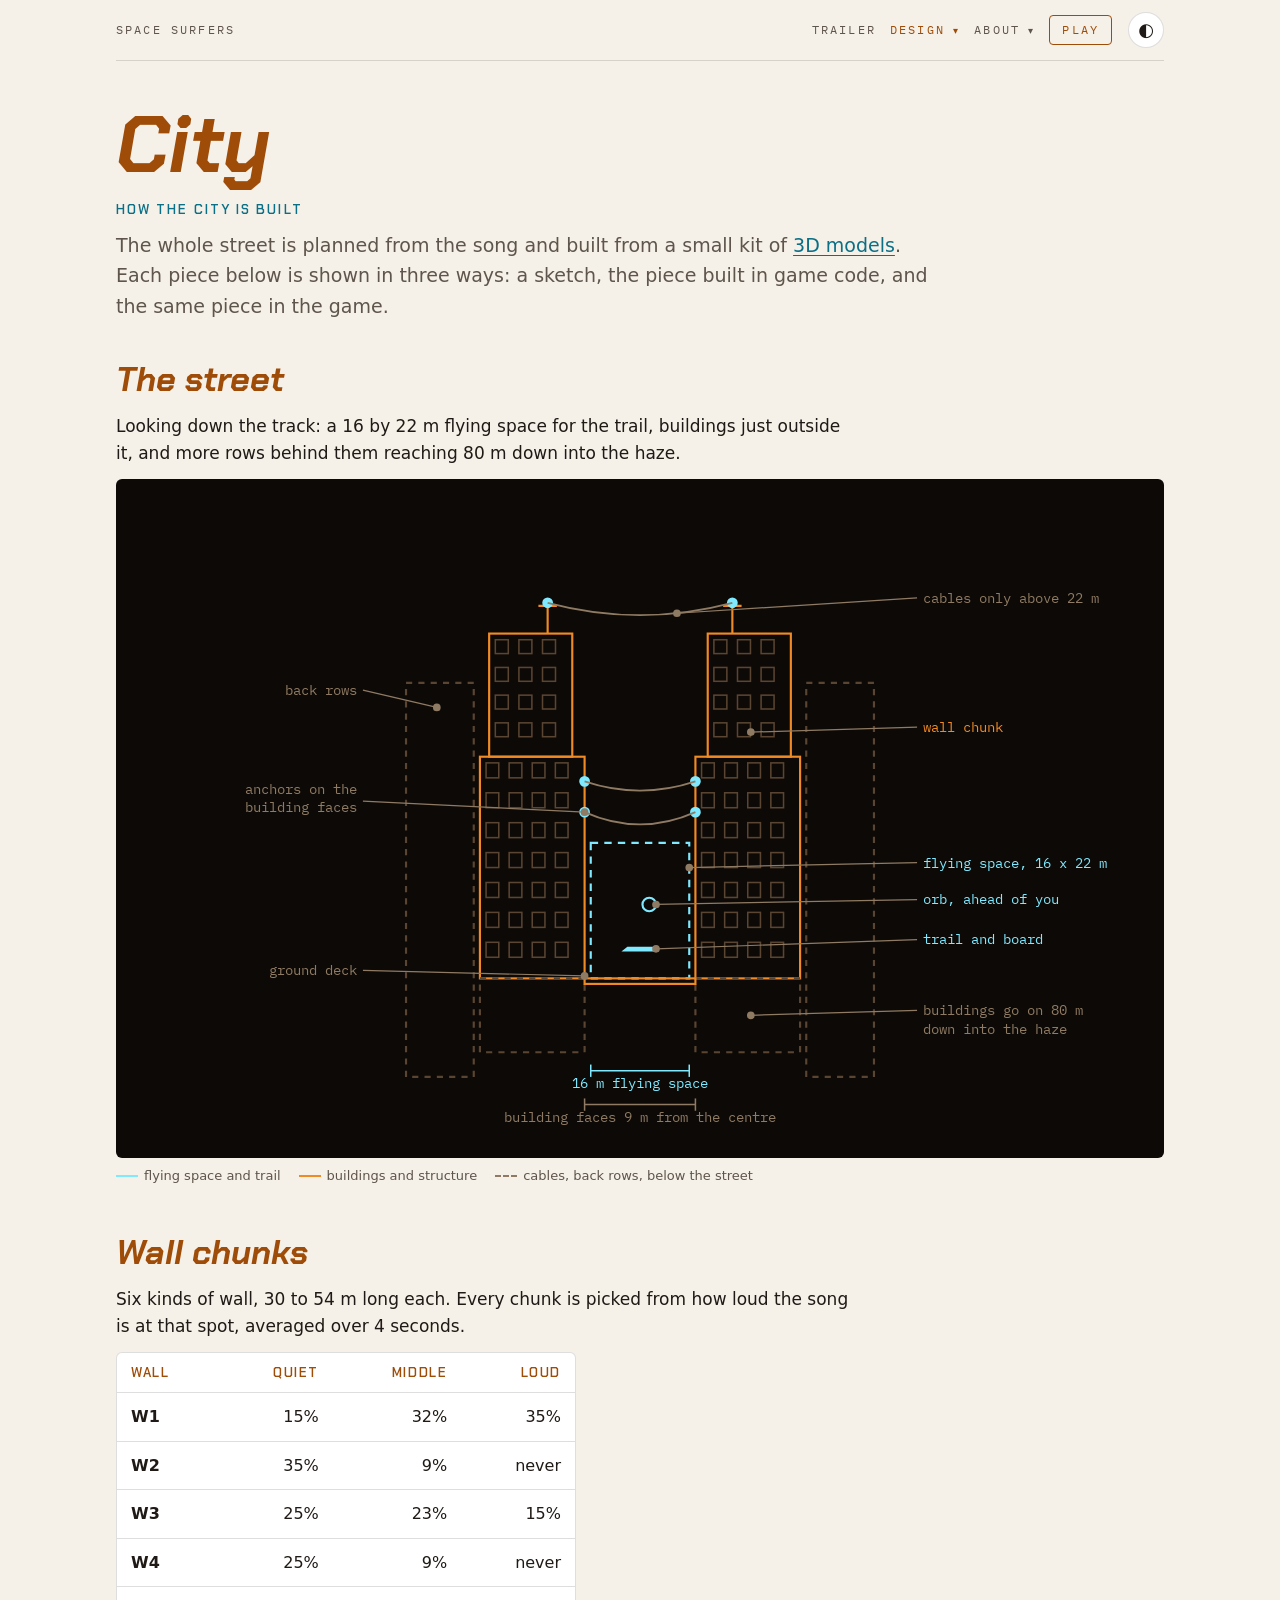
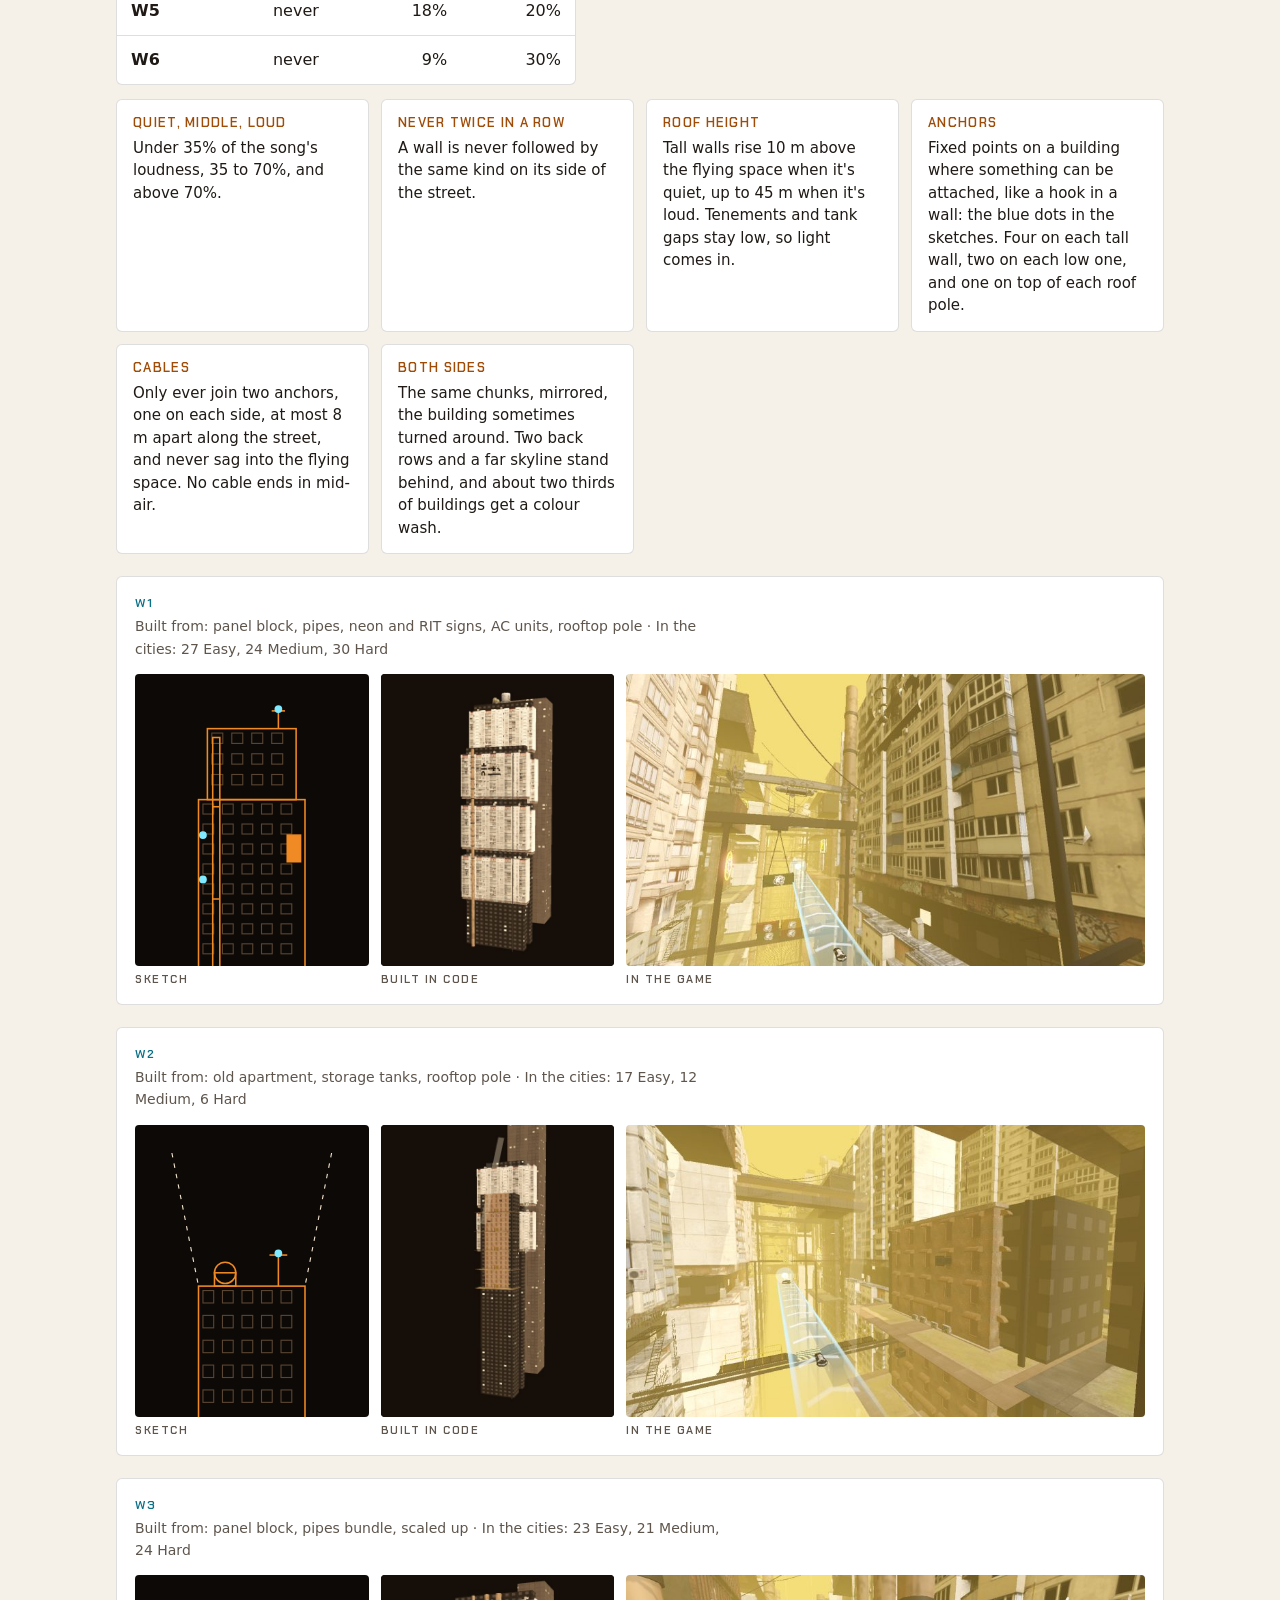
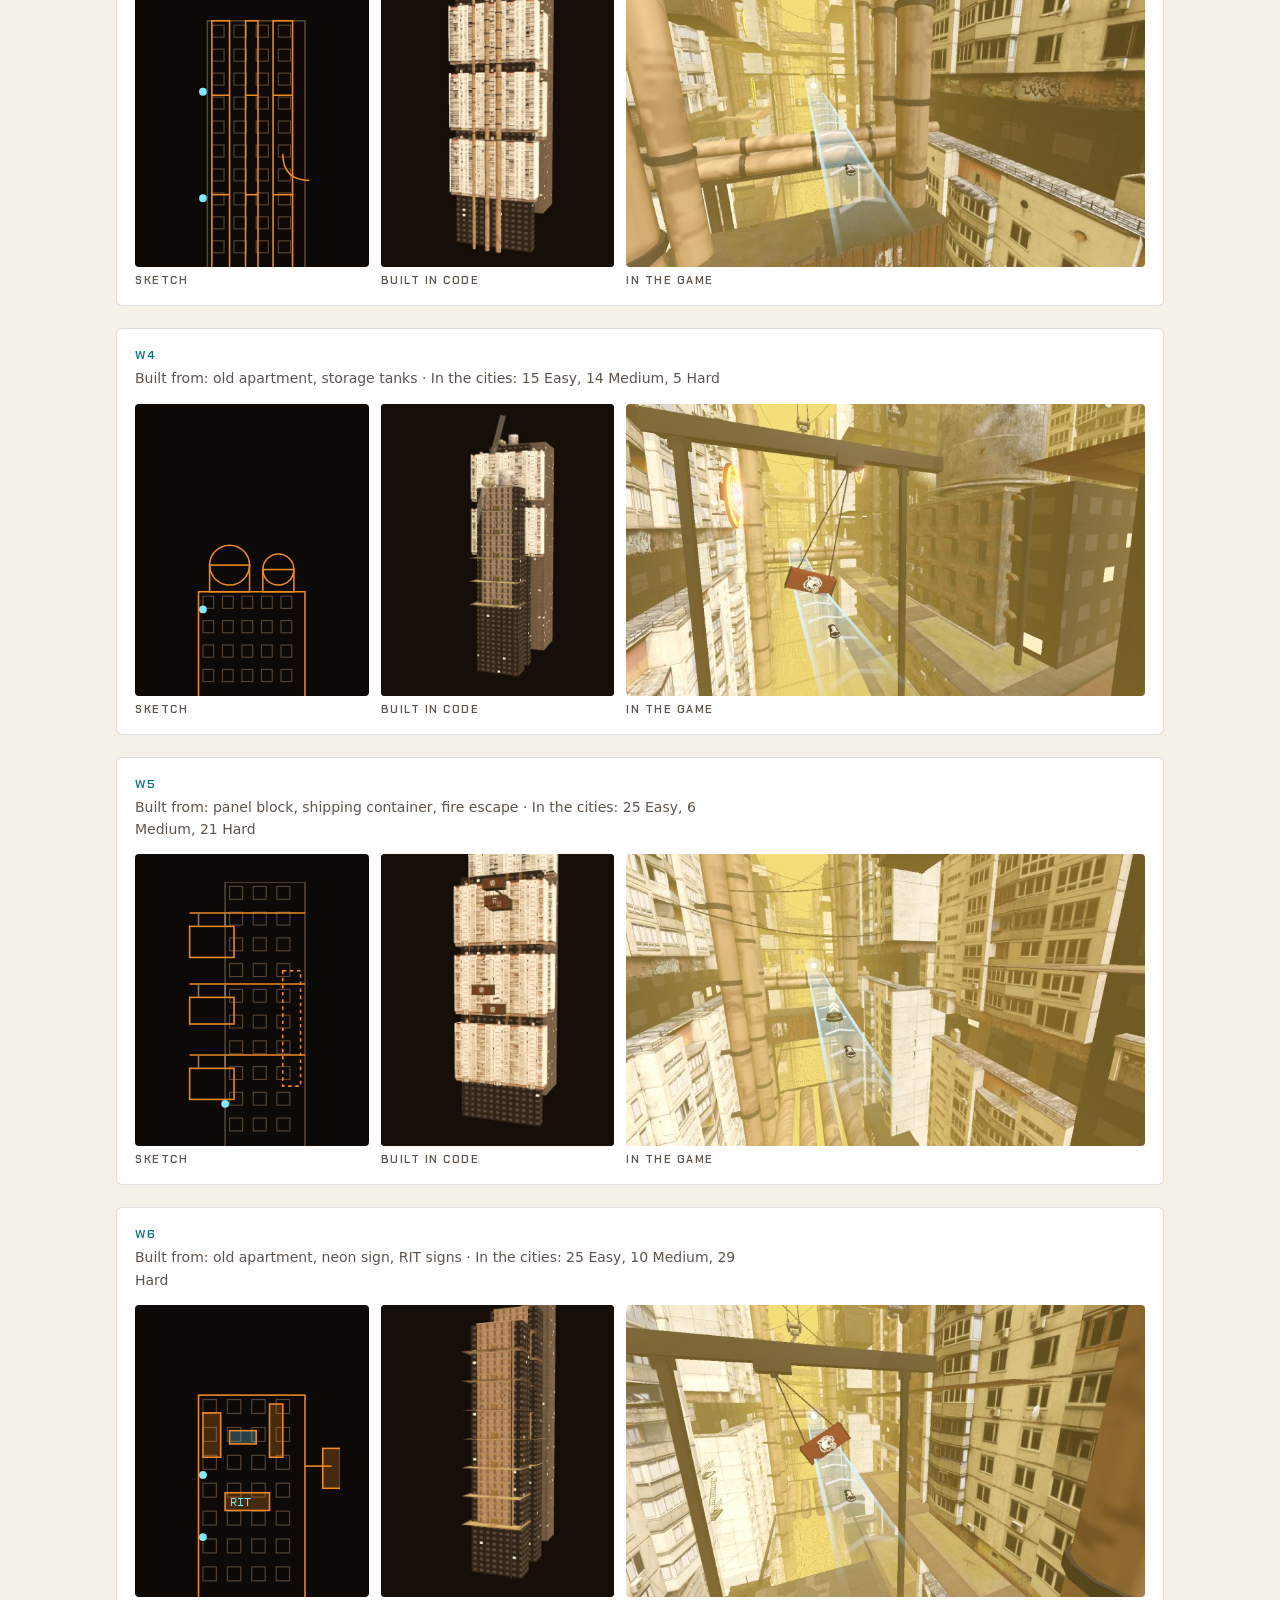
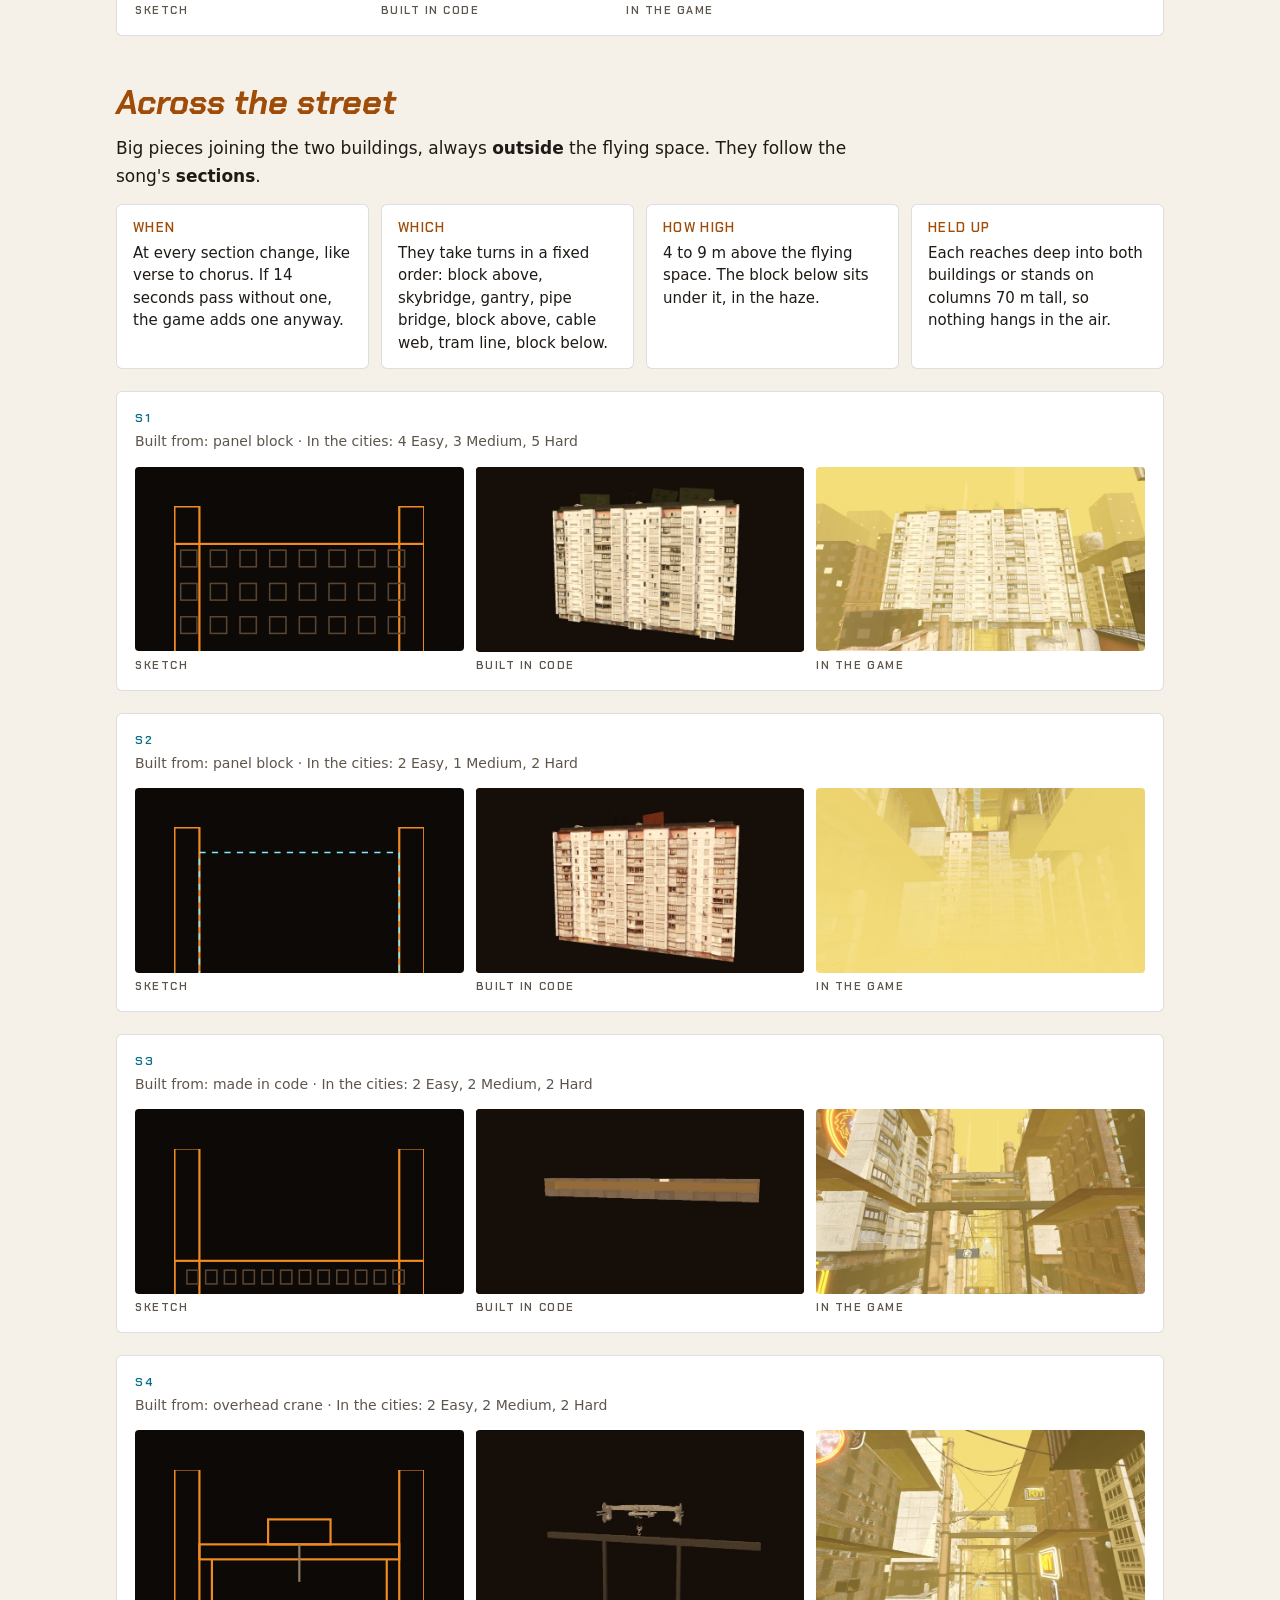
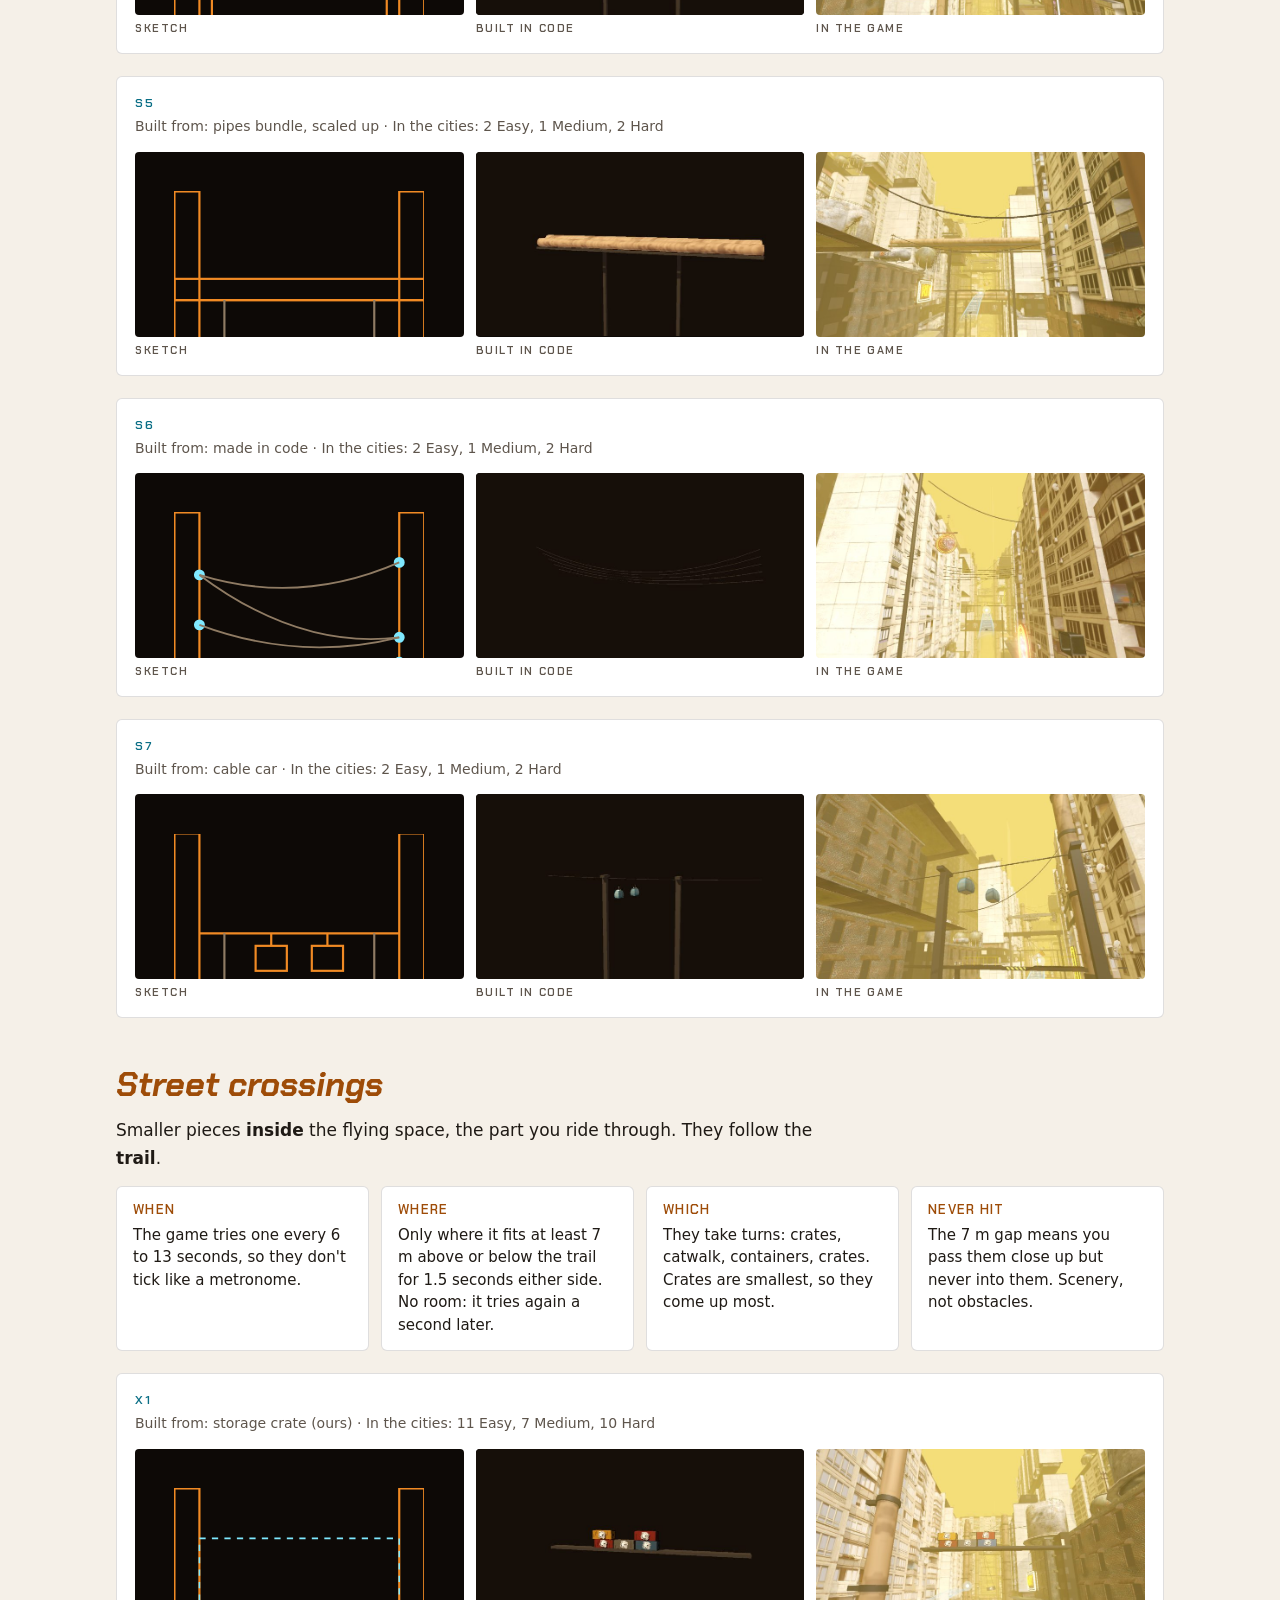
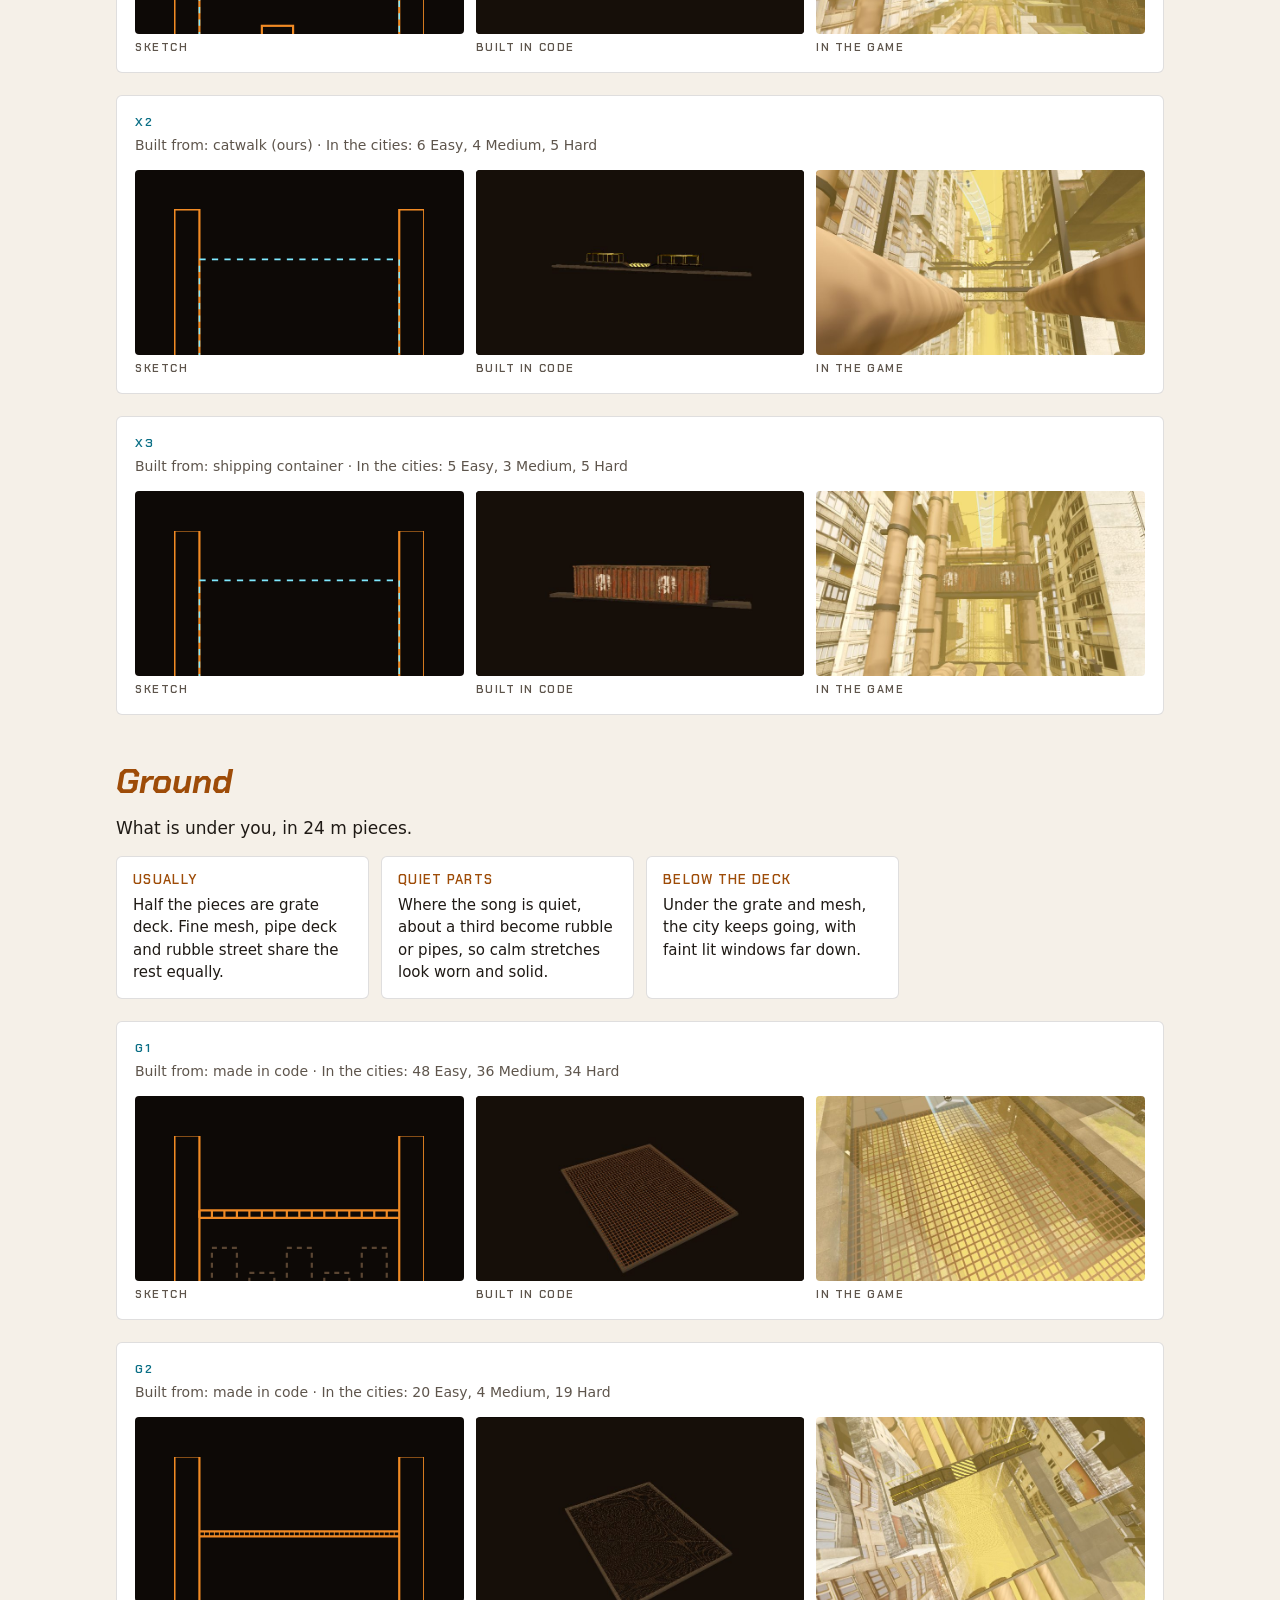
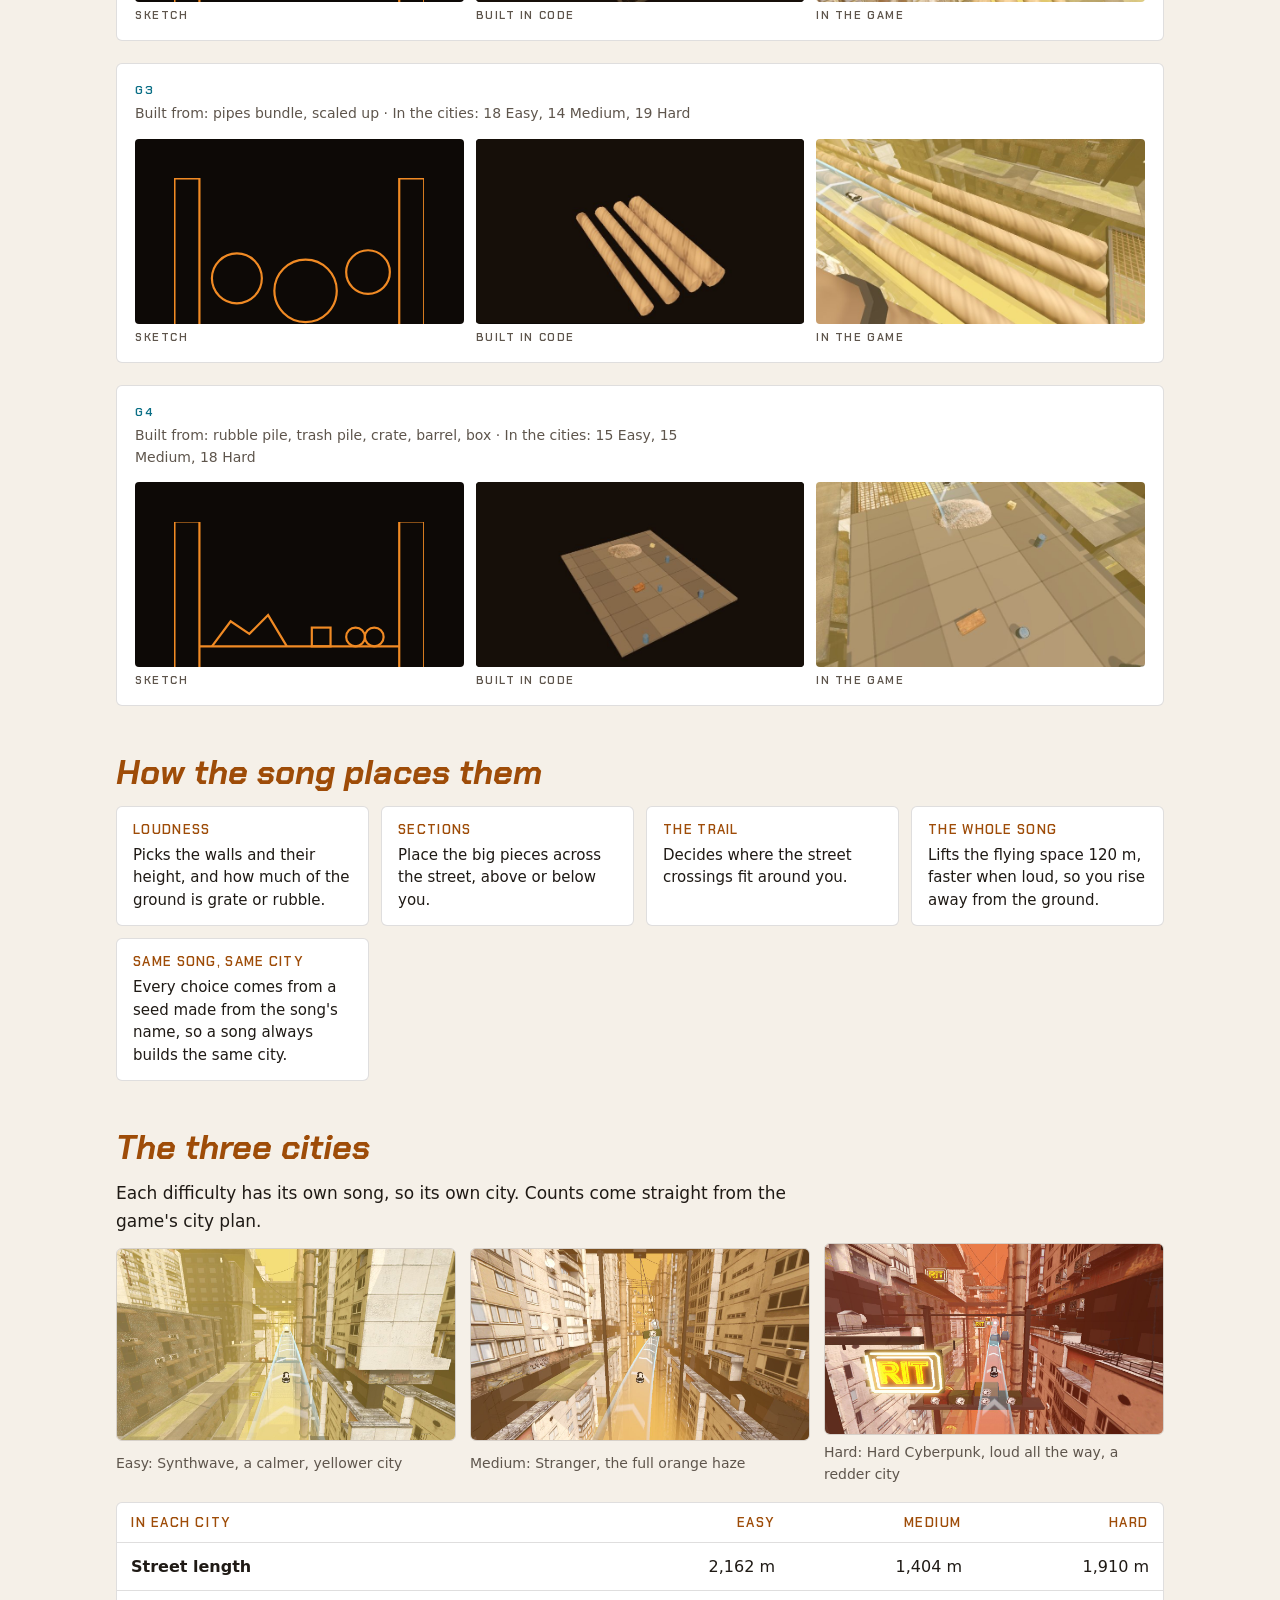
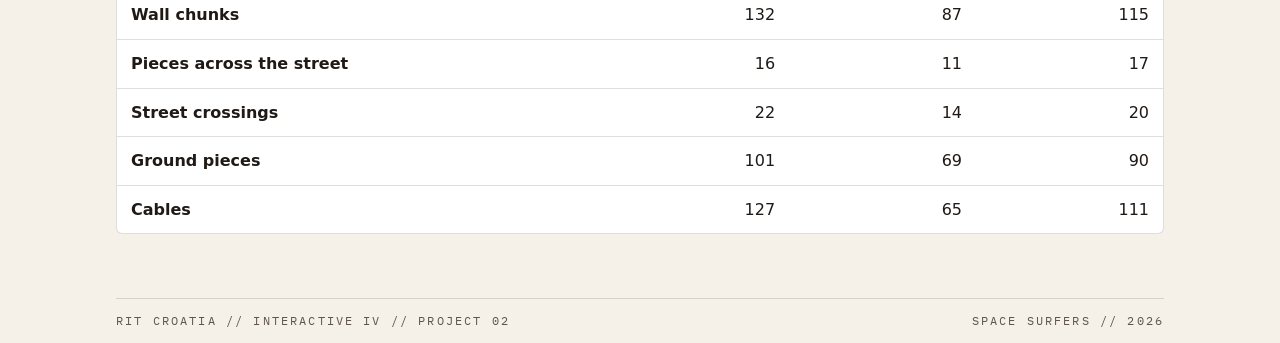
==== commit da80dd33: "Site menu with hierarchy: Trailer, Design (Look book, City, Models, Sound), About (Docs, Setup), Pla" ====
--- a/city/index.html
+++ b/city/index.html
@@ -52,12 +52,13 @@
   .tall .trio { grid-template-columns: 4fr 4fr 8.89fr; }
   @media (max-width: 760px) { .wide .trio, .tall .trio { grid-template-columns: 1fr 1fr; } .trio .game { grid-column: 1 / -1; } }
 </style>
+<link rel="stylesheet" href="../nav.css">
 </head>
 <body>
 <div class="wrap">
   <header class="bar">
     <a class="home" href="../">Space Surfers</a>
-    <nav><a href="../play/">Play</a><a href="../video/">Trailer</a><a href="../docs/">Docs</a><a href="../lookbook/">Look book</a><a href="../models/">Models</a><a href="../sound/">Sound</a><a href="../install/">Setup</a></nav>
+    <nav class="sitenav" aria-label="Site"><a href="../video/">Trailer</a><details><summary class="here">Design</summary><div class="menu"><a href="../lookbook/">Look book</a><a href="../city/" aria-current="page">City</a><a href="../models/">Models</a><a href="../sound/">Sound</a></div></details><details><summary>About</summary><div class="menu"><a href="../docs/">Docs</a><a href="../install/">Setup</a></div></details><a class="play" href="../play/">Play</a></nav>
     <button class="theme" type="button" aria-label="Switch light or dark mode">◐</button>
   </header>
 
@@ -271,5 +272,6 @@
   h+=`<tr><td>${label}</td>${v.map(x=>`<td class="n">${x.toLocaleString('en')}${unit||''}</td>`).join('')}</tr>`;}
  t.innerHTML=h;})();
 </script>
+<script src="../nav.js"></script>
 </body>
 </html>
--- a/nav.css
+++ b/nav.css
@@ -0,0 +1,19 @@
+/* Site menu, shared by every page: Trailer, Design and About groups, and Play as a button. */
+.sitenav { display: flex; align-items: center; gap: 14px; margin-left: auto; }
+.sitenav details { position: relative; }
+.sitenav summary { list-style: none; cursor: pointer; color: var(--dim); }
+.sitenav summary::-webkit-details-marker { display: none; }
+.sitenav summary::after { content: " ▾"; font-size: 0.85em; }
+.sitenav summary:hover, .sitenav details[open] summary, .sitenav summary.here { color: var(--orange); }
+.sitenav .menu {
+  position: absolute; right: 0; top: calc(100% + 10px); z-index: 20; min-width: 170px;
+  display: grid; padding: 6px; background: var(--bg); border: 1px solid var(--rule); border-radius: 6px;
+  box-shadow: 0 10px 28px rgba(0, 0, 0, 0.35);
+}
+.sitenav .menu a { padding: 8px 10px; border-radius: 4px; }
+.sitenav .menu a:hover, .sitenav .menu a[aria-current] { background: var(--panel); }
+.sitenav a.play { color: var(--orange); border: 1px solid var(--orange); border-radius: 4px; padding: 4px 12px; }
+.sitenav a.play:hover, .sitenav a.play[aria-current] { background: var(--orange); color: var(--bg); }
+@media (max-width: 520px) {
+  .sitenav { gap: 10px; }
+}
